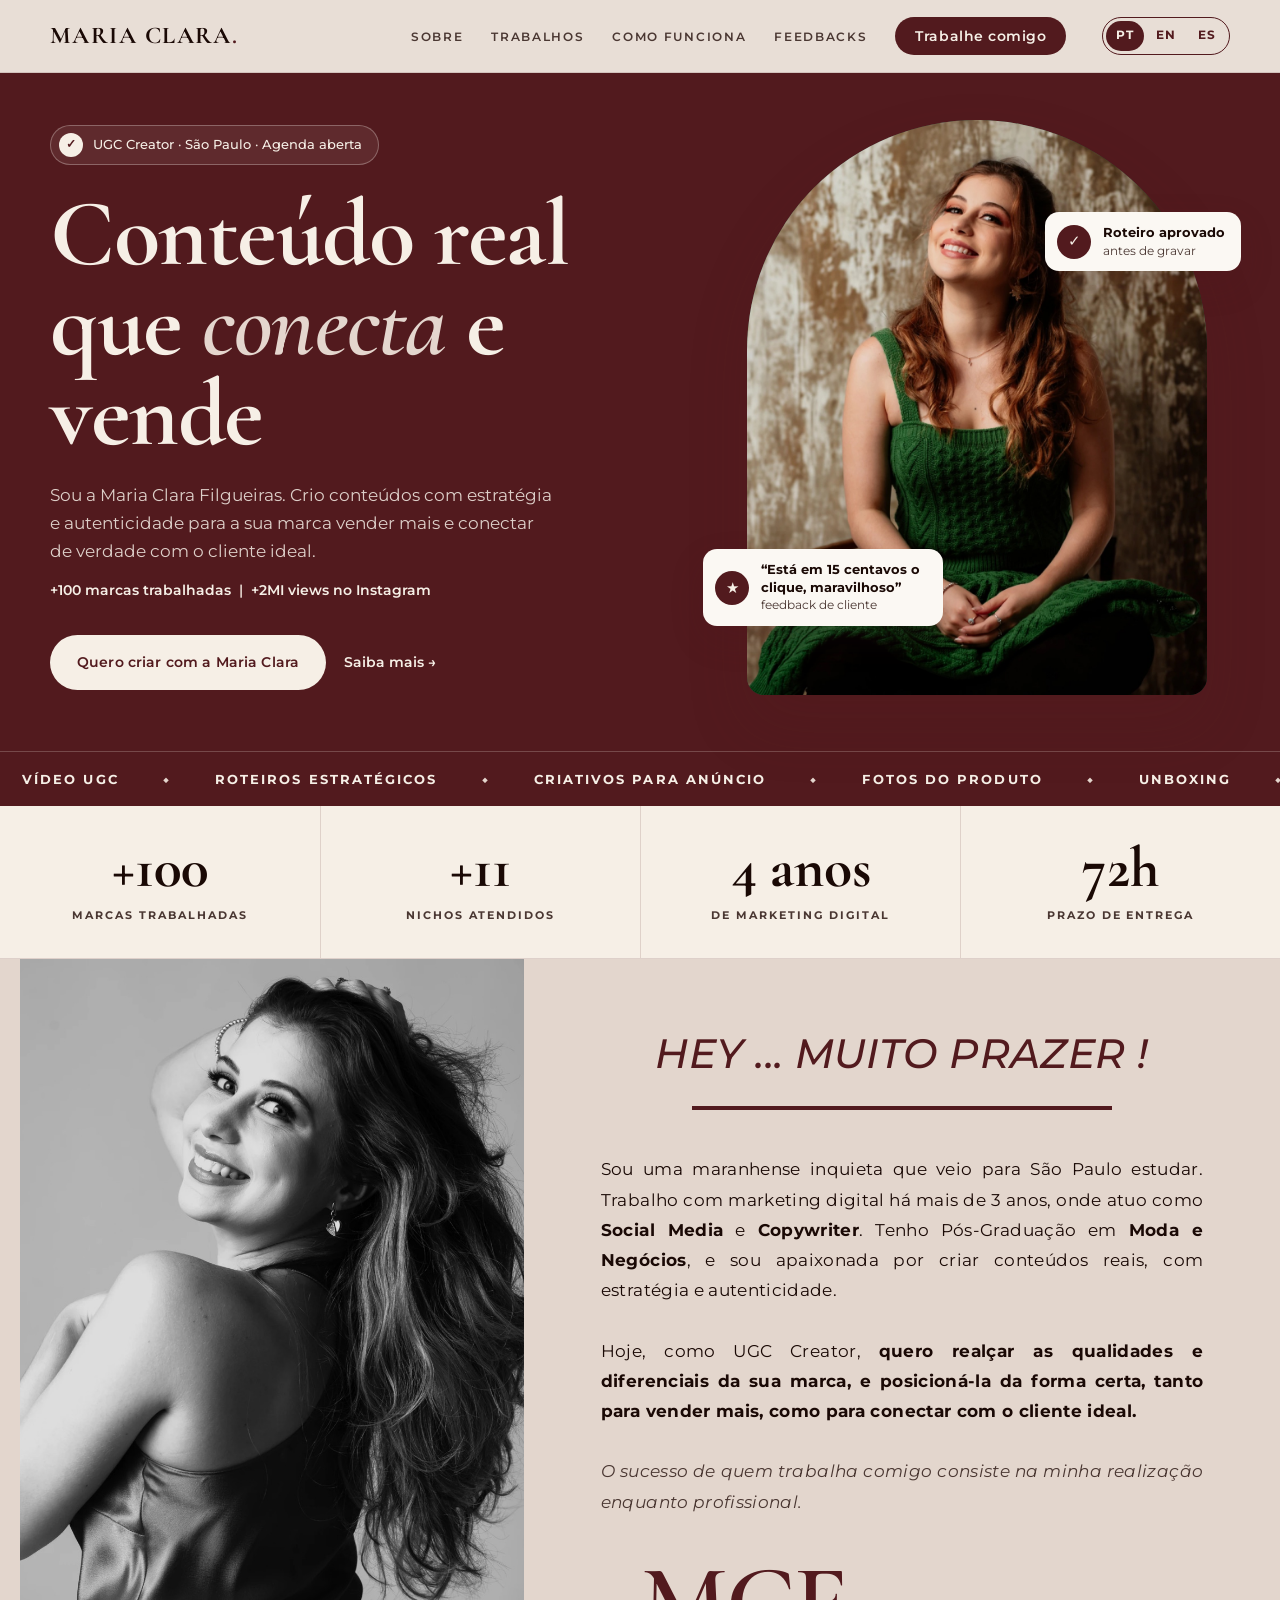
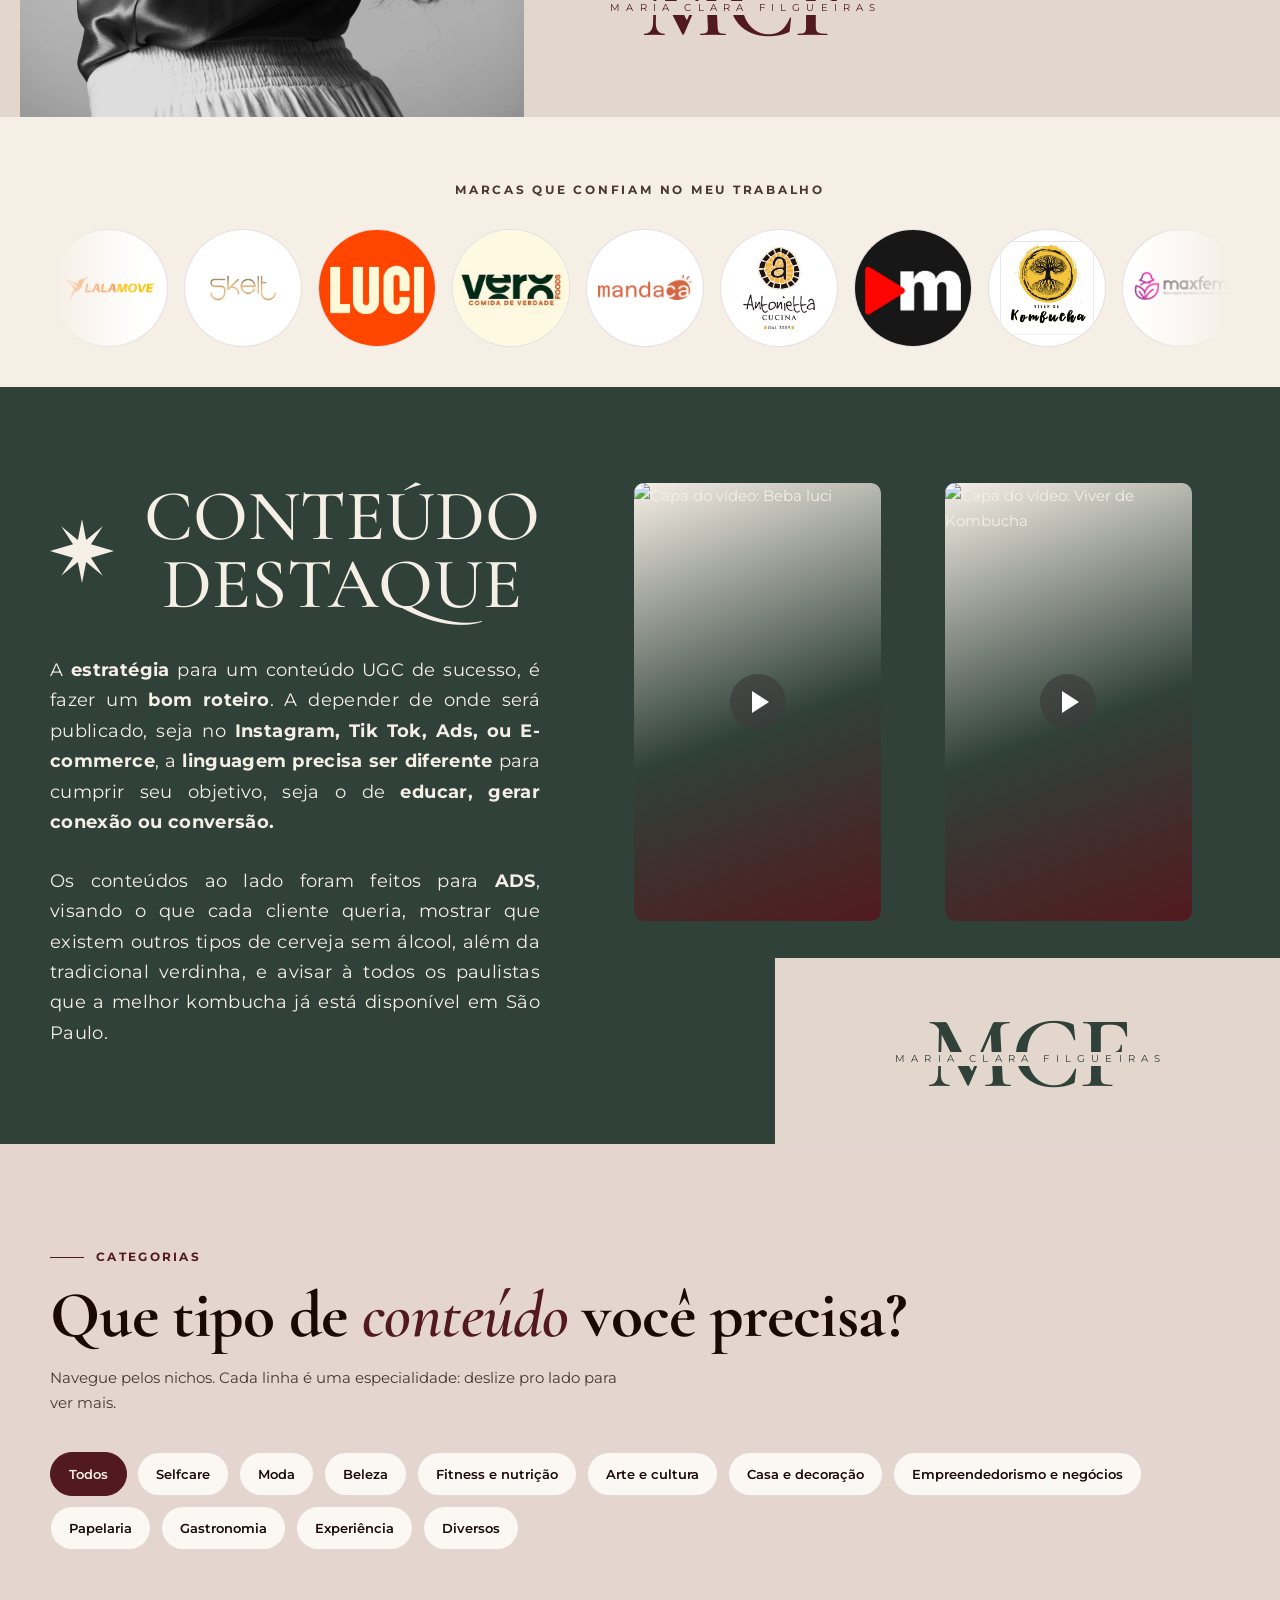
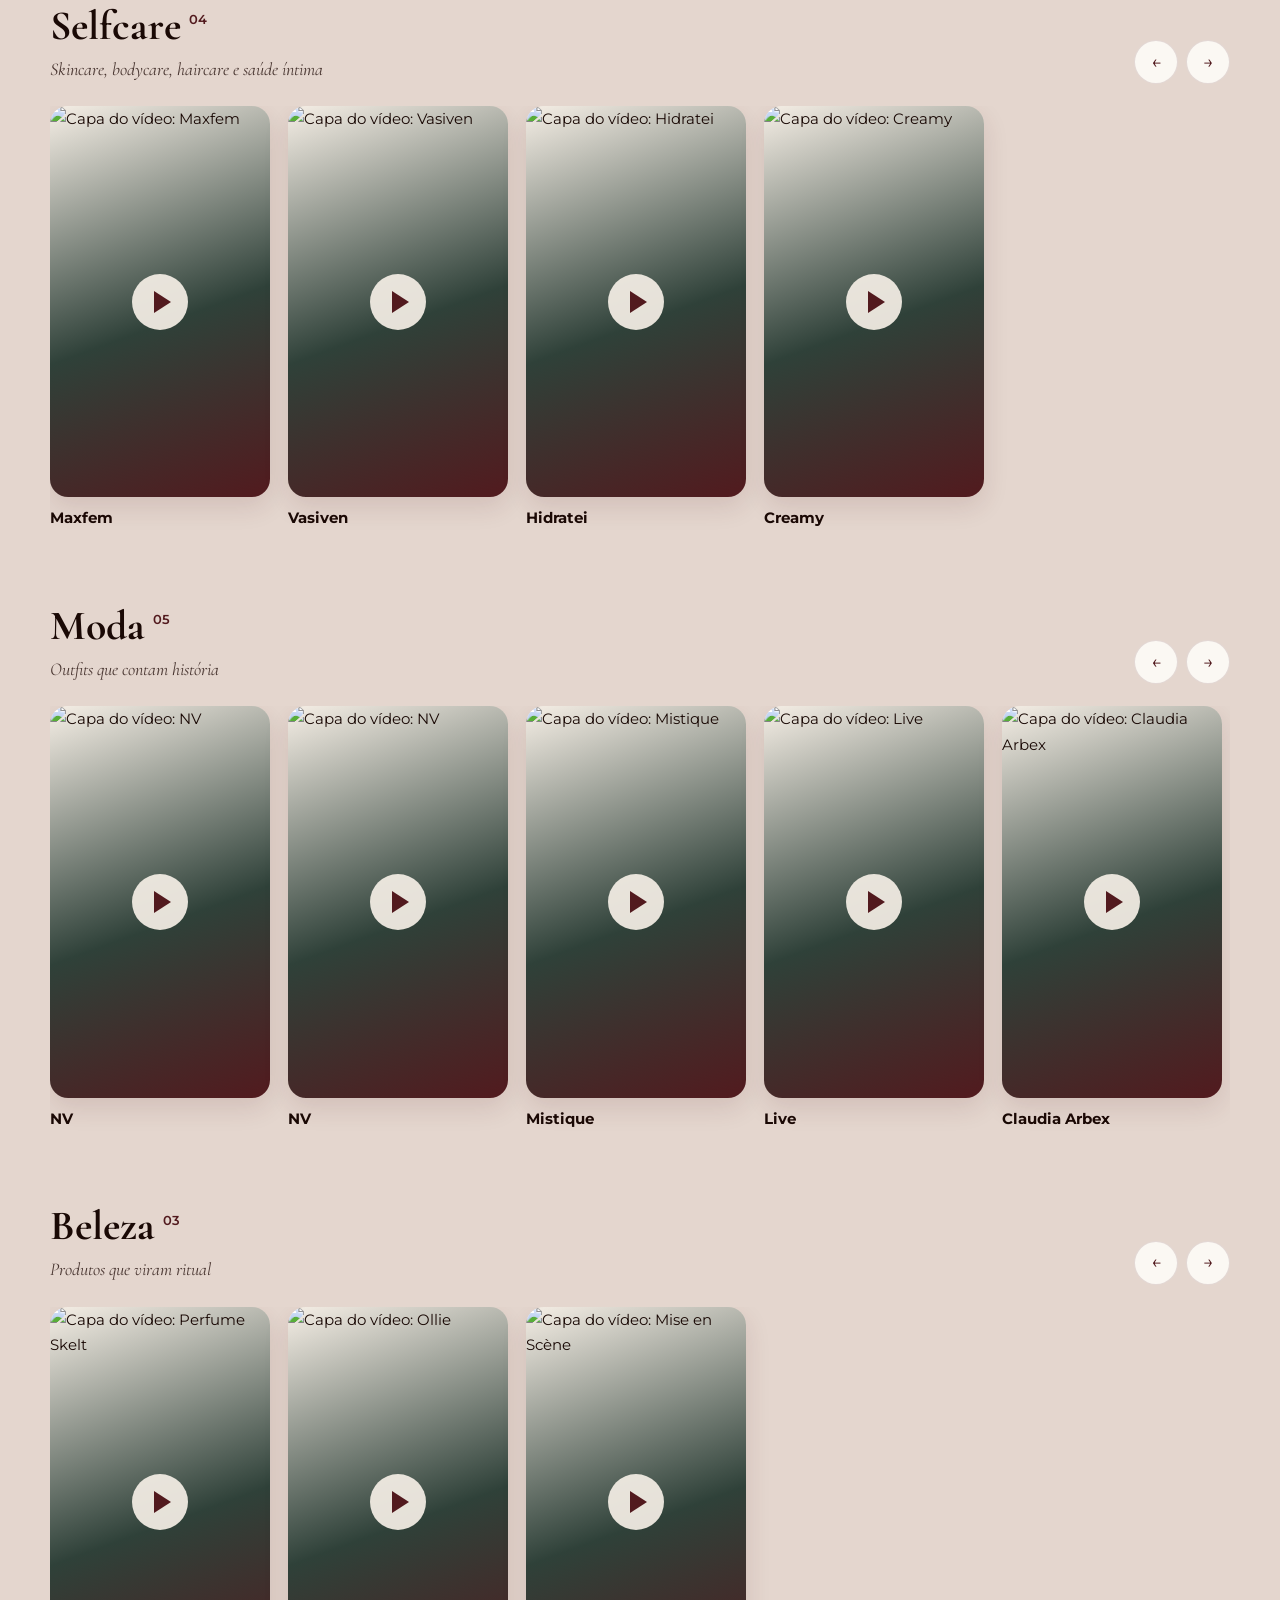
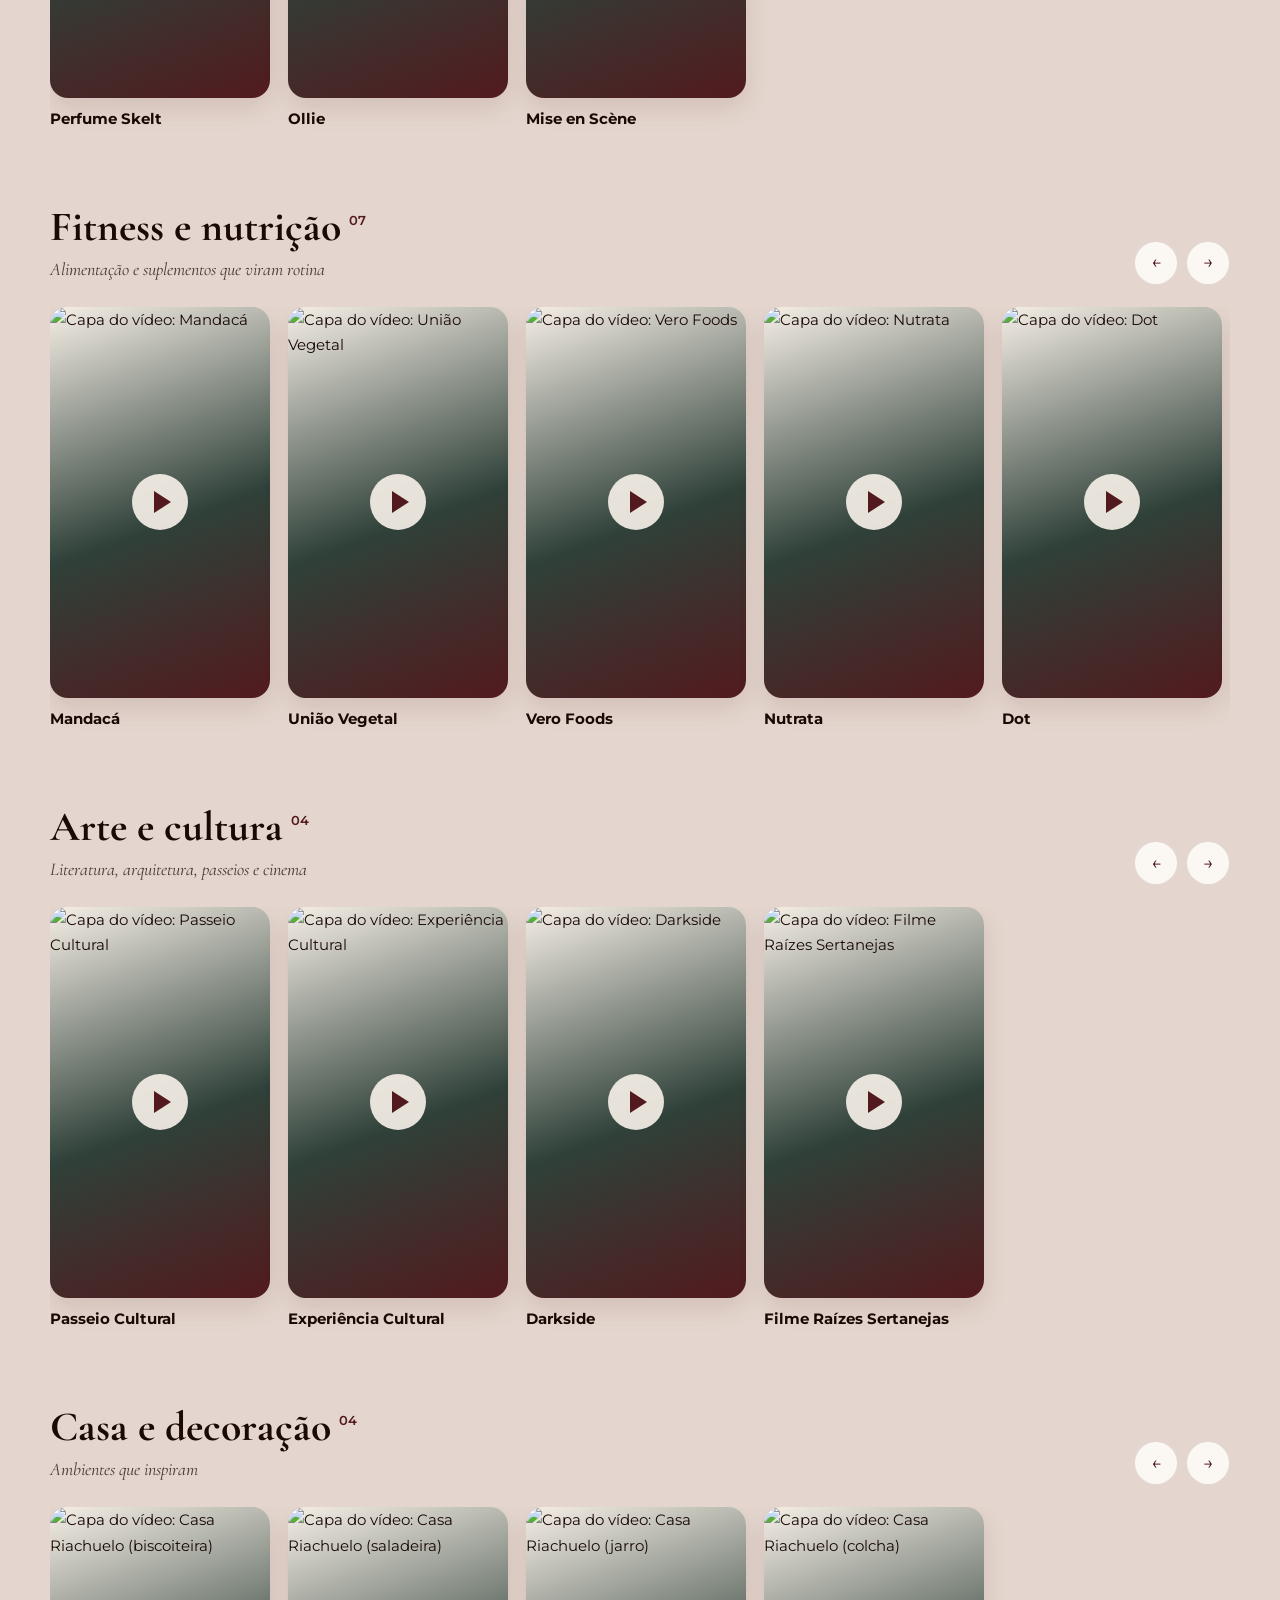
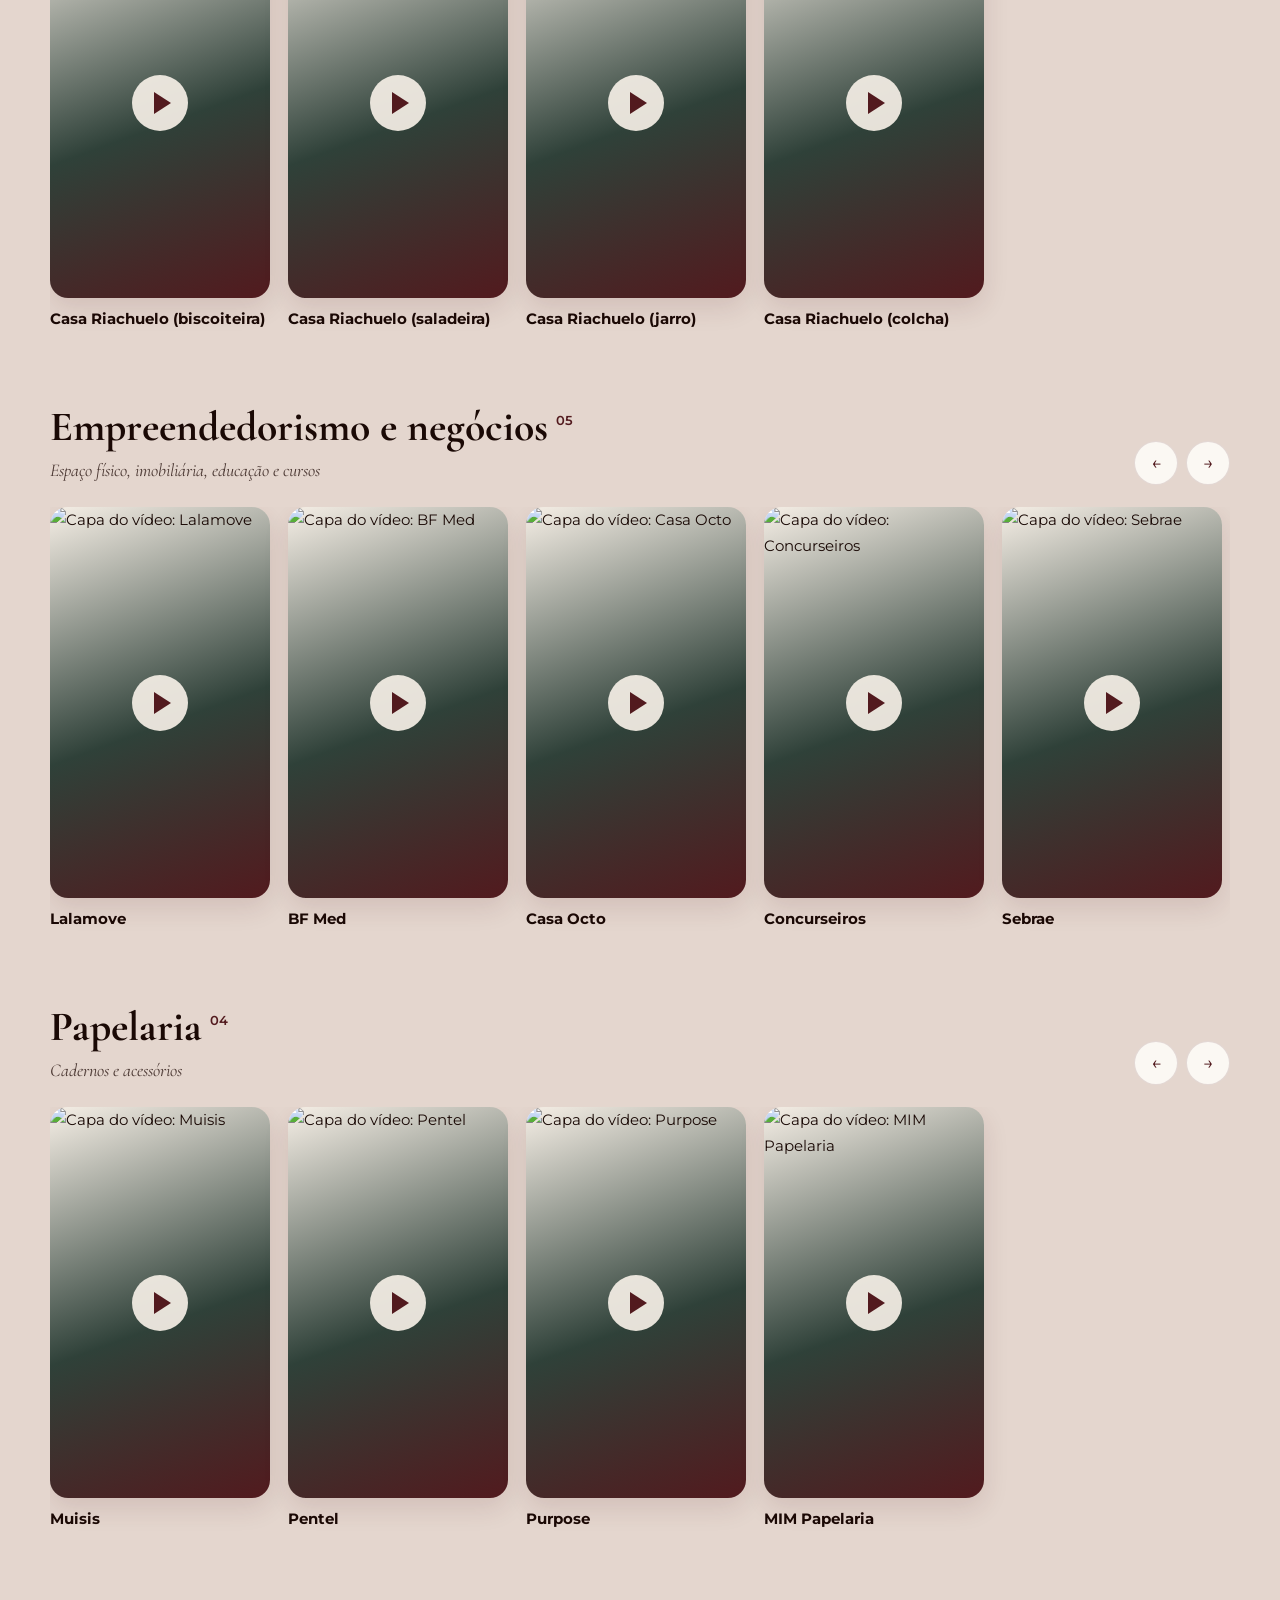
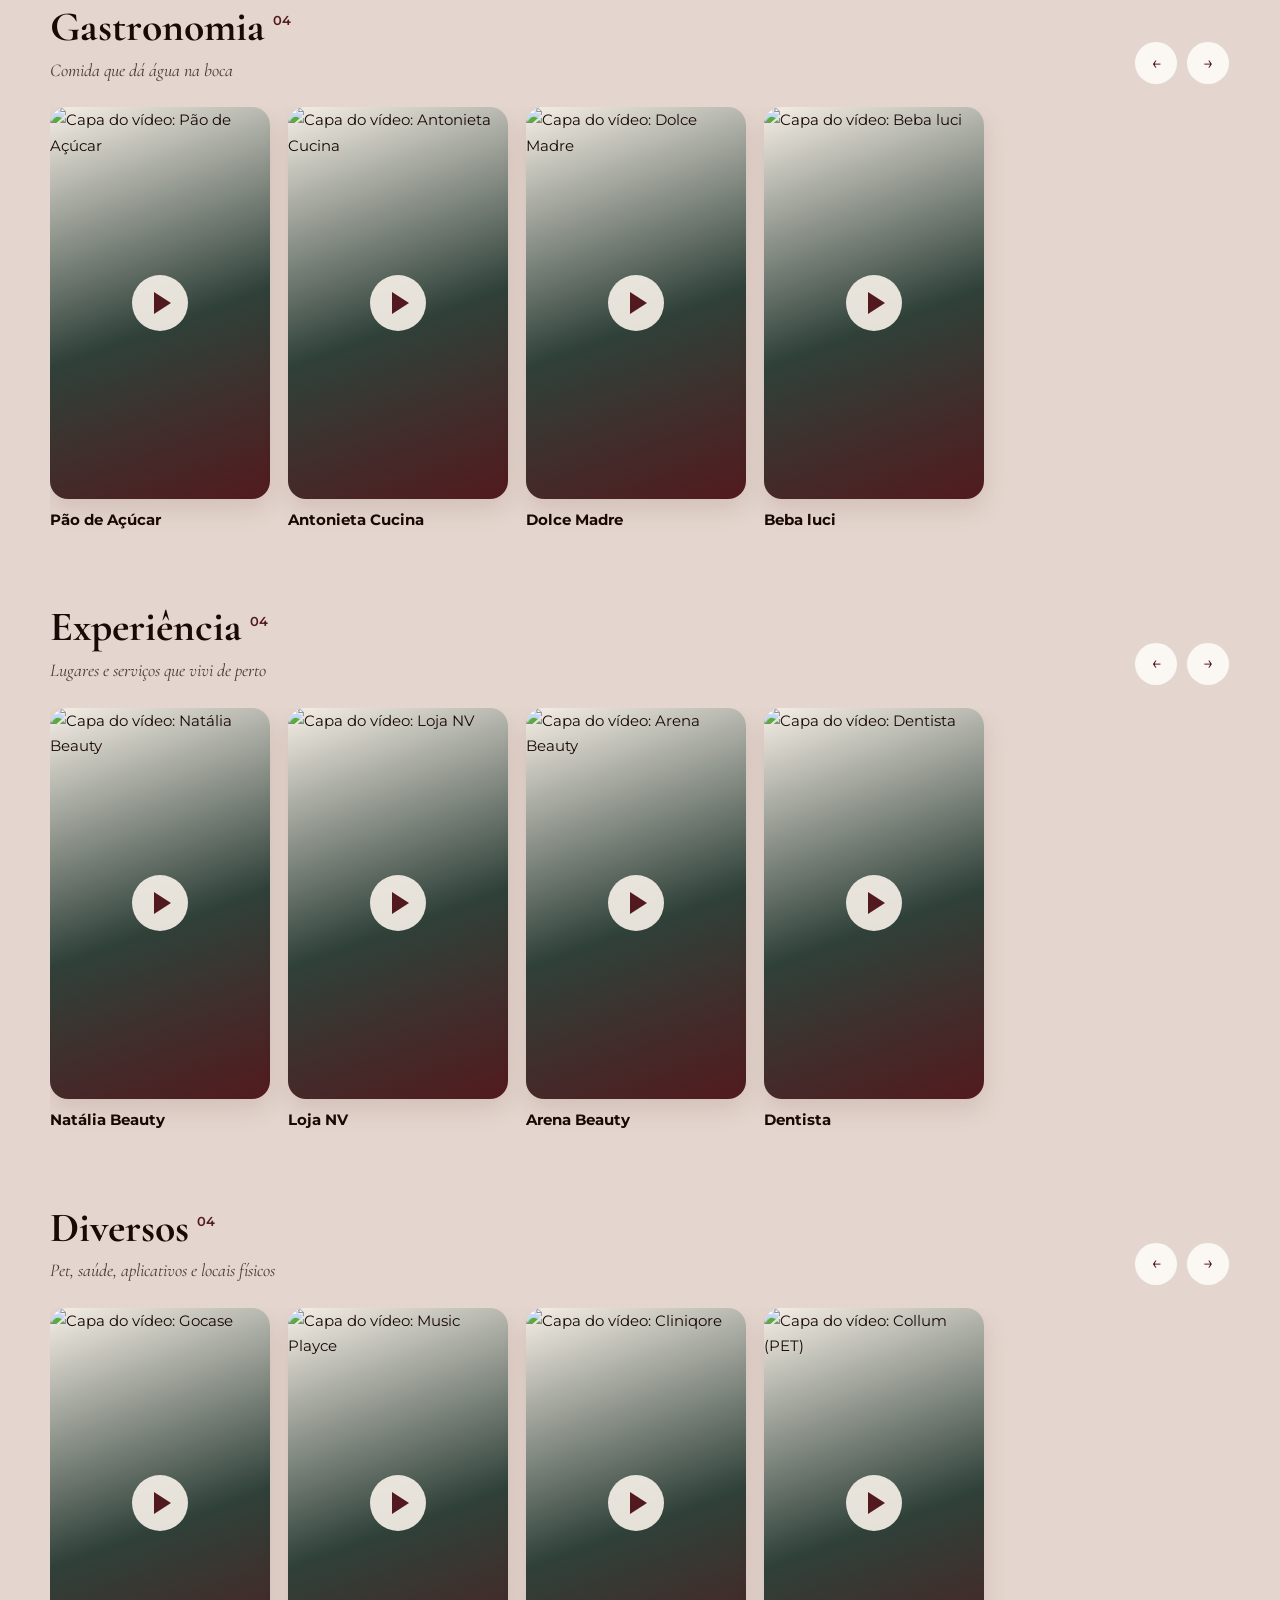
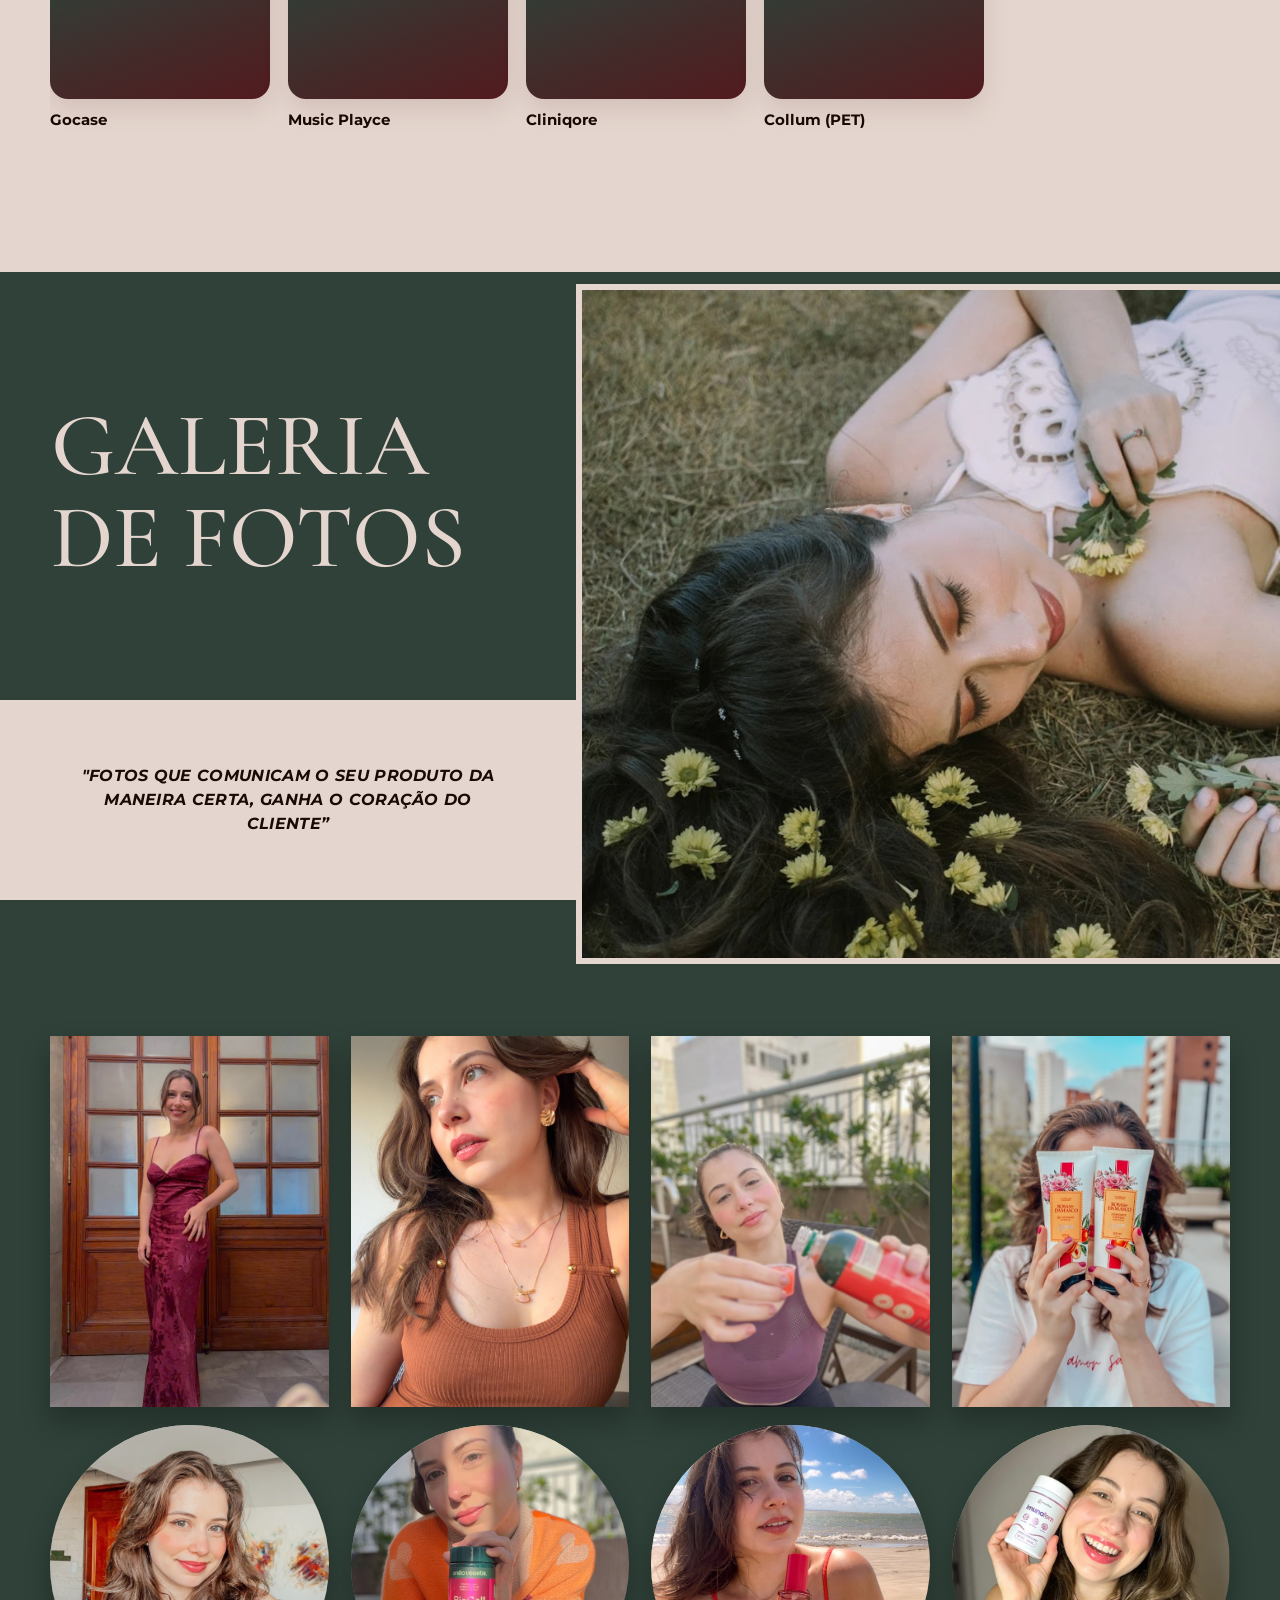
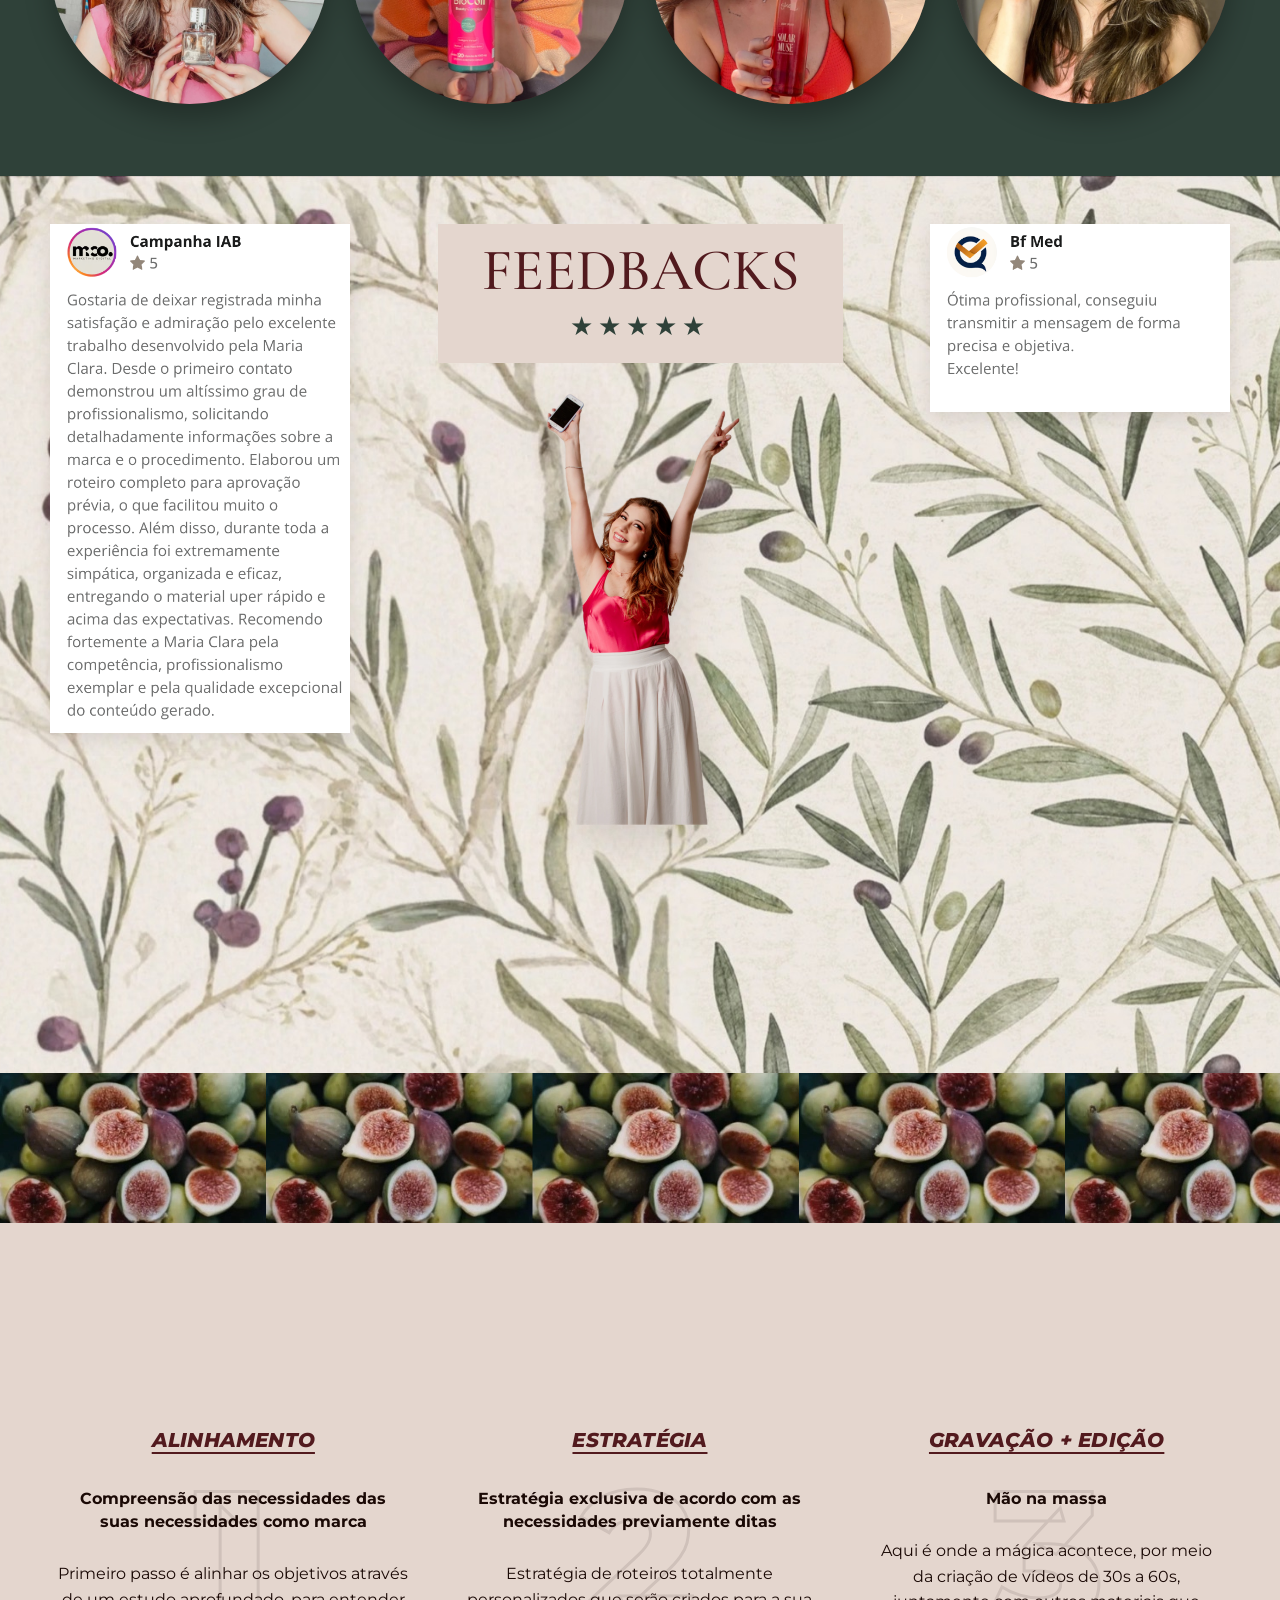
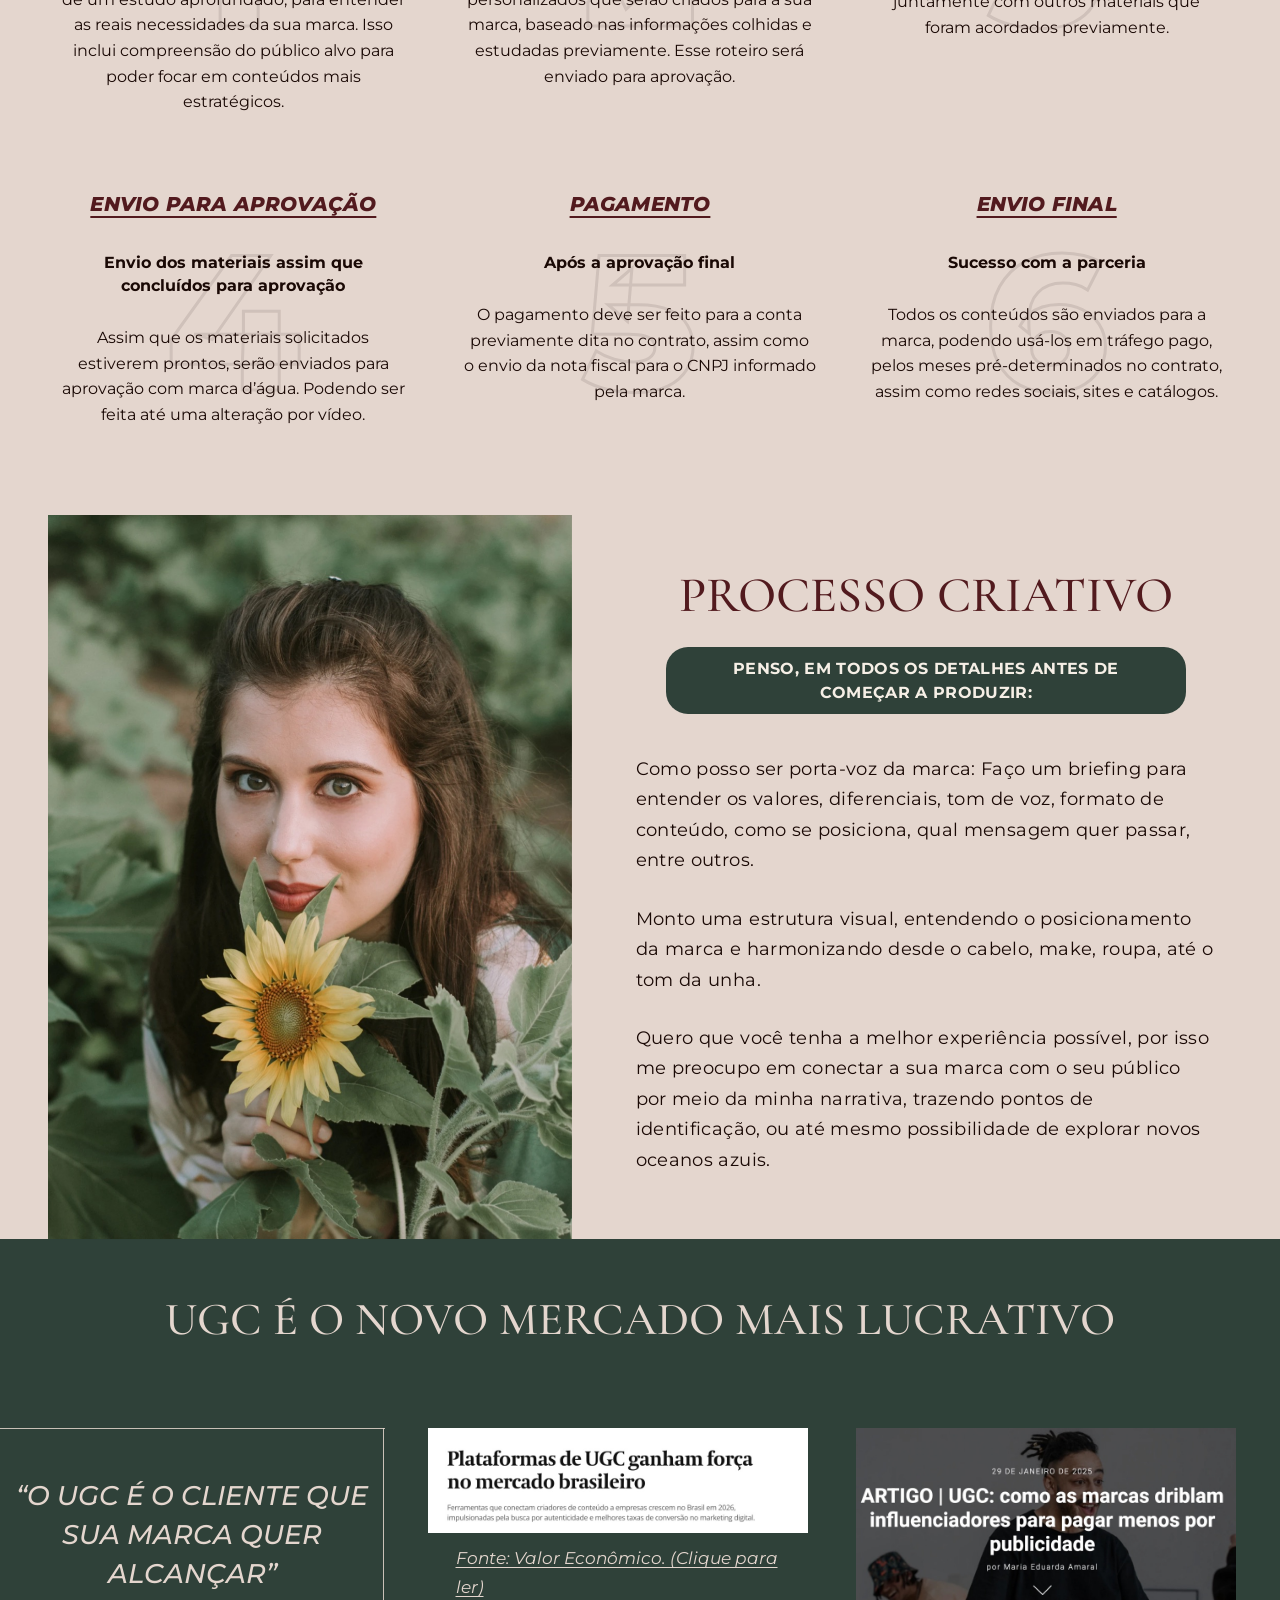
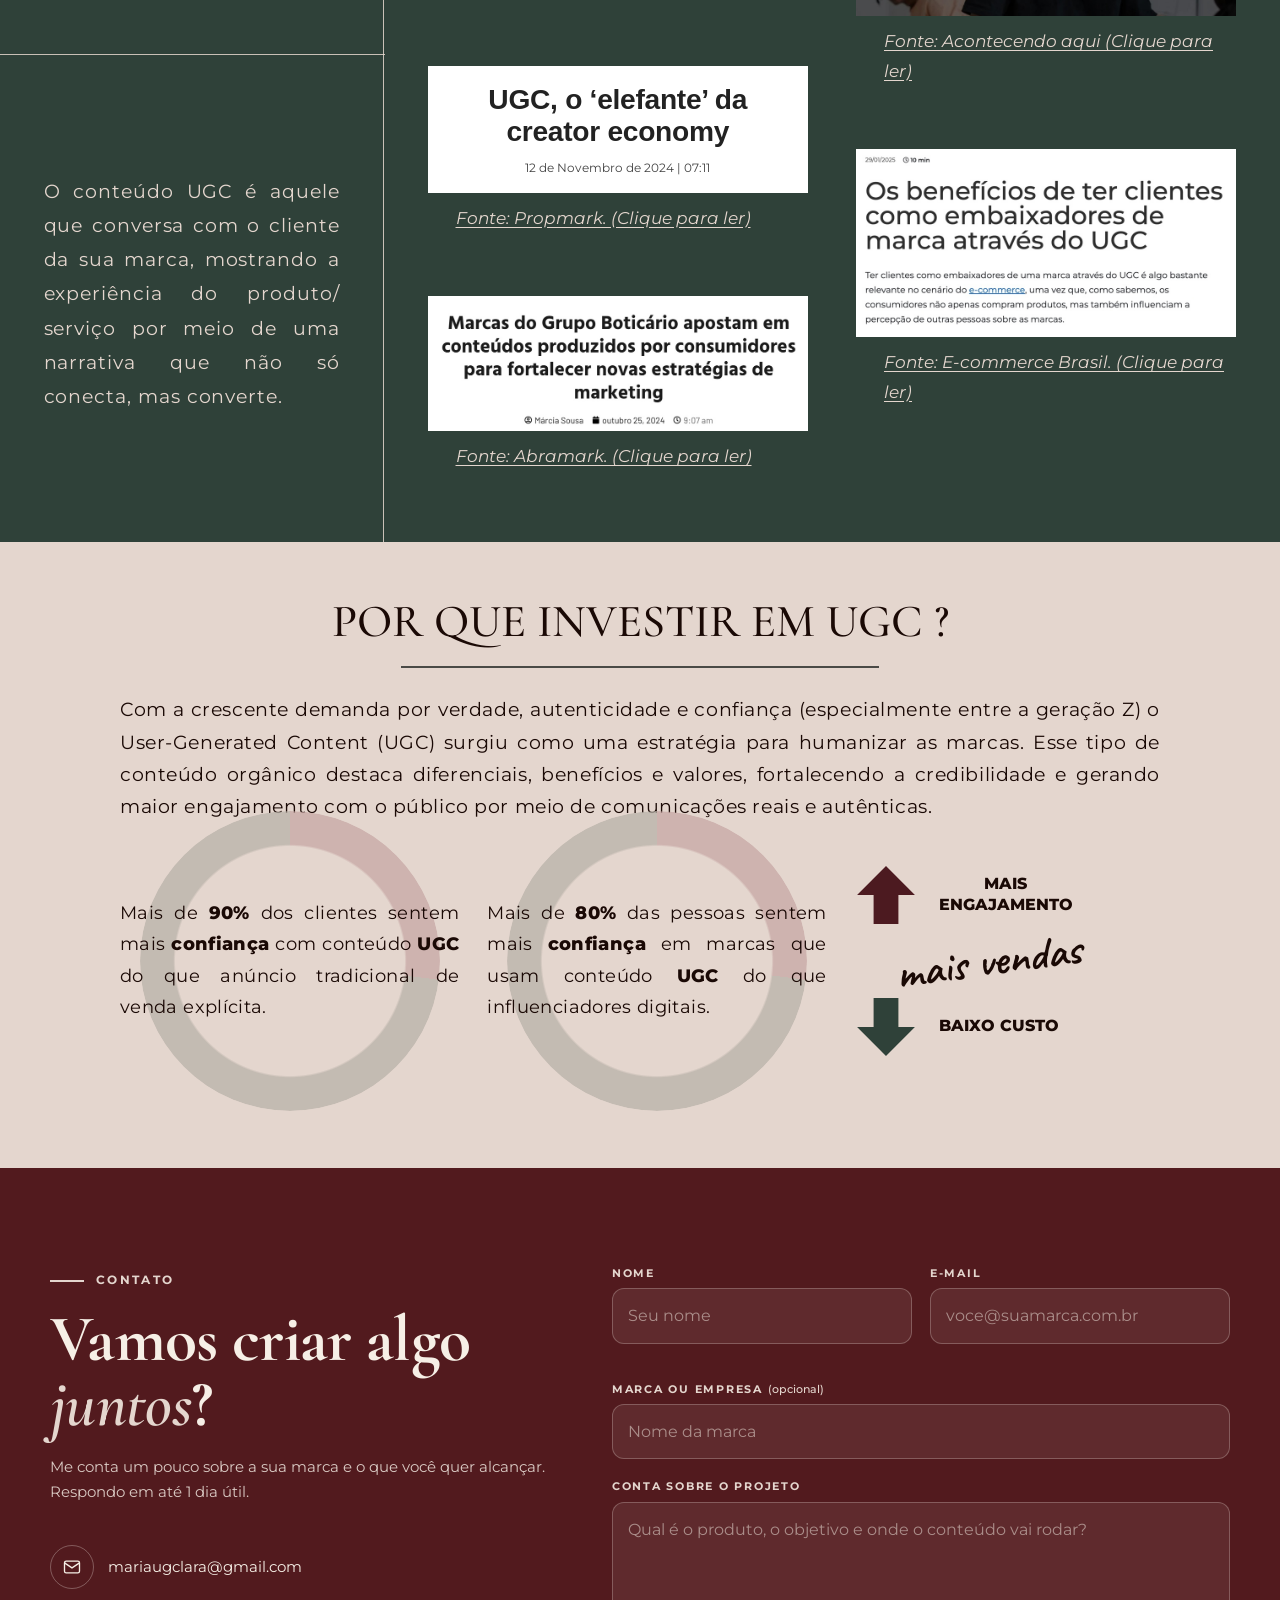
==== index.html @ 1a50c314 "Transcrição do Passeio Cultural em inglês e espanhol Co-Authored-By: Claude Opus 5.5 <noreply@anthro" ====
<!DOCTYPE html>
<html lang="pt-BR">
<head>
<meta charset="UTF-8">
<meta name="viewport" content="width=device-width, initial-scale=1">
<title>Maria Clara Filgueiras | Portfólio UGC Creator</title>
<meta name="description" content="Maria Clara Filgueiras, UGC creator em São Paulo. Conteúdos reais, com estratégia e autenticidade, para marcas que querem vender mais e conectar com o cliente ideal.">
<meta name="theme-color" content="#521a1e">
<link rel="preconnect" href="https://fonts.googleapis.com">
<link rel="preconnect" href="https://fonts.gstatic.com" crossorigin>
<link href="https://fonts.googleapis.com/css2?family=Cormorant+Garamond:ital,wght@0,500;0,600;0,700;1,500;1,600;1,700&family=Montserrat:ital,wght@0,400;0,500;0,600;0,700;0,800;1,500;1,700;1,800&family=Caveat:wght@600&display=swap" rel="stylesheet">
<style>
/* =========================================================
   PALETA E BASE
   Cores: Silence #f6efe6, verde #2f4139 (no lugar do azul), Merlot #521a1e.
   O #1a0905 é só para as letras.
   ========================================================= */
:root{
  --creme:#f6efe6;
  --creme-claro:#fbf8f3;
  --azul:#2f4139; /* verde: substituiu o azul em todo o site */
  --azul-medio:#5b7066;
  --vinho:#521a1e;
  --vinho-claro:#6e2a2f;
  --vinho-escuro:#43141a;
  --tinta:#1a0905;
  --tinta-suave:#4a3732;
  --linha:rgba(82,26,30,.14);
  --serifa:"Cormorant Garamond", Georgia, "Times New Roman", serif;
  --corpo:"Montserrat", "Helvetica Neue", Arial, sans-serif;
  --topo:72px;
  --raio:18px;
}
*,*::before,*::after{box-sizing:border-box}
html{scroll-behavior:smooth;scroll-padding-top:var(--topo);-webkit-text-size-adjust:100%}
body{
  margin:0;color:var(--tinta);font-family:var(--corpo);font-size:15px;line-height:1.7;overflow-x:hidden;
  background:var(--creme);
}
body.travado{overflow:hidden}
img{max-width:100%;display:block}
a{color:inherit}
h1,h2,h3{margin:0;font-weight:600}
p{margin:0}
ul,ol{margin:0;padding:0;list-style:none}
button,input,textarea{font:inherit;color:inherit}
:focus-visible{outline:3px solid var(--vinho);outline-offset:3px;border-radius:4px}
.fundo-escuro :focus-visible{outline-color:var(--creme)}
.visualmente-oculto{position:absolute!important;width:1px;height:1px;padding:0;margin:-1px;overflow:hidden;clip:rect(0 0 0 0);white-space:nowrap;border:0}
.container{width:min(1180px, 100% - 32px);margin-inline:auto}
.pular{position:absolute;left:16px;top:-60px;z-index:200;background:var(--vinho);color:var(--creme);padding:10px 16px;font-weight:600;text-decoration:none;border-radius:8px}
.pular:focus{top:12px}

/* Tipografia: título em serifa com uma palavra em itálico destacada */
.titulo{font-family:var(--serifa);font-weight:700;font-size:clamp(2.5rem, 5.4vw, 4.1rem);line-height:1;letter-spacing:-.01em;color:var(--tinta)}
.titulo em{font-style:italic;font-weight:600;color:var(--vinho)}
.rotulo{display:inline-flex;align-items:center;gap:12px;font-size:11.5px;font-weight:700;letter-spacing:.2em;text-transform:uppercase;color:var(--vinho);margin-bottom:16px}
.rotulo::before{content:"";width:34px;height:1.5px;background:currentColor}
.intro{color:var(--tinta-suave);max-width:58ch;margin-top:16px}
.fundo-escuro .titulo{color:var(--creme)}
.fundo-escuro .titulo em{color:#e4d6ce}
.fundo-escuro .rotulo{color:#e4d6ce}
.fundo-escuro .intro{color:rgba(246,239,230,.82)}

/* Botões */
.btn{
  display:inline-flex;align-items:center;justify-content:center;gap:10px;
  font-size:14px;font-weight:600;letter-spacing:.01em;
  padding:15px 26px;min-height:50px;text-decoration:none;border:1.5px solid transparent;border-radius:999px;cursor:pointer;
  transition:background .25s ease,color .25s ease,transform .25s ease,border-color .25s ease;
}
.btn:hover{transform:translateY(-2px)}
.btn-vinho{background:var(--vinho);color:var(--creme)}
.btn-vinho:hover{background:var(--vinho-claro)}
.btn-azul{background:var(--azul);color:var(--creme)}
.btn-azul:hover{color:var(--vinho)}
.btn-azul:hover{background:var(--creme)}
.btn-contorno{background:transparent;color:var(--vinho);border-color:var(--vinho)}
.btn-contorno:hover{background:var(--vinho);color:var(--creme)}
.link-seta{font-size:14px;font-weight:600;color:var(--vinho);text-decoration:none;padding:12px 4px}
.link-seta:hover{text-decoration:underline;text-underline-offset:4px}

.secao{padding:96px 0}
.fundo-azul{background:var(--azul);color:var(--creme)}
.fundo-azul .titulo{color:var(--creme)}
.fundo-azul .titulo em{color:#e4d6ce}
.fundo-azul .rotulo{color:#e4d6ce}
.fundo-azul .intro,.fundo-azul .porque-grade > div > p{color:rgba(246,239,230,.86)}
.fundo-azul .porque-grade > div > p strong{color:var(--creme)}
.fundo-azul .cartao{color:var(--tinta)}
.fundo-nude{background:#e4d6ce}
.fundo-vinho{background:var(--vinho);color:var(--creme)}
.cartao{background:var(--creme-claro);border:1px solid var(--linha);border-radius:var(--raio)}

/* Blocos de foto e vídeo (placeholder com degradê) */
.midia{position:relative;display:flex;align-items:flex-end;overflow:hidden;background:linear-gradient(160deg,#f6efe6 0%,#2f4139 55%,#521a1e 100%)}
.midia img{position:absolute;inset:0;width:100%;height:100%;object-fit:cover}
.midia-legenda{position:relative;z-index:1;margin:12px;font-size:10.5px;font-weight:600;letter-spacing:.1em;text-transform:uppercase;background:rgba(82,26,30,.82);color:var(--creme);padding:4px 9px;border-radius:999px}

/* =========================================================
   MENU FIXO
   ========================================================= */
.topo{position:fixed;inset:0 0 auto;z-index:50;background:rgba(246,239,230,.92);-webkit-backdrop-filter:blur(10px);backdrop-filter:blur(10px);border-bottom:1px solid var(--linha);transition:box-shadow .3s ease}
.topo.rolou{box-shadow:0 8px 28px rgba(82,26,30,.08)}
.nav-dentro{display:flex;align-items:center;justify-content:space-between;height:var(--topo);gap:16px}
.nav-marca{font-family:var(--serifa);font-size:24px;font-weight:700;letter-spacing:.06em;text-transform:uppercase;color:var(--tinta);text-decoration:none;white-space:nowrap}
.nav-marca span{color:var(--vinho)}
.nav-lista{display:flex;align-items:center;gap:28px}
.nav-lista a{font-size:12px;font-weight:600;letter-spacing:.14em;text-transform:uppercase;text-decoration:none;color:var(--tinta-suave);padding:6px 0;transition:color .2s ease}
.nav-lista a:hover{color:var(--vinho)}
.nav-lista .nav-cta{background:var(--vinho);color:var(--creme);border-radius:999px;padding:11px 20px;letter-spacing:.04em;text-transform:none;font-size:13.5px}
.nav-lista .nav-cta:hover{background:var(--vinho-claro);color:var(--creme)}
.nav-botao{display:none;width:46px;height:46px;border:1.5px solid var(--vinho);border-radius:50%;background:transparent;cursor:pointer;flex-direction:column;align-items:center;justify-content:center;gap:5px}
.nav-botao span{display:block;width:18px;height:1.5px;background:var(--vinho);transition:transform .25s ease,opacity .25s ease}
.nav-botao[aria-expanded="true"] span:nth-child(1){transform:translateY(6.5px) rotate(45deg)}
.nav-botao[aria-expanded="true"] span:nth-child(2){opacity:0}
.nav-botao[aria-expanded="true"] span:nth-child(3){transform:translateY(-6.5px) rotate(-45deg)}
@media (max-width:1000px){
  .nav-botao{display:inline-flex}
  .nav-lista{position:absolute;top:100%;left:0;right:0;flex-direction:column;align-items:stretch;gap:0;background:var(--creme);border-bottom:1px solid var(--linha);padding:6px 16px 22px;display:none;max-height:calc(100vh - var(--topo));overflow-y:auto}
  .nav-lista.aberta{display:flex}
  .nav-lista a{display:block;padding:14px 4px;font-size:13px;border-bottom:1px solid var(--linha)}
  .nav-lista .nav-cta{margin-top:16px;text-align:center;border-bottom:0}
}

/* Botão de idiomas PT | EN | ES */
.idiomas{display:flex;align-items:center;gap:2px;border:1.5px solid var(--vinho);border-radius:999px;padding:3px;flex-shrink:0}
.idiomas button{border:0;background:transparent;color:var(--vinho);font-size:11.5px;font-weight:700;letter-spacing:.08em;padding:7px 10px;border-radius:999px;cursor:pointer;line-height:1;min-width:34px;min-height:30px;transition:background .2s ease,color .2s ease}
.idiomas button:hover{background:rgba(82,26,30,.08)}
.idiomas button[aria-pressed="true"]{background:var(--vinho);color:var(--creme)}
@media (min-width:1001px){.nav-lista{margin-left:auto}.idiomas{margin-left:20px}}
@media (max-width:1000px){.idiomas{margin-left:auto;order:2}.nav-botao{order:3}}
@media (max-width:440px){
  .nav-dentro{gap:8px}
  .nav-marca{font-size:19px;letter-spacing:.04em}
  .idiomas{padding:2px}
  .idiomas button{padding:6px 6px;min-width:28px;font-size:10.5px;letter-spacing:.04em}
  .nav-botao{width:42px;height:42px}
}

/* =========================================================
   1. CAPA
   ========================================================= */
.capa{padding-top:calc(var(--topo) + 48px);padding-bottom:56px}
.capa-grade{display:grid;grid-template-columns:1.1fr .9fr;gap:56px;align-items:center}
.selo-topo{display:inline-flex;align-items:center;gap:10px;background:var(--creme-claro);border:1px solid var(--linha);border-radius:999px;padding:7px 16px 7px 8px;font-size:12.5px;font-weight:500;color:var(--tinta-suave)}
.selo-topo b{display:grid;place-items:center;width:24px;height:24px;border-radius:50%;background:var(--vinho);color:var(--creme);font-size:12px}
.capa-titulo{font-family:var(--serifa);font-weight:700;font-size:clamp(3.2rem, 7.4vw, 6rem);line-height:.95;letter-spacing:-.015em;margin:24px 0 22px}
.capa-titulo em{font-style:italic;font-weight:600;color:var(--vinho)}
.capa-frase{font-size:16.5px;max-width:46ch;color:var(--tinta-suave)}
.capa-numeros{margin-top:14px;font-size:14px;font-weight:600;color:var(--tinta)}
.capa-numeros span{color:var(--vinho);margin:0 8px}
/* Capa em vinho: as letras ficam claras para continuar fáceis de ler */
.capa{background:var(--vinho);color:var(--creme)}
.capa .capa-titulo{color:var(--creme)}
.capa .capa-titulo em{color:#e4d6ce}
.capa .capa-frase{color:rgba(246,239,230,.85)}
.capa .capa-numeros{color:var(--creme)}
.capa .capa-numeros span{color:#e4d6ce}
.capa .selo-topo{background:rgba(246,239,230,.08);border-color:rgba(246,239,230,.3);color:var(--creme)}
.capa .selo-topo b{background:var(--creme);color:var(--vinho)}
.capa .btn-vinho{background:var(--creme);color:var(--vinho)}
.capa .btn-vinho:hover{background:#e4d6ce}
.capa .link-seta{color:var(--creme)}
.capa :focus-visible{outline-color:var(--creme)}
.capa-botoes{display:flex;flex-wrap:wrap;align-items:center;gap:14px;margin-top:32px}
.capa-foto{position:relative;justify-self:center;width:min(100%, 460px)}
.capa-foto .moldura{position:relative;border-radius:240px 240px var(--raio) var(--raio);overflow:hidden;aspect-ratio:4/5;background:var(--azul);box-shadow:0 30px 60px rgba(82,26,30,.18)}
.capa-foto .moldura img{width:100%;height:100%;object-fit:cover;object-position:50% 28%}
.capa-foto::before{content:"";position:absolute;inset:auto -18px -18px auto;width:70%;height:60%;border-radius:var(--raio);background:var(--azul);z-index:-1}
.balao{
  position:absolute;z-index:2;display:flex;align-items:center;gap:12px;
  background:var(--creme-claro);border-radius:14px;padding:12px 16px 12px 12px;box-shadow:0 14px 34px rgba(82,26,30,.16);
  font-size:13px;line-height:1.35;max-width:240px;animation:flutuar 6s ease-in-out infinite;
}
.balao b{display:block;font-weight:700;color:var(--tinta)}
.balao small{color:var(--tinta-suave);font-size:12px}
.balao i{display:grid;place-items:center;flex-shrink:0;width:34px;height:34px;border-radius:50%;background:var(--vinho);color:var(--creme);font-style:normal;font-size:15px}
.balao-1{top:16%;right:-34px}
.balao-2{bottom:12%;left:-44px;animation-delay:-3s}
@keyframes flutuar{0%,100%{transform:translateY(0)}50%{transform:translateY(-8px)}}

/* Faixa que corre com os serviços */
.faixa{background:var(--vinho);color:var(--creme);overflow:hidden;padding:16px 0;border-top:1px solid rgba(246,239,230,.22)}
.faixa-trilho{display:flex;width:max-content;animation:correr 40s linear infinite}
.faixa ul{display:flex;align-items:center;flex-shrink:0}
.faixa li{font-size:13px;font-weight:700;letter-spacing:.16em;text-transform:uppercase;white-space:nowrap;padding:0 22px;display:flex;align-items:center;gap:44px}
.faixa li::after{content:"◆";color:#e4d6ce;font-size:10px}
@keyframes correr{to{transform:translateX(-50%)}}

/* Números */
.numeros{display:grid;grid-template-columns:repeat(4,1fr);border-bottom:1px solid var(--linha);background:var(--creme)}
.numeros li{padding:34px 20px;text-align:center}
.numeros li + li{border-left:1px solid var(--linha)}
.numeros .num{display:block;font-family:var(--serifa);font-weight:700;font-size:clamp(2.6rem, 5vw, 3.6rem);line-height:1;color:var(--tinta)}
.numeros .leg{display:block;margin-top:8px;font-size:11px;font-weight:700;letter-spacing:.18em;text-transform:uppercase;color:var(--tinta-suave)}

/* =========================================================
   2. SOBRE
   ========================================================= */
.sobre-grade{display:grid;grid-template-columns:.8fr 1.2fr;gap:64px;align-items:center}
.sobre-foto{border-radius:var(--raio);aspect-ratio:4/5;background:linear-gradient(165deg,#fbf8f3 0%,#2f4139 55%,#6e2a2f 100%)}
.sobre-texto p{margin-top:18px;color:var(--tinta-suave)}
.sobre-texto strong{color:var(--tinta)}
.pilulas{display:flex;flex-wrap:wrap;gap:10px;margin-top:28px}
.pilulas li{font-size:13px;font-weight:600;border-radius:999px;padding:10px 18px;background:var(--creme-claro);border:1px solid var(--linha)}
.pilulas li:first-child{background:var(--azul);border-color:var(--azul);color:var(--creme)}

/* Sobre no estilo do Canva: foto preto e branco + texto no nude, com assinatura MCF */
.sobre{display:grid;grid-template-columns:.8fr 1.2fr;background:#e3d6cd;padding:0 0 0 20px;scroll-margin-top:var(--topo)}
.sobre-foto-pb{position:relative;min-height:640px}
.sobre-foto-pb img{position:absolute;inset:0;width:100%;height:100%;object-fit:cover;object-position:50% 25%}
.sobre-conteudo{padding:72px clamp(24px, 6vw, 96px) 64px;display:flex;flex-direction:column;justify-content:center}
.sobre-hey{text-align:center;font-family:var(--corpo);font-style:italic;font-weight:500;text-transform:uppercase;font-size:clamp(1.7rem, 3.2vw, 2.6rem);line-height:1.1;letter-spacing:.01em;color:var(--vinho)}
.sobre-linha{display:block;width:min(70%, 420px);height:4px;background:var(--vinho);margin:30px auto 44px}
.sobre-conteudo p{font-size:clamp(15px, 1.35vw, 18px);line-height:1.75;text-align:justify;hyphens:none;color:var(--tinta);letter-spacing:.02em}
.sobre-conteudo p + p{margin-top:30px}
.sobre-conteudo strong{font-weight:700}
.sobre-conteudo em{color:var(--tinta-suave)}
.sobre-conteudo .monograma{position:relative;display:inline-grid;place-items:center;align-self:flex-start;margin:34px 0 0 40px;line-height:1}
.monograma b{font-family:var(--serifa);font-weight:600;font-size:clamp(4.6rem, 8vw, 6.6rem);letter-spacing:-.02em;color:var(--vinho)}
.monograma small{position:absolute;left:50%;top:56%;transform:translate(-50%,-50%);font-size:10px;letter-spacing:.62em;text-transform:uppercase;white-space:nowrap;color:var(--vinho);background:#e3d6cd;padding:2px 0 2px .62em}
@media (max-width:1000px){
  .sobre{grid-template-columns:1fr;padding:0}
  .sobre-foto-pb{min-height:0;aspect-ratio:4/5;max-height:80vh}
  .sobre-conteudo{padding:56px 20px 56px}
  .sobre-conteudo .monograma{align-self:center;margin-left:0}
}

/* Marcas que confiam: círculos que correm */
.marcas-faixa{padding:64px 0 40px}
.marcas-faixa h3{text-align:center;font-family:var(--corpo);font-size:11.5px;font-weight:700;letter-spacing:.24em;text-transform:uppercase;color:var(--tinta-suave);margin-bottom:28px}
.marcas-mascara{overflow:hidden;-webkit-mask:linear-gradient(90deg,transparent,#000 8%,#000 92%,transparent);mask:linear-gradient(90deg,transparent,#000 8%,#000 92%,transparent)}
.marcas-trilho{display:flex;width:max-content;animation:correr 55s linear infinite}
.marcas-trilho:hover{animation-play-state:paused}
.marcas{display:flex;gap:16px;padding-right:16px;flex-shrink:0}
.marcas li{
  display:grid;place-items:center;text-align:center;width:118px;height:118px;padding:12px;border-radius:50%;
  background:var(--creme-claro);border:1px solid var(--linha);
  font-family:var(--serifa);font-weight:700;font-size:17px;line-height:1.05;color:var(--vinho);
}

/* Player de vídeo por cima do site */
.player{position:fixed;inset:0;z-index:120;display:grid;place-items:center;padding:16px}
.player[hidden]{display:none}
.player-fundo{position:absolute;inset:0;background:rgba(26,9,5,.82)}
.player-caixa{position:relative;width:min(380px, 100%, calc((100vh - 120px) * 9 / 16));display:flex;flex-direction:column;align-items:center;gap:12px;animation:surgir .3s ease both}
.player-quadro{width:100%;aspect-ratio:9/16;background:#000;border-radius:12px;overflow:hidden}
.player-quadro iframe{width:100%;height:100%;border:0;display:block}
.player-x{position:absolute;top:-6px;right:-52px;width:44px;height:44px;border-radius:50%;border:0;background:var(--creme);color:var(--vinho);font-size:26px;line-height:1;cursor:pointer}
.player-link{color:var(--creme);font-size:13px;text-decoration:underline;text-underline-offset:3px}
@media (max-width:520px){.player-x{top:-52px;right:0}}
/* capas do YouTube: o vídeo vertical fica no meio da imagem */
.video-capa .midia img{object-fit:cover;object-position:center}

/* Transcrição ao lado do vídeo (aparece só quando o vídeo tem texto no idioma do site) */
.player-corpo{display:flex;gap:20px;align-items:stretch;width:100%}
.player-video{display:flex;flex-direction:column;align-items:center;gap:12px;flex:0 0 100%}
.player.com-texto .player-caixa{width:min(860px, 100%)}
.player.com-texto .player-video{flex:0 0 min(380px, calc((100vh - 120px) * 9 / 16))}
.player-texto{flex:1;min-width:0;max-height:calc((100vh - 120px));overflow-y:auto;background:var(--creme);color:var(--tinta);border-radius:12px;padding:26px 26px 22px;font-size:15px;line-height:1.7}
.player-texto-titulo{font-family:var(--serifa);font-weight:600;font-size:26px;color:var(--vinho);margin-bottom:12px}
.player-texto p + p{margin-top:12px}
.video-transcricao{position:absolute;z-index:2;left:10px;bottom:10px;font-size:10px;font-weight:700;letter-spacing:.08em;text-transform:uppercase;background:var(--creme);color:var(--vinho);padding:4px 9px;border-radius:999px}
html[lang="pt-BR"] .video-transcricao{display:none}
@media (max-width:760px){
  .player.com-texto{align-items:start;overflow-y:auto}
  .player.com-texto .player-caixa{margin:48px 0 24px}
  .player-corpo{flex-direction:column}
  .player.com-texto .player-video{flex:none;width:min(320px, 100%);align-self:center}
  .player-texto{max-height:none}
}

/* Logos das marcas dentro dos círculos */
.marcas li.marca-logo{padding:11px;background:#fff;overflow:hidden}
.marcas li.marca-logo img{width:100%;height:100%;object-fit:contain;display:block}
.marcas li.marca-cheio{padding:0}
.marcas li.marca-cheio img{object-fit:cover}
.marcas li.marca-escuro{background:var(--vinho)}
.marcas li.marca-lavar img{filter:brightness(1.12) saturate(1.15)}

/* =========================================================
   3. DESTAQUES
   ========================================================= */
.destaques-grade{display:grid;grid-template-columns:.85fr 1.15fr;gap:56px;align-items:center}
/* Conteúdo destaque no estilo do Canva: verde escuro, título em serifa clara e logo MCF no nude */
.destaque-verde{background:#2f4139;color:var(--creme);padding:96px 0 0;overflow:hidden}
.destaque-verde .destaques-grade{align-items:start}
.destaque-titulo{display:flex;align-items:center;gap:30px;font-family:var(--serifa);font-weight:500;text-transform:uppercase;font-size:clamp(2.8rem, 5.6vw, 4.6rem);line-height:.95;color:var(--creme);margin-bottom:36px}
.destaque-titulo svg{width:clamp(44px, 5vw, 66px);height:auto;flex-shrink:0}
.destaque-titulo span{text-align:center}
.destaque-verde .destaque-texto p{margin-top:28px;font-size:clamp(15px, 1.4vw, 18px);line-height:1.7;letter-spacing:.02em;text-align:justify;hyphens:none;color:var(--creme)}
.destaque-verde .destaque-texto strong{color:var(--creme);font-weight:700}
.destaque-verde .destaque-texto{padding-bottom:96px}
.destaque-lado{display:flex;flex-direction:column;align-self:stretch}
.destaque-verde .destaque-videos{gap:clamp(24px, 5vw, 80px);padding:0 clamp(0px, 3vw, 40px)}
.destaque-verde .video-tipo,.destaque-verde .video-legenda,.destaque-verde .midia-legenda{display:none}
.destaque-verde .video-capa{border-radius:10px;box-shadow:none}
.destaque-verde .play{background:rgba(60,60,60,.7)}
.destaque-verde .play::after{border-left-color:#fff}
.destaque-logo{margin-top:auto;margin-right:calc((100vw - min(1180px, 100vw - 32px)) / -2);margin-left:clamp(0px, 14vw, 180px);background:#e3d6cd;display:grid;place-items:center;padding:44px 24px 40px}
.destaque-logo .monograma{position:relative;display:inline-grid;place-items:center;line-height:1}
.destaque-logo .monograma b{color:#2f4139}
.destaque-logo .monograma small{color:#2f4139;background:#e3d6cd}
@media (max-width:1000px){
  .destaque-verde .destaque-texto{padding-bottom:0}
  .destaque-logo{margin:48px -16px 0;}
}
.destaque-texto p{margin-top:18px;color:var(--tinta-suave)}
.destaque-texto strong{color:var(--tinta)}
.destaque-videos{display:grid;grid-template-columns:repeat(2, minmax(0,1fr));gap:20px}

/* Card de vídeo vertical */
.video{display:block;text-decoration:none;color:inherit}
.video-capa{position:relative;border-radius:var(--raio);overflow:hidden;aspect-ratio:9/16;transition:transform .35s ease, box-shadow .35s ease;box-shadow:0 10px 26px rgba(82,26,30,.12)}
.video-capa .midia{position:absolute;inset:0}
a.video:hover .video-capa{transform:translateY(-6px);box-shadow:0 22px 40px rgba(82,26,30,.22)}
.play{position:absolute;z-index:2;left:50%;top:50%;width:56px;height:56px;margin:-28px 0 0 -28px;border-radius:50%;background:rgba(246,239,230,.92);transition:transform .3s ease, background .3s ease}
.play::after{content:"";position:absolute;left:22px;top:17px;border-style:solid;border-width:11px 0 11px 17px;border-color:transparent transparent transparent var(--vinho)}
a.video:hover .play{transform:scale(1.1);background:var(--azul)}
a.video:hover .play::after{border-left-color:var(--creme)}
.video-tipo{position:absolute;z-index:2;top:12px;left:12px;font-size:10.5px;font-weight:700;letter-spacing:.1em;text-transform:uppercase;background:var(--vinho);color:var(--creme);padding:5px 10px;border-radius:999px}
.video-destaque{position:absolute;z-index:2;top:12px;right:12px;font-size:10.5px;font-weight:700;background:var(--azul);color:var(--creme);padding:5px 10px;border-radius:999px}
.video-legenda{margin-top:12px;line-height:1.3}
.video-legenda strong{display:block;font-size:14.5px;font-weight:700;color:var(--tinta)}
.video-legenda span{display:block;font-size:12.5px;color:var(--tinta-suave);margin-top:2px}

/* =========================================================
   4. TRABALHOS POR NICHO (linhas que deslizam pro lado)
   ========================================================= */
.cabecalho{margin-bottom:36px}
.filtros{display:flex;flex-wrap:wrap;gap:10px;margin-bottom:56px}
.filtro{font-size:13px;font-weight:600;background:var(--creme-claro);color:var(--tinta);border:1px solid var(--linha);border-radius:999px;padding:10px 18px;min-height:44px;cursor:pointer;transition:background .2s ease,color .2s ease,border-color .2s ease}
.filtro:hover{border-color:var(--vinho)}
.filtro[aria-pressed="true"]{background:var(--vinho);color:var(--creme);border-color:var(--vinho)}
.nicho{animation:entrar .5s ease both}
.nicho[hidden]{display:none}
.nicho + .nicho{margin-top:64px}
.nicho-cabecalho{display:flex;align-items:flex-end;justify-content:space-between;gap:16px;margin-bottom:22px}
.nicho-cabecalho h3{font-family:var(--serifa);font-weight:700;font-size:clamp(1.9rem, 3.6vw, 2.6rem);line-height:1}
.nicho-cabecalho h3 sup{font-family:var(--corpo);font-size:13px;font-weight:600;color:var(--vinho);margin-left:8px;vertical-align:super}
.nicho-cabecalho p{font-family:var(--serifa);font-style:italic;font-size:18px;color:var(--tinta-suave);margin-top:6px}
.setas{display:flex;gap:8px;flex-shrink:0}
.seta{display:grid;place-items:center;width:44px;height:44px;border-radius:50%;border:1px solid var(--linha);background:var(--creme-claro);color:var(--vinho);cursor:pointer;font-size:18px;transition:background .2s ease,color .2s ease}
.seta:hover{background:var(--vinho);color:var(--creme)}
.nicho-grade{display:flex;gap:18px;overflow-x:auto;scroll-snap-type:x mandatory;scroll-behavior:smooth;padding-bottom:14px;scrollbar-width:thin;scrollbar-color:var(--azul-medio) transparent}
.nicho-grade > li{flex:0 0 220px;scroll-snap-align:start}
.aviso-filtro{margin-top:32px;font-size:12.5px;color:var(--tinta-suave)}
@keyframes entrar{from{opacity:0;transform:translateY(14px)}to{opacity:1;transform:none}}

/* Galeria de fotos */
.galeria-topo{display:flex;flex-wrap:wrap;align-items:flex-end;justify-content:space-between;gap:24px;margin-bottom:36px}
.citacao{font-family:var(--serifa);font-style:italic;font-weight:600;font-size:clamp(1.3rem, 2.4vw, 1.7rem);line-height:1.25;color:var(--vinho);max-width:30ch}
.galeria{display:grid;grid-template-columns:repeat(3,1fr);gap:16px}
.galeria li .midia{aspect-ratio:1/1;border-radius:var(--raio)}

/* Galeria no estilo do Canva: verde escuro, título claro, faixa nude com a frase e foto grande */
.galeria-verde{background:#2f4139;color:var(--creme);padding:0 0 72px;scroll-margin-top:var(--topo)}
.galeria-abertura{display:grid;grid-template-columns:.9fr 1.1fr;align-items:stretch;padding:12px 0 0}
.galeria-esq{display:flex;flex-direction:column}
.galeria-titulo{flex:1;display:flex;align-items:center;padding:64px clamp(24px, 4vw, 64px);font-family:var(--serifa);font-weight:500;text-transform:uppercase;font-size:clamp(3.2rem, 7vw, 6.4rem);line-height:1.02;color:#e4d6ce}
.galeria-frase{background:#e4d6ce;color:var(--tinta);padding:64px clamp(24px, 6vw, 96px);margin-bottom:64px;text-align:center;font-style:italic;font-weight:700;text-transform:uppercase;font-size:clamp(13px, 1.25vw, 17px);line-height:1.5;letter-spacing:.02em}
.galeria-grande{border:6px solid #e4d6ce;border-right:0;align-self:stretch;min-height:680px;position:relative;overflow:hidden}
.galeria-grande img{position:absolute;inset:0;width:100%;height:100%;object-fit:cover;object-position:50% 40%}
.galeria-verde .galeria{display:grid;grid-template-columns:repeat(4, minmax(0,1fr));gap:18px 22px;margin-top:72px}
.galeria-verde .galeria li .midia{border-radius:0;box-shadow:0 14px 26px rgba(0,0,0,.28)}
.galeria-verde .foto-retangulo .midia{aspect-ratio:3/4}
.galeria-verde .galeria li.foto-circulo .midia{aspect-ratio:1/1;border-radius:50%}
.galeria-verde .foto-circulo .midia-legenda{margin:0 auto 18%}
@media (max-width:1000px){
  .galeria-abertura{grid-template-columns:1fr}
  .galeria-titulo{padding:56px 20px 40px}
  .galeria-frase{margin-bottom:0;padding:40px 24px}
  .galeria-grande{min-height:0;aspect-ratio:4/5;margin:0 16px;border-right:6px solid #e4d6ce}
}
@media (max-width:640px){
  .galeria-verde .galeria{grid-template-columns:repeat(2, minmax(0,1fr));gap:14px;margin-top:48px}
}

/* =========================================================
   5. SERVIÇOS
   ========================================================= */
.servicos{position:relative;overflow:hidden}
.fita{position:absolute;left:-5%;width:110%;background:var(--vinho);color:var(--creme);padding:10px 0;overflow:hidden;z-index:0}
.fita-1{top:28px;transform:rotate(-2.5deg)}
.fita-2{top:30px;transform:rotate(2deg);background:var(--azul);color:var(--creme)}
.fita div{display:flex;width:max-content;animation:correr 60s linear infinite;font-family:var(--serifa);font-style:italic;font-weight:600;font-size:17px;white-space:nowrap}
.fita-2 div{animation-direction:reverse}
.fita span{padding-right:28px}
.servicos-grade{position:relative;z-index:1;display:grid;grid-template-columns:.8fr 1.2fr;gap:56px;align-items:start;padding-top:72px}
.titulo .caixa{font-style:italic;color:var(--creme);background:var(--vinho);padding:0 .18em;border-radius:8px}
.servicos-lista{display:grid;grid-template-columns:repeat(2,1fr);gap:18px}
.servico{padding:28px 24px 24px;position:relative}
.servico .etiqueta{position:absolute;top:-13px;left:22px;font-size:10.5px;font-weight:700;letter-spacing:.12em;text-transform:uppercase;background:var(--vinho);color:var(--creme);padding:6px 12px;border-radius:999px}
.servico h3{font-family:var(--serifa);font-weight:700;font-size:23px;line-height:1.1;margin-top:6px}
.servico p{font-size:13.5px;color:var(--tinta-suave);margin-top:8px;line-height:1.6}

/* Feedbacks no estilo do Canva: papel de parede de folhas, cartões e prints de conversa, faixa de figos */
.feedbacks-canva{background:#f1ede3 url(imagens/fundo-folhas.jpg) center top/cover;padding:48px 0 0;scroll-margin-top:var(--topo)}
.fb-mural{width:min(1180px, 100% - 32px);margin:0 auto;display:grid;grid-template-columns:1fr 1.05fr 1fr;gap:22px;align-items:start;padding-bottom:40px}
.fb-col{display:flex;flex-direction:column;gap:18px}
.fb-centro{align-items:center}
.fb-titulo{background:#e4d6ce;padding:18px 44px 14px;text-align:center}
.fb-titulo h2{font-family:var(--serifa);font-weight:500;text-transform:uppercase;font-size:clamp(2.6rem, 4.6vw, 3.8rem);line-height:1;color:var(--vinho)}
.fb-estrelas{font-size:26px;letter-spacing:.2em;color:#2f4139;margin-top:4px}
.fb-foto{width:100%;max-width:340px;aspect-ratio:3/4;border-radius:var(--raio);background:linear-gradient(170deg,rgba(255,255,255,.55) 0%,rgba(228,214,206,.85) 60%,#c96a7d 100%)}
.fb-foto-img{width:100%;max-width:360px;height:auto;display:block;margin-top:-6px;filter:drop-shadow(0 14px 22px rgba(26,9,5,.14))}
.fb-card{margin:0;background:#fff;padding:16px 18px 18px;box-shadow:0 6px 18px rgba(26,9,5,.08)}
.fb-card figcaption{display:flex;align-items:center;gap:10px;margin-bottom:10px}
.fb-card figcaption strong{display:block;font-size:12.5px;font-weight:700;color:var(--tinta);line-height:1.2}
.fb-logo{display:grid;place-items:center;width:34px;height:34px;flex-shrink:0;border-radius:50%;border:1px solid #ddd;font-size:10px;font-weight:700;color:var(--vinho);background:#faf7f4}
.fb-nota{display:block;font-size:11px;color:#8a8a8a;margin-top:2px}
.fb-card blockquote{margin:0;font-size:12px;line-height:1.65;color:#7a7a7a}
.fb-card-pequeno{max-width:300px}
.fb-centro .fb-card-pequeno{align-self:center}
.fb-dir .fb-card-pequeno{align-self:flex-end}
.fb-chat{display:flex;flex-direction:column;gap:6px}
.fb-chat p{font-size:12.5px;line-height:1.5;padding:8px 12px;position:relative}
.fb-chat time{display:inline-block;font-size:10px;margin-left:8px;opacity:.65;float:right;margin-top:6px}
.fb-claro p{background:#fff;color:var(--tinta);border:1px solid #e6e6e6}
.fb-largo p{font-size:11.5px}
.fb-escuro p{background:#1f2c33;color:#e9edef}
.fb-whats p{font-size:13px}
.fb-mencao{color:#53bdeb}
.fb-audio{display:flex;align-items:center;gap:12px;background:#1f2c33;color:#e9edef;padding:12px 16px;border-radius:2px}
.fb-play{width:0;height:0;border-style:solid;border-width:10px 0 10px 16px;border-color:transparent transparent transparent #e9edef;flex-shrink:0}
.fb-onda{flex:1;height:22px;background:repeating-linear-gradient(90deg,#8696a0 0 2px,transparent 2px 5px);-webkit-mask:linear-gradient(180deg,transparent 15%,#000 15% 85%,transparent 85%);mask:linear-gradient(180deg,transparent 15%,#000 15% 85%,transparent 85%);border-radius:2px}
.fb-tempo{font-size:10px;opacity:.7;white-space:nowrap}
.fb-vel{font-size:11px;background:rgba(233,237,239,.15);padding:3px 8px;border-radius:999px}
.fb-print{display:block;width:100%;max-width:300px;height:auto;box-shadow:0 6px 18px rgba(26,9,5,.1)}
.fb-dir .fb-print{align-self:flex-end}
#fb-centro .fb-print{margin:0 auto}
.fb-print-vazio{display:flex;flex-direction:column;align-items:center;justify-content:center;gap:4px;min-height:120px;background:rgba(255,255,255,.82);border:1.5px dashed rgba(82,26,30,.35);text-align:center;padding:16px}
.fb-print-vazio span{font-size:11px;font-weight:700;letter-spacing:.14em;text-transform:uppercase;color:var(--vinho)}
.fb-print-vazio small{font-size:12px;color:var(--tinta-suave)}
#fb-centro{width:100%;max-width:320px}
.faixa-figos{height:150px;background:url(imagens/faixa-figos.jpg) left center/auto 100% repeat-x}
@media (max-width:1000px){
  .fb-mural{grid-template-columns:1fr;max-width:560px}
  .fb-centro{order:-1}
  .fb-card-pequeno,.fb-dir .fb-card-pequeno{max-width:none;align-self:stretch}
  .faixa-figos{height:110px}
}

/* O que está incluso no estilo do Canva: nude, título em serifa, número grande vazado atrás de cada etapa */
.incluso-canva{background:#e4d6ce;padding:72px 0 88px;scroll-margin-top:var(--topo)}
.incluso-titulo{text-align:center;font-family:var(--serifa);font-weight:500;text-transform:uppercase;font-size:clamp(2.4rem, 5vw, 4.2rem);line-height:1;color:var(--vinho);margin-bottom:64px}
.incluso-grade{display:grid;grid-template-columns:repeat(3, minmax(0,1fr));gap:72px 40px}
.incluso-item{position:relative;text-align:center;padding:0 6px}
.incluso-num{position:absolute;z-index:0;left:50%;top:38px;transform:translateX(-50%);font-family:var(--corpo);font-weight:800;font-size:clamp(9rem, 15vw, 13rem);line-height:1;color:transparent;-webkit-text-stroke:3px rgba(26,9,5,.1);pointer-events:none}
.incluso-item > *:not(.incluso-num){position:relative;z-index:1}
.incluso-item h3{font-family:var(--corpo);font-style:italic;font-weight:800;text-transform:uppercase;font-size:clamp(15px, 1.6vw, 20px);letter-spacing:.01em;color:var(--vinho);text-decoration:underline;text-underline-offset:5px;text-decoration-thickness:2px}
.incluso-resumo{font-weight:700;font-size:clamp(14px, 1.3vw, 16px);line-height:1.45;color:var(--tinta);margin:30px auto 0;max-width:30ch}
.incluso-item p:last-child{font-size:clamp(14px, 1.25vw, 16px);line-height:1.6;color:var(--tinta);margin:28px auto 0;max-width:32ch}
@media (max-width:1000px){.incluso-grade{grid-template-columns:repeat(2, minmax(0,1fr));gap:56px 28px}}
@media (max-width:640px){.incluso-grade{grid-template-columns:1fr;gap:56px}.incluso-canva{padding:56px 0 64px}.incluso-titulo{margin-bottom:44px}}

/* UGC é o novo mercado mais lucrativo, no estilo do Canva: verde escuro, letras nude e linhas finas */
.mercado-canva{display:grid;grid-template-columns:.6fr 1.4fr;grid-template-rows:auto 1fr;background:#2f4139;color:#e4d6ce;scroll-margin-top:var(--topo)}
.mercado-titulo{grid-column:1 / -1;text-align:center;font-family:var(--serifa);font-weight:500;text-transform:uppercase;font-size:clamp(1.9rem, 3.6vw, 3.4rem);line-height:1.05;color:#e4d6ce;padding:56px 24px 84px}
.mercado-esq{display:flex;flex-direction:column;border-right:1.5px solid rgba(228,214,206,.85);padding-bottom:64px}
.mercado-frase{font-style:italic;font-weight:500;text-transform:uppercase;text-align:center;font-size:clamp(1.2rem, 2.1vw, 1.85rem);line-height:1.45;padding:48px 12px 60px;border-top:1.5px solid rgba(228,214,206,.85);border-bottom:1.5px solid rgba(228,214,206,.85);margin-right:-1.5px}
.mercado-texto{padding:120px clamp(20px, 3.4vw, 48px) 0;font-size:clamp(15px, 1.45vw, 19px);line-height:1.85;letter-spacing:.05em;text-align:justify;hyphens:none;color:#e4d6ce}
.mercado-dir{padding:0 clamp(16px, 3.4vw, 56px) 72px}
.noticias{display:grid;grid-template-columns:1fr 1fr;gap:28px 48px;align-items:start}
.noticias-col{display:flex;flex-direction:column;gap:64px}
.noticia{display:flex;flex-direction:column;gap:10px}
.noticia-img{display:block;background:#fff;transition:transform .25s ease, box-shadow .25s ease}
.noticia-img:hover{transform:translateY(-4px);box-shadow:0 14px 26px rgba(0,0,0,.3)}
.noticia-img img{width:100%;height:auto;display:block}
.noticia-texto{padding:18px 20px 14px;text-align:center;text-decoration:none;color:#222}
.noticia-texto strong{display:block;font-family:"Arial Narrow","Roboto Condensed",Arial,sans-serif;font-stretch:condensed;font-weight:700;font-size:clamp(1.3rem, 2.2vw, 1.9rem);line-height:1.15;letter-spacing:-.01em}
.noticia-texto small{display:block;margin-top:10px;font-size:12px;color:#444}
.noticia-fonte{font-style:italic;font-size:clamp(14px, 1.35vw, 18px);color:#e4d6ce;text-decoration:underline;text-underline-offset:3px;padding-left:28px}
.noticia-fonte:hover{color:#fff}
.mercado-canva :focus-visible{outline-color:#e4d6ce}
@media (max-width:1000px){
  .mercado-canva{grid-template-columns:1fr}
  .mercado-titulo{padding:48px 20px 40px}
  .mercado-esq{order:3;border-right:0;padding-bottom:56px}
  .mercado-texto{padding:40px 20px 0}
  .noticias{grid-template-columns:1fr}
  .noticias-col{gap:36px}
  .mercado-dir{padding-bottom:48px}
}

/* Por que investir em UGC no estilo do Canva: bege, anéis atrás dos números, setas e foto sem fundo */
.ugc-canva{background:#e4d6ce;padding:56px 0 110px;overflow:hidden;scroll-margin-top:var(--topo)}
.ugc-grade{display:block;max-width:1040px;margin:0 auto}
.ugc-titulo{text-align:center;font-family:var(--serifa);font-weight:500;text-transform:uppercase;font-size:clamp(2rem, 3.6vw, 3rem);line-height:1;color:var(--tinta)}
.ugc-linha{display:block;width:min(46%, 540px);height:2px;background:#4a4a46;margin:22px auto 26px}
.ugc-intro{font-size:clamp(15px, 1.5vw, 19px);line-height:1.7;letter-spacing:.03em;text-align:justify;hyphens:none;color:var(--tinta)}
.ugc-dados{display:grid;grid-template-columns:1fr 1fr .9fr;gap:28px;align-items:center;margin-top:40px}
.ugc-dado{position:relative;font-size:clamp(15px, 1.45vw, 18px);line-height:1.75;letter-spacing:.02em;text-align:justify;hyphens:none;color:var(--tinta);padding:24px 0}
.ugc-dado::before{
  content:"";position:absolute;z-index:-1;left:50%;top:50%;width:min(300px, 92%);aspect-ratio:1;transform:translate(-50%,-50%);border-radius:50%;
  background:conic-gradient(from 0deg, #c7a7a5 0 27%, #b9b2a9 27% 100%);opacity:.75;
  -webkit-mask:radial-gradient(circle, transparent 54%, #000 55%);mask:radial-gradient(circle, transparent 54%, #000 55%);
}
.ugc-dados{position:relative;z-index:0}
.ugc-dado strong{font-weight:800}
.ugc-setas{display:grid;gap:6px;justify-items:start}
.ugc-seta{display:flex;align-items:center;gap:22px;font-weight:800;text-transform:uppercase;font-size:clamp(13px, 1.3vw, 16px);line-height:1.3;color:var(--tinta);text-align:center}
.ugc-seta svg{width:62px;height:62px;flex-shrink:0}
.ugc-cima svg{fill:#4c1a20}
.ugc-baixo svg{fill:#2f4139}
.ugc-vendas{font-family:"Caveat", var(--script, cursive);font-weight:600;font-size:clamp(2.2rem, 3.6vw, 3rem);line-height:1;color:var(--tinta);transform:rotate(-8deg);margin:6px 0 6px 40px;white-space:nowrap}
.ugc-foto{width:105%;max-width:none;height:auto;align-self:end;margin:0 0 0 5%}
@media (max-width:1000px){
  .ugc-grade{grid-template-columns:1fr}
  .ugc-foto{width:100%;max-width:340px;margin-left:0;justify-self:center}
  .ugc-dados{grid-template-columns:1fr 1fr}
  .ugc-setas{grid-column:1 / -1;justify-items:center}
}
@media (max-width:640px){
  .ugc-dados{grid-template-columns:1fr;gap:12px}
  .ugc-dado{padding:40px 10px}
  .ugc-dado::before{width:230px}
}

/* Processo criativo no estilo do Canva: foto à esquerda, nude à direita, faixa verde arredondada */
.processo-canva{display:grid;grid-template-columns:.85fr 1.15fr;background:#e4d6ce;padding-left:48px;scroll-margin-top:var(--topo)}
.processo-foto{position:relative;min-height:640px}
.processo-foto img{position:absolute;inset:0;width:100%;height:100%;object-fit:cover;object-position:50% 30%}
.processo-conteudo{padding:56px clamp(24px, 5vw, 72px) 64px}
.processo-titulo{font-family:var(--serifa);font-weight:500;text-transform:uppercase;font-size:clamp(2.1rem, 3.9vw, 3.3rem);line-height:1;color:var(--vinho);text-align:center}
.processo-pilula{background:#2f4139;color:var(--creme);border-radius:22px;padding:10px 28px;margin:26px auto 40px;max-width:520px;text-align:center;font-weight:700;text-transform:uppercase;font-size:clamp(13px, 1.4vw, 16px);line-height:1.45;letter-spacing:.02em}
.processo-conteudo > p:not(.processo-pilula){font-size:clamp(15px, 1.4vw, 18px);line-height:1.7;color:var(--tinta);letter-spacing:.02em;max-width:56ch}
.processo-conteudo > p:not(.processo-pilula) + p{margin-top:28px}
.etapas-grade{grid-template-columns:repeat(2, minmax(0,1fr))}
@media (max-width:1000px){
  .processo-canva{grid-template-columns:1fr;padding-left:0}
  .processo-foto{min-height:0;aspect-ratio:4/5;max-height:80vh}
  .processo-conteudo{padding:48px 20px 56px}
  .etapas-grade{grid-template-columns:1fr}
}

/* =========================================================
   6. COMO FUNCIONA (processo criativo + etapas)
   ========================================================= */
.como-grade{display:grid;grid-template-columns:.9fr 1.1fr;gap:56px;align-items:start}
.processo{padding:34px 32px;position:sticky;top:calc(var(--topo) + 24px)}
.processo h3{font-family:var(--serifa);font-weight:700;font-size:28px;line-height:1.05}
.processo p{font-size:14px;color:var(--tinta-suave);margin-top:14px}
.processo strong{color:var(--tinta)}
.etapas{display:grid;gap:14px;counter-reset:etapa}
.etapa{display:grid;grid-template-columns:56px 1fr;gap:18px;padding:22px 24px}
.etapa-num{display:grid;place-items:center;width:56px;height:56px;border-radius:50%;background:var(--azul);color:var(--creme);font-family:var(--serifa);font-weight:700;font-size:22px}
.etapa h3{font-family:var(--serifa);font-weight:700;font-size:22px;line-height:1.1}
.etapa-resumo{font-size:12px;font-weight:700;letter-spacing:.08em;text-transform:uppercase;color:var(--vinho);margin-top:4px}
.etapa p:last-child{font-size:13.5px;color:var(--tinta-suave);margin-top:8px;line-height:1.6}

/* =========================================================
   7. POR QUE UGC
   ========================================================= */
.porque-grade{display:grid;grid-template-columns:1.15fr .85fr;gap:48px;align-items:center}
.porque-grade > div > p{margin-top:18px;color:var(--tinta-suave)}
.porque-grade strong{color:var(--tinta)}
.estatisticas{display:grid;grid-template-columns:repeat(2,1fr);gap:16px;margin-top:28px}
.estatistica{padding:22px}
.estatistica .num{display:block;font-family:var(--serifa);font-weight:700;font-size:clamp(2.8rem, 5vw, 3.8rem);line-height:1;color:var(--vinho)}
.estatistica p{font-size:13.5px;margin-top:8px;color:var(--tinta-suave)}
.beneficios{display:flex;flex-wrap:wrap;gap:10px;margin-top:22px}
.beneficios li{font-size:12.5px;font-weight:700;background:var(--vinho);color:var(--creme);border-radius:999px;padding:9px 16px}
.porque-foto{border-radius:var(--raio);aspect-ratio:4/5;background:linear-gradient(165deg,#2f4139 0%,#5b7066 50%,#521a1e 100%)}
.fontes{display:grid;grid-template-columns:repeat(auto-fill, minmax(200px, 1fr));gap:14px;margin-top:56px}
.fonte{display:flex;flex-direction:column;justify-content:space-between;gap:16px;min-height:148px;padding:20px;text-decoration:none;transition:transform .25s ease, box-shadow .25s ease}
.fonte:hover{transform:translateY(-4px);box-shadow:0 14px 28px rgba(82,26,30,.1)}
.fonte strong{font-size:14px;font-weight:600;line-height:1.4}
.fonte span{font-size:12px;font-weight:600;color:var(--vinho)}
.frase-final{margin-top:56px;background:var(--vinho);color:var(--creme);border-radius:var(--raio);padding:52px clamp(24px, 6vw, 80px);text-align:center}
.frase-final p:first-child{font-family:var(--serifa);font-style:italic;font-weight:600;font-size:clamp(1.8rem, 4vw, 2.8rem);line-height:1.15}
.frase-final p:last-child{margin:16px auto 0;max-width:56ch;color:rgba(246,239,230,.86)}

/* =========================================================
   8. DEPOIMENTOS
   ========================================================= */
.depo-topo{display:flex;flex-wrap:wrap;justify-content:space-between;align-items:flex-end;gap:24px;margin-bottom:36px}
.depo-topo .intro{max-width:36ch;margin:0}
.feedbacks{display:grid;grid-template-columns:repeat(4, minmax(0,1fr));gap:16px}
.feedback{margin:0;padding:26px 22px 22px;display:flex;flex-direction:column;text-align:center}
.feedback .avatar{order:-2;display:grid;place-items:center;width:52px;height:52px;margin:0 auto 12px;border-radius:50%;background:var(--azul);color:var(--creme);font-family:var(--serifa);font-weight:700;font-size:22px}
.feedback figcaption{order:-1;margin-bottom:14px}
.feedback figcaption strong{display:block;font-size:14px}
.feedback figcaption span{display:block;font-size:11px;font-weight:700;letter-spacing:.12em;text-transform:uppercase;color:var(--vinho);margin-top:4px}
.feedback blockquote{margin:0;font-size:13.5px;line-height:1.65;color:var(--tinta-suave)}

/* =========================================================
   9. CONTATO
   ========================================================= */
.contato-grade{display:grid;grid-template-columns:.9fr 1.1fr;gap:56px;align-items:start}
.canais{margin-top:32px;display:grid;gap:8px}
.canal{display:flex;align-items:center;gap:14px;text-decoration:none;padding:8px 0;font-size:15px}
.canal i{display:grid;place-items:center;width:44px;height:44px;border-radius:50%;border:1px solid rgba(246,239,230,.3);flex-shrink:0}
.canal svg{width:20px;height:20px}
.canal:hover span{text-decoration:underline;text-underline-offset:4px}
.form-escuro{display:grid;grid-template-columns:1fr 1fr;gap:4px 18px}
.campo{display:flex;flex-direction:column;gap:6px;margin-bottom:14px}
.campo-inteiro{grid-column:1 / -1}
.campo label{font-size:11px;font-weight:700;letter-spacing:.16em;text-transform:uppercase;color:#e4d6ce}
.campo input,.campo textarea{width:100%;background:rgba(246,239,230,.08);border:1px solid rgba(246,239,230,.25);border-radius:12px;padding:13px 15px;font-size:16px;color:var(--creme);transition:border-color .2s ease, background .2s ease}
.campo textarea{min-height:130px;resize:vertical}
.campo input:focus,.campo textarea:focus{border-color:#e4d6ce;background:rgba(246,239,230,.12)}
.campo input::placeholder,.campo textarea::placeholder{color:rgba(246,239,230,.5)}
.campo [aria-invalid="true"]{border-color:#f0b4b4}
.erro{font-size:12px;font-weight:600;color:#ffcdc9;min-height:1em}
.form-escuro .btn{grid-column:1 / -1;justify-self:end}
.confirmacao{text-align:center;padding:24px 0}
.confirmacao:focus{outline:none}
.selo-ok{display:inline-grid;place-items:center;width:64px;height:64px;border-radius:50%;background:var(--azul);color:var(--creme);font-size:28px;margin-bottom:14px}
.confirmacao h3{font-family:var(--serifa);font-weight:700;font-size:32px;line-height:1}
.confirmacao p{margin:10px auto 22px;max-width:40ch;opacity:.85}

/* =========================================================
   10. RODAPÉ
   ========================================================= */
.rodape{background:var(--vinho-escuro);color:var(--creme);padding:40px 0 32px;border-top:1px solid rgba(246,239,230,.15)}
.rodape-grade{display:flex;flex-wrap:wrap;justify-content:space-between;align-items:center;gap:20px}
.rodape-nome{font-family:var(--serifa);font-weight:700;font-size:24px;letter-spacing:.06em;text-transform:uppercase}
.rodape-frase{font-size:11px;letter-spacing:.16em;text-transform:uppercase;opacity:.7;margin-top:4px}
.redes{display:flex;flex-wrap:wrap;gap:22px;font-size:12px;font-weight:600;letter-spacing:.12em;text-transform:uppercase}
.redes a{text-decoration:none;opacity:.85}
.redes a:hover{opacity:1;text-decoration:underline;text-underline-offset:4px}

/* =========================================================
   CARD DE CAPTURA (mídia kit)
   ========================================================= */
.modal{position:fixed;inset:0;z-index:100;display:grid;place-items:center;padding:16px}
.modal[hidden]{display:none}
.modal-fundo{position:absolute;inset:0;background:rgba(26,9,5,.45);-webkit-backdrop-filter:blur(6px);backdrop-filter:blur(6px)}
.modal-card{position:relative;width:min(420px, 100%);background:var(--creme-claro);border-radius:22px;padding:40px 34px 30px;max-height:calc(100vh - 32px);overflow-y:auto;animation:surgir .4s ease both;box-shadow:0 30px 60px rgba(26,9,5,.25)}
.modal-card .rotulo{margin-bottom:8px}
.modal-card h2{font-family:var(--serifa);font-weight:700;font-size:clamp(1.9rem, 6vw, 2.3rem);line-height:1.05}
.modal-card h2 em{font-style:italic;color:var(--vinho)}
.modal-desc{font-size:13.5px;color:var(--tinta-suave);margin:10px 0 20px}
.modal-card .campo label{color:var(--vinho)}
.modal-card .campo input{background:var(--creme);border-color:var(--linha);color:var(--tinta)}
.modal-card .campo input::placeholder{color:#8a7a74}
.modal-card .campo input:focus{border-color:var(--vinho);background:#fff}
.modal-card .erro{color:#a3212e}
.modal-card .btn{width:100%}
.modal-card .confirmacao h3{color:var(--vinho)}
.modal-x{position:absolute;top:14px;right:14px;width:40px;height:40px;border-radius:50%;border:0;background:transparent;color:var(--tinta-suave);font-size:24px;line-height:1;cursor:pointer}
.modal-x:hover{background:var(--azul);color:var(--creme)}
.modal-nota{text-align:center;font-size:11.5px;color:var(--tinta-suave);margin-top:12px}
@keyframes surgir{from{opacity:0;transform:translateY(20px) scale(.97)}to{opacity:1;transform:none}}

/* =========================================================
   ANIMAÇÃO DE ENTRADA AO ROLAR
   ========================================================= */
.js .revelar{opacity:0;transform:translateY(24px);transition:opacity .8s ease, transform .8s ease;transition-delay:var(--atraso, 0s)}
.js .revelar.visivel{opacity:1;transform:none}
@media (prefers-reduced-motion:reduce){
  html{scroll-behavior:auto}
  *,*::before,*::after{animation-duration:.001ms!important;animation-iteration-count:1!important;transition-duration:.001ms!important}
  .js .revelar{opacity:1;transform:none}
  .nicho-grade{scroll-behavior:auto}
}

/* =========================================================
   RESPONSIVO
   ========================================================= */
@media (max-width:1000px){
  .capa{padding-top:calc(var(--topo) + 24px)}
  .capa-grade{grid-template-columns:1fr;gap:36px}
  .capa-foto{order:-1;width:min(100%, 420px)}
  .capa-foto .moldura{aspect-ratio:4/4.4}
  .balao-1{right:-6px;top:auto;bottom:30%}
  .balao-2{left:-6px;bottom:5%}
  .capa-foto::before{inset:auto -8px -12px auto}
  .sobre-grade,.destaques-grade,.servicos-grade,.como-grade,.porque-grade,.contato-grade{grid-template-columns:1fr;gap:40px}
  .sobre-foto{max-width:420px}
  .porque-foto{max-width:380px}
  .processo{position:static}
  .feedbacks{grid-template-columns:repeat(2, minmax(0,1fr))}
  .numeros{grid-template-columns:repeat(2,1fr)}
  .numeros li:nth-child(3){border-left:0}
  .numeros li:nth-child(n+3){border-top:1px solid var(--linha)}
}
@media (max-width:640px){
  body{font-size:14.5px}
  .secao{padding:72px 0}
  .capa-botoes .btn{flex:1 1 100%}
  .capa-botoes .link-seta{margin:0 auto}
  .balao{font-size:12px;padding:10px 12px 10px 10px;max-width:200px}
  .balao i{width:28px;height:28px;font-size:13px}
  .servicos-lista{grid-template-columns:1fr;gap:24px}
  .galeria{grid-template-columns:repeat(2,1fr);gap:10px}
  .feedbacks{grid-template-columns:1fr}
  .estatisticas{grid-template-columns:1fr}
  .form-escuro{grid-template-columns:1fr}
  .form-escuro .btn{justify-self:stretch}
  .nicho-grade > li{flex-basis:62%}
  .setas{display:none}
  .marcas li{width:100px;height:100px;font-size:15px}
  .etapa{grid-template-columns:44px 1fr;gap:14px;padding:20px 18px}
  .etapa-num{width:44px;height:44px;font-size:18px}
  .numeros li{padding:26px 12px}
}
</style>
</head>
<body>

<a class="pular" href="#conteudo">Pular para o conteúdo</a>

<!-- ============ MENU FIXO ============ -->
<header class="topo" id="topo">
  <nav class="container nav-dentro" aria-label="Menu principal">
    <a href="#inicio" class="nav-marca">Maria Clara<span>.</span></a>
    <button class="nav-botao" type="button" aria-expanded="false" aria-controls="nav-lista" aria-label="Abrir menu">
      <span></span><span></span><span></span>
    </button>
    <ul class="nav-lista" id="nav-lista">
      <li><a href="#sobre">Sobre</a></li>
      <li><a href="#trabalhos">Trabalhos</a></li>
      <li><a href="#incluso">Como funciona</a></li>
      <li><a href="#feedbacks">Feedbacks</a></li>
      <li><a href="#contato" class="nav-cta">Trabalhe comigo</a></li>
    </ul>
    <!-- Troca de idioma: as traduções ficam em js/idiomas.js -->
    <div class="idiomas" role="group" aria-label="Idioma / Language / Idioma">
      <button type="button" data-idioma="pt" aria-pressed="true" lang="pt-BR" title="Português">PT</button>
      <button type="button" data-idioma="en" aria-pressed="false" lang="en" title="English">EN</button>
      <button type="button" data-idioma="es" aria-pressed="false" lang="es" title="Español">ES</button>
    </div>
  </nav>
</header>

<main id="conteudo">

  <!-- ============ 1. CAPA ============ -->
  <section class="capa" id="inicio" aria-labelledby="capa-titulo">
    <div class="container capa-grade">
      <div class="revelar">
        <p class="selo-topo"><b aria-hidden="true">✓</b> UGC Creator · São Paulo · Agenda aberta</p>
        <h1 class="capa-titulo" id="capa-titulo">Conteúdo real que <em>conecta</em> e vende</h1>
        <p class="capa-frase">Sou a Maria Clara Filgueiras. Crio conteúdos com estratégia e autenticidade para a sua marca vender mais e conectar de verdade com o cliente ideal.</p>
        <p class="capa-numeros">+100 marcas trabalhadas<span aria-hidden="true">|</span>+2MI views no Instagram</p>
        <div class="capa-botoes">
          <a class="btn btn-vinho" href="#contato">Quero criar com a Maria Clara</a>
          <a class="link-seta" href="#sobre">Saiba mais →</a>
        </div>
      </div>
      <div class="capa-foto revelar" style="--atraso:.12s">
        <!-- FOTO DA CAPA: o arquivo fica em imagens/capa.jpg. Para trocar, substitua o arquivo mantendo o mesmo nome. -->
        <div class="moldura">
          <img src="imagens/capa.jpg?v=2" alt="Maria Clara Filgueiras sorrindo, sentada numa cadeira de madeira, com vestido verde de tricô" width="1120" height="1400">
        </div>
        <p class="balao balao-1"><i aria-hidden="true">✓</i><span><b>Roteiro aprovado</b><small>antes de gravar</small></span></p>
        <p class="balao balao-2"><i aria-hidden="true">★</i><span><b>“Está em 15 centavos o clique, maravilhoso”</b><small>feedback de cliente</small></span></p>
      </div>
    </div>
  </section>

  <!-- Faixa que corre: os nomes vêm do array "faixa" no script -->
  <div class="faixa" aria-hidden="true"><div class="faixa-trilho" id="faixa-trilho"></div></div>

  <ul class="numeros" aria-label="Em números">
    <li><span class="num" data-contador data-alvo="100" data-prefixo="+">+100</span><span class="leg">Marcas trabalhadas</span></li>
    <li><span class="num" data-contador data-alvo="11" data-prefixo="+">+11</span><span class="leg">Nichos atendidos</span></li>
    <li><span class="num" data-contador data-alvo="4" data-sufixo=" anos">4 anos</span><span class="leg">De marketing digital</span></li>
    <li><span class="num" data-contador data-alvo="72" data-sufixo="h">72h</span><span class="leg">Prazo de entrega</span></li>
  </ul>

  <!-- ============ 2. SOBRE + MARCAS ============ -->
  <section class="sobre" id="sobre" aria-labelledby="sobre-titulo">
    <!-- FOTO DO SOBRE: o arquivo fica em imagens/sobre.jpg. Para trocar, substitua o arquivo mantendo o mesmo nome. -->
    <div class="sobre-foto-pb revelar">
      <img src="imagens/sobre.jpg" alt="Foto em preto e branco de Maria Clara Filgueiras sorrindo, olhando por cima do ombro, com a mão no cabelo" width="1120" height="1400" loading="lazy">
    </div>
    <div class="sobre-conteudo revelar" style="--atraso:.1s">
      <h2 class="sobre-hey" id="sobre-titulo">Hey ... muito prazer !</h2>
      <span class="sobre-linha" aria-hidden="true"></span>
      <p>Sou uma maranhense inquieta que veio para São Paulo estudar. Trabalho com marketing digital há mais de 3 anos, onde atuo como <strong>Social Media</strong> e <strong>Copywriter</strong>. Tenho Pós-Graduação em <strong>Moda e Negócios</strong>, e sou apaixonada por criar conteúdos reais, com estratégia e autenticidade.</p>
      <p>Hoje, como UGC Creator, <strong>quero realçar as qualidades e diferenciais da sua marca, e posicioná-la da forma certa, tanto para vender mais, como para conectar com o cliente ideal.</strong></p>
      <p><em>O sucesso de quem trabalha comigo consiste na minha realização enquanto profissional.</em></p>
      <p class="monograma" role="img" aria-label="Assinatura: Maria Clara Filgueiras"><b aria-hidden="true">MCF</b><small aria-hidden="true">Maria Clara Filgueiras</small></p>
    </div>
  </section>

  <section class="marcas-secao" aria-label="Marcas que confiam no meu trabalho">
    <div class="container">
      <div class="marcas-faixa revelar" id="marcas">
        <h3>Marcas que confiam no meu trabalho</h3>
        <!-- Os nomes vêm do array "marcas" no script -->
        <div class="marcas-mascara"><div class="marcas-trilho" id="marcas-lista"></div></div>
      </div>
    </div>
  </section>

  <!-- ============ 3. CONTEÚDOS EM DESTAQUE ============ -->
  <section class="destaque-verde fundo-escuro" id="destaques" aria-labelledby="destaques-titulo">
    <div class="container destaques-grade">
      <div class="destaque-texto revelar">
        <h2 class="destaque-titulo" id="destaques-titulo">
          <svg viewBox="0 0 40 40" fill="currentColor" aria-hidden="true"><path d="M20 0l2.6 13.2L33 4.6l-7.4 11.2L40 20l-14.4 4.2L33 35.4l-10.4-8.6L20 40l-2.6-13.2L7 35.4l7.4-11.2L0 20l14.4-4.2L7 4.6l10.4 8.6z"/></svg>
          <span>Conteúdo<br>destaque</span>
        </h2>
        <p>A <strong>estratégia</strong> para um conteúdo UGC de sucesso, é fazer um <strong>bom roteiro</strong>. A depender de onde será publicado, seja no <strong>Instagram, Tik Tok, Ads, ou E-commerce</strong>, a <strong>linguagem precisa ser diferente</strong> para cumprir seu objetivo, seja o de <strong>educar, gerar conexão ou conversão.</strong></p>
        <p>Os conteúdos ao lado foram feitos para <strong>ADS</strong>, visando o que cada cliente queria, mostrar que existem outros tipos de cerveja sem álcool, além da tradicional verdinha, e avisar à todos os paulistas que a melhor kombucha já está disponível em São Paulo.</p>
      </div>
      <div class="destaque-lado">
        <!-- Os vídeos vêm do array "destaques" no script (link do vídeo e capa ficam lá) -->
        <div class="destaque-videos" id="destaques-grade"></div>
        <div class="destaque-logo revelar" style="--atraso:.2s">
          <p class="monograma" role="img" aria-label="Logo: Maria Clara Filgueiras"><b aria-hidden="true">MCF</b><small aria-hidden="true">Maria Clara Filgueiras</small></p>
        </div>
      </div>
    </div>
  </section>

  <!-- ============ 4. TRABALHOS POR NICHO ============ -->
  <section class="secao fundo-nude" id="trabalhos" aria-labelledby="trabalhos-titulo">
    <div class="container">
      <div class="cabecalho revelar">
        <p class="rotulo">Categorias</p>
        <h2 class="titulo" id="trabalhos-titulo">Que tipo de <em>conteúdo</em> você precisa?</h2>
        <p class="intro">Navegue pelos nichos. Cada linha é uma especialidade: deslize pro lado para ver mais.</p>
      </div>
      <div class="filtros revelar" id="filtros" role="group" aria-label="Filtrar trabalhos por nicho"></div>
      <div id="nichos"></div>
      <p class="aviso-filtro" id="aviso-filtro" aria-live="polite"></p>
    </div>
  </section>

  <!-- ============ GALERIA DE FOTOS ============ -->
  <section class="galeria-verde fundo-escuro" id="fotos" aria-labelledby="fotos-titulo">
    <div class="galeria-abertura">
      <div class="galeria-esq">
        <h2 class="galeria-titulo revelar" id="fotos-titulo">Galeria de fotos</h2>
        <p class="galeria-frase revelar" style="--atraso:.1s">"Fotos que comunicam o seu produto da maneira certa, ganha o coração do cliente”</p>
      </div>
      <!-- FOTO GRANDE DA GALERIA: o arquivo fica em imagens/galeria-destaque.jpg -->
      <div class="galeria-grande revelar" style="--atraso:.15s">
        <img src="imagens/galeria-destaque.jpg" alt="Maria Clara Filgueiras deitada na grama, de olhos fechados, com flores amarelas no cabelo" width="1120" height="1400" loading="lazy">
      </div>
    </div>
    <div class="container">
      <!-- FOTOS DA GALERIA: os arquivos ficam no array "galeria" no script (4 retangulares em cima e 4 redondas embaixo) -->
      <ul class="galeria" id="galeria"></ul>
    </div>
  </section>

  <!-- ============ 5. FEEDBACKS (igual ao Canva) ============ -->
  <section class="feedbacks-canva" id="feedbacks" aria-labelledby="feedbacks-titulo">
    <div class="fb-mural">
      <!-- Os prints vêm do array "printsFeedback" no script (coluna, arquivo e descrição) -->
      <div class="fb-col fb-esq" id="fb-esq"></div>

      <div class="fb-col fb-centro">
        <div class="fb-titulo revelar">
          <h2 id="feedbacks-titulo">Feedbacks</h2>
          <p class="fb-estrelas"><span aria-hidden="true">★★★★★</span><span class="visualmente-oculto">Cinco estrelas</span></p>
        </div>
        <!--
          FOTO DO FEEDBACK: no Canva é a foto recortada (sem fundo) de braços para cima segurando o celular.
          Salve como imagens/feedback.png (PNG com fundo transparente) e troque a div abaixo por:
          <img class="fb-foto-img" src="imagens/feedback.png" alt="Maria Clara Filgueiras comemorando de braços para cima com o celular na mão">
        -->
        <img class="fb-foto-img revelar" style="--atraso:.1s" src="imagens/feedback.png" alt="Maria Clara Filgueiras comemorando de braços para cima, segurando o celular e fazendo sinal de paz" width="720" height="900" loading="lazy">
        <div class="fb-col" id="fb-centro"></div>
      </div>

      <div class="fb-col fb-dir" id="fb-dir"></div>
    </div>
    <div class="faixa-figos" aria-hidden="true"></div>
  </section>

  <!-- ============ O QUE ESTÁ INCLUSO (igual ao Canva) ============ -->
  <section class="incluso-canva" id="incluso" aria-labelledby="incluso-titulo">
    <div class="container">
      <h2 class="incluso-titulo revelar" id="incluso-titulo">O que está incluso</h2>
      <!-- As etapas vêm do array "etapas" no script -->
      <ol class="incluso-grade" id="etapas"></ol>
    </div>
  </section>

  <!-- ============ 6. PROCESSO CRIATIVO (igual ao Canva) ============ -->
  <section class="processo-canva" id="processo" aria-labelledby="processo-titulo">
    <!-- FOTO DO PROCESSO CRIATIVO: o arquivo fica em imagens/processo.jpg -->
    <div class="processo-foto revelar">
      <img src="imagens/processo.jpg" alt="Maria Clara Filgueiras entre girassóis, segurando um girassol perto do rosto" width="1120" height="1400" loading="lazy">
    </div>
    <div class="processo-conteudo revelar" style="--atraso:.1s">
      <h2 class="processo-titulo" id="processo-titulo">Processo criativo</h2>
      <p class="processo-pilula">Penso, em todos os detalhes antes de começar a produzir:</p>
      <p>Como posso ser porta-voz da marca: Faço um briefing para entender os valores, diferenciais, tom de voz, formato de conteúdo, como se posiciona, qual mensagem quer passar, entre outros.</p>
      <p>Monto uma estrutura visual, entendendo o posicionamento da marca e harmonizando desde o cabelo, make, roupa, até o tom da unha.</p>
      <p>Quero que você tenha a melhor experiência possível, por isso me preocupo em conectar a sua marca com o seu público por meio da minha narrativa, trazendo pontos de identificação, ou até mesmo possibilidade de explorar novos oceanos azuis.</p>
    </div>
  </section>

  <!-- ============ UGC É O NOVO MERCADO MAIS LUCRATIVO (igual ao Canva) ============ -->
  <section class="mercado-canva" id="mercado" aria-labelledby="mercado-titulo">
    <h2 class="mercado-titulo revelar" id="mercado-titulo">UGC é o novo mercado mais lucrativo</h2>
    <div class="mercado-esq">
      <p class="mercado-frase revelar">“O UGC é o cliente que sua marca quer alcançar”</p>
      <p class="mercado-texto revelar">O conteúdo UGC é aquele que conversa com o cliente da sua marca, mostrando a experiência do produto/ serviço por meio de uma narrativa que não só conecta, mas converte.</p>
    </div>
    <div class="mercado-dir">
      <div class="noticias">
        <div class="noticias-col">
          <div class="noticia revelar">
            <a href="https://valor.globo.com/patrocinado/dino/noticia/2026/03/02/plataformas-de-ugc-ganham-forca-no-mercado-brasileiro-1.ghtml" target="_blank" rel="noopener" class="noticia-img"><img src="imagens/noticia-valor.jpg" alt="Manchete do Valor Econômico: Plataformas de UGC ganham força no mercado brasileiro" width="900" height="249" loading="lazy"></a>
            <a href="https://valor.globo.com/patrocinado/dino/noticia/2026/03/02/plataformas-de-ugc-ganham-forca-no-mercado-brasileiro-1.ghtml" target="_blank" rel="noopener" class="noticia-fonte">Fonte: Valor Econômico. (Clique para ler)<span class="visualmente-oculto"> (abre em nova aba)</span></a>
          </div>
          <div class="noticia revelar">
            <a href="https://propmark.com.br/opiniao/ugc-o-elefante-da-creator-economy/" target="_blank" rel="noopener" class="noticia-img noticia-texto"><strong>UGC, o ‘elefante’ da creator economy</strong><small>12 de Novembro de 2024 | 07:11</small></a>
            <a href="https://propmark.com.br/opiniao/ugc-o-elefante-da-creator-economy/" target="_blank" rel="noopener" class="noticia-fonte">Fonte: Propmark. (Clique para ler)<span class="visualmente-oculto"> (abre em nova aba)</span></a>
          </div>
          <div class="noticia revelar">
            <a href="https://abramark.com.br/destaques/marcas-do-grupo-boticario-apostam-em-conteudos-produzidos-por-consumidores-para-fortalecer-novas-estrategias-de-marketing/" target="_blank" rel="noopener" class="noticia-img"><img src="imagens/noticia-abramark.jpg" alt="Manchete da Abramark: Marcas do Grupo Boticário apostam em conteúdos produzidos por consumidores para fortalecer novas estratégias de marketing" width="900" height="319" loading="lazy"></a>
            <a href="https://abramark.com.br/destaques/marcas-do-grupo-boticario-apostam-em-conteudos-produzidos-por-consumidores-para-fortalecer-novas-estrategias-de-marketing/" target="_blank" rel="noopener" class="noticia-fonte">Fonte: Abramark. (Clique para ler)<span class="visualmente-oculto"> (abre em nova aba)</span></a>
          </div>
        </div>
        <div class="noticias-col">
          <div class="noticia revelar">
            <a href="https://acontecendoaqui.com.br/marketing/artigo-ugc-como-as-marcas-driblam-influenciadores-para-pagar-menos-por-publicidade/" target="_blank" rel="noopener" class="noticia-img"><img src="imagens/noticia-acontecendo.jpg" alt="Manchete do Acontecendo Aqui: ARTIGO, UGC: como as marcas driblam influenciadores para pagar menos por publicidade" width="900" height="446" loading="lazy"></a>
            <a href="https://acontecendoaqui.com.br/marketing/artigo-ugc-como-as-marcas-driblam-influenciadores-para-pagar-menos-por-publicidade/" target="_blank" rel="noopener" class="noticia-fonte">Fonte: Acontecendo aqui (Clique para ler)<span class="visualmente-oculto"> (abre em nova aba)</span></a>
          </div>
          <div class="noticia revelar">
            <a href="https://www.ecommercebrasil.com.br/artigos/os-beneficios-de-ter-clientes-como-embaixadores-de-marca-atraves-do-ugc" target="_blank" rel="noopener" class="noticia-img"><img src="imagens/noticia-ecommerce.jpg" alt="Manchete do E-commerce Brasil: Os benefícios de ter clientes como embaixadores de marca através do UGC" width="900" height="446" loading="lazy"></a>
            <a href="https://www.ecommercebrasil.com.br/artigos/os-beneficios-de-ter-clientes-como-embaixadores-de-marca-atraves-do-ugc" target="_blank" rel="noopener" class="noticia-fonte">Fonte: E-commerce Brasil. (Clique para ler)<span class="visualmente-oculto"> (abre em nova aba)</span></a>
          </div>
        </div>
      </div>
    </div>
  </section>

  <!-- ============ 7. POR QUE INVESTIR EM UGC (igual ao Canva) ============ -->
  <section class="ugc-canva" id="por-que-ugc" aria-labelledby="porque-titulo">
    <div class="container">
      <div class="ugc-grade">
        <div class="ugc-texto">
          <h2 class="ugc-titulo revelar" id="porque-titulo">Por que investir em UGC ?</h2>
          <span class="ugc-linha" aria-hidden="true"></span>
          <p class="ugc-intro revelar">Com a crescente demanda por verdade, autenticidade e confiança (especialmente entre a geração Z) o User-Generated Content (UGC) surgiu como uma estratégia para humanizar as marcas. Esse tipo de conteúdo orgânico destaca diferenciais, benefícios e valores, fortalecendo a credibilidade e gerando maior engajamento com o público por meio de comunicações reais e autênticas.</p>
          <div class="ugc-dados">
            <p class="ugc-dado revelar">Mais de <strong><span data-contador data-alvo="90" data-sufixo="%">90%</span></strong> dos clientes sentem mais <strong>confiança</strong> com conteúdo <strong>UGC</strong> do que anúncio tradicional de venda explícita.</p>
            <p class="ugc-dado revelar" style="--atraso:.1s">Mais de <strong><span data-contador data-alvo="80" data-sufixo="%">80%</span></strong> das pessoas sentem mais <strong>confiança</strong> em marcas que usam conteúdo <strong>UGC</strong> do que influenciadores digitais.</p>
            <div class="ugc-setas revelar" style="--atraso:.2s">
              <p class="ugc-seta ugc-cima"><svg viewBox="0 0 60 60" aria-hidden="true"><path d="M30 2 58 30H42v28H18V30H2z"/></svg><span>Mais<br>engajamento</span></p>
              <p class="ugc-vendas">mais vendas</p>
              <p class="ugc-seta ugc-baixo"><svg viewBox="0 0 60 60" aria-hidden="true"><path d="M30 58 2 30h16V2h24v28h16z"/></svg><span>Baixo custo</span></p>
            </div>
          </div>
        </div>
      </div>
    </div>
  </section>

  <!-- ============ 9. CONTATO ============ -->
  <section class="secao fundo-vinho fundo-escuro" id="contato" aria-labelledby="contato-titulo">
    <div class="container contato-grade">
      <div class="revelar">
        <p class="rotulo">Contato</p>
        <h2 class="titulo" id="contato-titulo">Vamos criar algo <em>juntos</em>?</h2>
        <p class="intro">Me conta um pouco sobre a sua marca e o que você quer alcançar. Respondo em até 1 dia útil.</p>
        <ul class="canais">
          <li>
            <a class="canal" href="mailto:mariaugclara@gmail.com?subject=Parceria%20UGC">
              <i aria-hidden="true"><svg viewBox="0 0 24 24" fill="none" stroke="currentColor" stroke-width="1.6"><rect x="3" y="5" width="18" height="14" rx="2"/><path d="m3 7 9 6 9-6"/></svg></i>
              <span>mariaugclara@gmail.com</span>
            </a>
          </li>
          <li>
            <a class="canal" href="https://www.instagram.com/mariaclarafilgueiras/" target="_blank" rel="noopener">
              <i aria-hidden="true"><svg viewBox="0 0 24 24" fill="none" stroke="currentColor" stroke-width="1.6"><rect x="3" y="3" width="18" height="18" rx="5"/><circle cx="12" cy="12" r="4"/><circle cx="17.5" cy="6.5" r="1" fill="currentColor"/></svg></i>
              <span>@mariaclarafilgueiras</span>
              <span class="visualmente-oculto">(Instagram, abre em nova aba)</span>
            </a>
          </li>
          <li>
            <a class="canal" href="https://wa.me/5511925239294?text=Oi%20Maria%20Clara!%20Vim%20pelo%20seu%20portf%C3%B3lio%20e%20quero%20conversar%20sobre%20um%20conte%C3%BAdo%20UGC." target="_blank" rel="noopener">
              <i aria-hidden="true"><svg viewBox="0 0 24 24" fill="currentColor"><path d="M12 2a10 10 0 0 0-8.6 15.1L2 22l5-1.3A10 10 0 1 0 12 2zm0 18.2a8.2 8.2 0 0 1-4.2-1.2l-.3-.2-3 .8.8-2.9-.2-.3A8.2 8.2 0 1 1 12 20.2zm4.5-6.1c-.2-.1-1.5-.7-1.7-.8-.2-.1-.4-.1-.6.1l-.8 1c-.1.2-.3.2-.5.1a6.7 6.7 0 0 1-3.3-2.9c-.2-.4.2-.4.7-1.3.1-.2 0-.3 0-.4l-.8-1.8c-.2-.5-.4-.4-.6-.4h-.5a1 1 0 0 0-.7.3 3 3 0 0 0-.9 2.2c0 1.3.9 2.5 1 2.7.1.2 1.8 2.8 4.4 3.9 1.6.7 2.3.8 3.1.6.5-.1 1.5-.6 1.7-1.2.2-.6.2-1.1.2-1.2-.1-.1-.2-.2-.5-.3z"/></svg></i>
              <span>(11) 92523-9294</span>
              <span class="visualmente-oculto">(WhatsApp, abre em nova aba)</span>
            </a>
          </li>
        </ul>
      </div>

      <div class="revelar" style="--atraso:.1s">
        <!--
          O formulário grava cada mensagem no seu painel (aba Marcas), como "Lead".
          O envio está no script, em "Formulário de contato".
        -->
        <form id="form-contato" class="form-escuro" novalidate>
          <div class="campo">
            <label for="contato-nome">Nome</label>
            <input id="contato-nome" name="nome" type="text" autocomplete="name" required aria-describedby="contato-nome-erro" placeholder="Seu nome">
            <span class="erro" id="contato-nome-erro"></span>
          </div>
          <div class="campo">
            <label for="contato-email">E-mail</label>
            <input id="contato-email" name="email" type="email" autocomplete="email" required aria-describedby="contato-email-erro" placeholder="voce@suamarca.com.br">
            <span class="erro" id="contato-email-erro"></span>
          </div>
          <div class="campo campo-inteiro">
            <label for="contato-marca">Marca ou empresa <span style="text-transform:none;font-weight:500;letter-spacing:0">(opcional)</span></label>
            <input id="contato-marca" name="marca" type="text" autocomplete="organization" maxlength="150" placeholder="Nome da marca">
          </div>
          <div class="campo campo-inteiro">
            <label for="contato-mensagem">Conta sobre o projeto</label>
            <textarea id="contato-mensagem" name="mensagem" required aria-describedby="contato-mensagem-erro" placeholder="Qual é o produto, o objetivo e onde o conteúdo vai rodar?"></textarea>
            <span class="erro" id="contato-mensagem-erro"></span>
          </div>
          <!-- Campo escondido: pessoas não veem, só robôs preenchem -->
          <div class="visualmente-oculto" aria-hidden="true">
            <label for="contato-site">Não preencha este campo</label>
            <input id="contato-site" name="site" type="text" tabindex="-1" autocomplete="off">
          </div>
          <button class="btn btn-azul" type="submit" id="contato-enviar">Enviar mensagem ↗</button>
          <p class="erro campo-inteiro" id="contato-envio-erro" role="alert" style="text-align:right"></p>
        </form>
        <div class="confirmacao" id="contato-ok" hidden tabindex="-1" role="status">
          <span class="selo-ok" aria-hidden="true">✓</span>
          <h3>Mensagem recebida!</h3>
          <p id="contato-ok-texto">Recebi sua mensagem e te respondo em breve.</p>
          <button class="btn btn-azul" type="button" id="contato-nova">Enviar outra mensagem</button>
        </div>
      </div>
    </div>
  </section>

</main>

<!-- ============ 10. RODAPÉ ============ -->
<footer class="rodape fundo-escuro">
  <div class="container rodape-grade">
    <div>
      <p class="rodape-nome">Maria Clara.</p>
      <p class="rodape-frase">UGC Creator · São Paulo</p>
    </div>
    <ul class="redes" aria-label="Minhas redes">
      <li><a href="mailto:mariaugclara@gmail.com">E-mail</a></li>
      <li><a href="https://www.instagram.com/mariaclarafilgueiras/" target="_blank" rel="noopener">Instagram</a></li>
      <li><a href="https://wa.me/5511925239294" target="_blank" rel="noopener">WhatsApp</a></li>
      <li>© <span id="ano">2026</span></li>
    </ul>
  </div>
</footer>

<!-- ============ PLAYER DE VÍDEO ============ -->
<div class="player" id="player" hidden>
  <div class="player-fundo" data-fechar-player></div>
  <div class="player-caixa" role="dialog" aria-modal="true" aria-label="Vídeo">
    <button class="player-x" type="button" data-fechar-player aria-label="Fechar vídeo">×</button>
    <div class="player-corpo">
      <div class="player-video">
        <div class="player-quadro" id="player-quadro"></div>
        <a class="player-link" id="player-link" href="#" target="_blank" rel="noopener">Abrir no YouTube ↗</a>
      </div>
      <div class="player-texto" id="player-texto" hidden></div>
    </div>
  </div>
</div>

<!-- ============ CARD DE CAPTURA: MÍDIA KIT ============ -->
<div class="modal" id="modal-kit" hidden>
  <div class="modal-fundo" data-fechar></div>
  <div class="modal-card" role="dialog" aria-modal="true" aria-labelledby="kit-titulo" aria-describedby="kit-desc">
    <button class="modal-x" type="button" data-fechar aria-label="Fechar">×</button>
    <div id="kit-conteudo">
      <p class="rotulo">Vamos conversar?</p>
      <h2 id="kit-titulo">Quer meu <em>mídia kit</em> completo?</h2>
      <p class="modal-desc" id="kit-desc">Deixa seu nome e seu e-mail que eu te envio o kit com formatos, valores e cases.</p>
      <form id="form-kit" novalidate>
        <div class="campo">
          <label for="kit-nome">Nome</label>
          <input id="kit-nome" name="nome" type="text" autocomplete="name" required aria-describedby="kit-nome-erro" placeholder="Seu nome">
          <span class="erro" id="kit-nome-erro"></span>
        </div>
        <div class="campo">
          <label for="kit-email">E-mail</label>
          <input id="kit-email" name="email" type="email" autocomplete="email" required aria-describedby="kit-email-erro" placeholder="Seu e-mail">
          <span class="erro" id="kit-email-erro"></span>
        </div>
        <button class="btn btn-vinho" type="submit">Quero receber</button>
        <p class="modal-nota">Sem spam, prometo.</p>
      </form>
    </div>
    <div class="confirmacao" id="kit-ok" hidden tabindex="-1" role="status">
      <span class="selo-ok" aria-hidden="true">✓</span>
      <h3>Pedido anotado!</h3>
      <p id="kit-ok-texto">Em breve o mídia kit chega no seu e-mail.</p>
      <button class="btn btn-contorno" type="button" data-fechar>Voltar ao site</button>
    </div>
  </div>
</div>

<!-- Ligação com o banco de dados (vídeos, formulário e visitas) -->
<script src="https://cdn.jsdelivr.net/npm/@supabase/supabase-js@2"></script>
<script src="js/banco.js"></script>
<script src="js/transcricoes.js?v=23"></script>
<script>
(function () {
  "use strict";

  /* =========================================================
     DADOS DO PORTFÓLIO: edite só esta parte.
     Dica: use Ctrl+F (ou Cmd+F) e procure por "TROCAR"
     para achar tudo o que ainda é placeholder.
     ========================================================= */

  // Link usado nos destaques enquanto você não coloca o link de cada vídeo
  var INSTAGRAM = "https://www.instagram.com/mariaclarafilgueiras/";

  // FAIXA que corre embaixo da capa
  var faixa = ["Vídeo UGC", "Roteiros estratégicos", "Criativos para anúncio", "Fotos do produto", "Unboxing", "Conteúdo para e-commerce", "Publicação no perfil"];

  // CONTEÚDOS EM DESTAQUE
  // link: COLE AQUI o link do vídeo (reels, TikTok, Drive ou YouTube). TROCAR
  // capa: COLOQUE AQUI o arquivo da capa vertical 9:16 (ex.: "imagens/destaque-01.jpg"). Vazio mostra o degradê. TROCAR
  var destaques = [
    { titulo: "Beba luci", link: "https://youtube.com/shorts/yiuaqqI3yFI" },
    { titulo: "Viver de Kombucha", link: "https://youtube.com/shorts/Tw-fVB2ctsc" }
  ];

  // TRABALHOS POR NICHO: cada nicho vira um botão de filtro e uma linha de vídeos.
  // IMPORTANTE: os vídeos vêm do seu painel (aba Portfólio). Esta lista só
  // aparece enquanto o painel ainda não tiver nenhum vídeo visível, ou se o banco
  // estiver fora do ar. O nome e o subtítulo de cada nicho continuam vindo daqui
  // quando o nicho do painel tiver o mesmo nome.
  // Em cada trabalho: titulo e link do vídeo do YouTube. A capa vem sozinha do YouTube.
  var nichos = [
    { id: "selfcare", nome: "Selfcare", script: "Selfcare", subtitulo: "Skincare, bodycare, haircare e saúde íntima", trabalhos: [
      { titulo: "Maxfem", link: "https://youtube.com/shorts/GngoDEajxJ8" },
      { titulo: "Vasiven", link: "https://youtube.com/shorts/FpVP-qk1QJY" },
      { titulo: "Hidratei", link: "https://youtube.com/shorts/LIE0HflmU0g" },
      { titulo: "Creamy", link: "https://youtube.com/shorts/cvoRkkG50rQ" }
    ]},
    { id: "moda", nome: "Moda", script: "Moda", subtitulo: "Outfits que contam história", trabalhos: [
      { titulo: "NV", link: "https://youtube.com/shorts/pkMprMuEMaY" },
      { titulo: "NV", link: "https://youtube.com/shorts/4IsU6O1MZmA" },
      { titulo: "Mistique", link: "https://youtube.com/shorts/ijOU3xLMgrE" },
      { titulo: "Live", link: "https://youtube.com/shorts/bKYJJkd2hZY" },
      { titulo: "Claudia Arbex", link: "https://youtube.com/shorts/Z_qnLLLIieA" }
    ]},
    { id: "beleza", nome: "Beleza", script: "Beleza", subtitulo: "Produtos que viram ritual", trabalhos: [
      { titulo: "Perfume Skelt", link: "https://youtube.com/shorts/iWFiOGXxmlI" },
      { titulo: "Ollie", link: "https://youtube.com/shorts/3NW-eGR-yeA" },
      { titulo: "Mise en Scène", link: "https://youtube.com/shorts/Rjzy1ms7tXE" }
    ]},
    { id: "fitness", nome: "Fitness e nutrição", script: "Fitness", subtitulo: "Alimentação e suplementos que viram rotina", trabalhos: [
      { titulo: "Mandacá", link: "https://youtube.com/shorts/bBbt_jiV2OI" },
      { titulo: "União Vegetal", link: "https://youtube.com/shorts/_ymyegc0NhU" },
      { titulo: "Vero Foods", link: "https://youtube.com/shorts/rpQi3hJkUE8" },
      { titulo: "Nutrata", link: "https://youtube.com/shorts/zpoY496pk1A" },
      { titulo: "Dot", link: "https://youtube.com/shorts/kVXGIuj0B-g" },
      { titulo: "Supercoffee", link: "https://youtube.com/shorts/vKNYvyqimQM" },
      { titulo: "Dot", link: "https://youtube.com/shorts/b_EiOYboiYc" }
    ]},
    { id: "arte", nome: "Arte e cultura", script: "Cultura", subtitulo: "Literatura, arquitetura, passeios e cinema", trabalhos: [
      { titulo: "Passeio Cultural", link: "https://youtube.com/shorts/lgORNK6wQGQ" },
      { titulo: "Experiência Cultural", link: "https://youtube.com/shorts/ThG30TbUJHg" },
      { titulo: "Darkside", link: "https://youtube.com/shorts/tdxnQepdgOk" },
      { titulo: "Filme Raízes Sertanejas", link: "https://youtube.com/shorts/gxxxXTeR9cY" }
    ]},
    { id: "casa", nome: "Casa e decoração", script: "Casa", subtitulo: "Ambientes que inspiram", trabalhos: [
      { titulo: "Casa Riachuelo (biscoiteira)", link: "https://youtube.com/shorts/BfZD8g0Olrk" },
      { titulo: "Casa Riachuelo (saladeira)", link: "https://youtube.com/shorts/4QmPhH2yRSQ" },
      { titulo: "Casa Riachuelo (jarro)", link: "https://youtube.com/shorts/hQvs95-p-xY" },
      { titulo: "Casa Riachuelo (colcha)", link: "https://youtube.com/shorts/k9EUJsFqBgA" }
    ]},
    { id: "negocios", nome: "Empreendedorismo e negócios", script: "Negócios", subtitulo: "Espaço físico, imobiliária, educação e cursos", trabalhos: [
      { titulo: "Lalamove", link: "https://youtube.com/shorts/NasukuE7McQ" },
      { titulo: "BF Med", link: "https://youtube.com/shorts/om1YvTr-6NM" },
      { titulo: "Casa Octo", link: "https://youtube.com/shorts/_cO9sLu446s" },
      { titulo: "Concurseiros", link: "https://youtube.com/shorts/Vfuhh2DFtgA" },
      { titulo: "Sebrae", link: "https://youtube.com/shorts/PpFVm0UA1Og" }
    ]},
    { id: "papelaria", nome: "Papelaria", script: "Papelaria", subtitulo: "Cadernos e acessórios", trabalhos: [
      { titulo: "Muisis", link: "https://youtube.com/shorts/5OuVMmhozU4" },
      { titulo: "Pentel", link: "https://youtube.com/shorts/iwLOcbbfGcU" },
      { titulo: "Purpose", link: "https://youtube.com/shorts/CU6gWgIhpuc" },
      { titulo: "MIM Papelaria", link: "https://youtube.com/shorts/09F907fMrls" }
    ]},
    { id: "gastronomia", nome: "Gastronomia", script: "Gastronomia", subtitulo: "Comida que dá água na boca", trabalhos: [
      { titulo: "Pão de Açúcar", link: "https://youtube.com/shorts/EefQ9LBYing" },
      { titulo: "Antonieta Cucina", link: "https://youtube.com/shorts/yzqFPCPHFAk" },
      { titulo: "Dolce Madre", link: "https://youtube.com/shorts/Ak5P5fORlhw" },
      { titulo: "Beba luci", link: "https://youtube.com/shorts/Tskz1NO7rtw" }
    ]},
    { id: "experiencia", nome: "Experiência", script: "Experiência", subtitulo: "Lugares e serviços que vivi de perto", trabalhos: [
      { titulo: "Natália Beauty", link: "https://youtube.com/shorts/gMLCARAp9T8" },
      { titulo: "Loja NV", link: "https://youtube.com/shorts/1QqUEUXrJTk" },
      { titulo: "Arena Beauty", link: "https://youtube.com/shorts/8VbwZyqcQpg" },
      { titulo: "Dentista", link: "https://youtube.com/shorts/eae_gPlhBjQ" }
    ]},
    { id: "diversos", nome: "Diversos", script: "Diversos", subtitulo: "Pet, saúde, aplicativos e locais físicos", trabalhos: [
      { titulo: "Gocase", link: "https://youtube.com/shorts/K5nEwxCTlQE" },
      { titulo: "Music Playce", link: "https://youtube.com/shorts/qqNRnJuLewE" },
      { titulo: "Cliniqore", link: "https://youtube.com/shorts/Ix1avZoGe18" },
      { titulo: "Collum (PET)", link: "https://youtube.com/shorts/fmWHkupzaaQ" }
    ]}
  ];

  // GALERIA DE FOTOS: seis fotos quadradas. foto: "imagens/foto-01.jpg" (vazio mostra o degradê). TROCAR
  // forma: "retangulo" (fileira de cima) ou "circulo" (fileira de baixo)
  var galeria = [
    { foto: "imagens/galeria-01.jpg", forma: "retangulo", descricao: "Maria Clara de vestido longo vinho em frente a portas de madeira" },
    { foto: "imagens/galeria-02.jpg", forma: "retangulo", descricao: "Maria Clara com brinco e colares dourados" },
    { foto: "imagens/galeria-03.jpg", forma: "retangulo", descricao: "Maria Clara servindo suco na varanda" },
    { foto: "imagens/galeria-04.jpg", forma: "retangulo", descricao: "Maria Clara segurando o gel de banho e o hidratante Rosas e Damasco" },
    { foto: "imagens/galeria-05.jpg", forma: "circulo", descricao: "Maria Clara segurando um perfume" },
    { foto: "imagens/galeria-06.jpg", forma: "circulo", descricao: "Maria Clara segurando o BioColl" },
    { foto: "imagens/galeria-07.jpg", forma: "circulo", descricao: "Maria Clara na praia com o body splash Solar Muse" },
    { foto: "imagens/galeria-08.jpg", forma: "circulo", descricao: "Maria Clara sorrindo com o Imunofem" }
  ];

  // SERVIÇOS: os cards de "O que podemos criar juntos?"
  var servicos = [
    { etiqueta: "Vídeo UGC", titulo: "Conteúdo com a minha cara", descricao: "Vídeos verticais com roteiro pensado para o seu público e para o seu objetivo." },
    { etiqueta: "Criativos para anúncio", titulo: "Pronto para rodar", descricao: "Versões com ganchos diferentes e duração ajustada para testar e escalar no Meta, TikTok e YouTube." },
    { etiqueta: "Fotos do produto", titulo: "Produto em uso, de verdade", descricao: "Fotos naturais em ambiente real, prontas para redes sociais, site e loja virtual." },
    { etiqueta: "Unboxing", titulo: "Primeira impressão sincera", descricao: "A abertura da embalagem com cada detalhe à mostra e a reação real ao produto." },
    { etiqueta: "Publi no perfil", titulo: "Sua marca no meu perfil", descricao: "O conteúdo vai ao ar no @mariaclarafilgueiras, com legenda estratégica e alcance orgânico." },
    { etiqueta: "Pacote mensal", titulo: "Conteúdo todo mês", descricao: "Uma quantidade fixa de conteúdos por mês, com calendário combinado e prioridade na agenda." }
  ];

  // PRINTS DOS FEEDBACKS: cada um vira uma imagem no mural, na coluna indicada ("esq", "centro" ou "dir").
  // foto: COLOQUE AQUI o arquivo do print (ex.: "imagens/feedback-01.png"). Vazio mostra um espaço reservado. TROCAR
  var printsFeedback = [
    { coluna: "esq", foto: "imagens/feedback-mco.png", descricao: "Campanha IAB, MCO Marketing Digital, 5 estrelas: elogia o profissionalismo, o roteiro para aprovação prévia e a entrega rápida e acima das expectativas" },
    { coluna: "esq", foto: "imagens/feedback-collum.png", descricao: "Suplemento Natural de Colostro para Cães, Collum, 5 estrelas: Adorei os conteúdos!" },
    { coluna: "centro", foto: "imagens/feedback-uniao-vegetal.png", descricao: "União Vegetal, UGCs Natural Tech, 5 estrelas: realizou um trabalho excelente e muito cuidadoso" },
    { coluna: "dir", foto: "imagens/feedback-bfmed.png", descricao: "Bf Med, 5 estrelas: ótima profissional, conseguiu transmitir a mensagem de forma precisa e objetiva" },
    { coluna: "dir", foto: "imagens/feedback-maxfem.png", descricao: "Campanha de Suplemento para Candidíase, Maxfem, 5 estrelas: rápida, criativa e com interesse real em entender a marca" },
    { coluna: "dir", foto: "imagens/feedback-whatsapp.jpg", descricao: "Mensagem no WhatsApp: ficou sensacional, nota 10 em copy, edição, roteiro e efeitos" }
  ];

  // DEPOIMENTOS: TROCAR pelo texto real das mensagens das marcas
  var feedbacks = [
    { texto: "Espaço para o feedback do Cliente 01. Cole aqui a mensagem que a marca te mandou.", nome: "Cliente 01", marca: "Empresa do Cliente 01" },
    { texto: "Espaço para o feedback do Cliente 02. Cole aqui a mensagem que a marca te mandou.", nome: "Cliente 02", marca: "Empresa do Cliente 02" },
    { texto: "Espaço para o feedback do Cliente 03. Cole aqui a mensagem que a marca te mandou.", nome: "Cliente 03", marca: "Empresa do Cliente 03" },
    { texto: "Espaço para o feedback do Cliente 04. Cole aqui a mensagem que a marca te mandou.", nome: "Cliente 04", marca: "Empresa do Cliente 04" }
  ];

  // COMO FUNCIONA: as seis etapas do trabalho
  var etapas = [
    { titulo: "Alinhamento", resumo: "Compreensão das necessidades das suas necessidades como marca", texto: "Primeiro passo é alinhar os objetivos através de um estudo aprofundado, para entender as reais necessidades da sua marca. Isso inclui compreensão do público alvo para poder focar em conteúdos mais estratégicos." },
    { titulo: "Estratégia", resumo: "Estratégia exclusiva de acordo com as necessidades previamente ditas", texto: "Estratégia de roteiros totalmente personalizados que serão criados para a sua marca, baseado nas informações colhidas e estudadas previamente. Esse roteiro será enviado para aprovação." },
    { titulo: "Gravação + Edição", resumo: "Mão na massa", texto: "Aqui é onde a mágica acontece, por meio da criação de vídeos de 30s a 60s, juntamente com outros materiais que foram acordados previamente." },
    { titulo: "Envio para aprovação", resumo: "Envio dos materiais assim que concluídos para aprovação", texto: "Assim que os materiais solicitados estiverem prontos, serão enviados para aprovação com marca d’água. Podendo ser feita até uma alteração por vídeo." },
    { titulo: "Pagamento", resumo: "Após a aprovação final", texto: "O pagamento deve ser feito para a conta previamente dita no contrato, assim como o envio da nota fiscal para o CNPJ informado pela marca." },
    { titulo: "Envio final", resumo: "Sucesso com a parceria", texto: "Todos os conteúdos são enviados para a marca, podendo usá-los em tráfego pago, pelos meses pré-determinados no contrato, assim como redes sociais, sites e catálogos." }
  ];

  // MARCAS com quem você já trabalhou
  // MARCAS: aparecem nos círculos que correm em "Marcas que confiam no meu trabalho".
  // logo: arquivo em imagens/marcas/. Sem logo, aparece o nome escrito.
  // estilo: "cheio" (a imagem ocupa o círculo todo), "escuro" (logo branca, fundo vinho) ou vazio (logo com respiro no fundo claro)
  // fundo: cor do círculo atrás da logo (ex.: "#a2612f"), quando a logo tem fundo colorido
  var marcas = [
    { nome: "Lalamove", logo: "imagens/marcas/lalamove.jpg", estilo: "lavar" },
    { nome: "Skelt", logo: "imagens/marcas/skelt.jpg" },
    { nome: "beba luci", logo: "imagens/marcas/beba-luci.png", estilo: "cheio" },
    { nome: "vero foods", logo: "imagens/marcas/vero-foods.jpg", estilo: "cheio" },
    { nome: "Mandacá", logo: "imagens/marcas/mandaca.png" },
    { nome: "Antonietta Cucina", logo: "imagens/marcas/antonietta-cucina.jpg" },
    { nome: "Music Playce", logo: "imagens/marcas/music-playce.png", estilo: "cheio" },
    { nome: "Viver de Kombucha", logo: "imagens/marcas/viver-de-kombucha.jpg" },
    { nome: "Maxfem", logo: "imagens/marcas/maxfem.png" },
    { nome: "Vasiven", logo: "imagens/marcas/vasiven.png" },
    { nome: "Arena Beauty", logo: "imagens/marcas/arena-beauty.png", estilo: "escuro" },
    { nome: "Natália Beauty", logo: "imagens/marcas/natalia-beauty.jpg", estilo: "cheio" },
    { nome: "Jacarandá", logo: "imagens/marcas/jacaranda.jpg" },
    { nome: "Raiz Club", logo: "imagens/marcas/raiz-club.png" },
    { nome: "Amanri Ambiental", logo: "imagens/marcas/amanri.png" },
    { nome: "Sou Concurseiro", logo: "imagens/marcas/sou-concurseiro.jpg", estilo: "cheio" },
    { nome: "União Vegetal", logo: "imagens/marcas/uniao-vegetal.jpg" },
    { nome: "Clube Aura", logo: "imagens/marcas/clube-aura.jpg", fundo: "#a3612f" },
    { nome: "Cliniqore", logo: "imagens/marcas/cliniqore.png", estilo: "cheio" },
    { nome: "Collum", logo: "imagens/marcas/collum.png" }
  ];

  // FONTES das matérias sobre o mercado de UGC
  var fontes = [
    { veiculo: "Valor Econômico", titulo: "Plataformas de UGC ganham força no mercado brasileiro", link: "https://valor.globo.com/patrocinado/dino/noticia/2026/03/02/plataformas-de-ugc-ganham-forca-no-mercado-brasileiro-1.ghtml" },
    { veiculo: "Acontecendo Aqui", titulo: "UGC: como as marcas driblam influenciadores para pagar menos por publicidade", link: "https://acontecendoaqui.com.br/marketing/artigo-ugc-como-as-marcas-driblam-influenciadores-para-pagar-menos-por-publicidade/" },
    { veiculo: "E-commerce Brasil", titulo: "Os benefícios de ter clientes como embaixadores de marca através do UGC", link: "https://www.ecommercebrasil.com.br/artigos/os-beneficios-de-ter-clientes-como-embaixadores-de-marca-atraves-do-ugc" },
    { veiculo: "Propmark", titulo: "UGC, o elefante da creator economy", link: "https://propmark.com.br/opiniao/ugc-o-elefante-da-creator-economy/" },
    { veiculo: "Abramark", titulo: "Marcas do Grupo Boticário apostam em conteúdos produzidos por consumidores", link: "https://abramark.com.br/destaques/marcas-do-grupo-boticario-apostam-em-conteudos-produzidos-por-consumidores-para-fortalecer-novas-estrategias-de-marketing/" }
  ];

  // Degradês usados enquanto não há capa real (um tom diferente por card)
  var degrades = [
    "linear-gradient(165deg,#fbf8f3 0%,#2f4139 60%,#2f4139 100%)",
    "linear-gradient(165deg,#2f4139 0%,#6e2a2f 65%,#521a1e 100%)",
    "linear-gradient(165deg,#f6efe6 0%,#c9a3a3 55%,#521a1e 100%)",
    "linear-gradient(165deg,#8a9b92 0%,#5b7066 50%,#6e2a2f 100%)",
    "linear-gradient(165deg,#fbf8f3 0%,#e2cfc4 50%,#6e2a2f 100%)"
  ];

  /* =========================================================
     A PARTIR DAQUI É O FUNCIONAMENTO DO SITE (não precisa mexer)
     ========================================================= */
  document.documentElement.classList.add("js");
  var reduzMovimento = window.matchMedia && window.matchMedia("(prefers-reduced-motion: reduce)").matches;

  function esc(texto) {
    return String(texto).replace(/[&<>"']/g, function (c) {
      return { "&": "&amp;", "<": "&lt;", ">": "&gt;", '"': "&quot;", "'": "&#39;" }[c];
    });
  }
  function repetir(html, vezes) { var s = ""; for (var i = 0; i < vezes; i++) s += html; return s; }

  // Pega o código do vídeo de um link do YouTube (shorts, youtu.be ou watch?v=)
  function idYoutube(link) {
    var m = String(link || "").match(/(?:shorts\/|youtu\.be\/|[?&]v=|embed\/)([\w-]{11})/);
    return m ? m[1] : "";
  }

  // Card de vídeo vertical: vira link quando tem "link". A capa vem do YouTube quando não tiver "capa".
  function cardVideo(v, i) {
    var nome = v.titulo || v.tipo;
    var yt = idYoutube(v.link);
    var arquivoCapa = v.capa || (yt ? "https://i.ytimg.com/vi/" + yt + "/hqdefault.jpg" : "");
    var capa = arquivoCapa
      ? '<div class="midia"><img src="' + esc(arquivoCapa) + '" alt="Capa do vídeo: ' + esc(nome) + '" loading="lazy" width="480" height="360"></div>'
      : '<div class="midia" style="background:' + degrades[i % degrades.length] + '"><span class="midia-legenda">capa 9:16</span></div>';
    var tipo = v.tipo ? '<span class="video-tipo">' + esc(v.tipo) + "</span>" : "";
    var selo = v.destaque ? '<span class="video-destaque">' + esc(v.destaque) + "</span>" : "";
    var legenda = '<p class="video-legenda"><strong>' + esc(v.titulo || v.tipo || "") + "</strong>" +
      (v.marca ? "<span>" + esc(v.marca) + "</span>" : "") + "</p>";
    var temTexto = yt && window.TRANSCRICOES && window.TRANSCRICOES[yt];
    var etiquetaTexto = temTexto ? '<span class="video-transcricao" aria-hidden="true">Transcrição</span>' : "";
    var miolo = '<div class="video-capa">' + capa + tipo + selo + etiquetaTexto + '<span class="play" aria-hidden="true"></span></div>' + legenda;
    if (v.link) {
      return '<a class="video" href="' + esc(v.link) + '" target="_blank" rel="noopener"' + (yt ? ' data-youtube="' + yt + '"' : "") + ">" + miolo +
        '<span class="visualmente-oculto"> Assistir ao vídeo</span></a>';
    }
    return '<div class="video">' + miolo + "</div>";
  }

  // Faixa que corre
  var itensFaixa = "<ul>" + faixa.map(function (f) { return "<li>" + esc(f) + "</li>"; }).join("") + "</ul>";
  document.getElementById("faixa-trilho").innerHTML = repetir(itensFaixa, 4);

  // Fitas da seção de serviços
  var textoFita = repetir("<span>@mariaclarafilgueiras · ugc creator ·</span>", 12);
  if (document.getElementById("fita-1")) {
    document.getElementById("fita-1").innerHTML = textoFita + textoFita;
    document.getElementById("fita-2").innerHTML = textoFita + textoFita;
  }

  // Conteúdos em destaque
  document.getElementById("destaques-grade").innerHTML = destaques.map(function (d, i) {
    return '<div class="revelar" style="--atraso:' + (i * 0.12) + 's">' + cardVideo(d, i + 1) + "</div>";
  }).join("");

  // Trabalhos por nicho (desenhado por desenharNichos, lá embaixo em "Vídeos do painel")
  function htmlNichos(lista) {
    return lista.map(function (n) {
      var total = String(n.trabalhos.length).padStart(2, "0");
      return '<section class="nicho" data-nicho="' + esc(n.id) + '" aria-labelledby="nicho-' + esc(n.id) + '">' +
        '<div class="nicho-cabecalho revelar"><div>' +
          '<h3 id="nicho-' + esc(n.id) + '">' + esc(n.nome) + '<sup><span class="visualmente-oculto">, </span>' + total + '<span class="visualmente-oculto"> vídeos</span></sup></h3>' +
          (n.subtitulo ? "<p>" + esc(n.subtitulo) + "</p>" : "") +
        "</div>" +
        '<div class="setas"><button type="button" class="seta" data-rolar="-1" aria-label="Voltar vídeos de ' + esc(n.nome) + '">←</button>' +
        '<button type="button" class="seta" data-rolar="1" aria-label="Ver mais vídeos de ' + esc(n.nome) + '">→</button></div>' +
        "</div>" +
        '<ul class="nicho-grade">' + n.trabalhos.map(function (t, i) {
          return "<li>" + cardVideo(t, i) + "</li>";
        }).join("") + "</ul></section>";
    }).join("");
  }
  // Setas que deslizam a linha de vídeos
  document.getElementById("nichos").addEventListener("click", function (e) {
    var botao = e.target.closest("[data-rolar]");
    if (!botao) return;
    var linha = botao.closest(".nicho").querySelector(".nicho-grade");
    linha.scrollBy({ left: Number(botao.getAttribute("data-rolar")) * linha.clientWidth * 0.8, behavior: reduzMovimento ? "auto" : "smooth" });
  });

  // Filtros por nicho
  var filtros = document.getElementById("filtros");
  var aviso = document.getElementById("aviso-filtro");
  function htmlFiltros(lista) {
    return '<button type="button" class="filtro" data-filtro="todos" aria-pressed="true">Todos</button>' +
      lista.map(function (n) {
        return '<button type="button" class="filtro" data-filtro="' + esc(n.id) + '" aria-pressed="false">' + esc(n.nome) + "</button>";
      }).join("");
  }
  filtros.addEventListener("click", function (e) {
    var botao = e.target.closest(".filtro");
    if (!botao) return;
    var escolhido = botao.getAttribute("data-filtro");
    filtros.querySelectorAll(".filtro").forEach(function (b) { b.setAttribute("aria-pressed", String(b === botao)); });
    var total = 0;
    document.querySelectorAll(".nicho").forEach(function (bloco) {
      var mostra = escolhido === "todos" || bloco.getAttribute("data-nicho") === escolhido;
      bloco.hidden = !mostra;
      if (mostra) {
        total += bloco.querySelectorAll(".nicho-grade > li").length;
        bloco.querySelectorAll(".revelar").forEach(function (el) { el.classList.add("visivel"); });
        bloco.style.animation = "none";
        void bloco.offsetWidth;
        bloco.style.animation = "";
      }
    });
    var nome = escolhido === "todos" ? "" : botao.textContent;
    aviso.textContent = escolhido === "todos"
      ? "Mostrando todos os " + total + " trabalhos."
      : "Mostrando " + total + " trabalhos de " + nome + ".";
  });

  // Galeria de fotos
  document.getElementById("galeria").innerHTML = galeria.map(function (g, i) {
    var forma = g.forma === "circulo" ? "circulo" : "retangulo";
    var miolo = g.foto
      ? '<div class="midia"><img src="' + esc(g.foto) + '" alt="' + esc(g.descricao) + '" loading="lazy" width="800" height="1000"></div>'
      : '<div class="midia" style="background:' + degrades[i % degrades.length] + '" role="img" aria-label="Espaço para a ' + esc(g.descricao.toLowerCase()) + '"><span class="midia-legenda">foto ' + (i + 1) + "</span></div>";
    return '<li class="foto-' + forma + ' revelar" style="--atraso:' + ((i % 4) * 0.08) + 's">' + miolo + "</li>";
  }).join("");

  // Serviços
  if (document.getElementById("servicos-lista")) document.getElementById("servicos-lista").innerHTML = servicos.map(function (s, i) {
    return '<li class="cartao servico revelar" style="--atraso:' + ((i % 2) * 0.1) + 's">' +
      '<span class="etiqueta">' + esc(s.etiqueta) + "</span>" +
      "<h3>" + esc(s.titulo) + "</h3><p>" + esc(s.descricao) + "</p></li>";
  }).join("");

  // Prints dos feedbacks
  printsFeedback.forEach(function (f, i) {
    var lugar = document.getElementById("fb-" + f.coluna);
    if (!lugar) return;
    var html = f.foto
      ? '<img class="fb-print revelar" style="--atraso:' + ((i % 4) * 0.08) + 's" src="' + esc(f.foto) + '" alt="Print do feedback: ' + esc(f.descricao) + '" loading="lazy">'
      : '<div class="fb-print fb-print-vazio revelar" style="--atraso:' + ((i % 4) * 0.08) + 's" role="img" aria-label="Espaço para o print do feedback: ' + esc(f.descricao) + '"><span>print ' + String(i + 1).padStart(2, "0") + '</span><small>' + esc(f.descricao) + "</small></div>";
    lugar.insertAdjacentHTML("beforeend", html);
  });

  // Depoimentos
  if (document.getElementById("feedbacks-lista")) document.getElementById("feedbacks-lista").innerHTML = feedbacks.map(function (f, i) {
    return '<figure class="cartao feedback revelar" style="--atraso:' + (i * 0.08) + 's">' +
      '<span class="avatar" aria-hidden="true">' + esc(f.nome.charAt(0)) + "</span>" +
      "<blockquote><p>" + esc(f.texto) + "</p></blockquote>" +
      "<figcaption><strong>" + esc(f.nome) + "</strong><span>" + esc(f.marca) + "</span></figcaption></figure>";
  }).join("");

  // Etapas
  document.getElementById("etapas").innerHTML = etapas.map(function (e, i) {
    return '<li class="incluso-item revelar" style="--atraso:' + ((i % 3) * 0.1) + 's">' +
      '<span class="incluso-num" aria-hidden="true">' + (i + 1) + "</span>" +
      "<h3>" + esc(e.titulo) + "</h3>" +
      '<p class="incluso-resumo">' + esc(e.resumo) + "</p>" +
      "<p>" + esc(e.texto) + "</p></li>";
  }).join("");

  // Marcas (a segunda cópia existe só para o movimento contínuo)
  var itensMarcas = marcas.map(function (m) {
    if (typeof m === "string") m = { nome: m };
    if (!m.logo) return "<li>" + esc(m.nome) + "</li>";
    return '<li class="marca-logo' + (m.estilo ? " marca-" + esc(m.estilo) : "") + '"' + (m.fundo ? ' style="background:' + esc(m.fundo) + '"' : "") + '><img src="' + esc(m.logo) + '" alt="' + esc(m.nome === "Marca parceira" ? "Logo de marca parceira" : "Logo " + m.nome) + '" loading="lazy"></li>';
  }).join("");
  document.getElementById("marcas-lista").innerHTML =
    '<ul class="marcas">' + itensMarcas + "</ul>" +
    '<ul class="marcas" aria-hidden="true">' + itensMarcas + "</ul>";

  // Fontes
  if (document.getElementById("fontes")) document.getElementById("fontes").innerHTML = fontes.map(function (f, i) {
    return '<li class="revelar" style="--atraso:' + (i * 0.06) + 's"><a class="cartao fonte" href="' + esc(f.link) + '" target="_blank" rel="noopener">' +
      "<strong>" + esc(f.titulo) + "</strong><span>" + esc(f.veiculo) + " · ler matéria ↗</span></a></li>";
  }).join("");

  // Ano automático no rodapé
  document.getElementById("ano").textContent = new Date().getFullYear();

  /* ---------- Menu fixo e menu sanduíche ---------- */
  var topo = document.getElementById("topo");
  var botaoMenu = document.querySelector(".nav-botao");
  var listaMenu = document.getElementById("nav-lista");
  function fecharMenu() {
    listaMenu.classList.remove("aberta");
    botaoMenu.setAttribute("aria-expanded", "false");
    botaoMenu.setAttribute("aria-label", "Abrir menu");
  }
  botaoMenu.addEventListener("click", function () {
    var abrir = !listaMenu.classList.contains("aberta");
    listaMenu.classList.toggle("aberta", abrir);
    botaoMenu.setAttribute("aria-expanded", String(abrir));
    botaoMenu.setAttribute("aria-label", abrir ? "Fechar menu" : "Abrir menu");
  });
  listaMenu.addEventListener("click", function (e) { if (e.target.closest("a")) fecharMenu(); });
  window.addEventListener("scroll", function () { topo.classList.toggle("rolou", window.scrollY > 10); }, { passive: true });

  /* ---------- Animação de entrada ao rolar ---------- */
  var obsRevelar = null;
  if ("IntersectionObserver" in window && !reduzMovimento) {
    obsRevelar = new IntersectionObserver(function (entradas) {
      entradas.forEach(function (en) {
        if (en.isIntersecting) { en.target.classList.add("visivel"); obsRevelar.unobserve(en.target); }
      });
    }, { threshold: 0.12, rootMargin: "0px 0px -40px 0px" });
  }
  function revelar(raiz) {
    (raiz || document).querySelectorAll(".revelar:not(.visivel)").forEach(function (el) {
      if (obsRevelar) obsRevelar.observe(el); else el.classList.add("visivel");
    });
  }
  revelar();

  /* ---------- Contadores animados ---------- */
  function animarContador(el) {
    var alvo = parseFloat(el.getAttribute("data-alvo"));
    var pre = el.getAttribute("data-prefixo") || "";
    var suf = el.getAttribute("data-sufixo") || "";
    var duracao = 1600, inicio = null;
    function passo(agora) {
      if (!inicio) inicio = agora;
      var p = Math.min((agora - inicio) / duracao, 1);
      el.textContent = pre + Math.round(alvo * (1 - Math.pow(1 - p, 3))) + suf;
      if (p < 1) requestAnimationFrame(passo);
    }
    el.textContent = pre + "0" + suf;
    requestAnimationFrame(passo);
  }
  if ("IntersectionObserver" in window && !reduzMovimento) {
    var obsContador = new IntersectionObserver(function (entradas) {
      entradas.forEach(function (en) {
        if (en.isIntersecting) { animarContador(en.target); obsContador.unobserve(en.target); }
      });
    }, { threshold: 0.6 });
    document.querySelectorAll("[data-contador]").forEach(function (el) { obsContador.observe(el); });
  }

  /* ---------- Validação dos formulários ---------- */
  function validar(form) {
    var primeiroErro = null;
    form.querySelectorAll("[required]").forEach(function (campo) {
      var valor = campo.value.trim();
      var msg = "";
      if (!valor) msg = "Preencha este campo.";
      else if (campo.type === "email" && !/^[^\s@]+@[^\s@]+\.[^\s@]+$/.test(valor)) msg = "Digite um e-mail válido.";
      campo.setAttribute("aria-invalid", msg ? "true" : "false");
      var erro = document.getElementById(campo.id + "-erro");
      if (erro) erro.textContent = msg;
      if (msg && !primeiroErro) primeiroErro = campo;
    });
    if (primeiroErro) { primeiroErro.focus(); return false; }
    return true;
  }
  function primeiroNome(nome) { return nome.trim().split(/\s+/)[0]; }

  /* ---------- Formulário de contato ---------- */
  var formContato = document.getElementById("form-contato");
  var okContato = document.getElementById("contato-ok");
  var erroEnvio = document.getElementById("contato-envio-erro");
  var botaoEnviar = document.getElementById("contato-enviar");
  var textoBotao = botaoEnviar.textContent;
  function mostrarObrigada() {
    document.getElementById("contato-ok-texto").textContent =
      "Obrigada, " + primeiroNome(formContato.nome.value) + "! Recebi sua mensagem e te respondo em até 1 dia útil.";
    formContato.hidden = true;
    okContato.hidden = false;
    okContato.focus();
  }
  formContato.addEventListener("submit", function (e) {
    e.preventDefault();
    erroEnvio.textContent = "";
    if (!validar(formContato)) return;
    // Robô preencheu o campo escondido: finge que foi e não grava nada
    if (formContato.site.value) { mostrarObrigada(); return; }
    var falhou = "Não consegui enviar agora. Tente de novo em instantes ou me chame no e-mail mariaugclara@gmail.com.";
    if (!window.banco) { erroEnvio.textContent = falhou; return; }
    var pessoa = formContato.nome.value.trim();
    var marca = formContato.marca.value.trim();
    var agora = new Date();
    var hoje = agora.getFullYear() + "-" + String(agora.getMonth() + 1).padStart(2, "0") + "-" + String(agora.getDate()).padStart(2, "0");
    botaoEnviar.disabled = true;
    botaoEnviar.textContent = "Enviando...";
    // Entra na aba Marcas do painel como "Lead"
    window.banco.from("marcas").insert({
      nome: (marca || pessoa).slice(0, 200),
      email: formContato.email.value.trim().slice(0, 200),
      situacao: "Lead",
      origem: "site",
      ultimo_contato: hoje,
      obs: ("Contato: " + pessoa + ". Mensagem pelo site: " + formContato.mensagem.value.trim()).slice(0, 5000)
    }).then(function (r) {
      if (r.error) throw r.error;
      mostrarObrigada();
    }).catch(function (err) {
      if (window.console) console.error(err);
      erroEnvio.textContent = falhou;
    }).then(function () {
      botaoEnviar.disabled = false;
      botaoEnviar.textContent = textoBotao;
    });
  });
  document.getElementById("contato-nova").addEventListener("click", function () {
    formContato.reset();
    erroEnvio.textContent = "";
    okContato.hidden = true;
    formContato.hidden = false;
    formContato.nome.focus();
  });

  /* ---------- Player de vídeo (abre o YouTube por cima do site) ---------- */
  var player = document.getElementById("player");
  var playerQuadro = document.getElementById("player-quadro");
  var playerFoco = null;
  function abrirPlayer(id, titulo) {
    playerFoco = document.activeElement;
    playerQuadro.innerHTML = '<iframe src="https://www.youtube-nocookie.com/embed/' + id + '?autoplay=1&rel=0&playsinline=1" title="' + esc(titulo || "Vídeo") + '" allow="autoplay; encrypted-media; picture-in-picture; fullscreen" allowfullscreen></iframe>';
    document.getElementById("player-link").href = "https://youtube.com/shorts/" + id;
    // Transcrição ao lado do vídeo, no idioma em que o site está
    var idiomaSite = (document.documentElement.lang || "pt").slice(0, 2);
    var textos = (window.TRANSCRICOES || {})[id] || {};
    var texto = textos[idiomaSite] || "";
    var painel = document.getElementById("player-texto");
    if (texto) {
      painel.innerHTML = '<h2 class="player-texto-titulo">' + ({ en: "Transcript", es: "Transcripción" }[idiomaSite] || "Transcrição") + "</h2>" +
        texto.split(/\n{2,}/).map(function (p) { return "<p>" + esc(p.trim()) + "</p>"; }).join("");
      painel.hidden = false;
      player.classList.add("com-texto");
    } else {
      painel.innerHTML = "";
      painel.hidden = true;
      player.classList.remove("com-texto");
    }
    player.hidden = false;
    document.body.classList.add("travado");
    setTimeout(function () { player.querySelector(".player-x").focus(); }, 50);
  }
  function fecharPlayer() {
    if (player.hidden) return;
    player.hidden = true;
    playerQuadro.innerHTML = "";
    document.body.classList.remove("travado");
    if (playerFoco && playerFoco.focus) playerFoco.focus();
  }
  document.addEventListener("click", function (e) {
    var a = e.target.closest("a[data-youtube]");
    if (!a || e.metaKey || e.ctrlKey || e.shiftKey) return;
    e.preventDefault();
    var t = a.querySelector(".video-legenda strong");
    abrirPlayer(a.getAttribute("data-youtube"), t ? t.textContent : "");
  });
  player.addEventListener("click", function (e) { if (e.target.closest("[data-fechar-player]")) fecharPlayer(); });
  document.addEventListener("keydown", function (e) { if (e.key === "Escape") fecharPlayer(); });

  /* ---------- Card de captura do mídia kit ---------- */
  var modal = document.getElementById("modal-kit");
  var formKit = document.getElementById("form-kit");
  var CHAVE = "midiaKitVisto";
  var focoAnterior = null;
  function jaViu() { try { return sessionStorage.getItem(CHAVE) === "1"; } catch (err) { return false; } }
  function marcarVisto() { try { sessionStorage.setItem(CHAVE, "1"); } catch (err) {} }
  function abrirModal() {
    focoAnterior = document.activeElement;
    fecharMenu();
    modal.hidden = false;
    document.body.classList.add("travado");
    setTimeout(function () { document.getElementById("kit-nome").focus(); }, 60);
  }
  function fecharModal() {
    if (modal.hidden) return;
    modal.hidden = true;
    document.body.classList.remove("travado");
    if (focoAnterior && focoAnterior.focus) focoAnterior.focus();
  }
  modal.addEventListener("click", function (e) { if (e.target.closest("[data-fechar]")) fecharModal(); });
  // Mantém o foco do teclado dentro do card enquanto ele está aberto
  modal.addEventListener("keydown", function (e) {
    if (e.key !== "Tab") return;
    var focaveis = Array.prototype.filter.call(modal.querySelectorAll("button, input, a[href], textarea"), function (el) { return el.offsetParent !== null; });
    if (!focaveis.length) return;
    var primeiro = focaveis[0], ultimo = focaveis[focaveis.length - 1];
    if (e.shiftKey && document.activeElement === primeiro) { e.preventDefault(); ultimo.focus(); }
    else if (!e.shiftKey && document.activeElement === ultimo) { e.preventDefault(); primeiro.focus(); }
  });
  document.addEventListener("keydown", function (e) {
    if (e.key !== "Escape") return;
    if (!modal.hidden) fecharModal();
    else if (listaMenu.classList.contains("aberta")) { fecharMenu(); botaoMenu.focus(); }
  });
  formKit.addEventListener("submit", function (e) {
    e.preventDefault();
    if (!validar(formKit)) return;
    document.getElementById("kit-ok-texto").textContent =
      "Obrigada, " + primeiroNome(formKit.nome.value) + "! Em breve o mídia kit chega no seu e-mail.";
    document.getElementById("kit-conteudo").hidden = true;
    var ok = document.getElementById("kit-ok");
    ok.hidden = false;
    ok.focus();
  });
  // Aparece sozinho depois de 7 segundos, uma vez por visita
  if (!jaViu()) {
    setTimeout(function () {
      if (jaViu()) return;
      marcarVisto();
      abrirModal();
    }, 7000);
  }

  /* ---------- Vídeos do painel ---------- */
  // Lê os vídeos visíveis da tabela "videos". Sem nenhum, ou sem banco, usa a lista fixa lá de cima.
  function chaveNicho(t) { return String(t || "").normalize("NFD").replace(/[̀-ͯ]/g, "").toLowerCase().trim(); }
  function nichosDoBanco(linhas) {
    var mapa = {}, lista = [];
    linhas.slice().sort(function (a, b) { return (a.ordem || 0) - (b.ordem || 0) || (a.id || 0) - (b.id || 0); })
      .forEach(function (v) {
        var nome = String(v.nicho || "").trim() || "Outros";
        var chave = chaveNicho(nome);
        if (!mapa[chave]) {
          var base = nichos.filter(function (n) { return chaveNicho(n.nome) === chave || n.id === chave; })[0];
          mapa[chave] = base
            ? { id: base.id, nome: base.nome, script: base.script, subtitulo: base.subtitulo, trabalhos: [] }
            : { id: "n-" + chave.replace(/[^a-z0-9]+/g, "-"), nome: nome, script: nome, subtitulo: "", trabalhos: [] };
          lista.push(mapa[chave]);
        }
        mapa[chave].trabalhos.push({ titulo: v.titulo || "", tipo: v.formato || "", link: v.link || "", capa: "", marca: v.marca || "", destaque: v.destaque || "" });
      });
    return lista;
  }
  var nichosDesenhados = false;
  function desenharNichos(lista) {
    document.getElementById("nichos").innerHTML = htmlNichos(lista);
    filtros.innerHTML = htmlFiltros(lista);
    aviso.textContent = "";
    revelar(document.getElementById("nichos"));
    nichosDesenhados = true;
  }
  if (window.banco) {
    // Se o banco demorar, mostra a lista fixa e troca quando os vídeos chegarem
    var reserva = setTimeout(function () { if (!nichosDesenhados) desenharNichos(nichos); }, 3500);
    window.banco.from("videos").select("*").eq("visivel", true).then(function (r) {
      clearTimeout(reserva);
      var linhas = (!r.error && r.data ? r.data : []).filter(function (v) { return !v.exemplo; });
      if (linhas.length) desenharNichos(nichosDoBanco(linhas));
      else if (!nichosDesenhados) desenharNichos(nichos);
    }, function () { clearTimeout(reserva); if (!nichosDesenhados) desenharNichos(nichos); });
  } else {
    desenharNichos(nichos);
  }

  /* ---------- Registro de visita ---------- */
  // Grava só a data, a página e de onde a pessoa veio. Nada de nome, IP ou cookie.
  // Conta uma vez por sessão, e não conta quando é você (logada no painel).
  function origemDaVisita() {
    var nomes = { instagram: "Instagram", ig: "Instagram", facebook: "Facebook", fb: "Facebook", tiktok: "TikTok", whatsapp: "WhatsApp", wpp: "WhatsApp", google: "Google", linkedin: "LinkedIn", youtube: "YouTube", email: "E-mail" };
    var utm = new URLSearchParams(location.search).get("utm_source");
    if (utm) return (nomes[utm.toLowerCase()] || utm).slice(0, 60);
    var ua = navigator.userAgent || "";
    if (/Instagram/i.test(ua)) return "Instagram";
    if (/FBAN|FBAV|FB_IAB/i.test(ua)) return "Facebook";
    if (/musical_ly|Bytedance|TikTok/i.test(ua)) return "TikTok";
    if (/LinkedInApp/i.test(ua)) return "LinkedIn";
    var site = "";
    try { site = document.referrer ? new URL(document.referrer).hostname.replace(/^www\./, "") : ""; } catch (err) {}
    if (!site || site === location.hostname) return "Direto";
    var regras = [
      [/instagram/, "Instagram"], [/facebook|fb\.com|fb\.me/, "Facebook"], [/tiktok/, "TikTok"],
      [/whatsapp|wa\.me/, "WhatsApp"], [/google\./, "Google"], [/bing|duckduckgo|yahoo|ecosia/, "Outros buscadores"],
      [/linkedin|lnkd/, "LinkedIn"], [/youtube|youtu\.be/, "YouTube"], [/^t\.co$|twitter|^x\.com$/, "X (Twitter)"], [/pinterest/, "Pinterest"]
    ];
    for (var i = 0; i < regras.length; i++) if (regras[i][0].test(site)) return regras[i][1];
    return site.slice(0, 60);
  }
  function registrarVisita() {
    if (!window.banco || navigator.webdriver) return;
    var chave = "visitaRegistrada:" + location.pathname;
    try { if (sessionStorage.getItem(chave)) return; } catch (err) {}
    window.banco.auth.getSession().then(function (r) {
      if (r.data && r.data.session) return; // é você navegando: não conta
      return window.banco.from("visitas").insert({ pagina: location.pathname.slice(0, 300), origem: origemDaVisita() }).then(function (res) {
        if (!res.error) { try { sessionStorage.setItem(chave, "1"); } catch (err) {} }
      });
    }).catch(function () {});
  }
  registrarVisita();
})();
</script>
<script src="js/idiomas.js?v=6"></script>
</body>
</html>
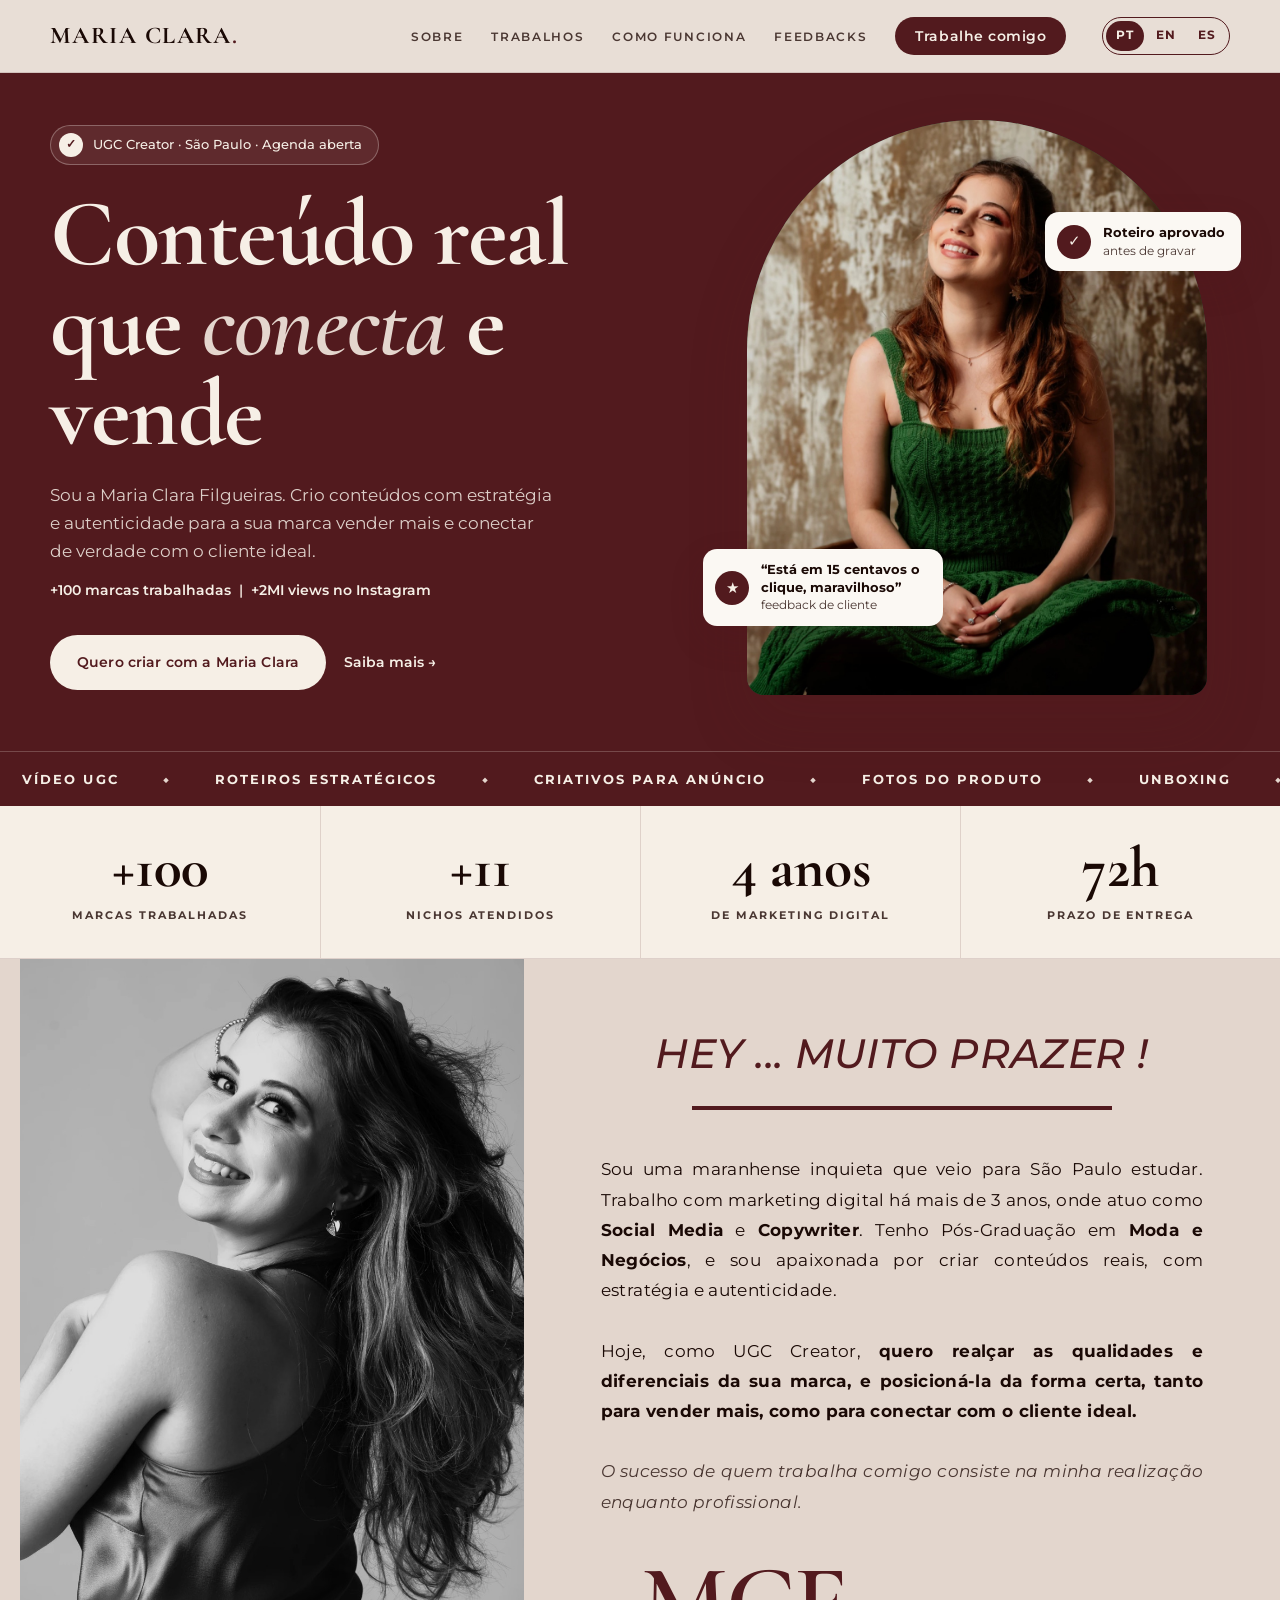
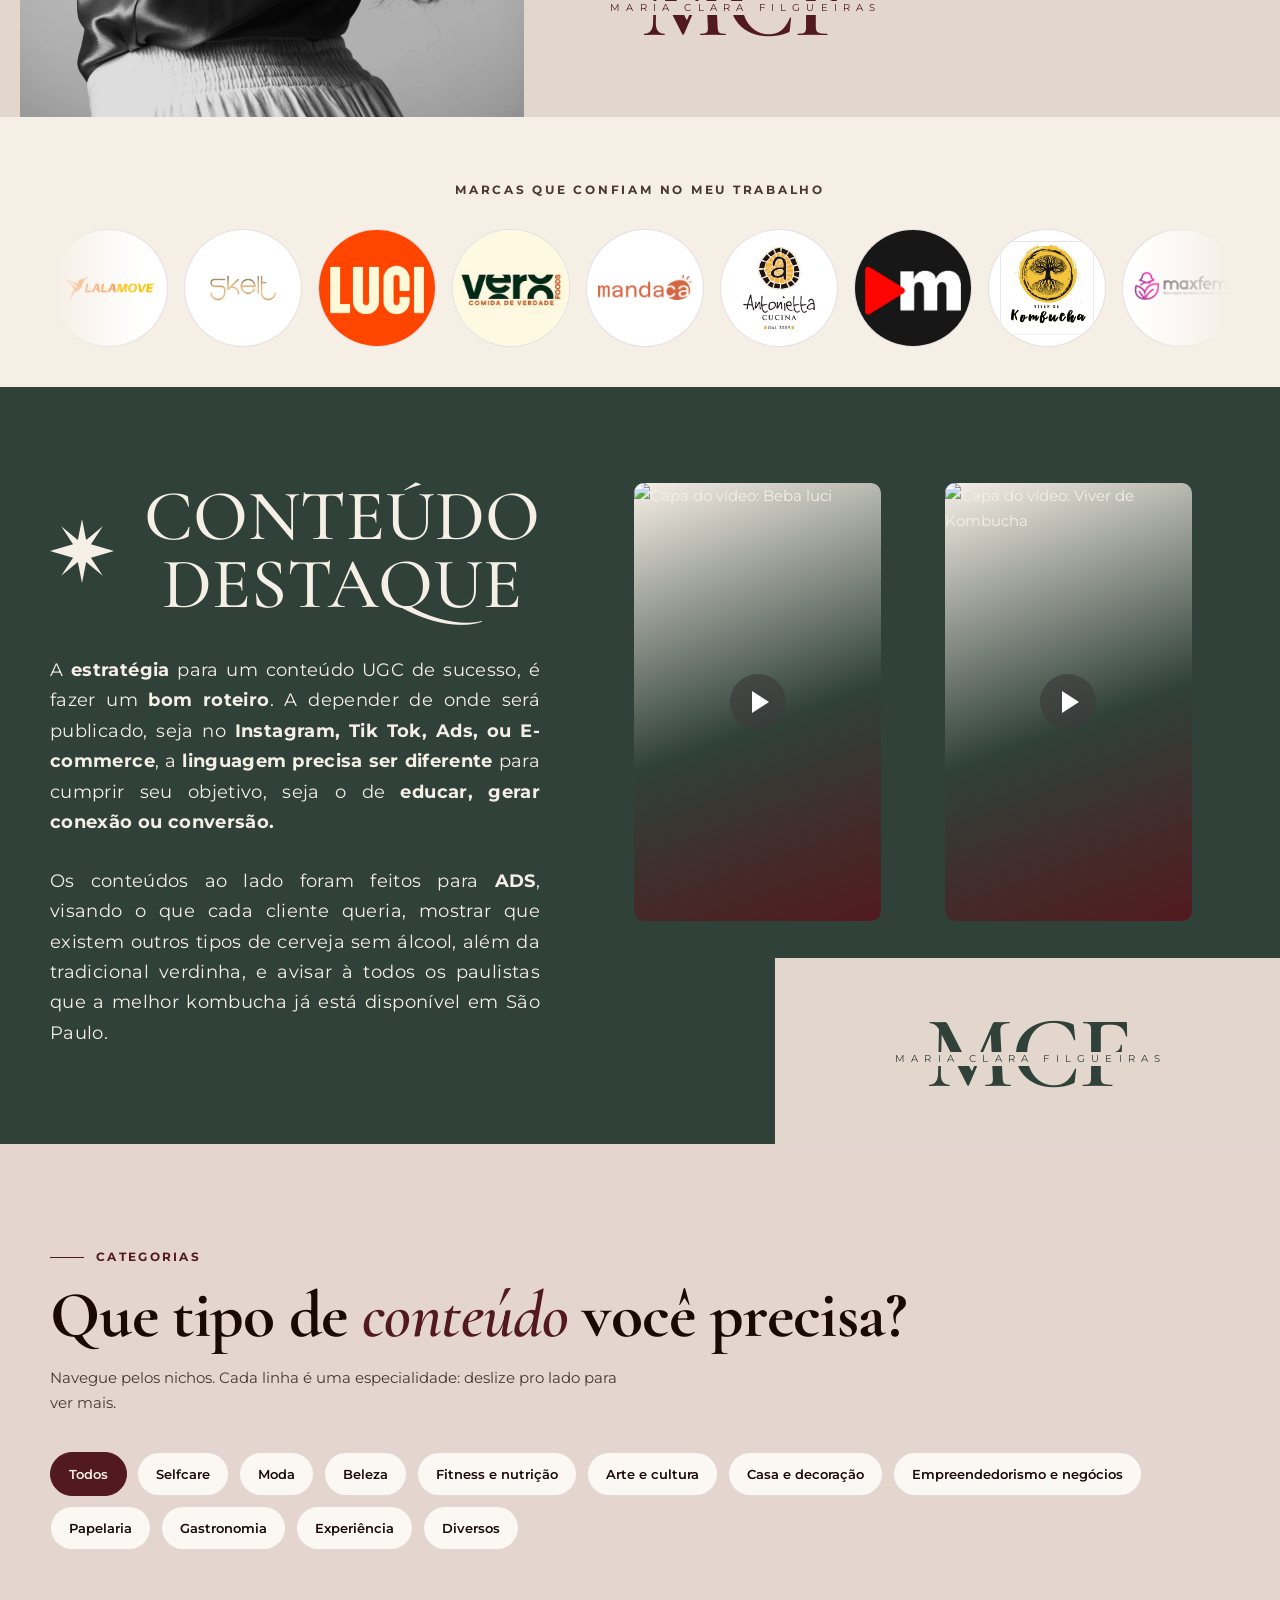
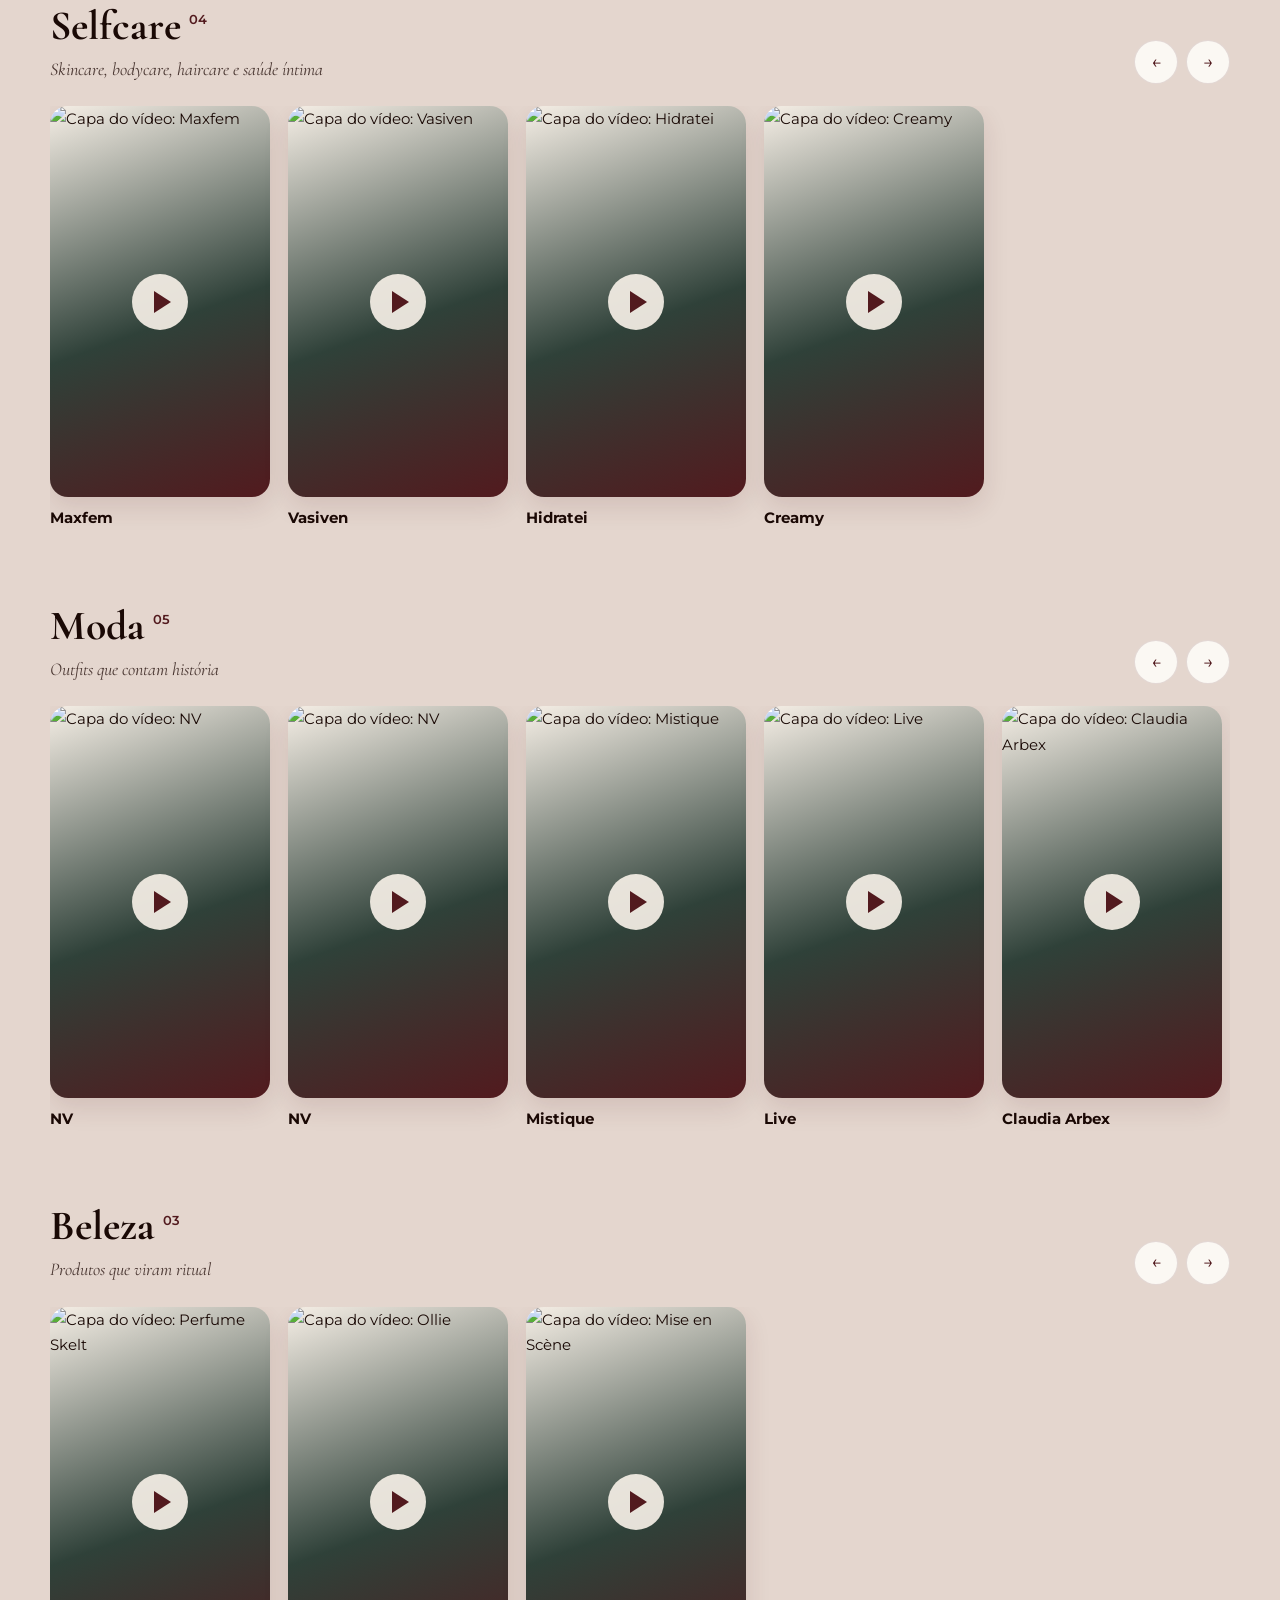
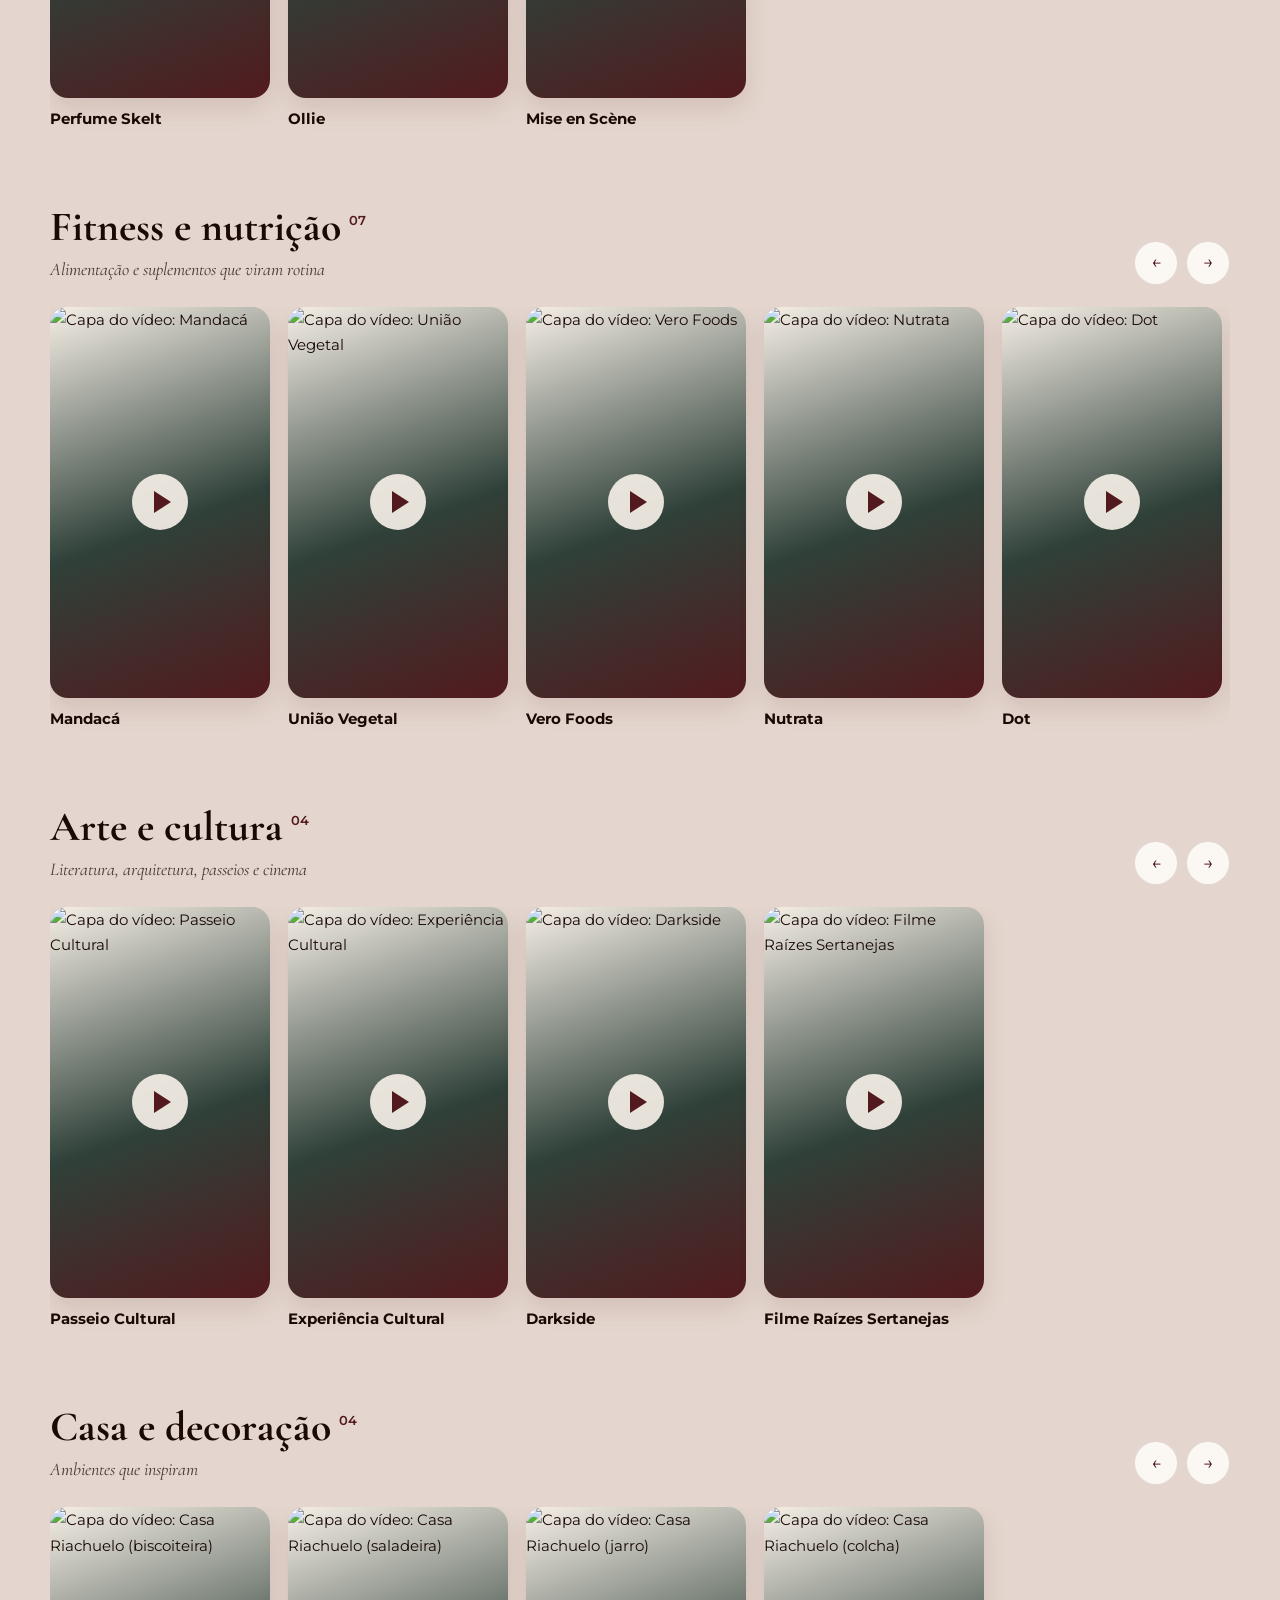
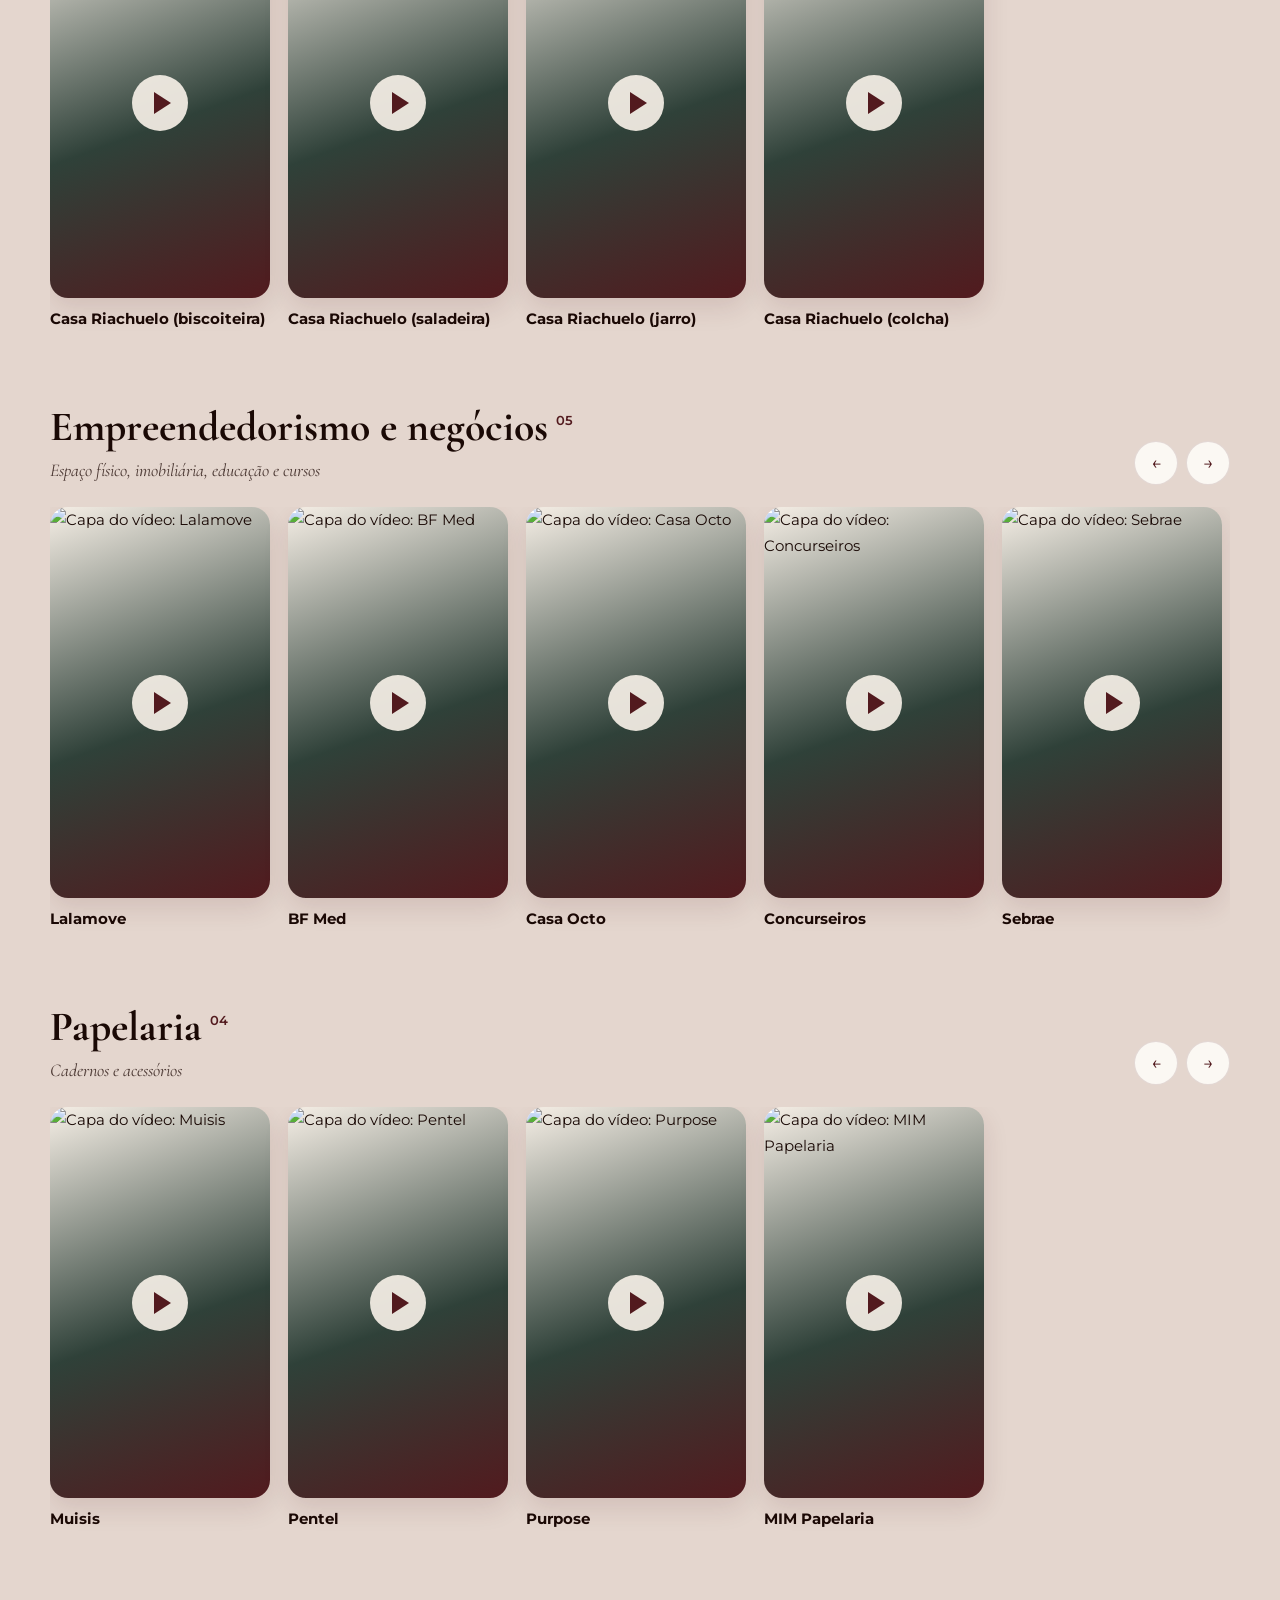
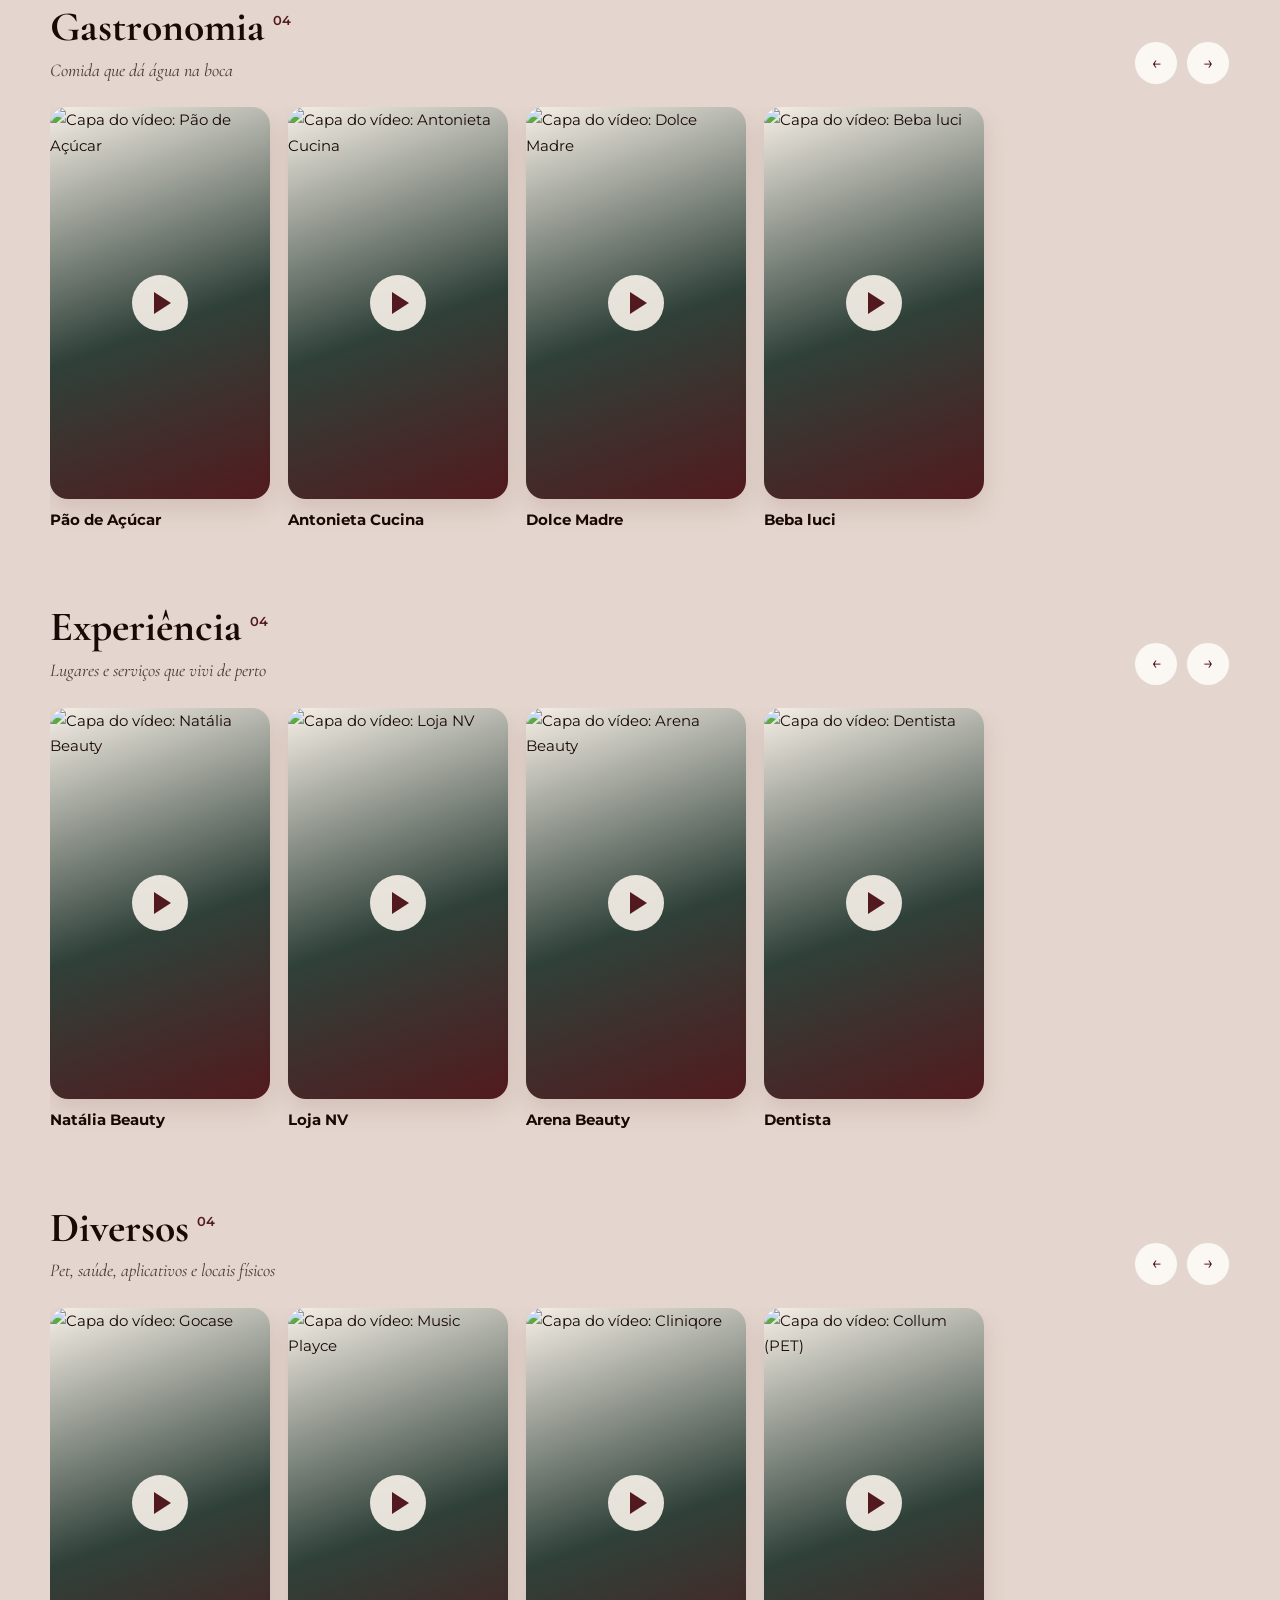
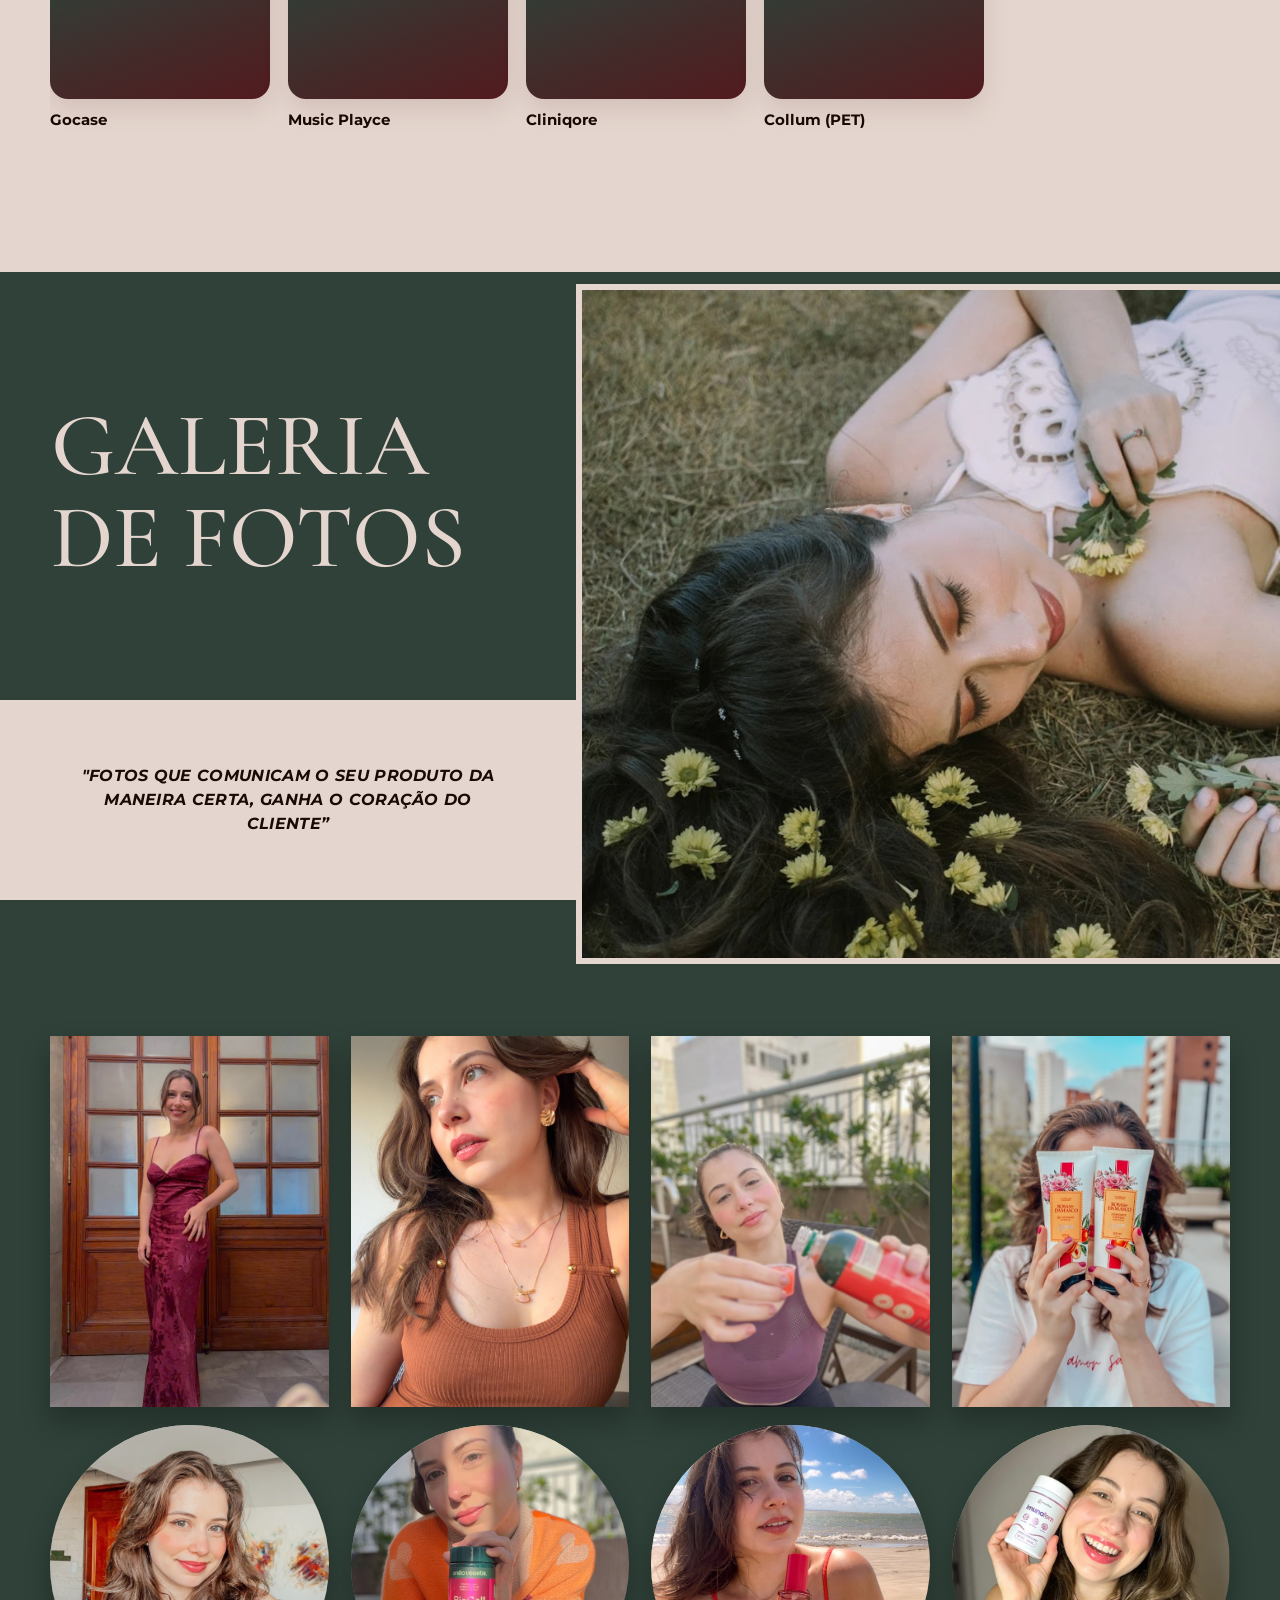
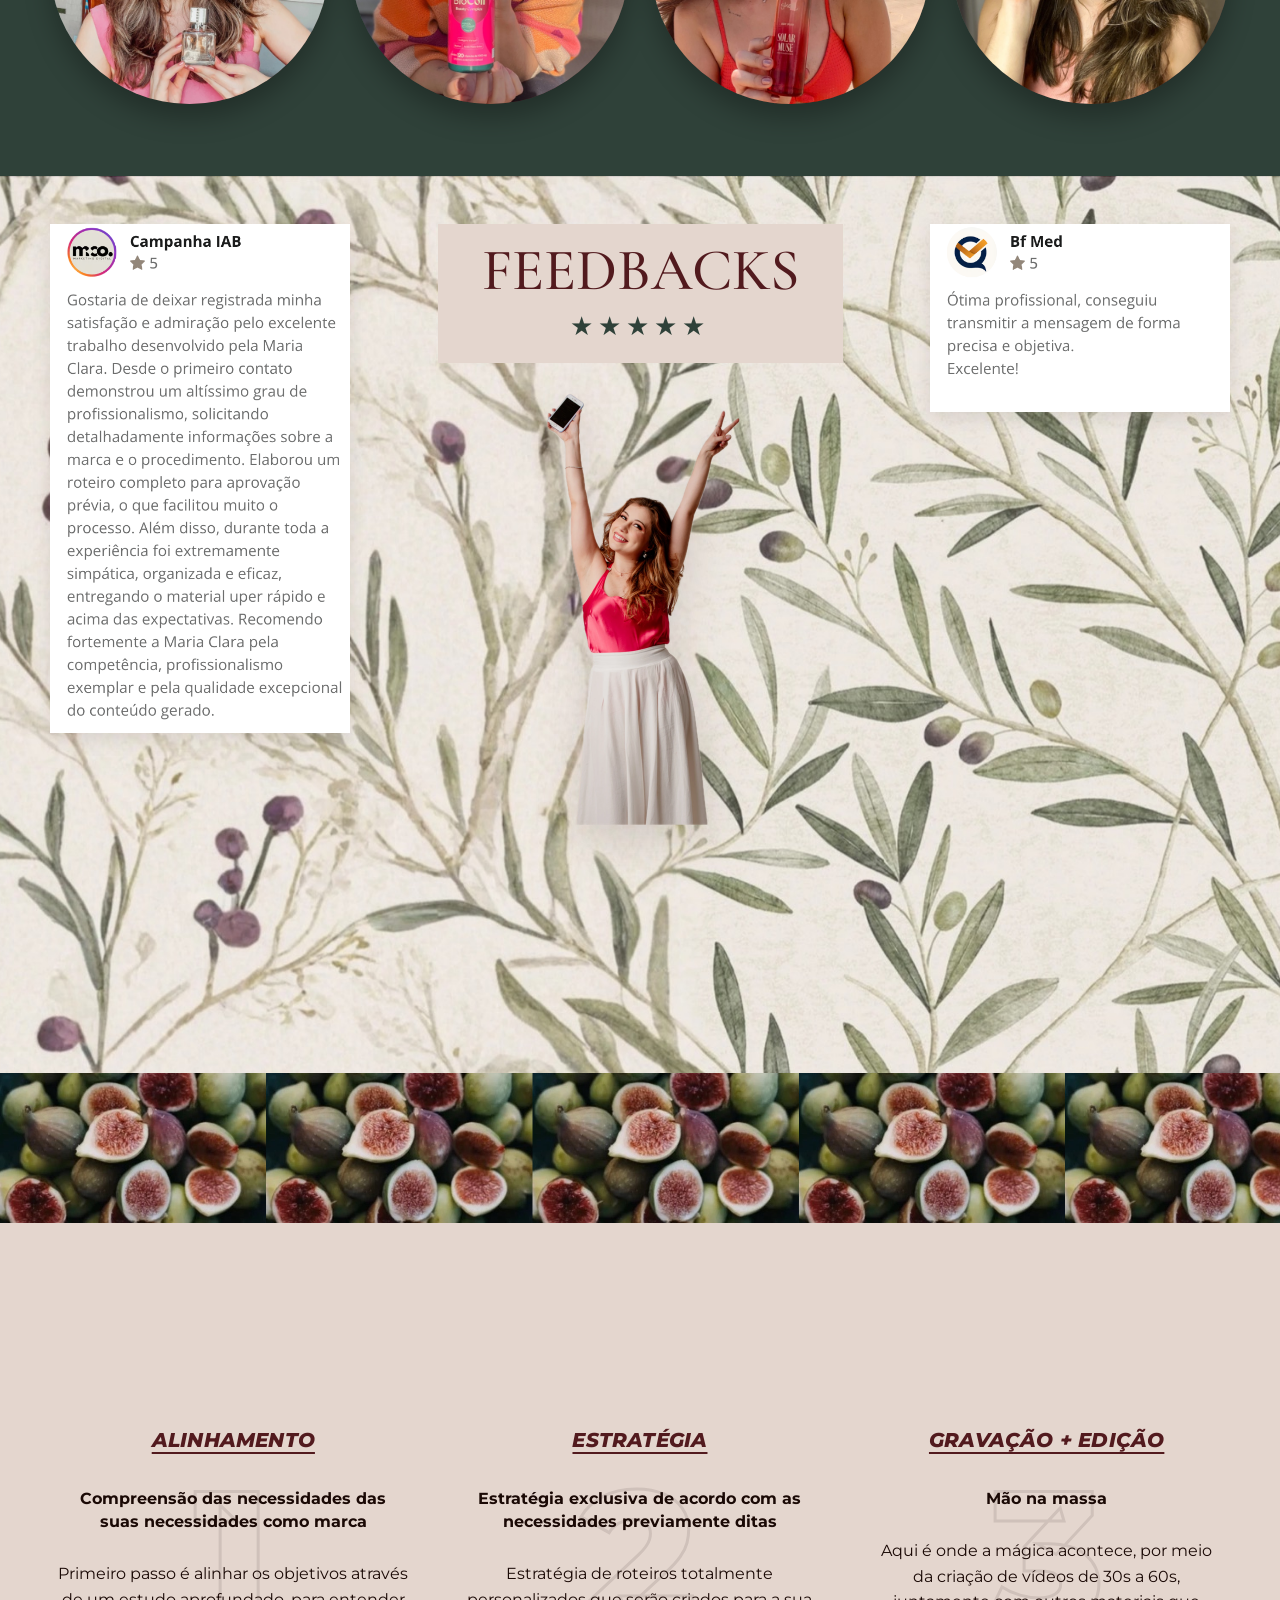
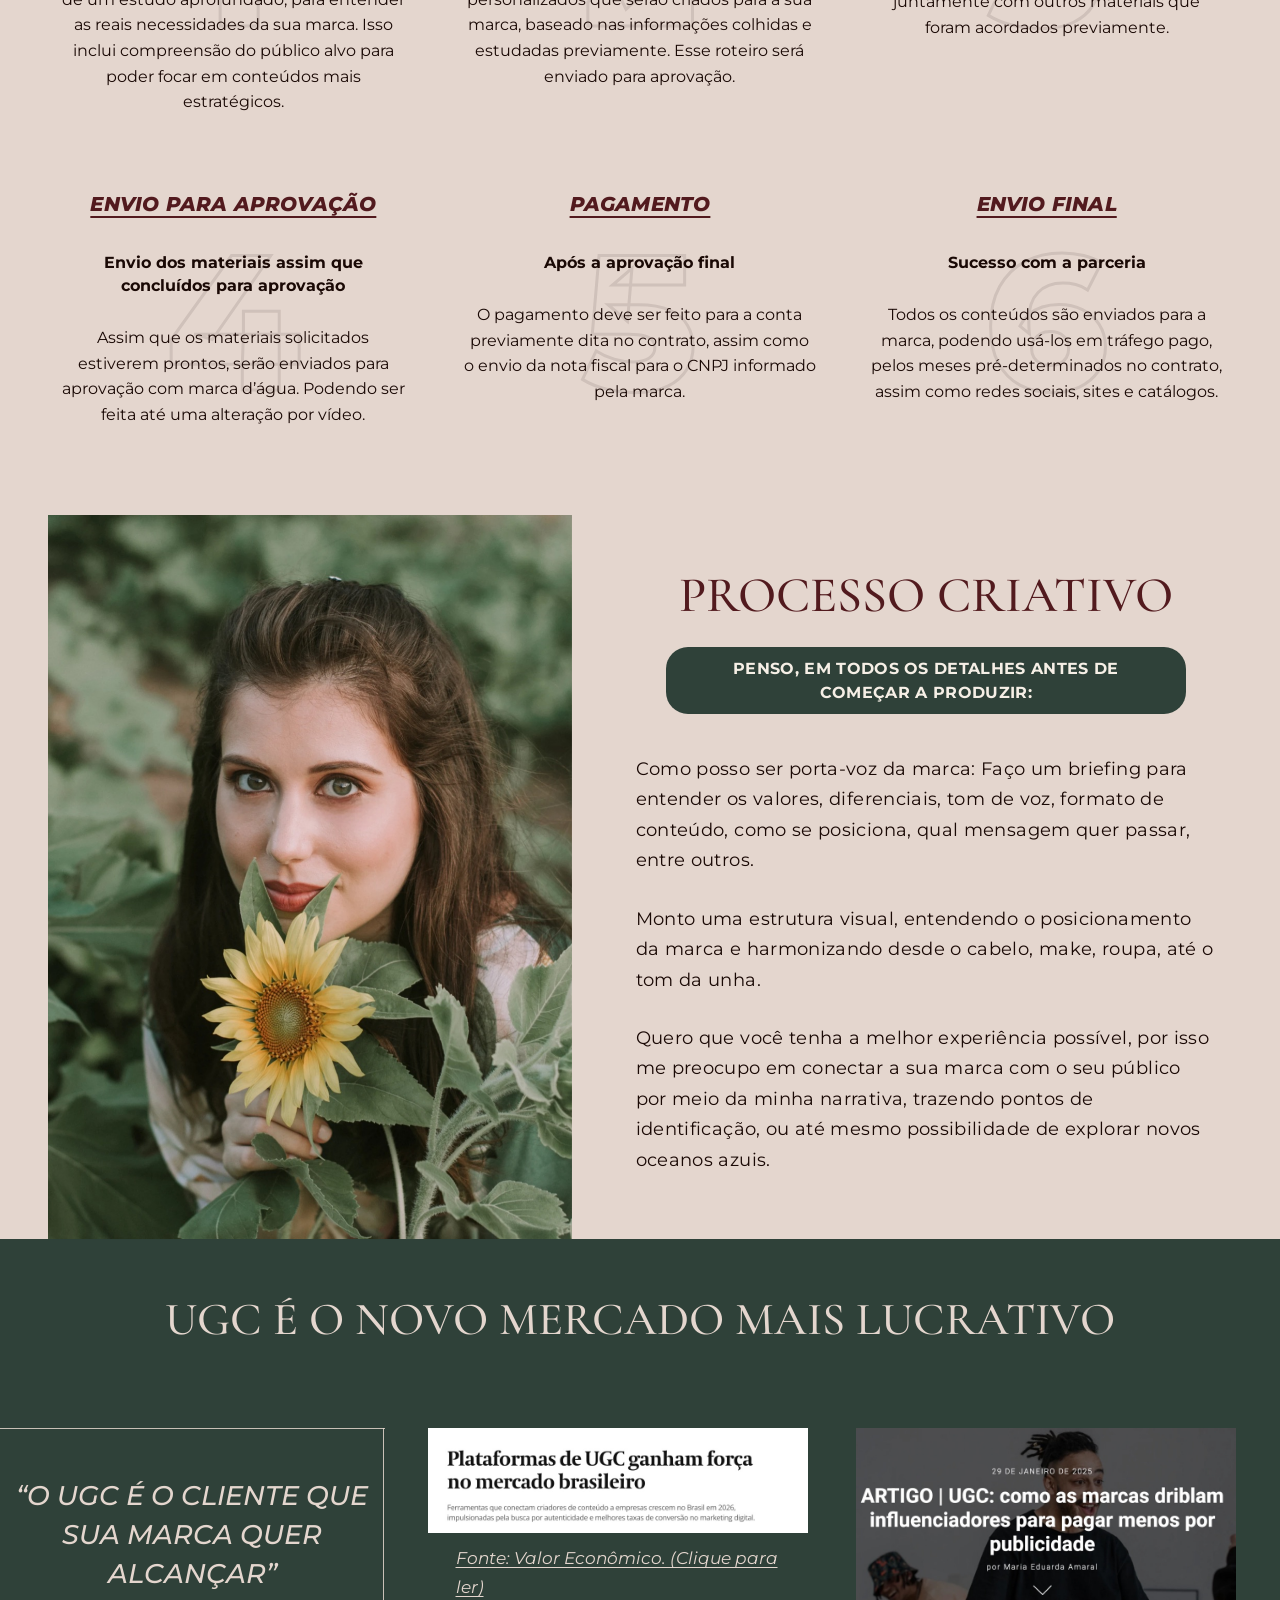
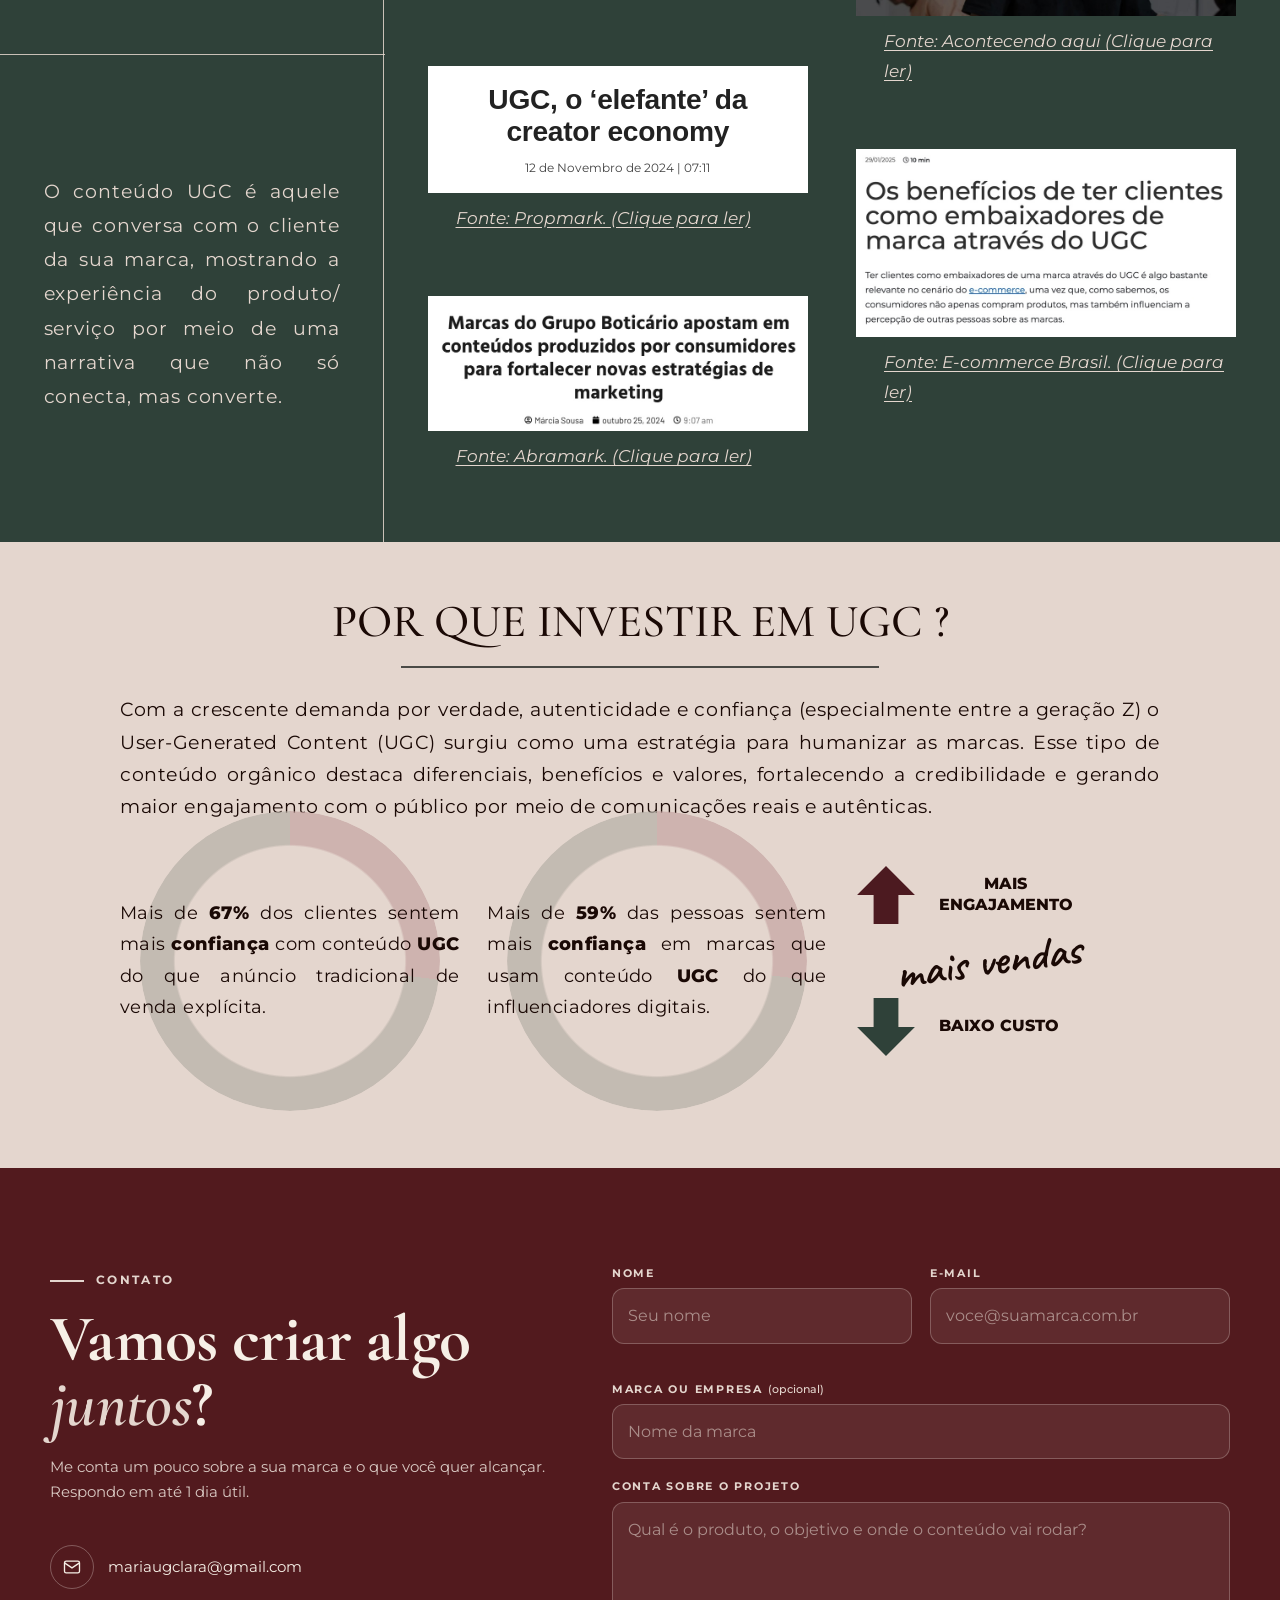
==== commit ed0a9208: "Transcrição da Experiência Cultural em inglês e espanhol Co-Authored-By: Claude Opus 5.5 <noreply@an" ====
--- a/index.html
+++ b/index.html
@@ -1092,7 +1092,7 @@
 <!-- Ligação com o banco de dados (vídeos, formulário e visitas) -->
 <script src="https://cdn.jsdelivr.net/npm/@supabase/supabase-js@2"></script>
 <script src="js/banco.js"></script>
-<script src="js/transcricoes.js?v=23"></script>
+<script src="js/transcricoes.js?v=24"></script>
 <script>
 (function () {
   "use strict";
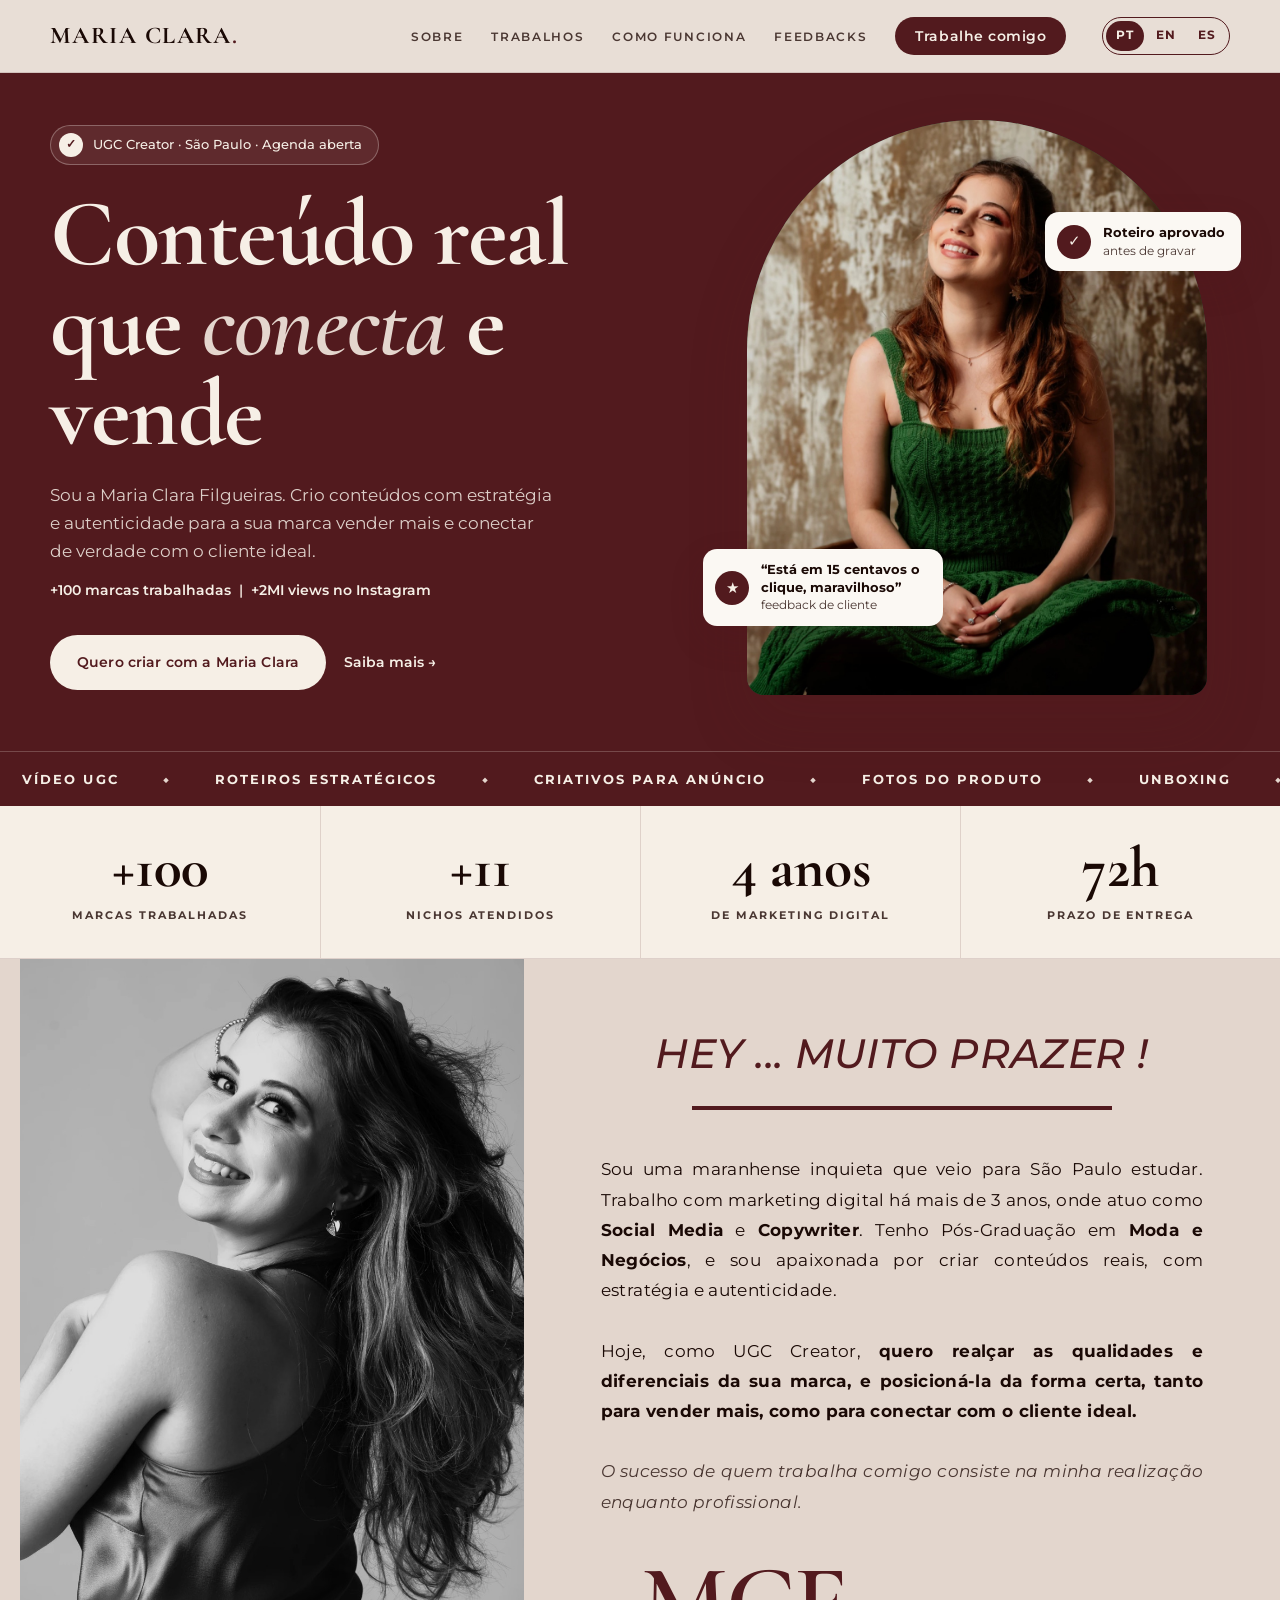
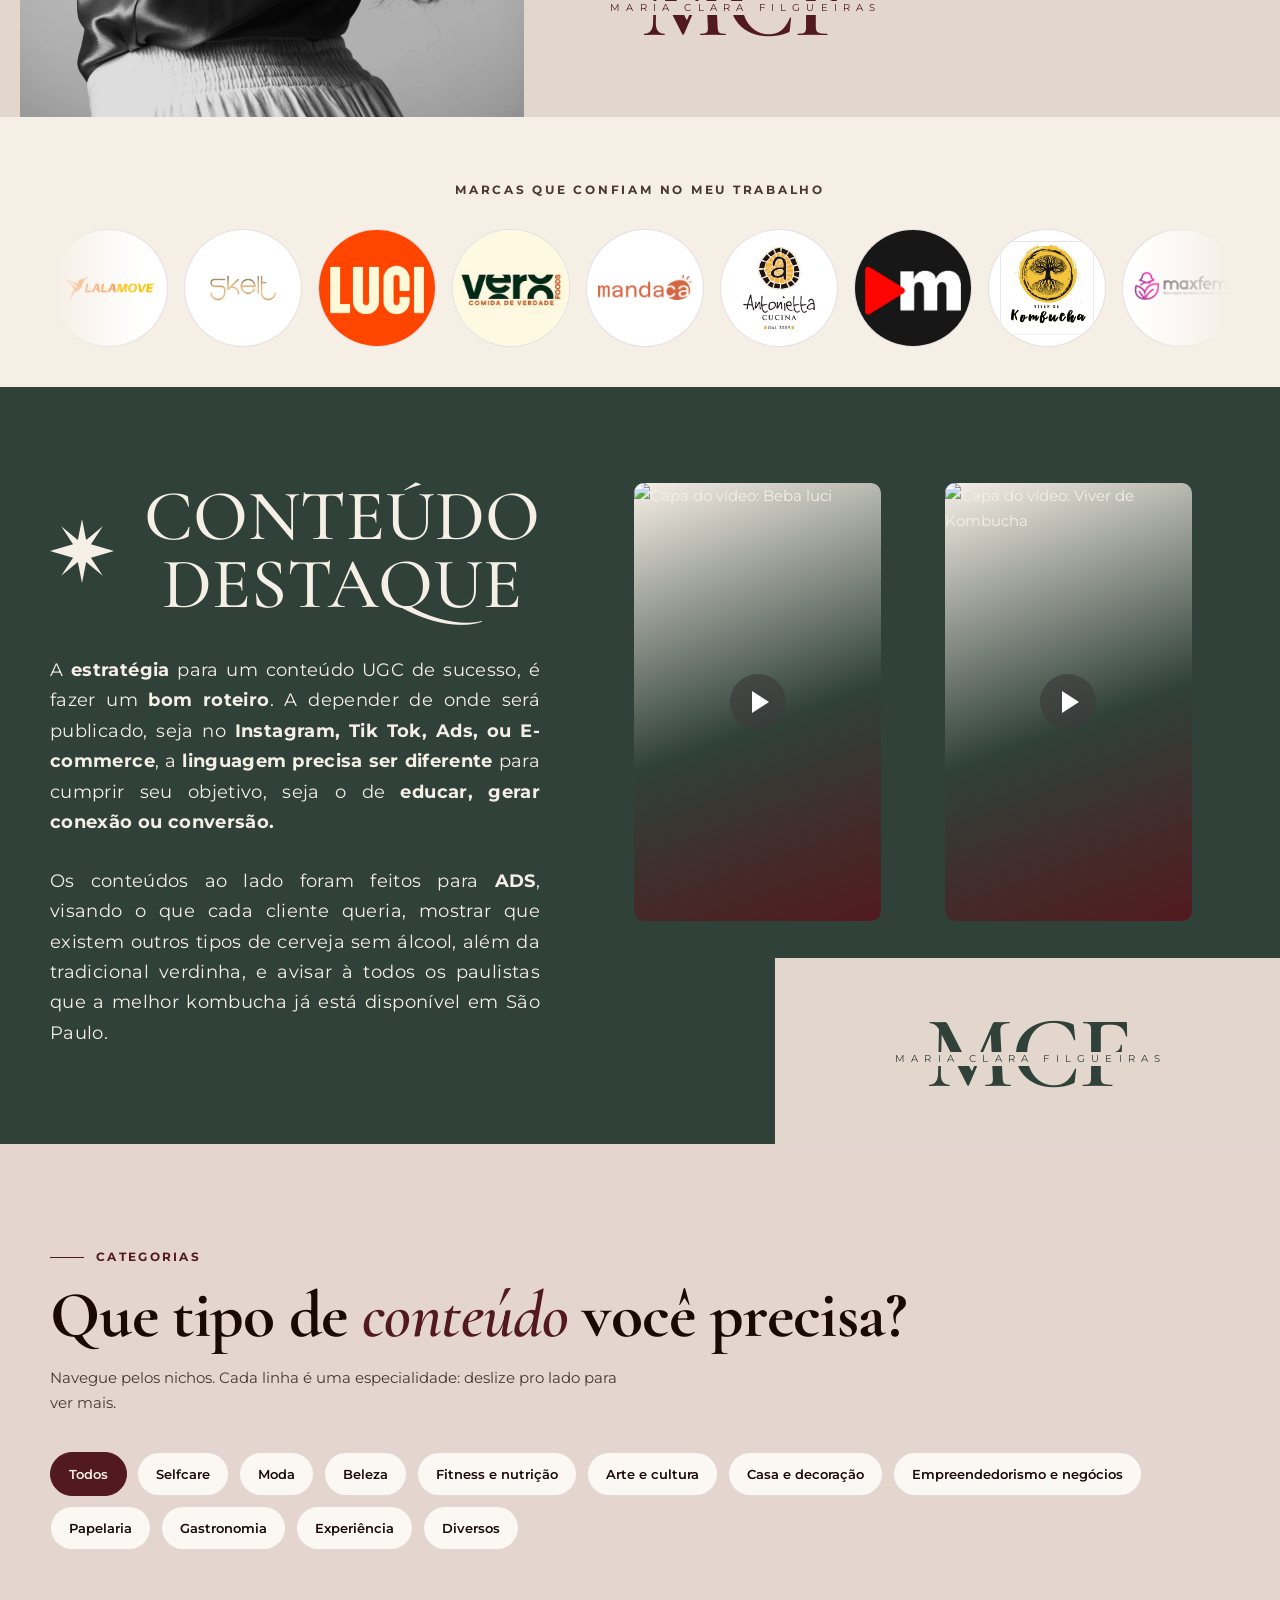
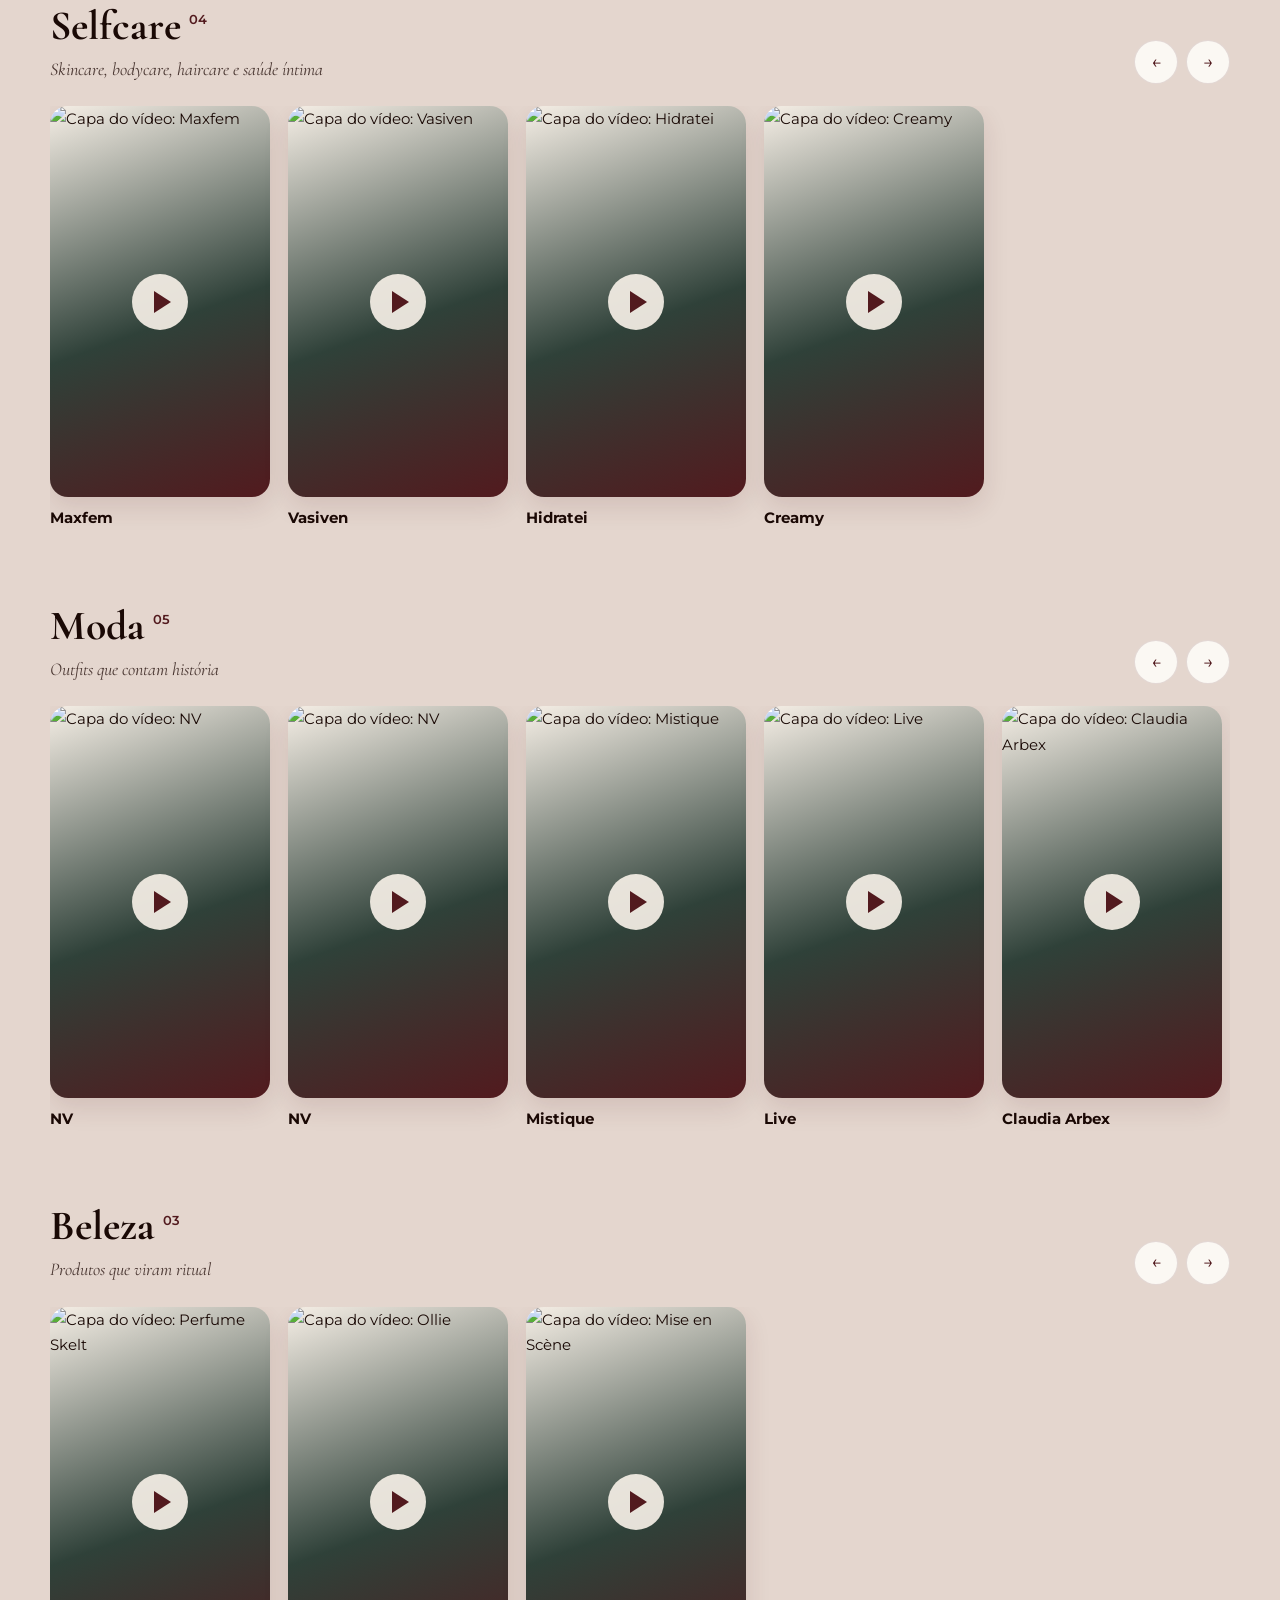
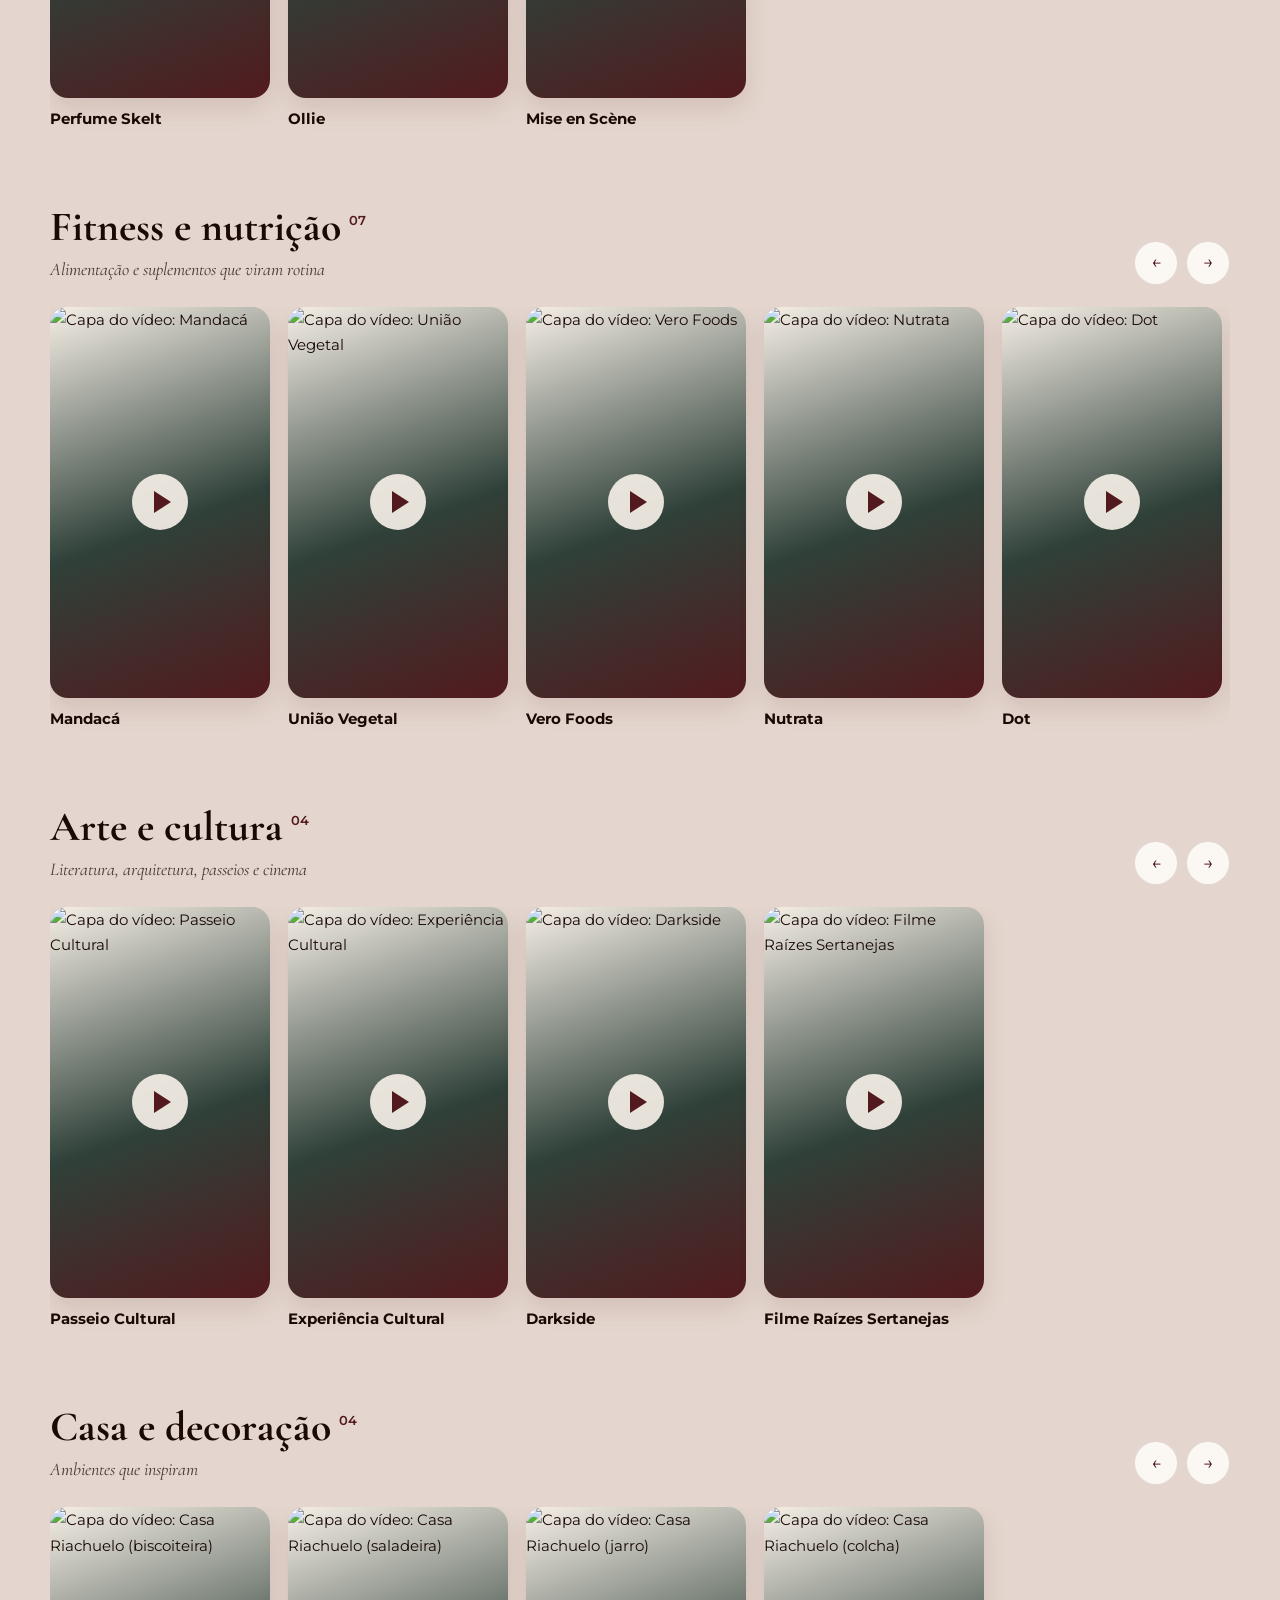
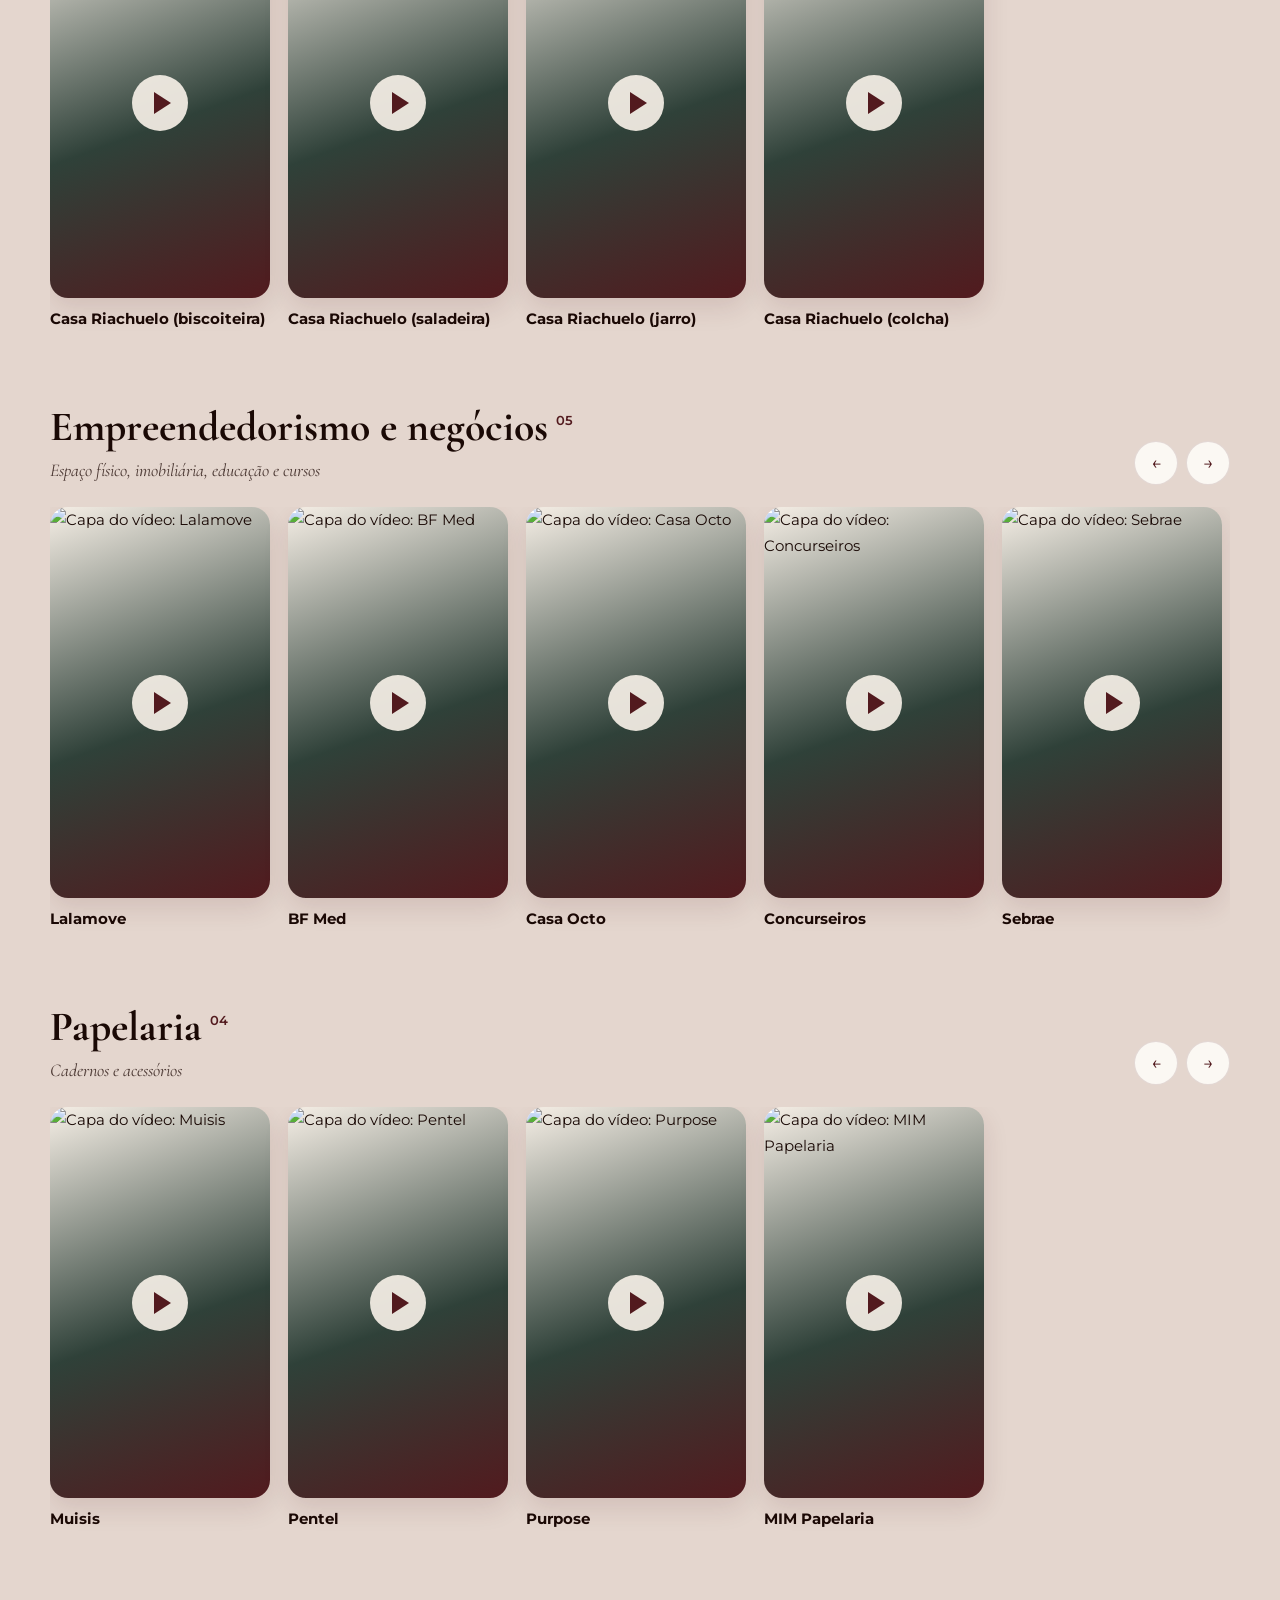
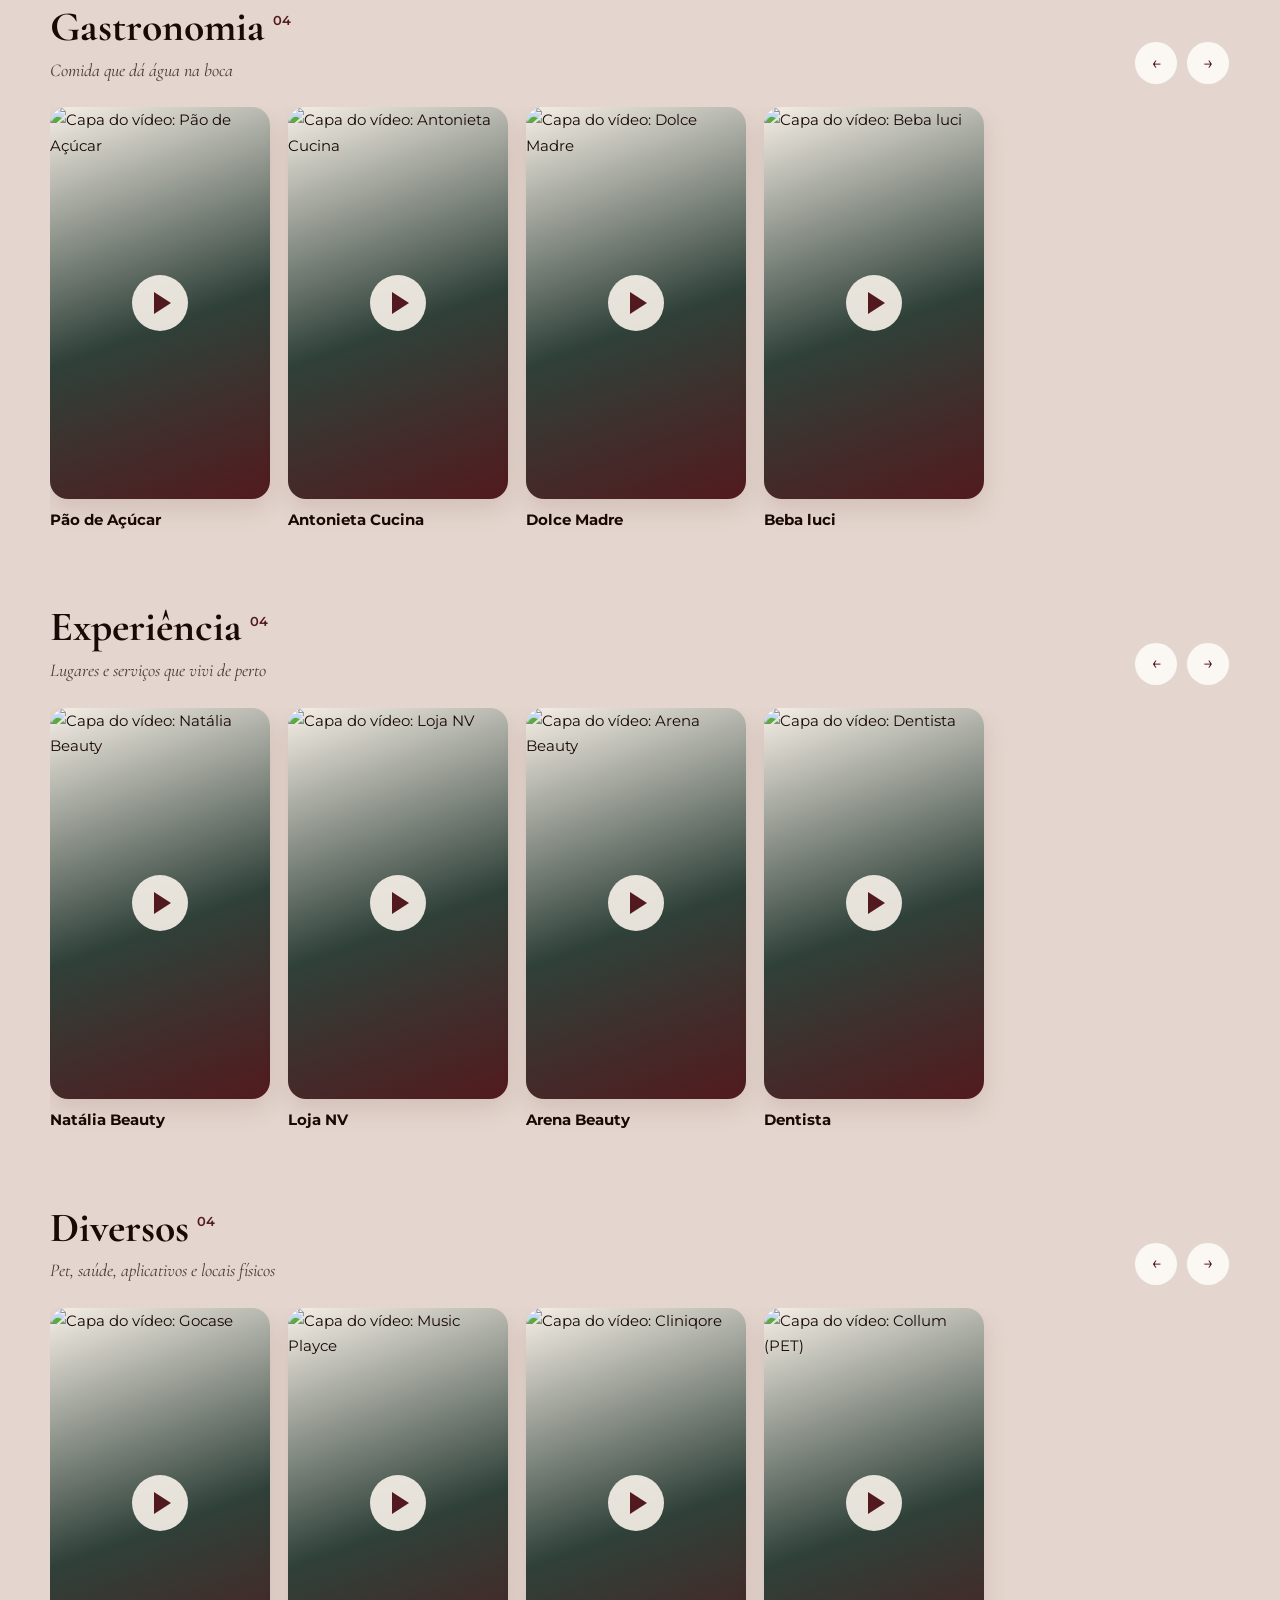
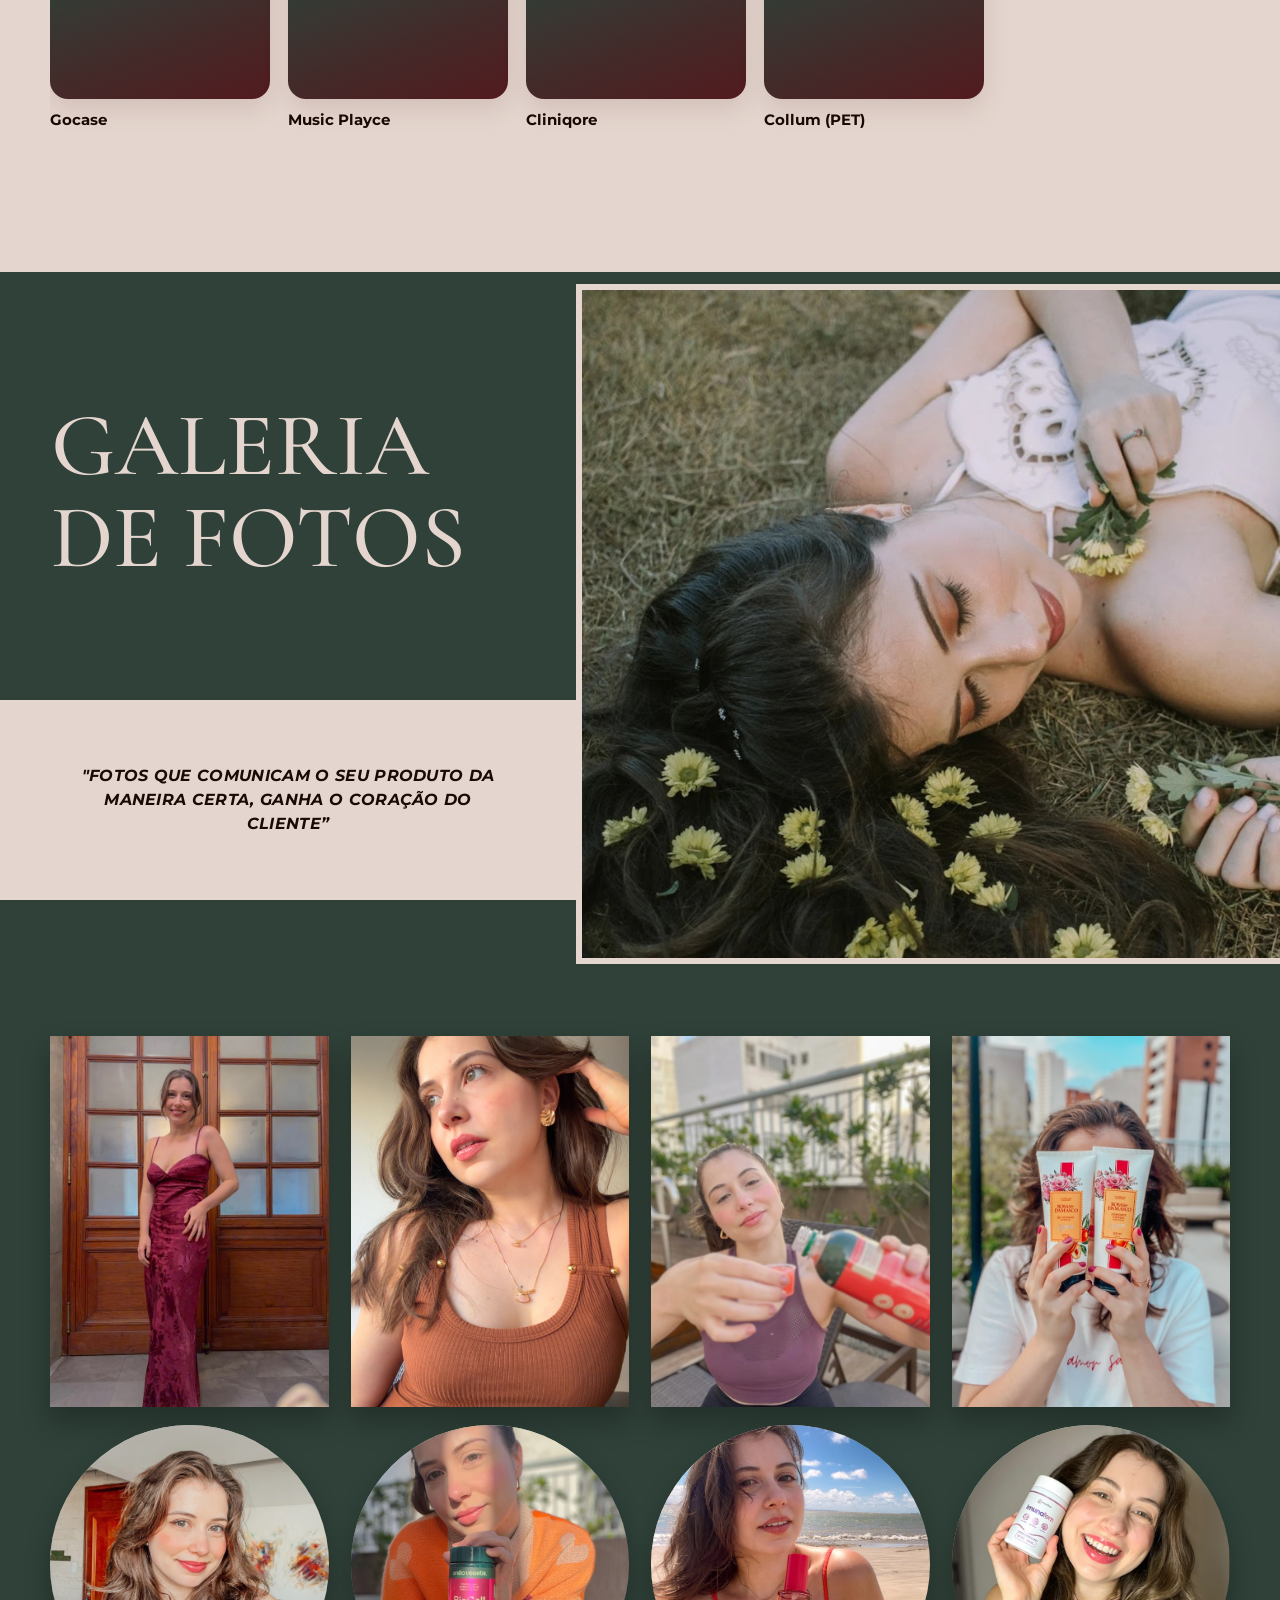
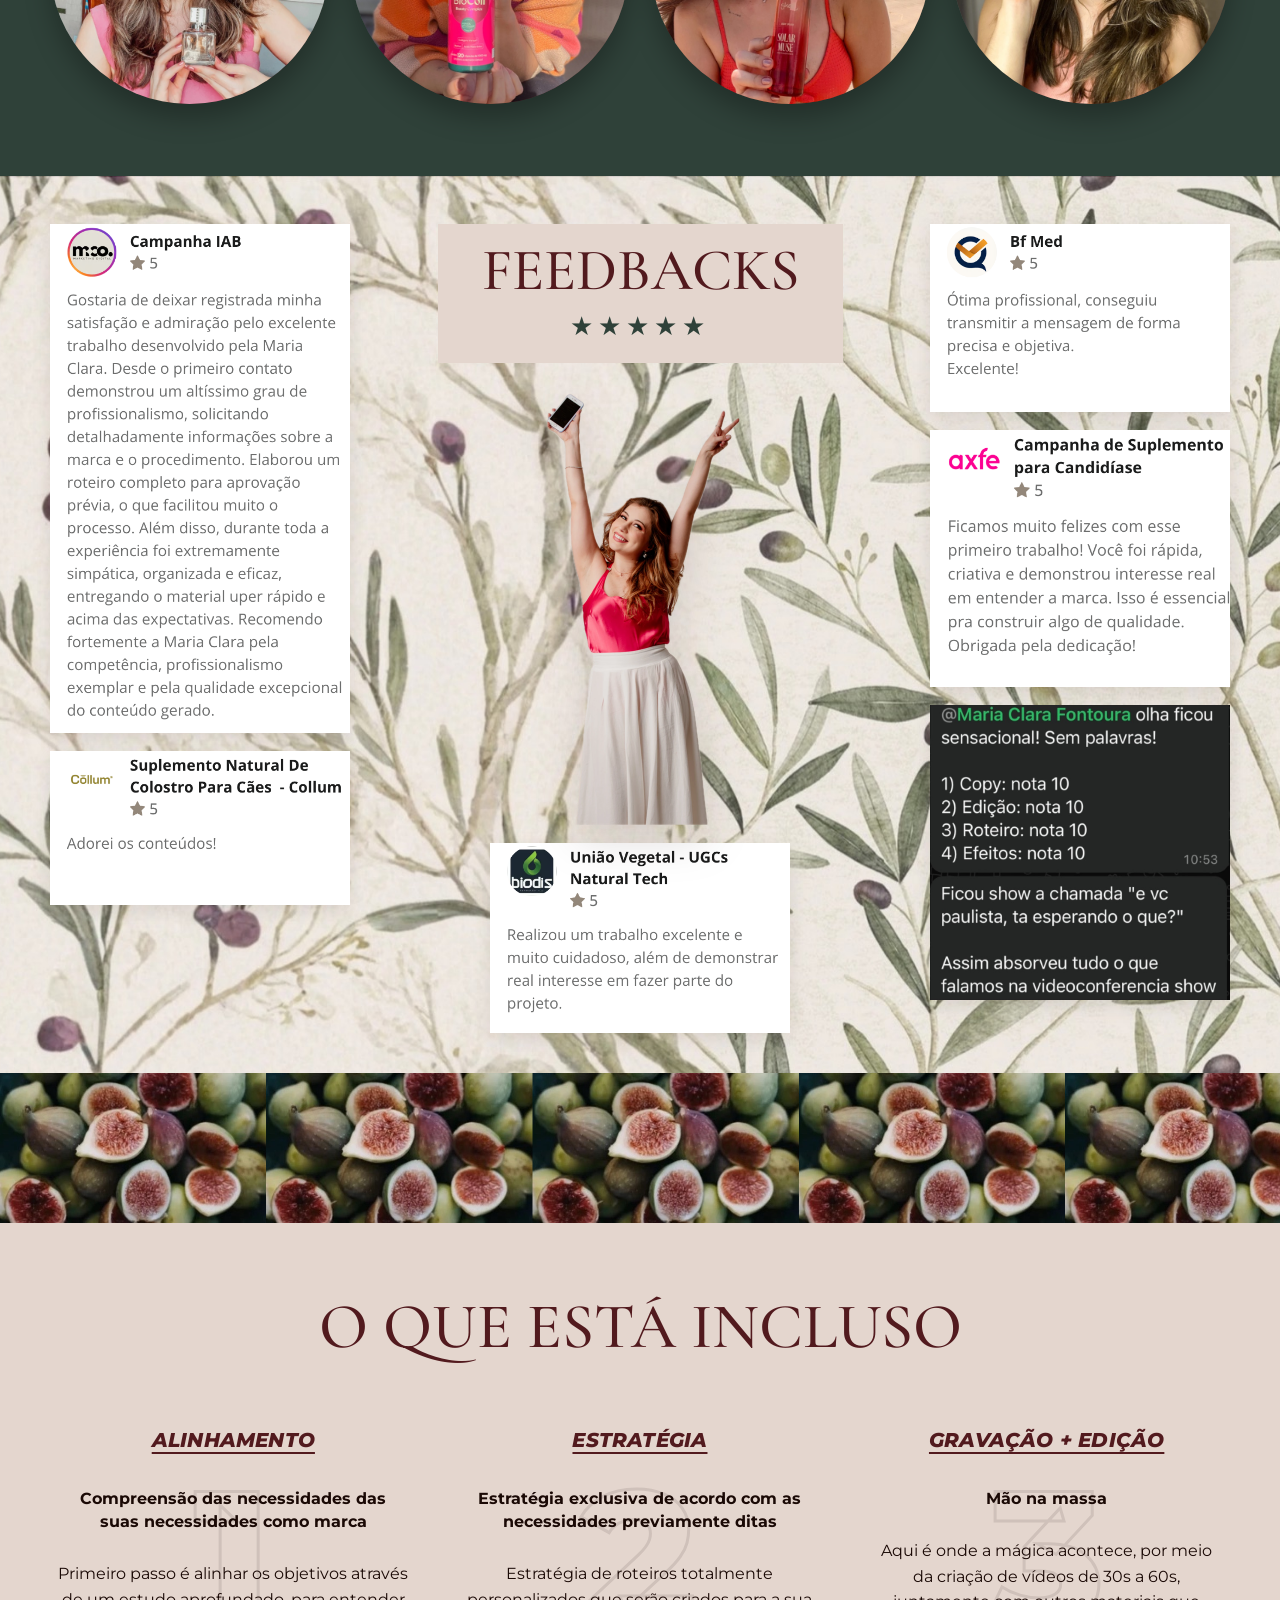
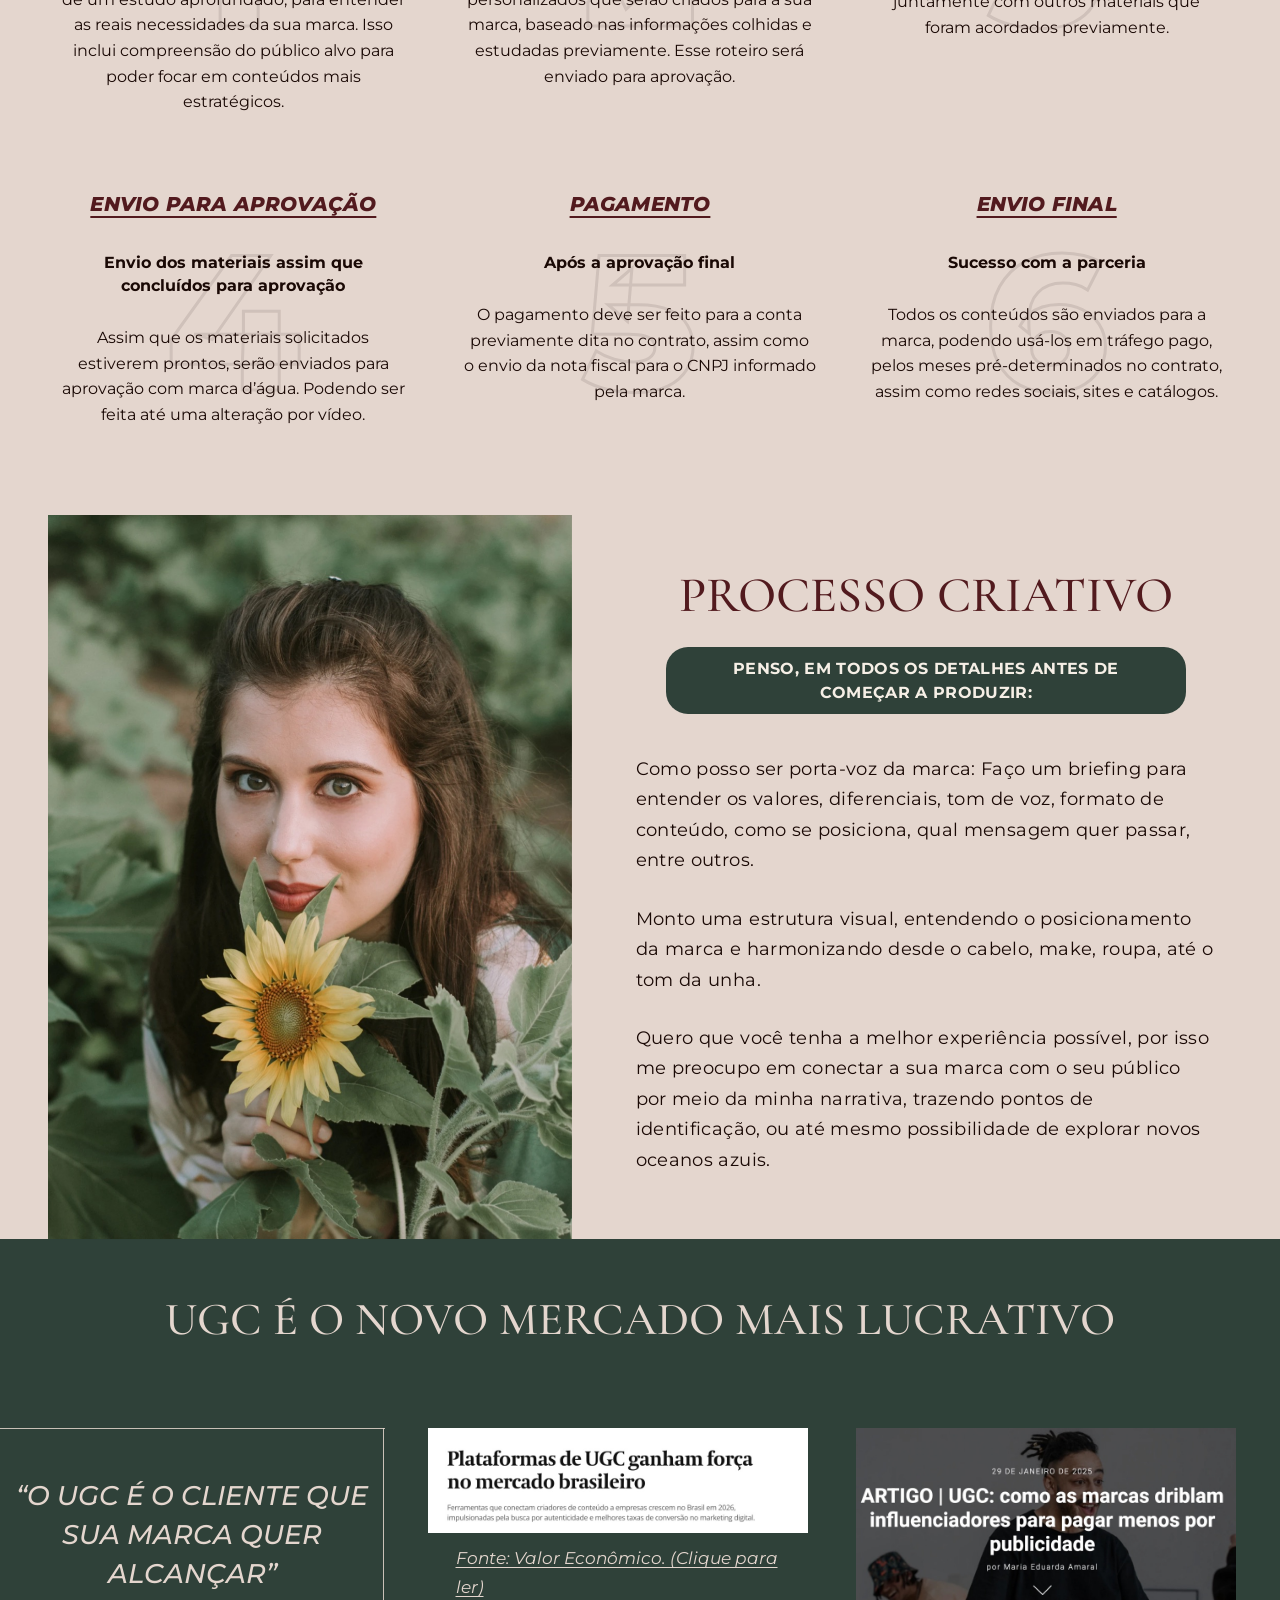
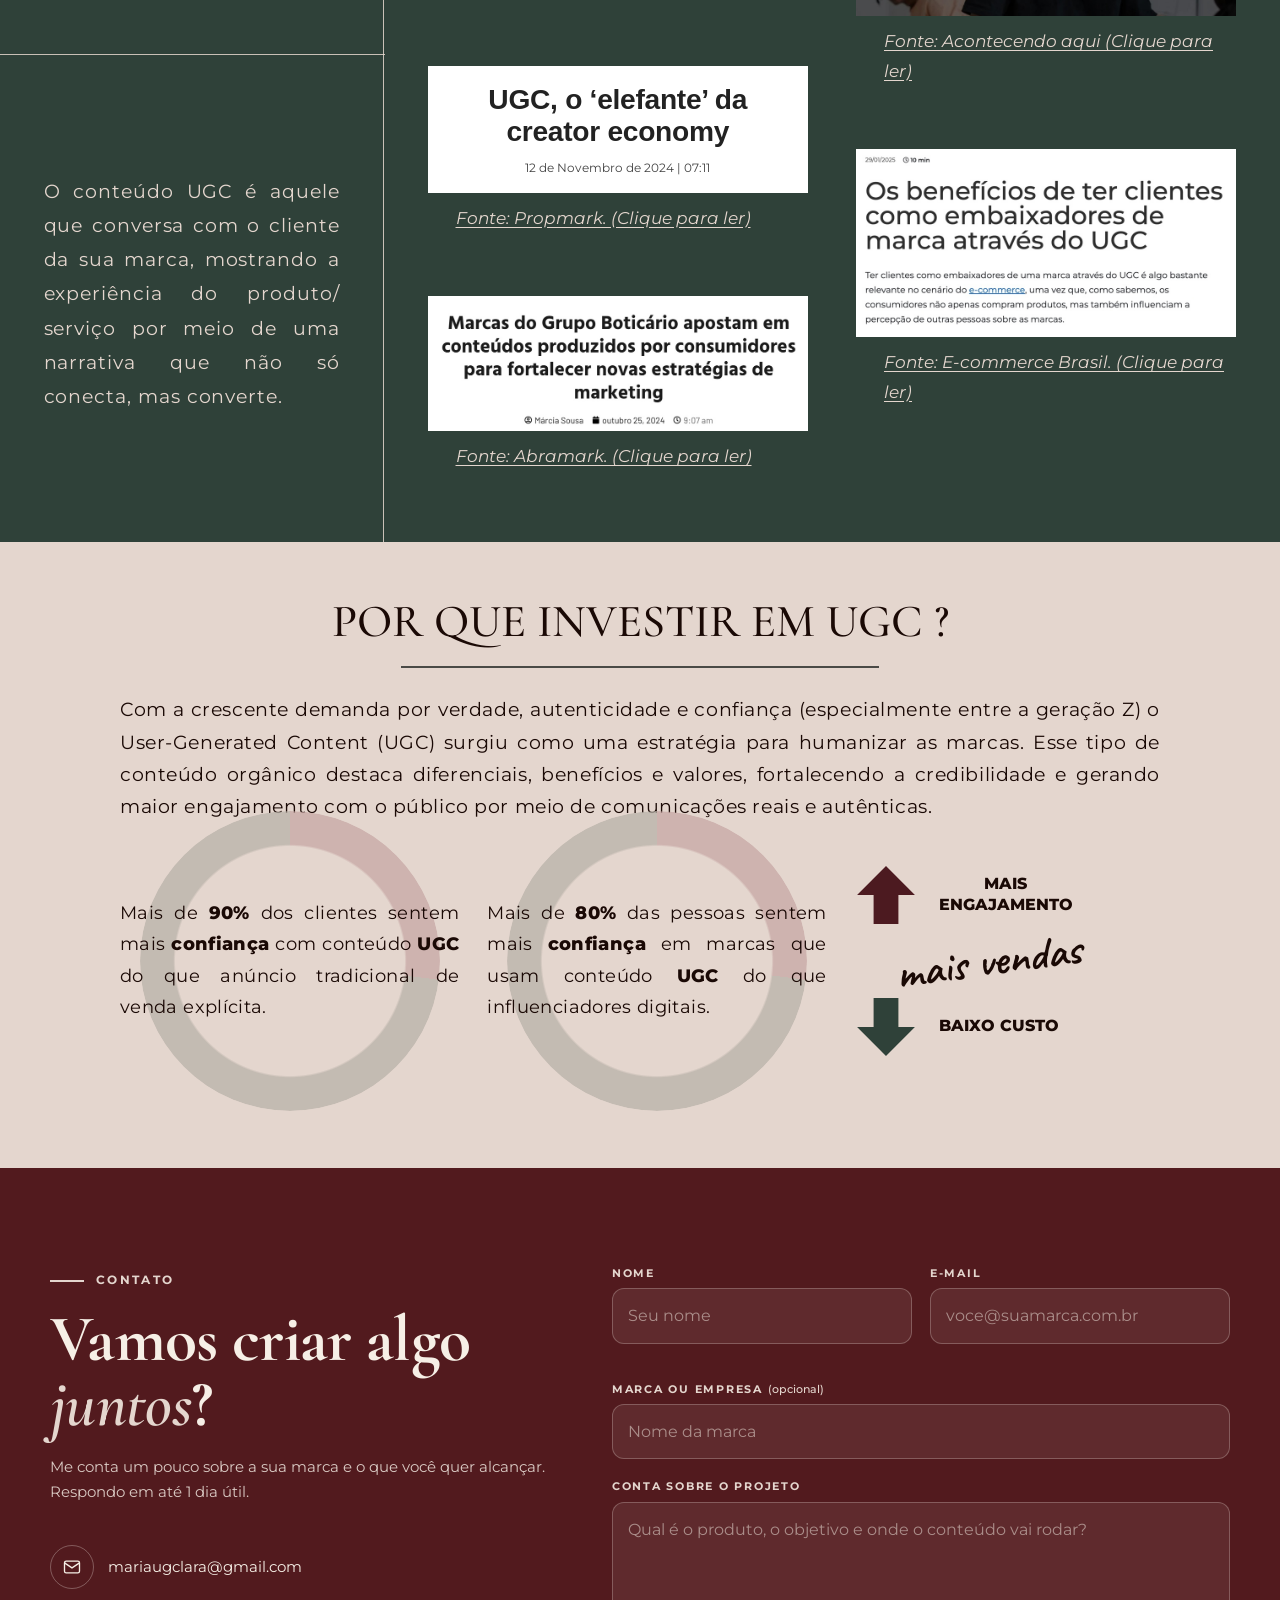
==== commit 8cb37652: "Transcrição da DarkSide em inglês e espanhol Co-Authored-By: Claude Opus 5.5 <noreply@anthropic.com>" ====
--- a/index.html
+++ b/index.html
@@ -1092,7 +1092,7 @@
 <!-- Ligação com o banco de dados (vídeos, formulário e visitas) -->
 <script src="https://cdn.jsdelivr.net/npm/@supabase/supabase-js@2"></script>
 <script src="js/banco.js"></script>
-<script src="js/transcricoes.js?v=24"></script>
+<script src="js/transcricoes.js?v=25"></script>
 <script>
 (function () {
   "use strict";
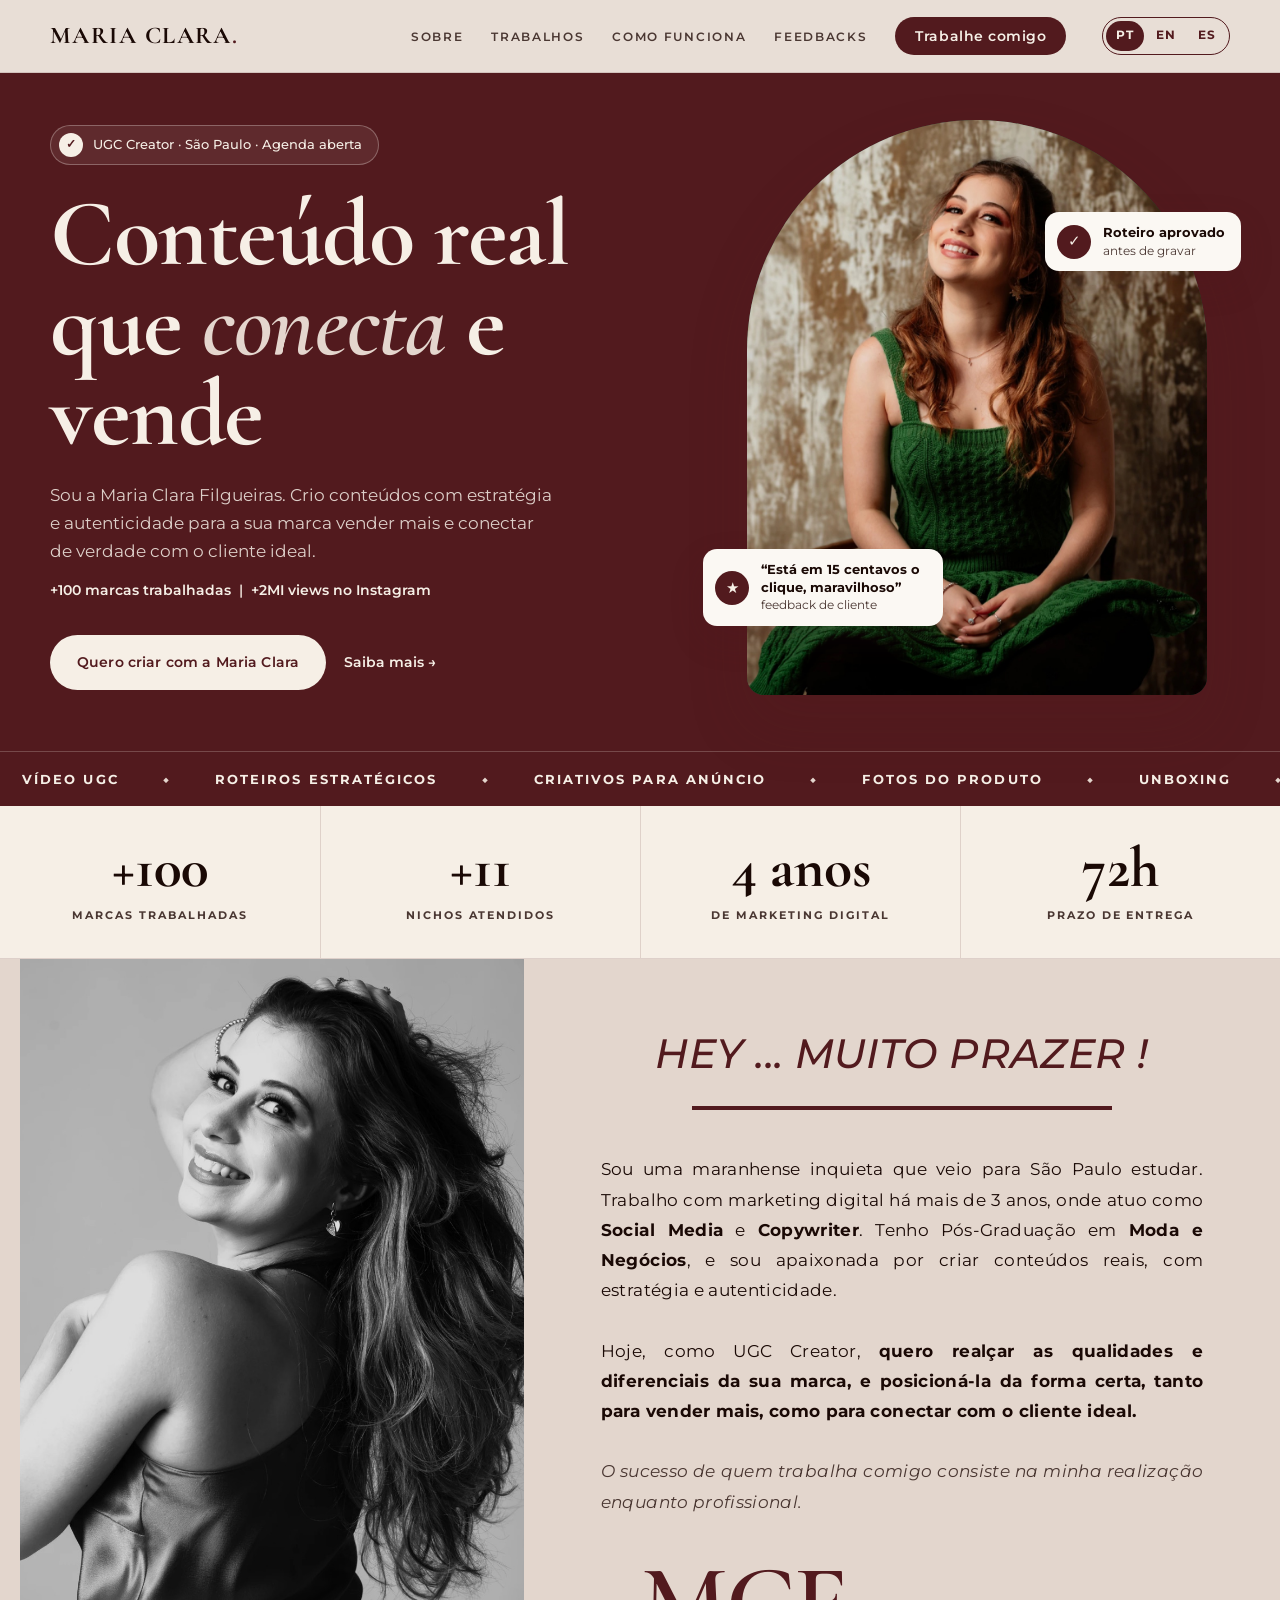
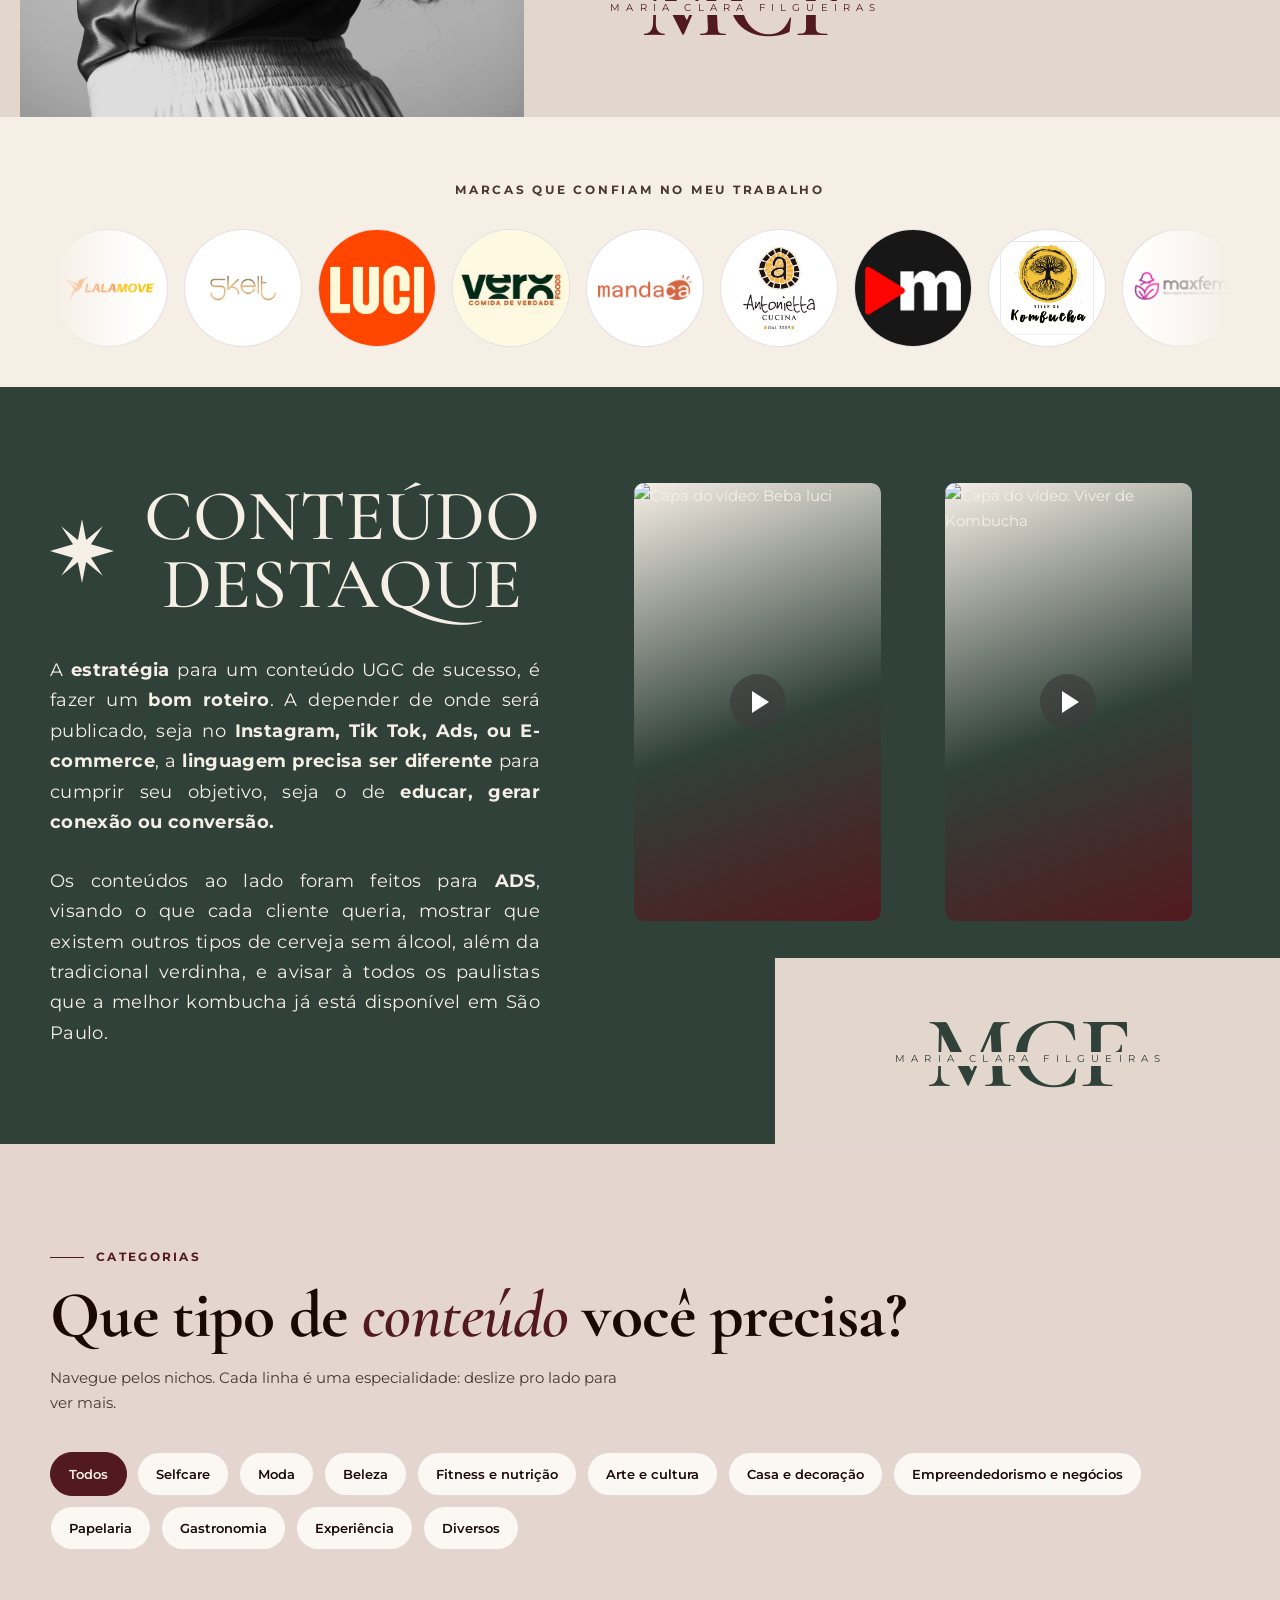
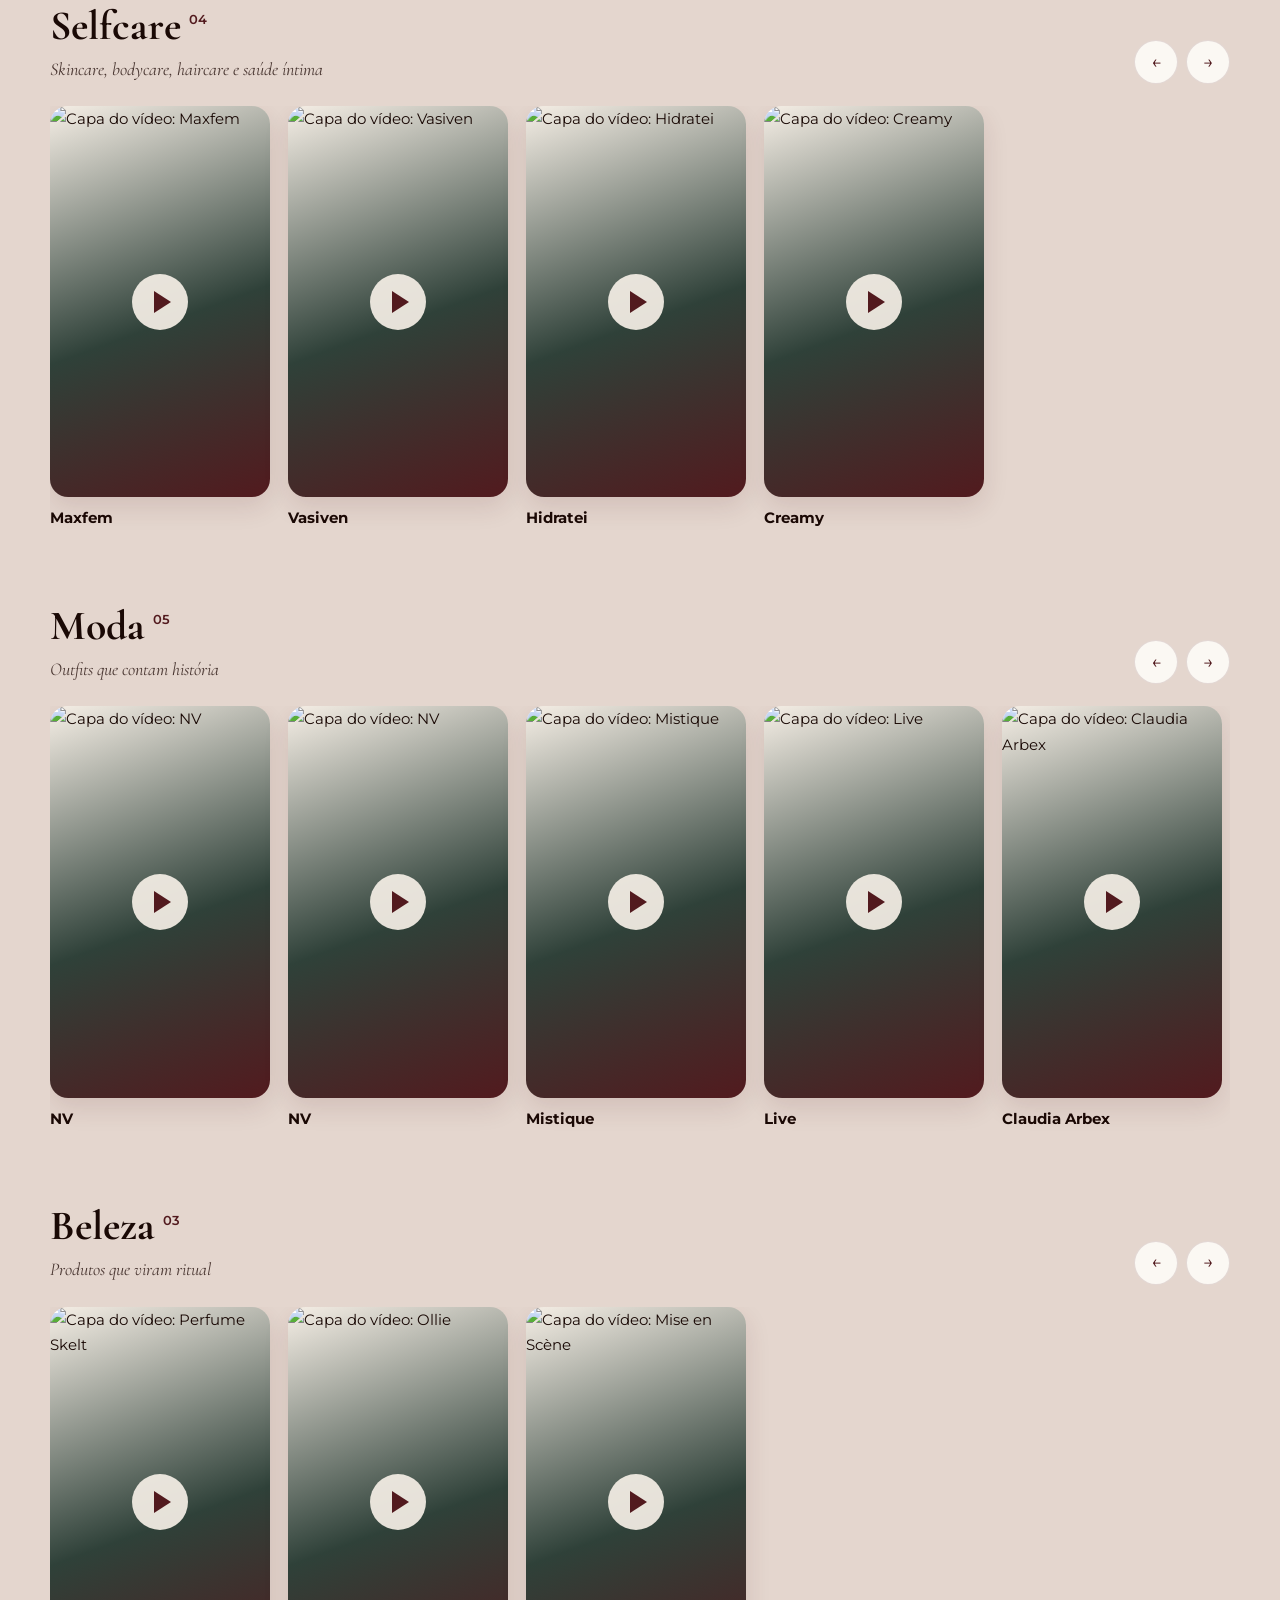
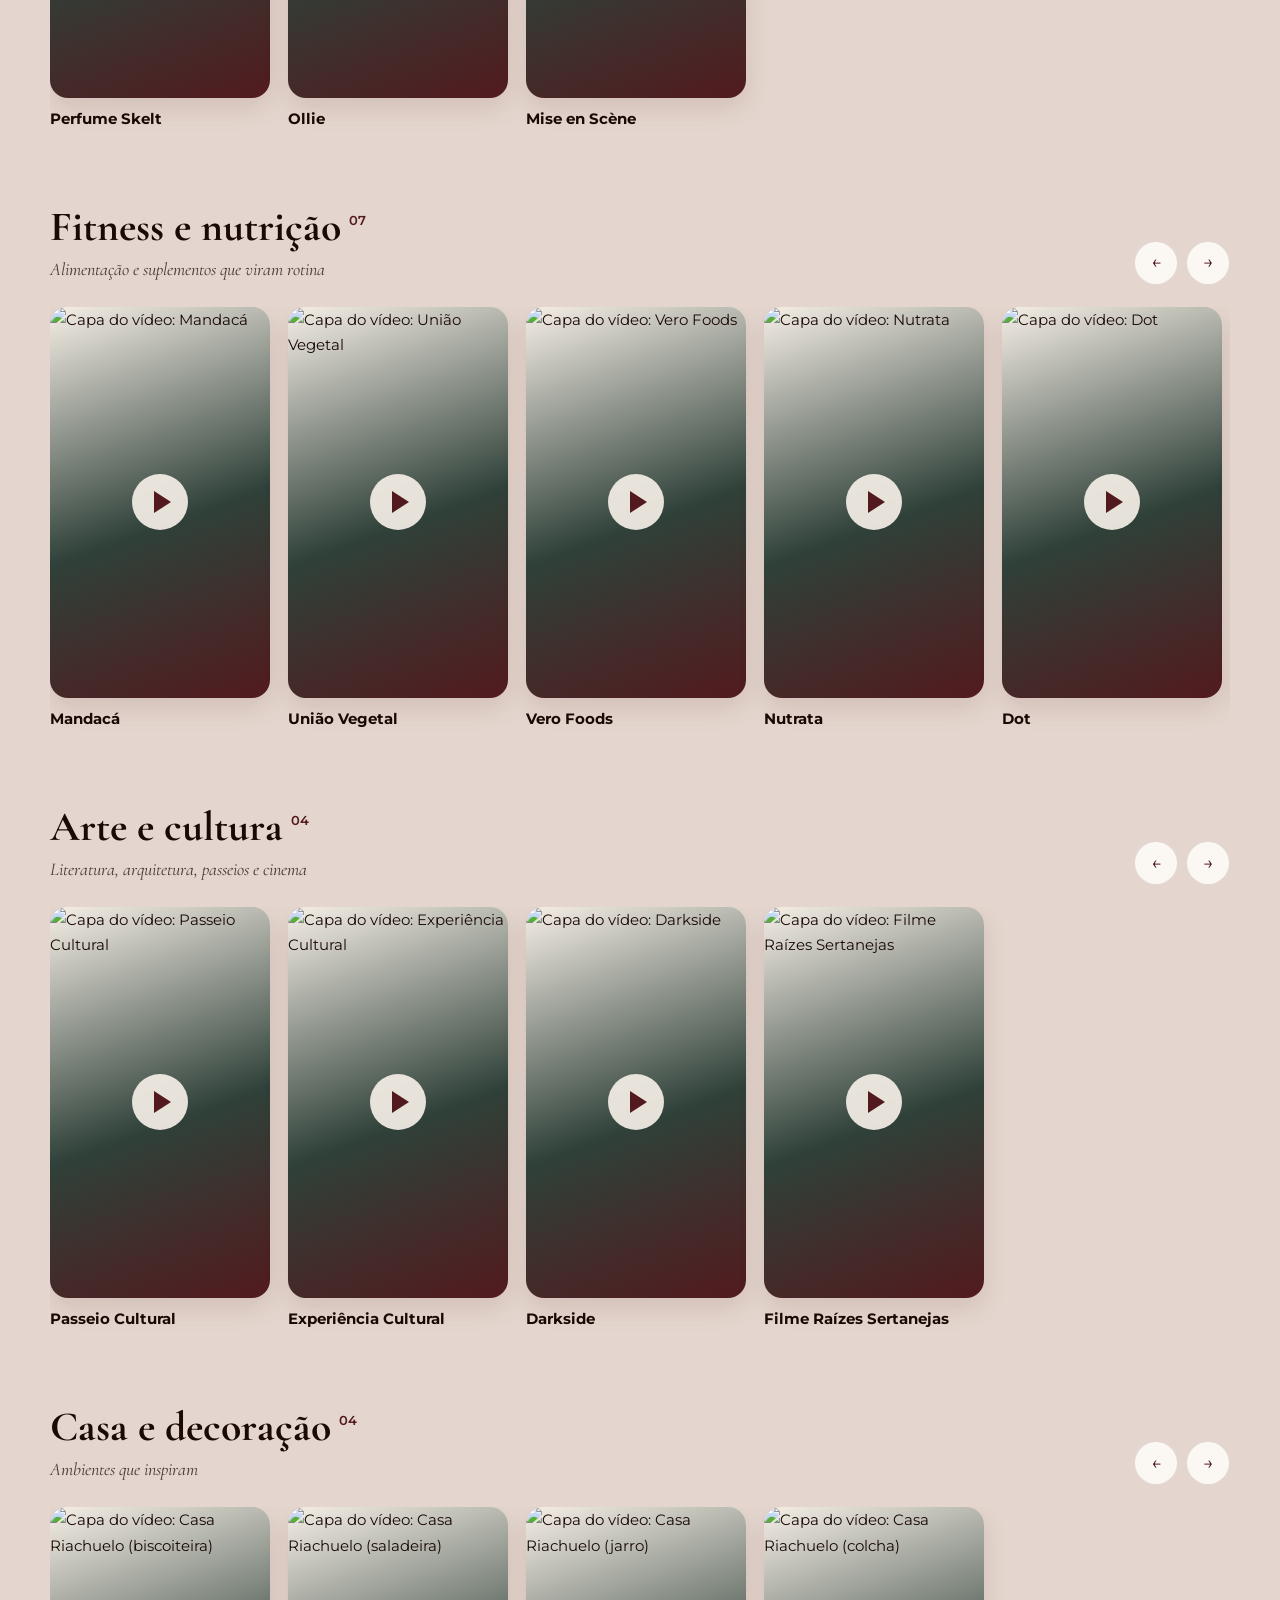
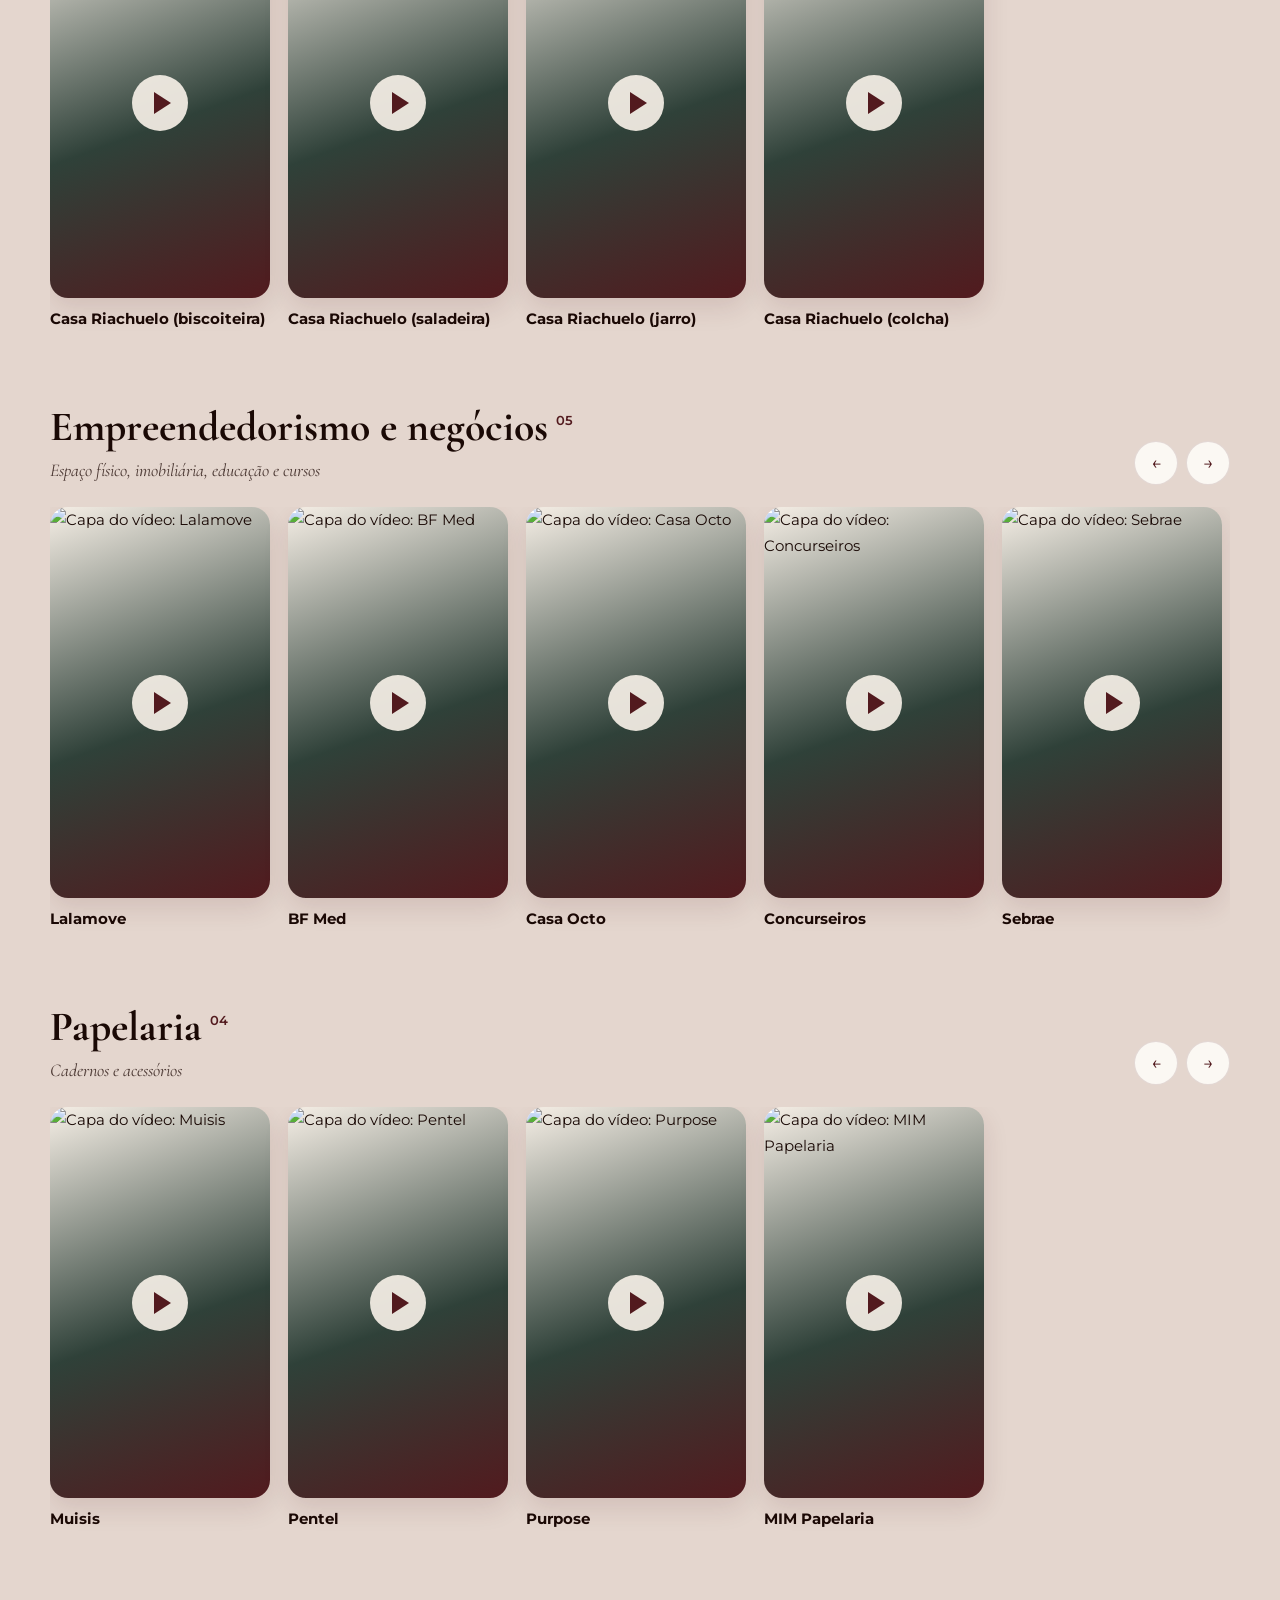
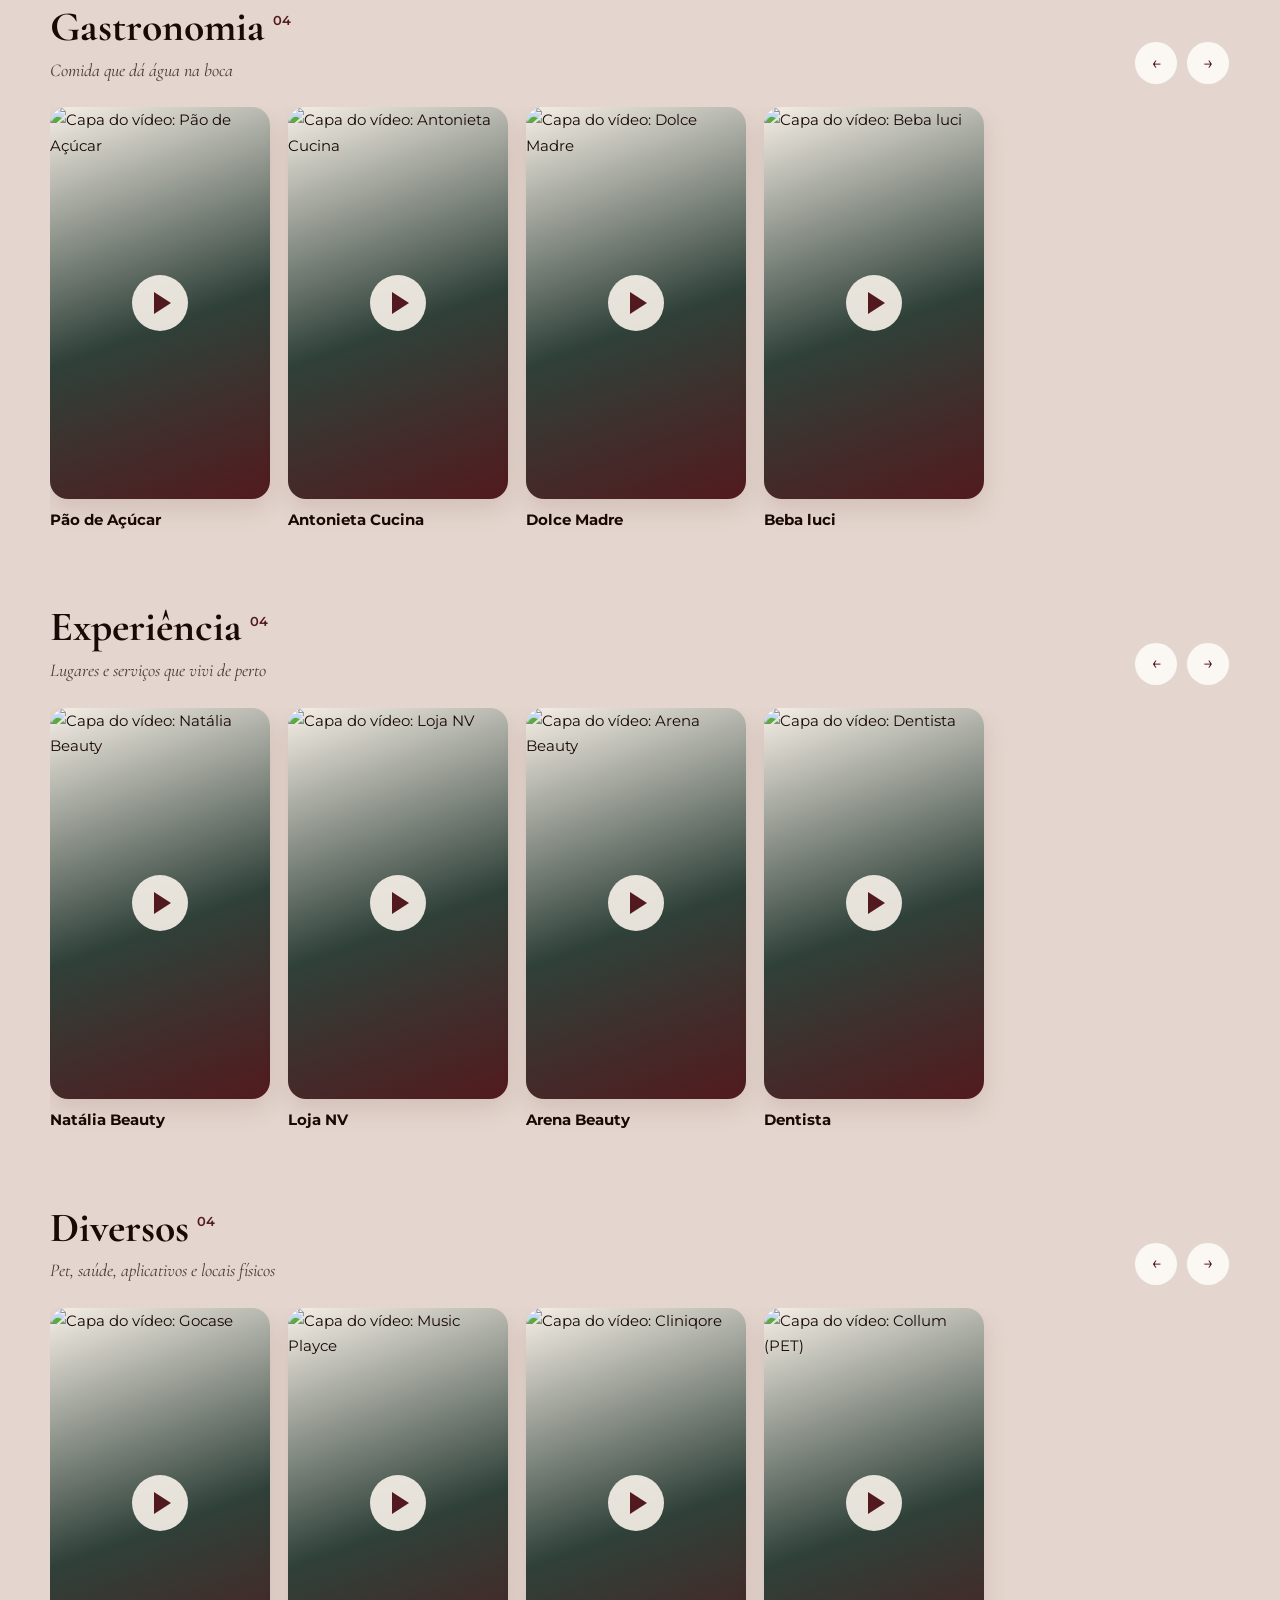
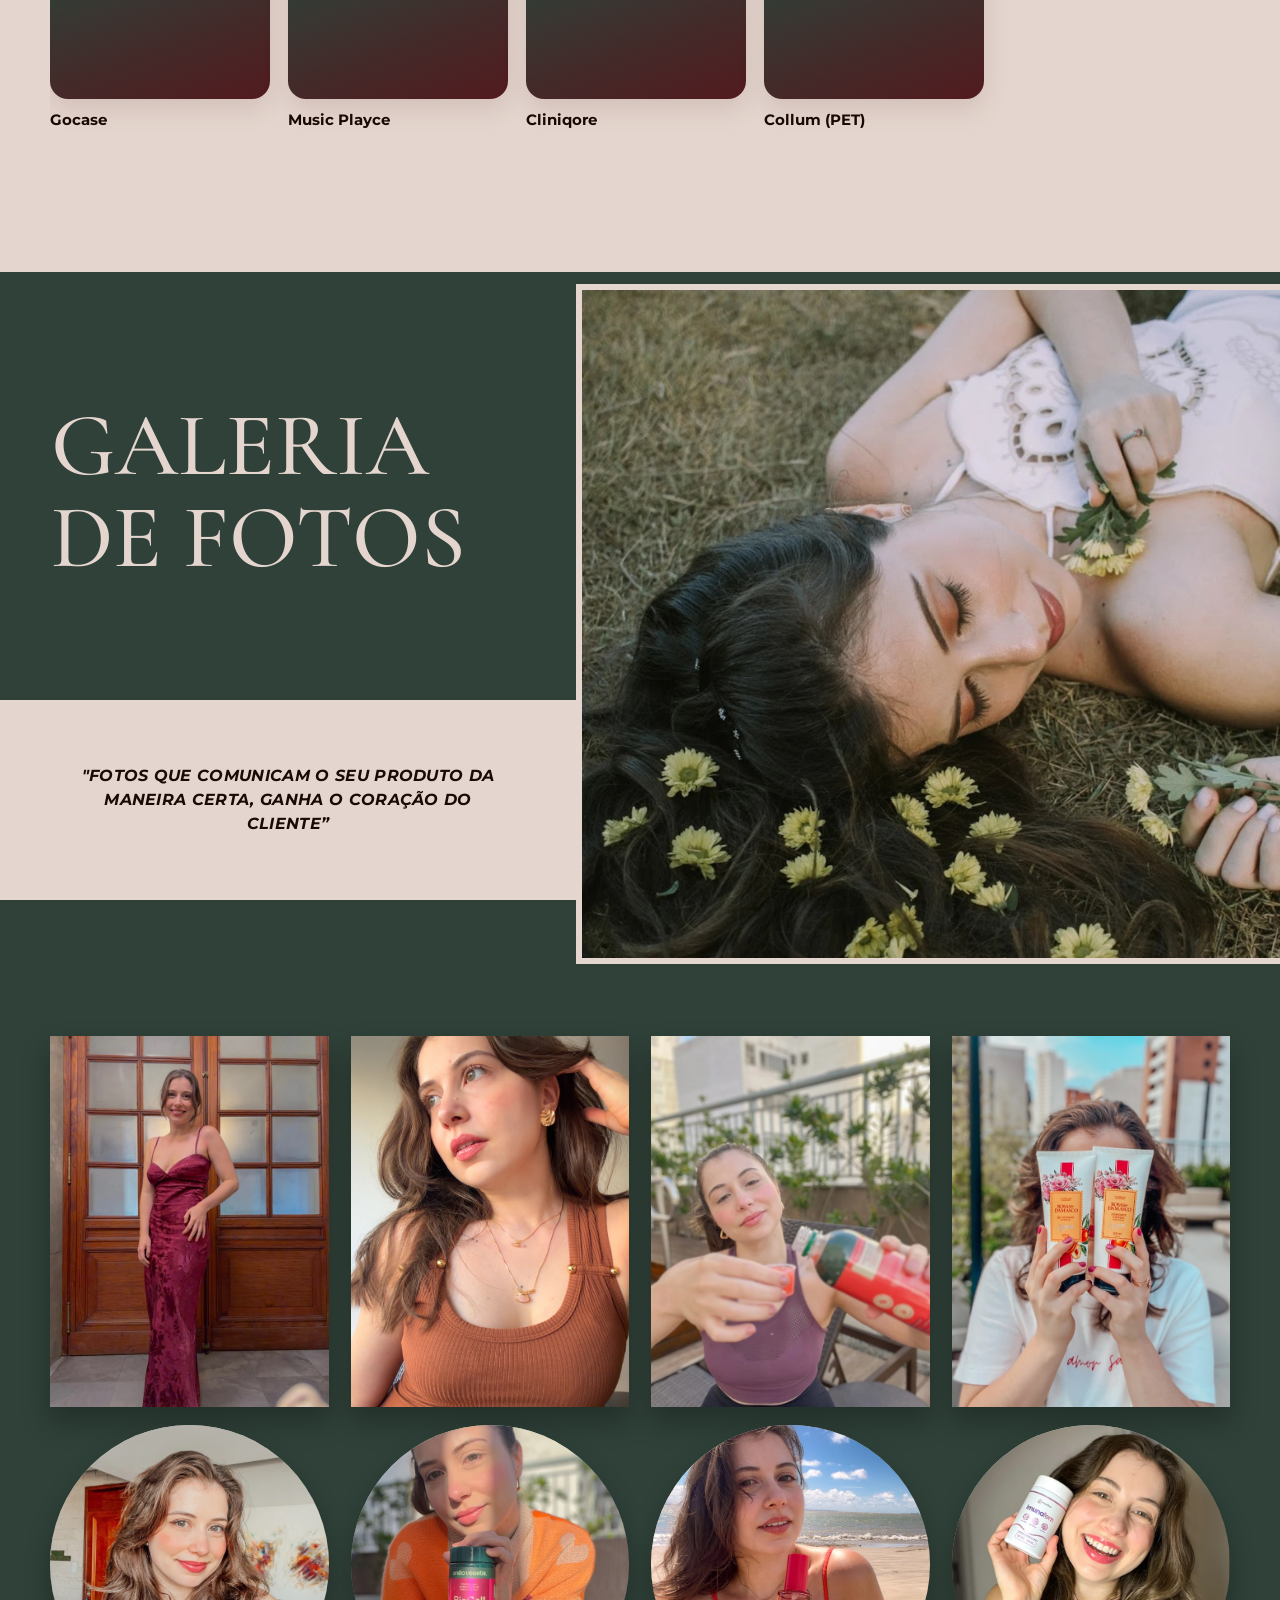
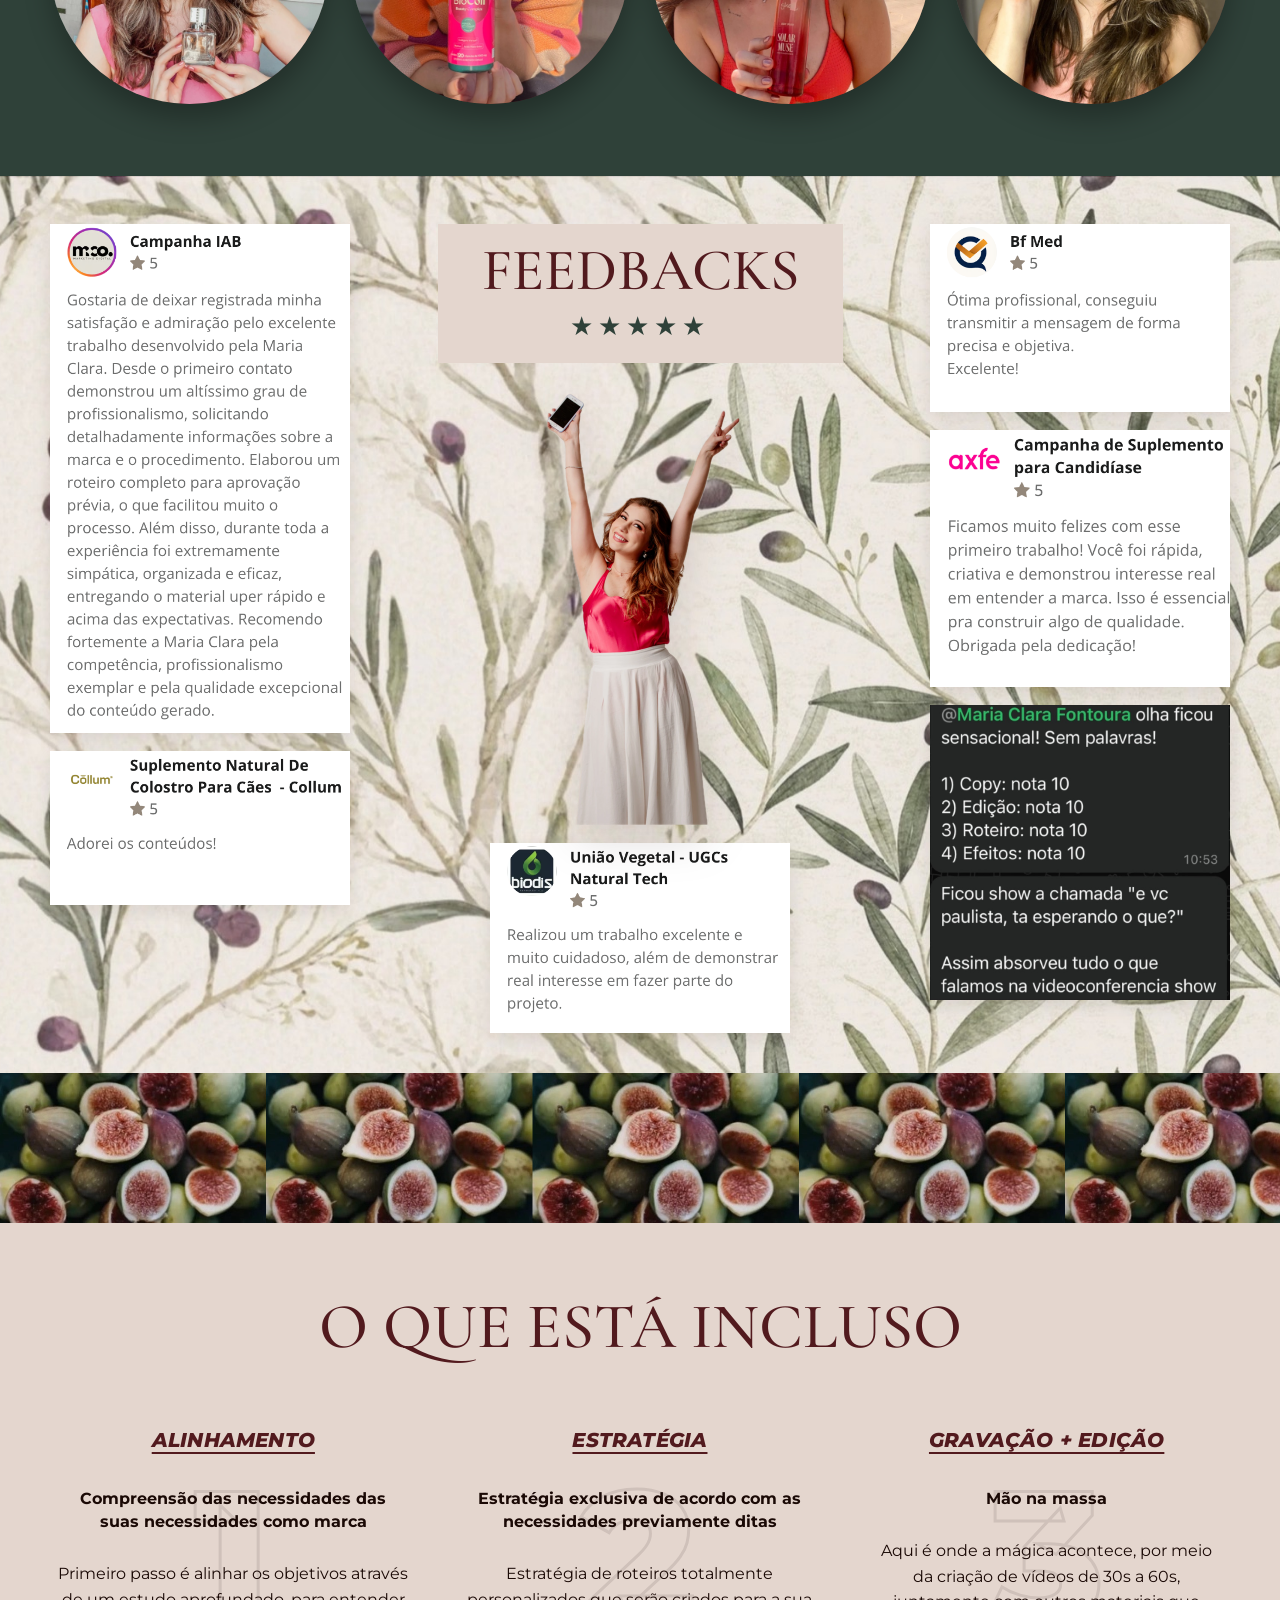
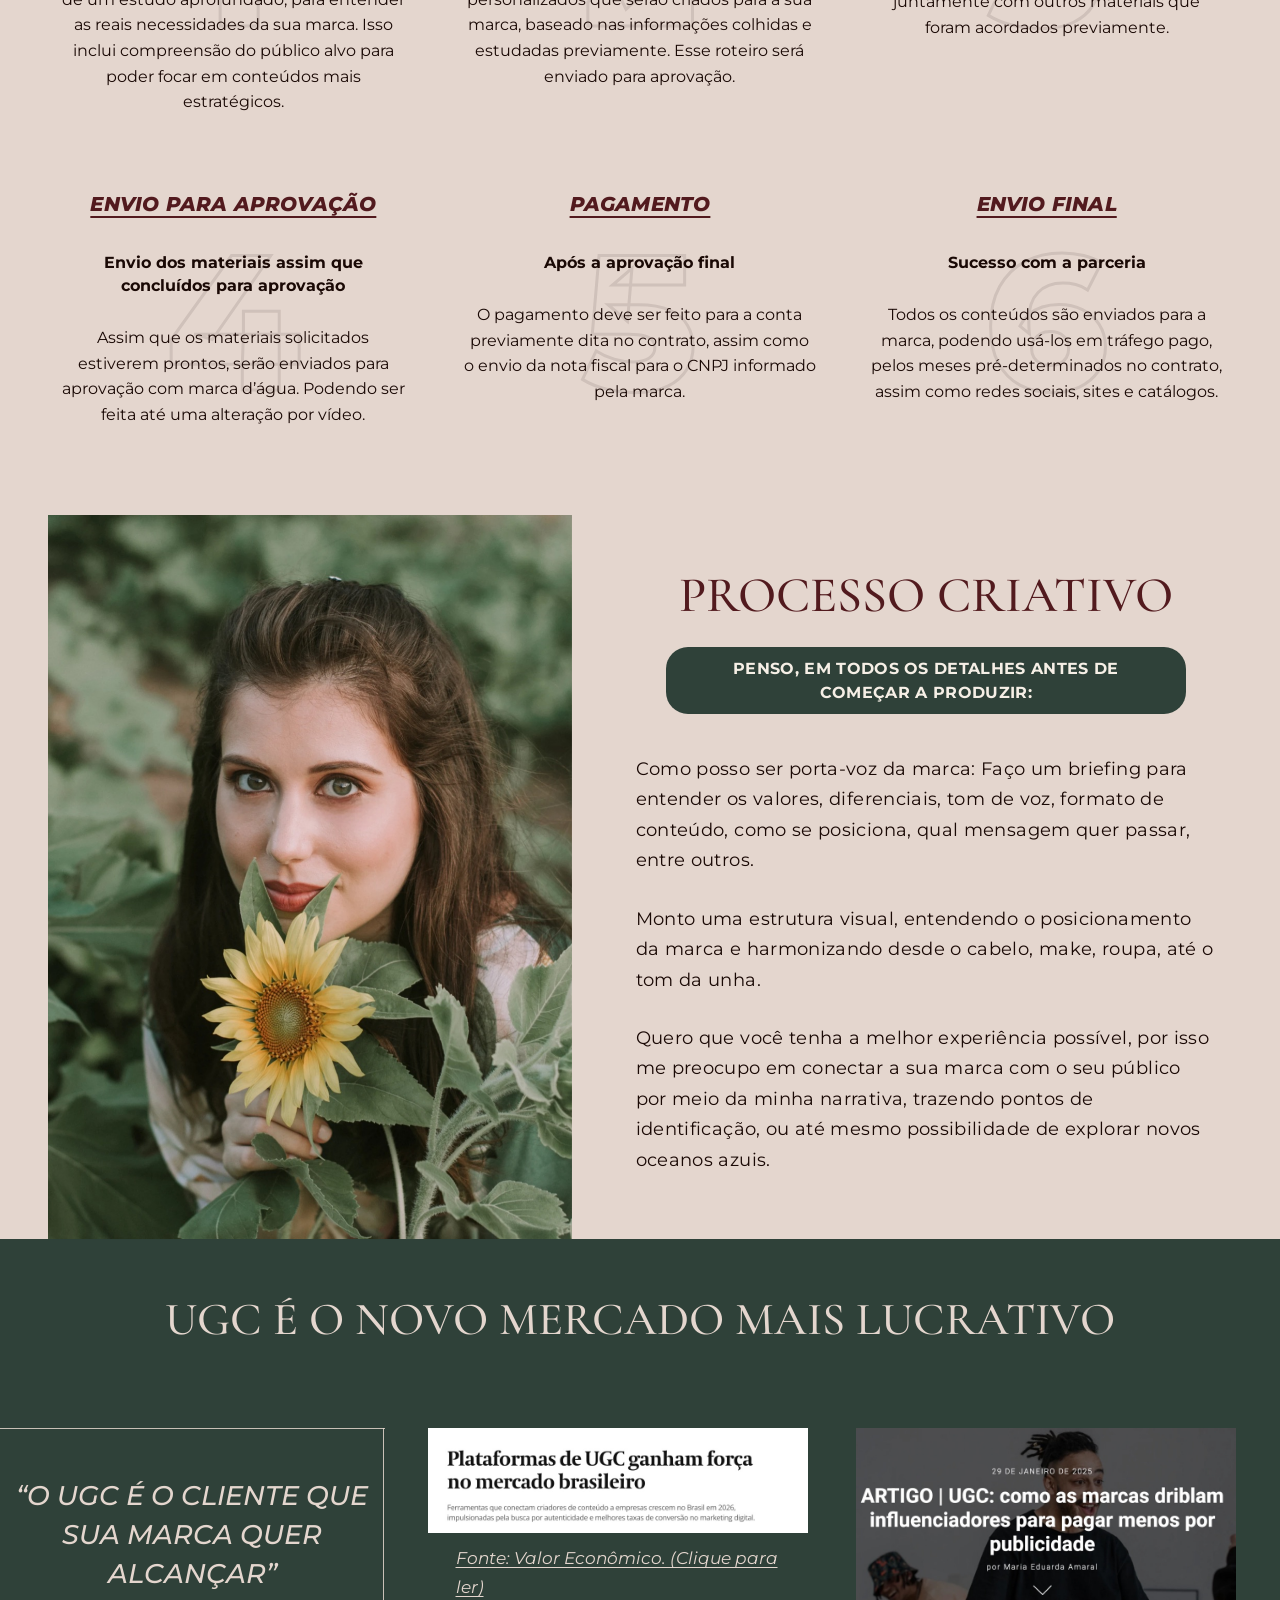
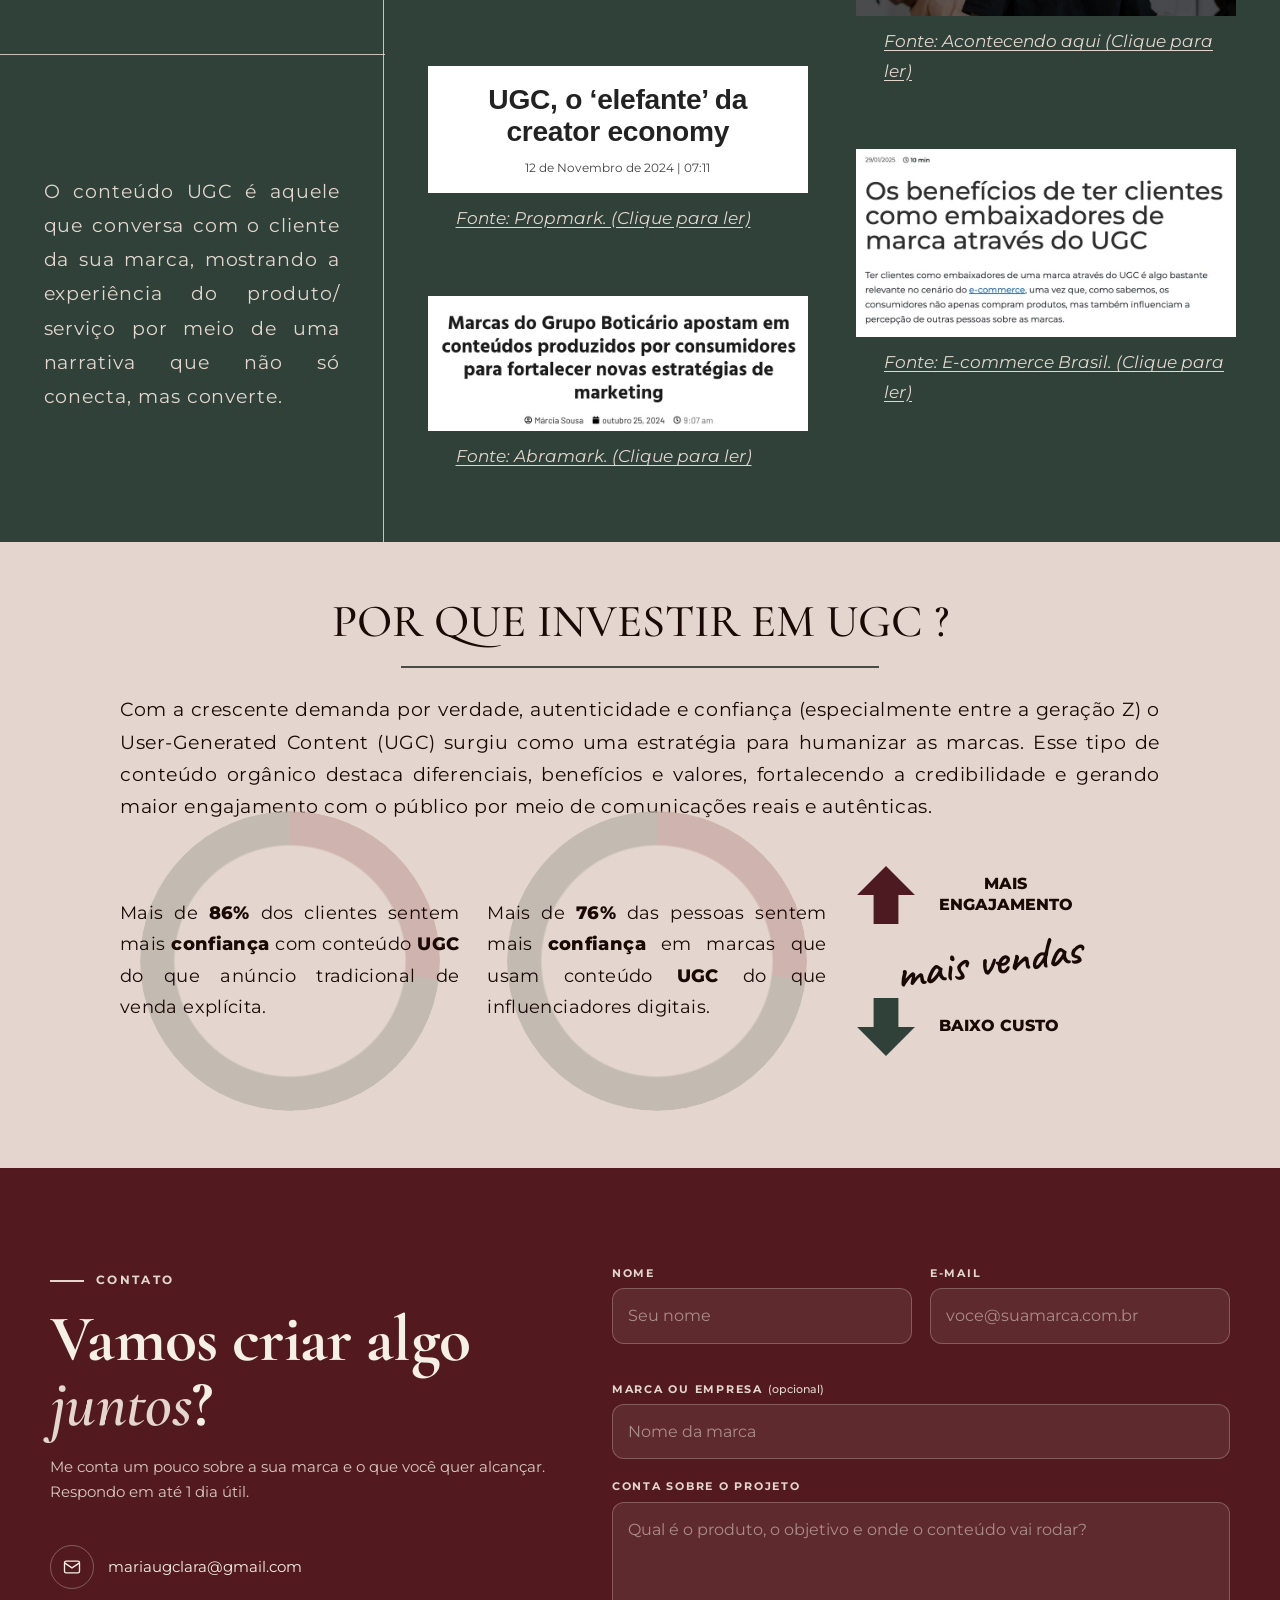
==== commit 85eee7c0: "Transcrição do filme Raízes Sertanejas em inglês e espanhol Co-Authored-By: Claude Opus 5.5 <noreply" ====
--- a/index.html
+++ b/index.html
@@ -1092,7 +1092,7 @@
 <!-- Ligação com o banco de dados (vídeos, formulário e visitas) -->
 <script src="https://cdn.jsdelivr.net/npm/@supabase/supabase-js@2"></script>
 <script src="js/banco.js"></script>
-<script src="js/transcricoes.js?v=25"></script>
+<script src="js/transcricoes.js?v=26"></script>
 <script>
 (function () {
   "use strict";
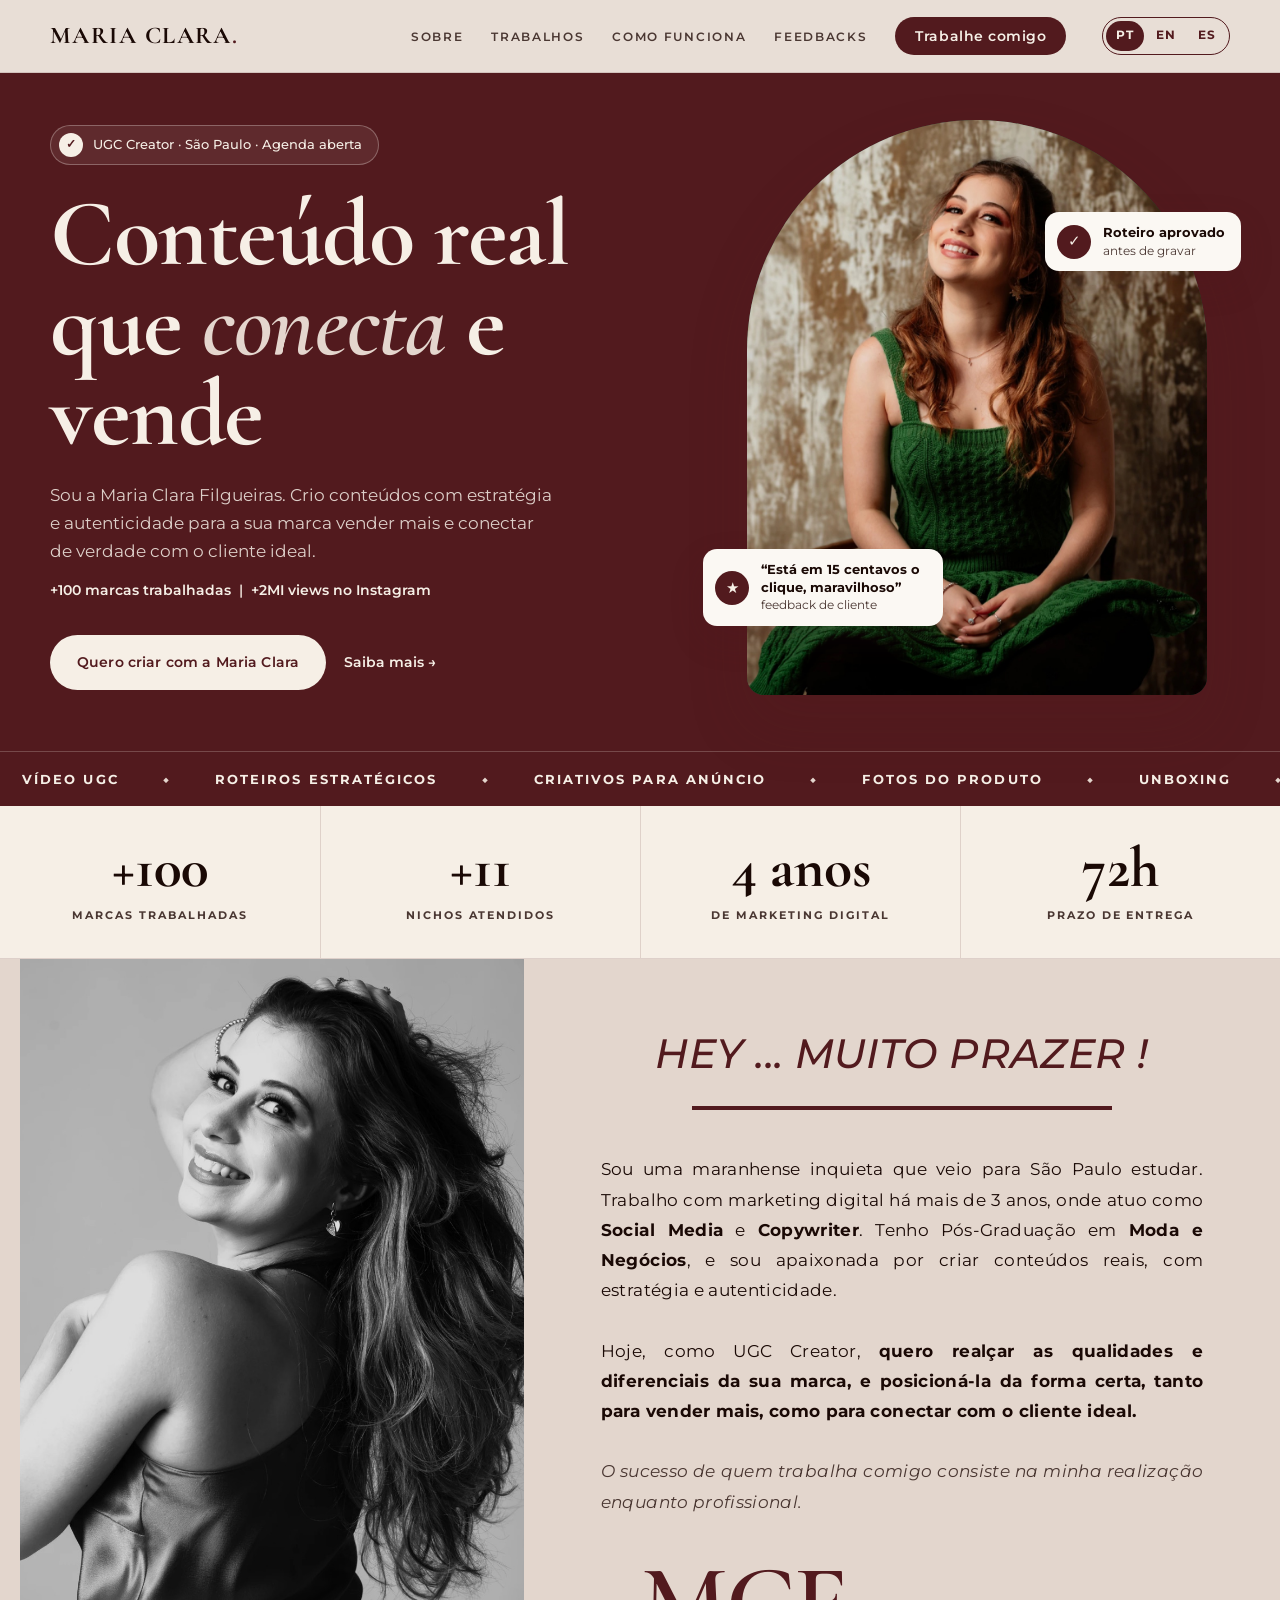
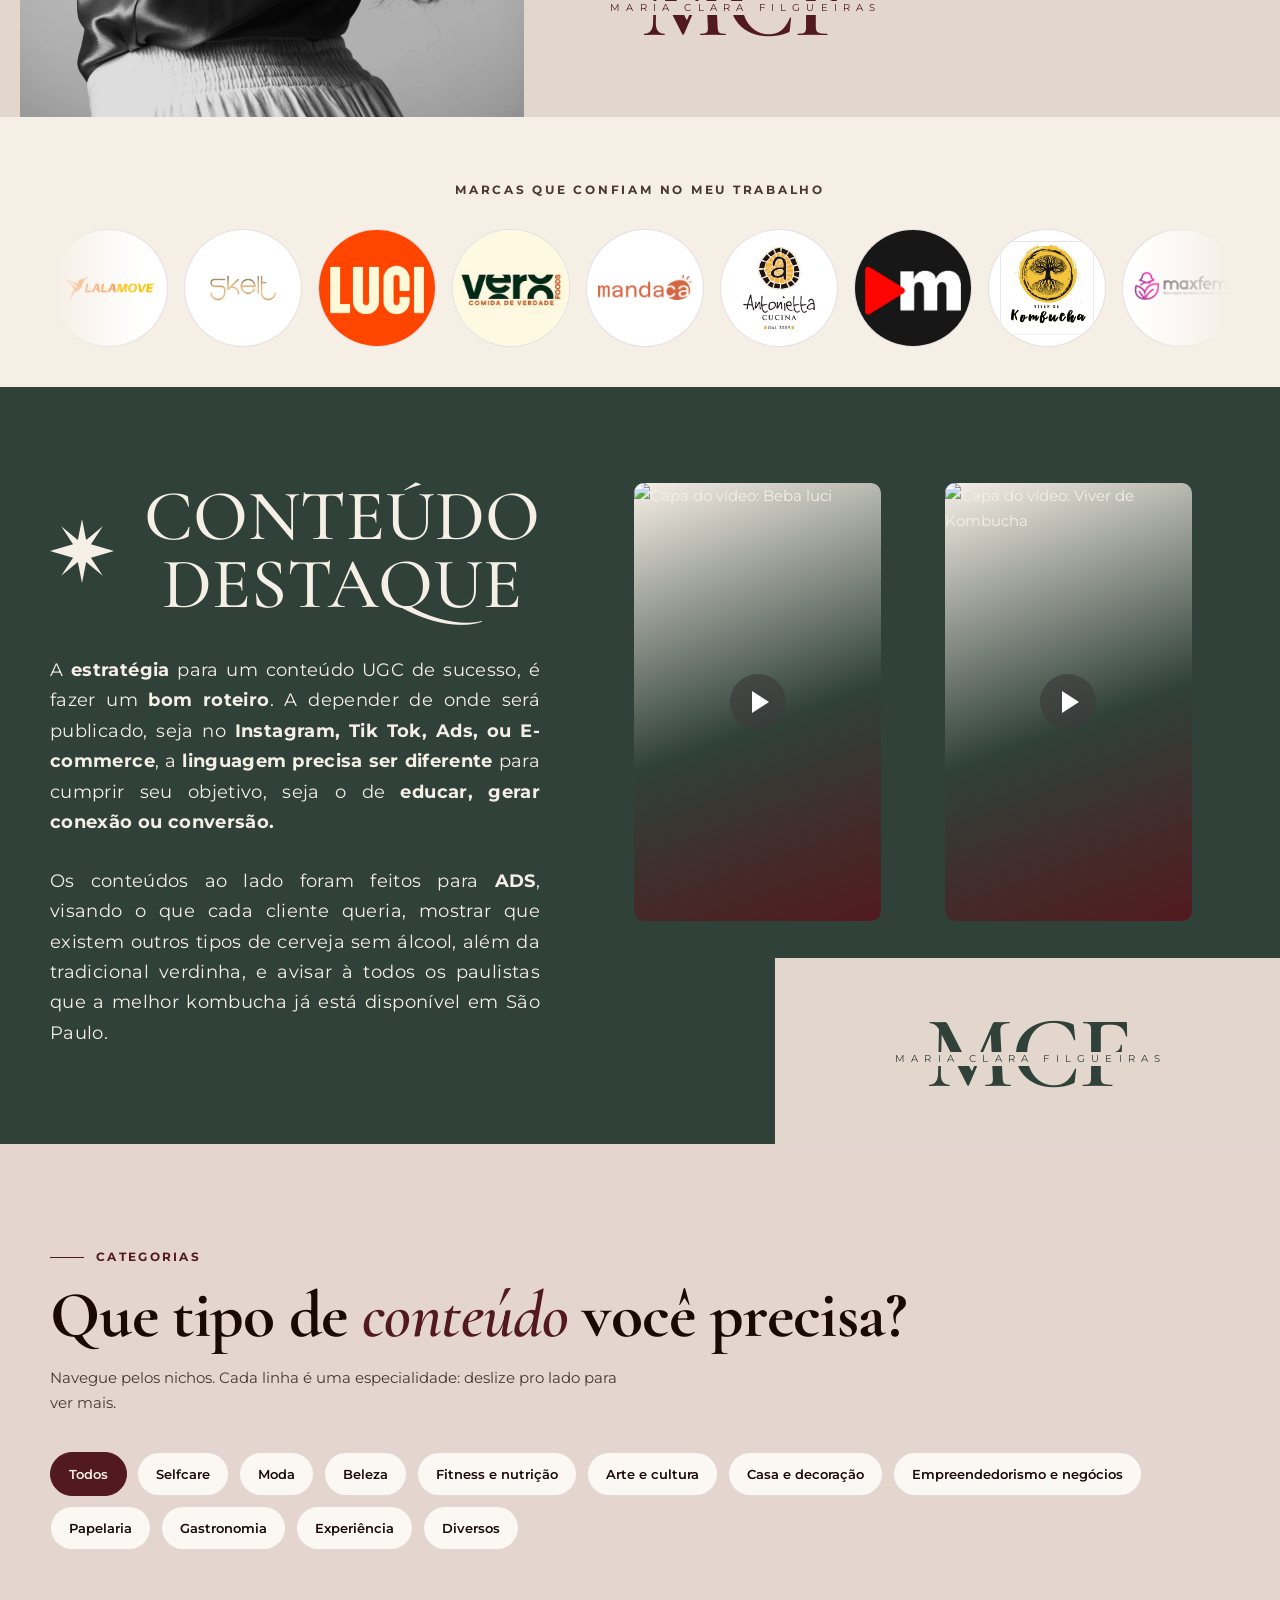
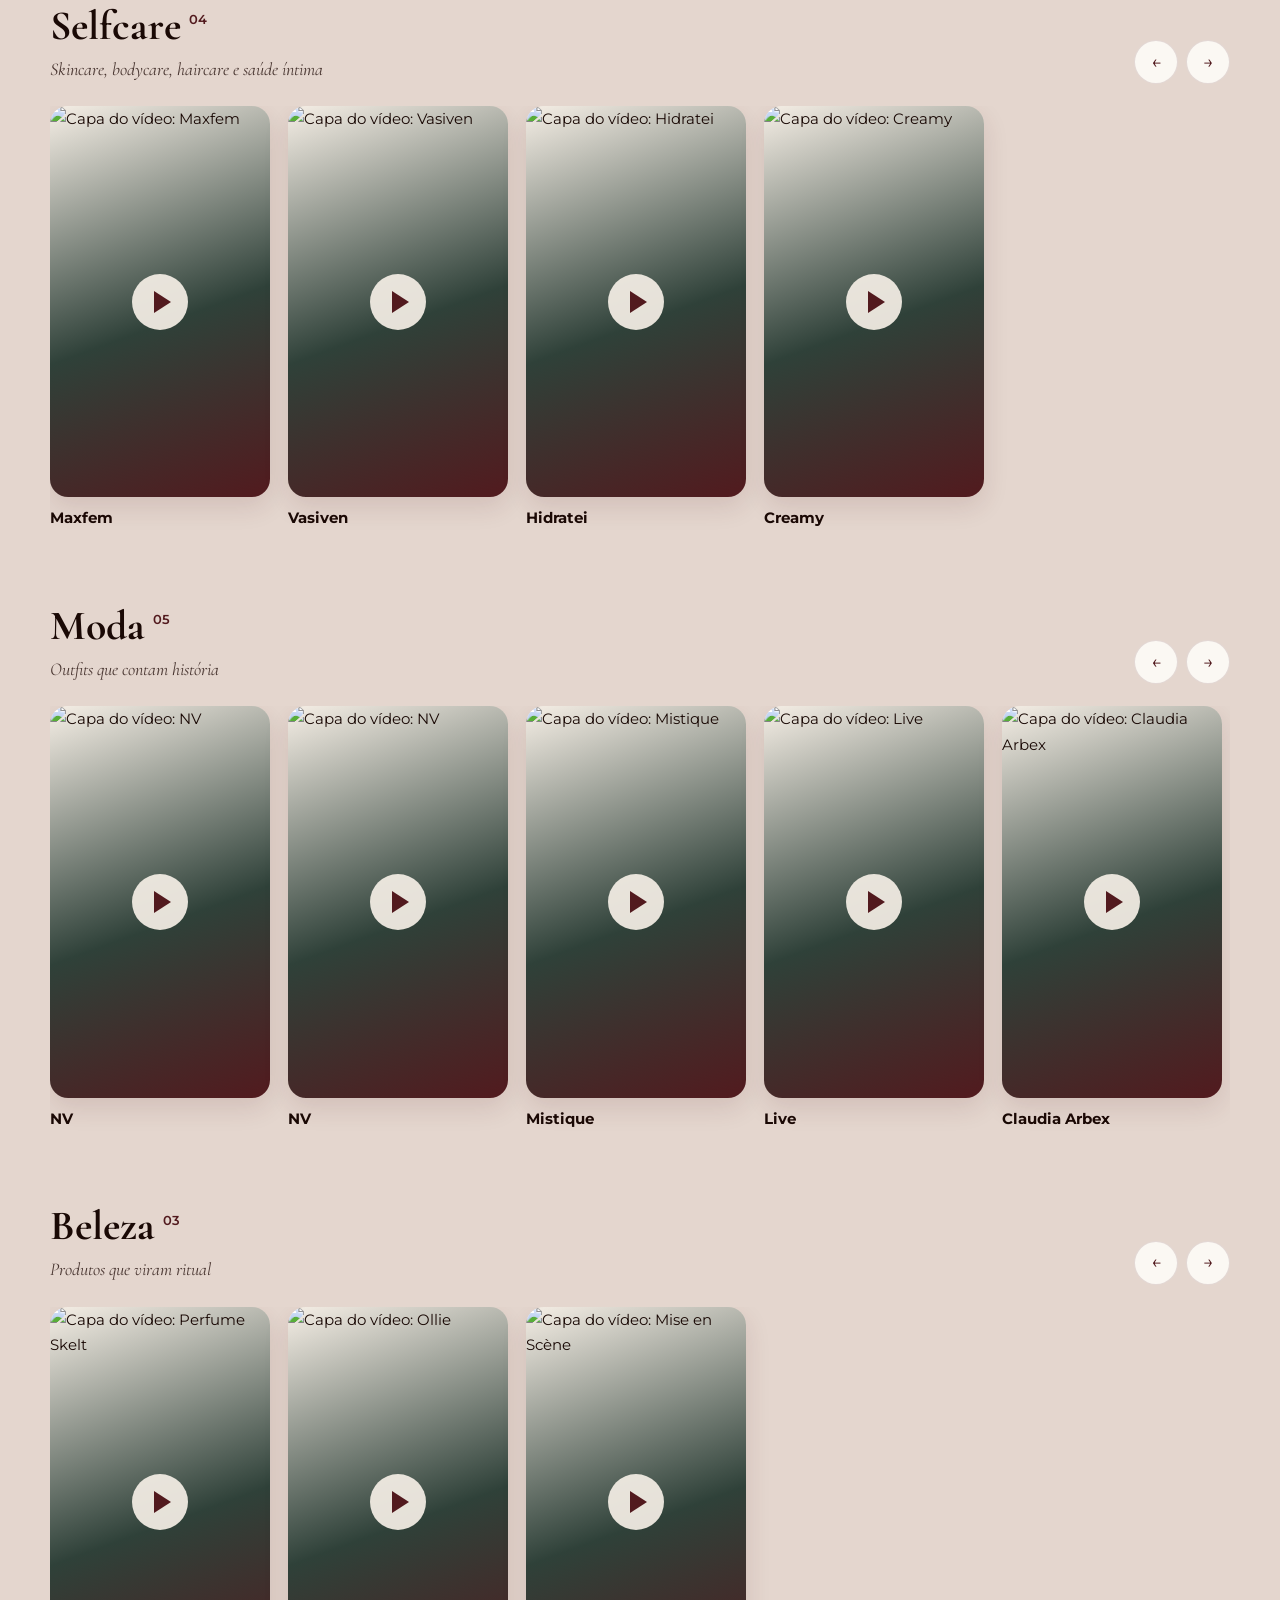
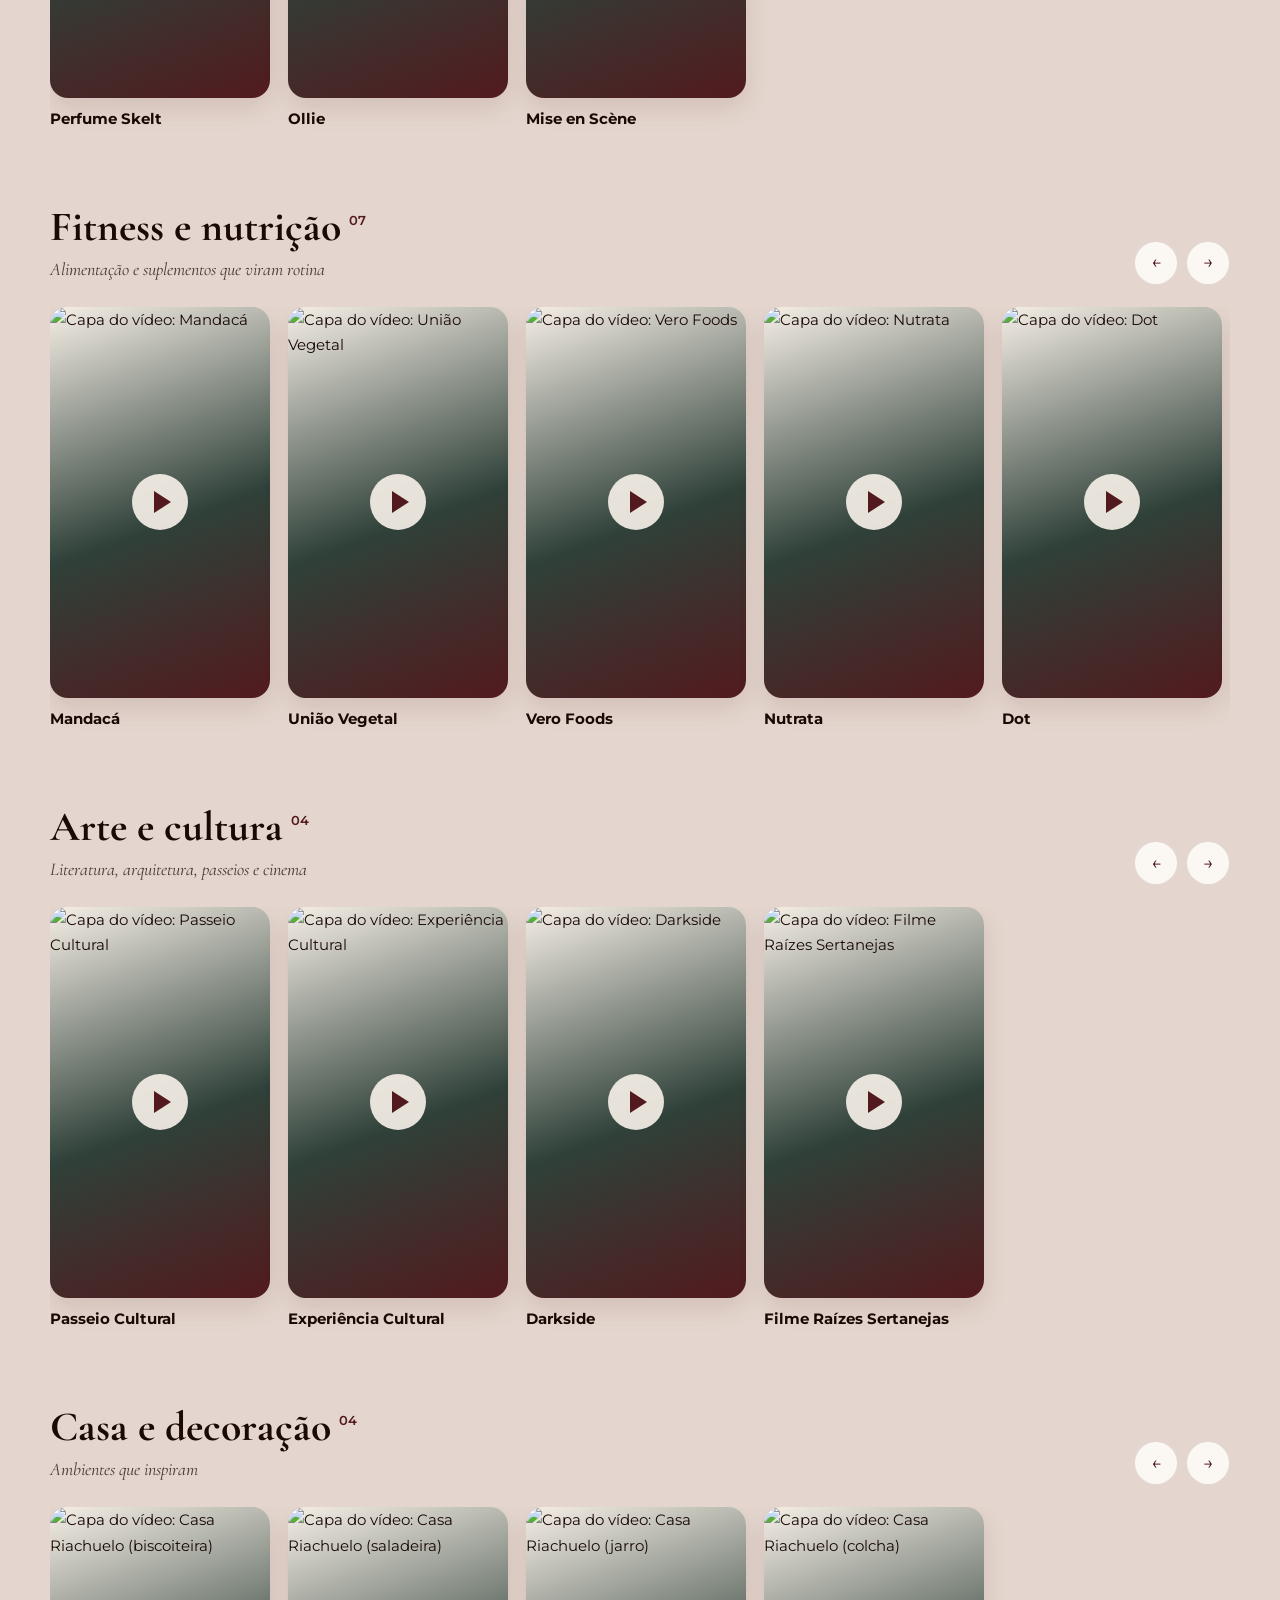
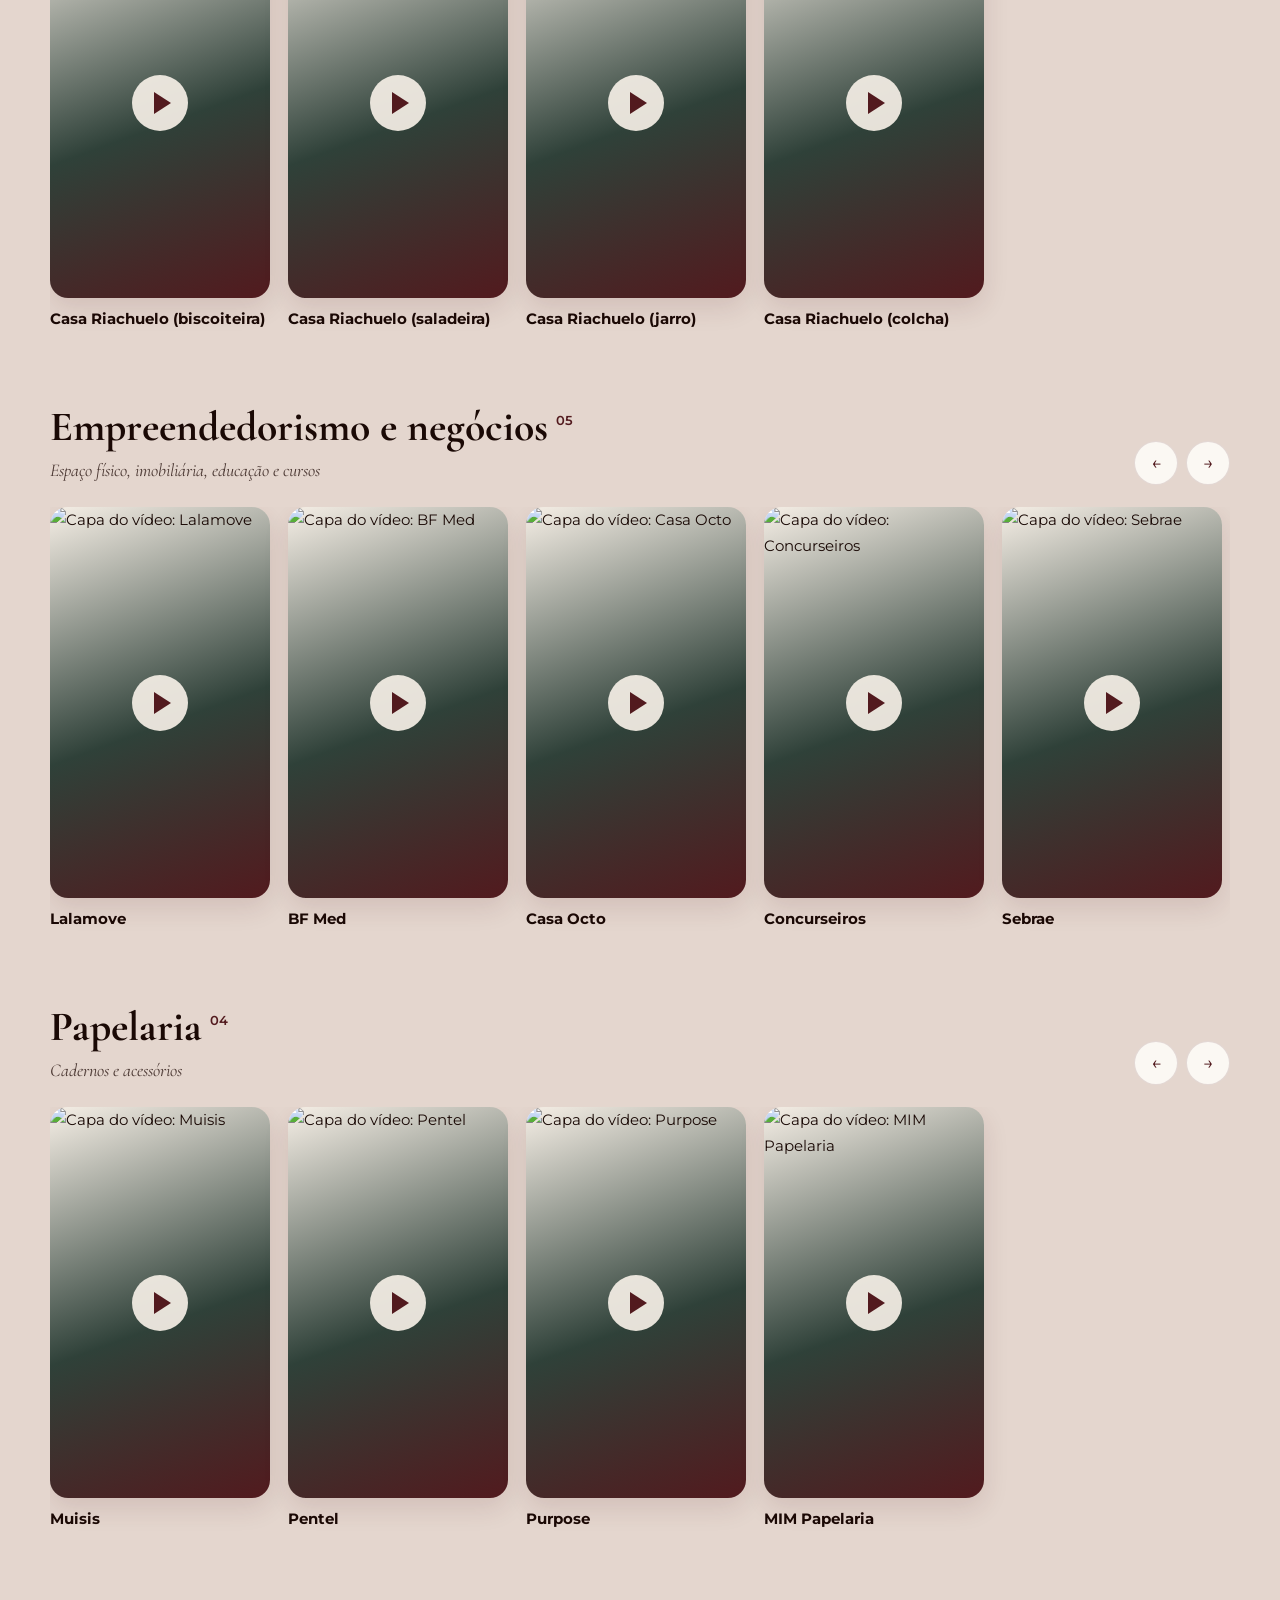
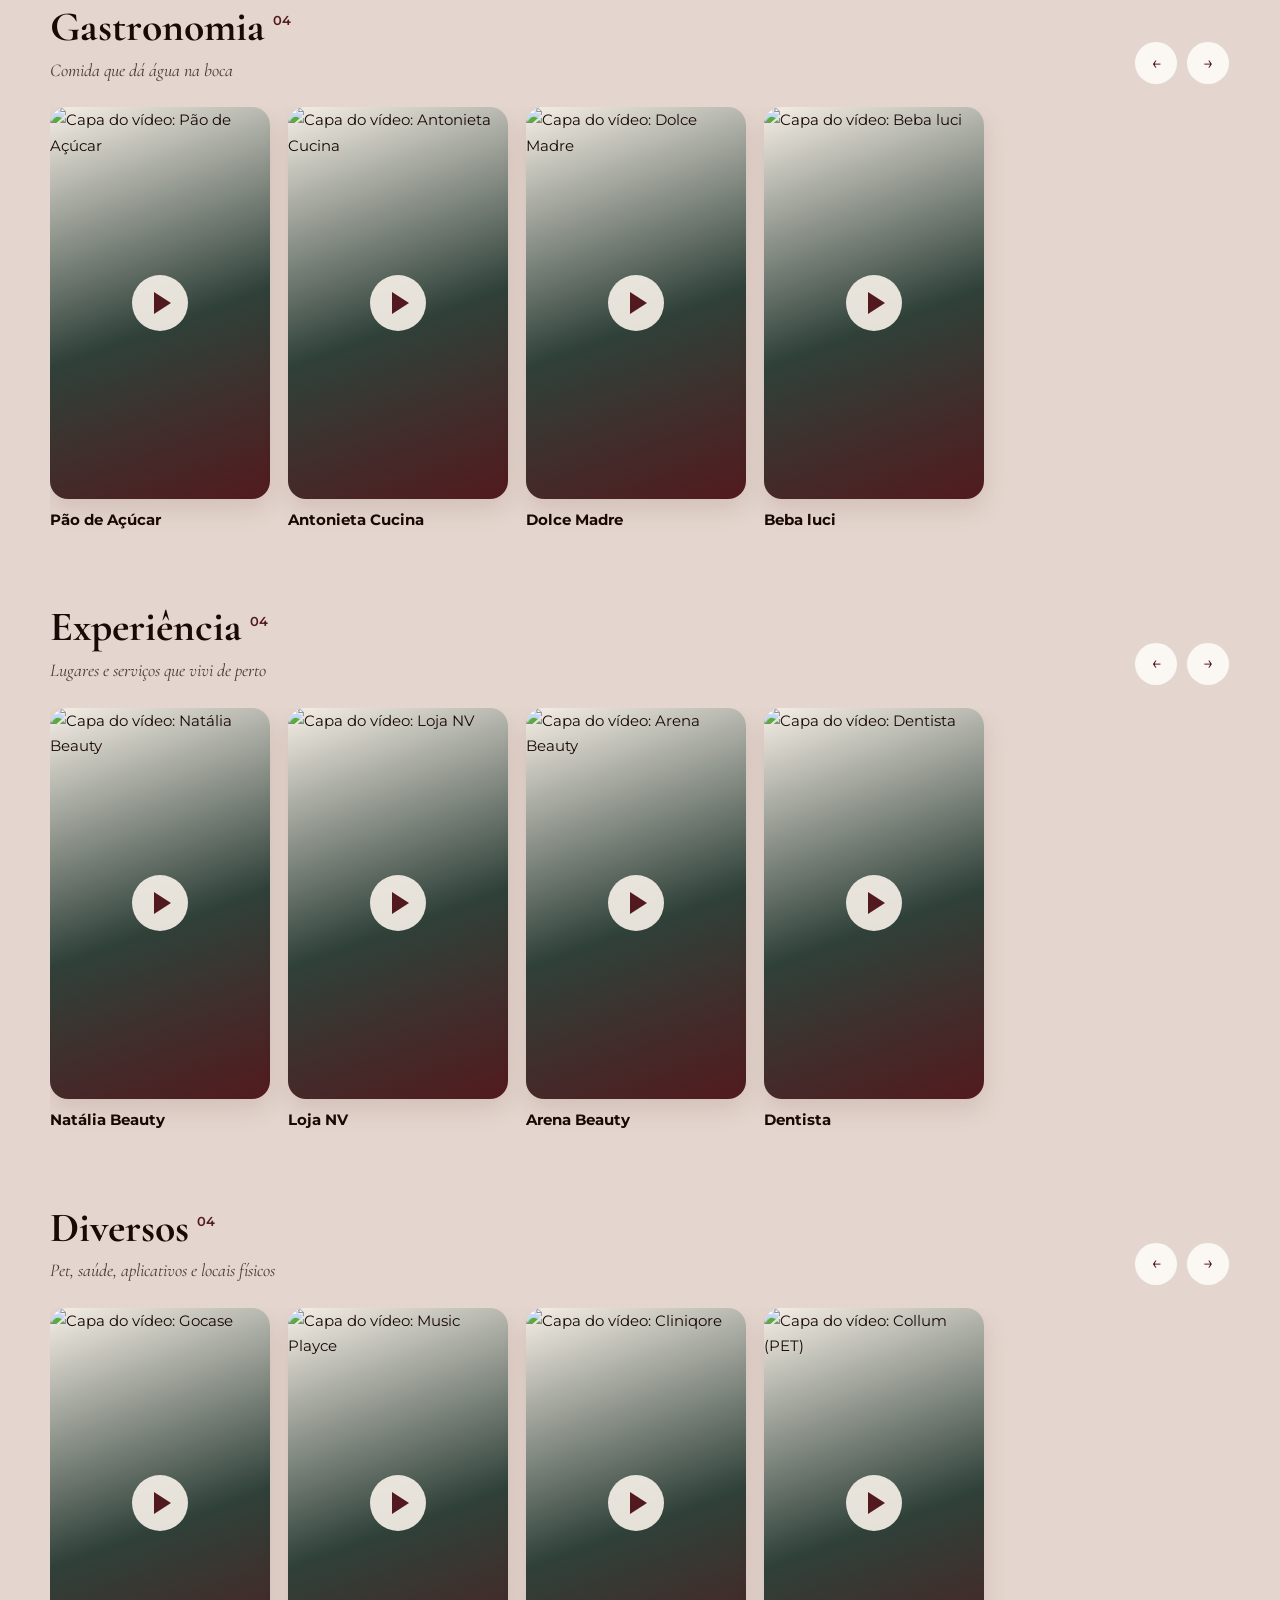
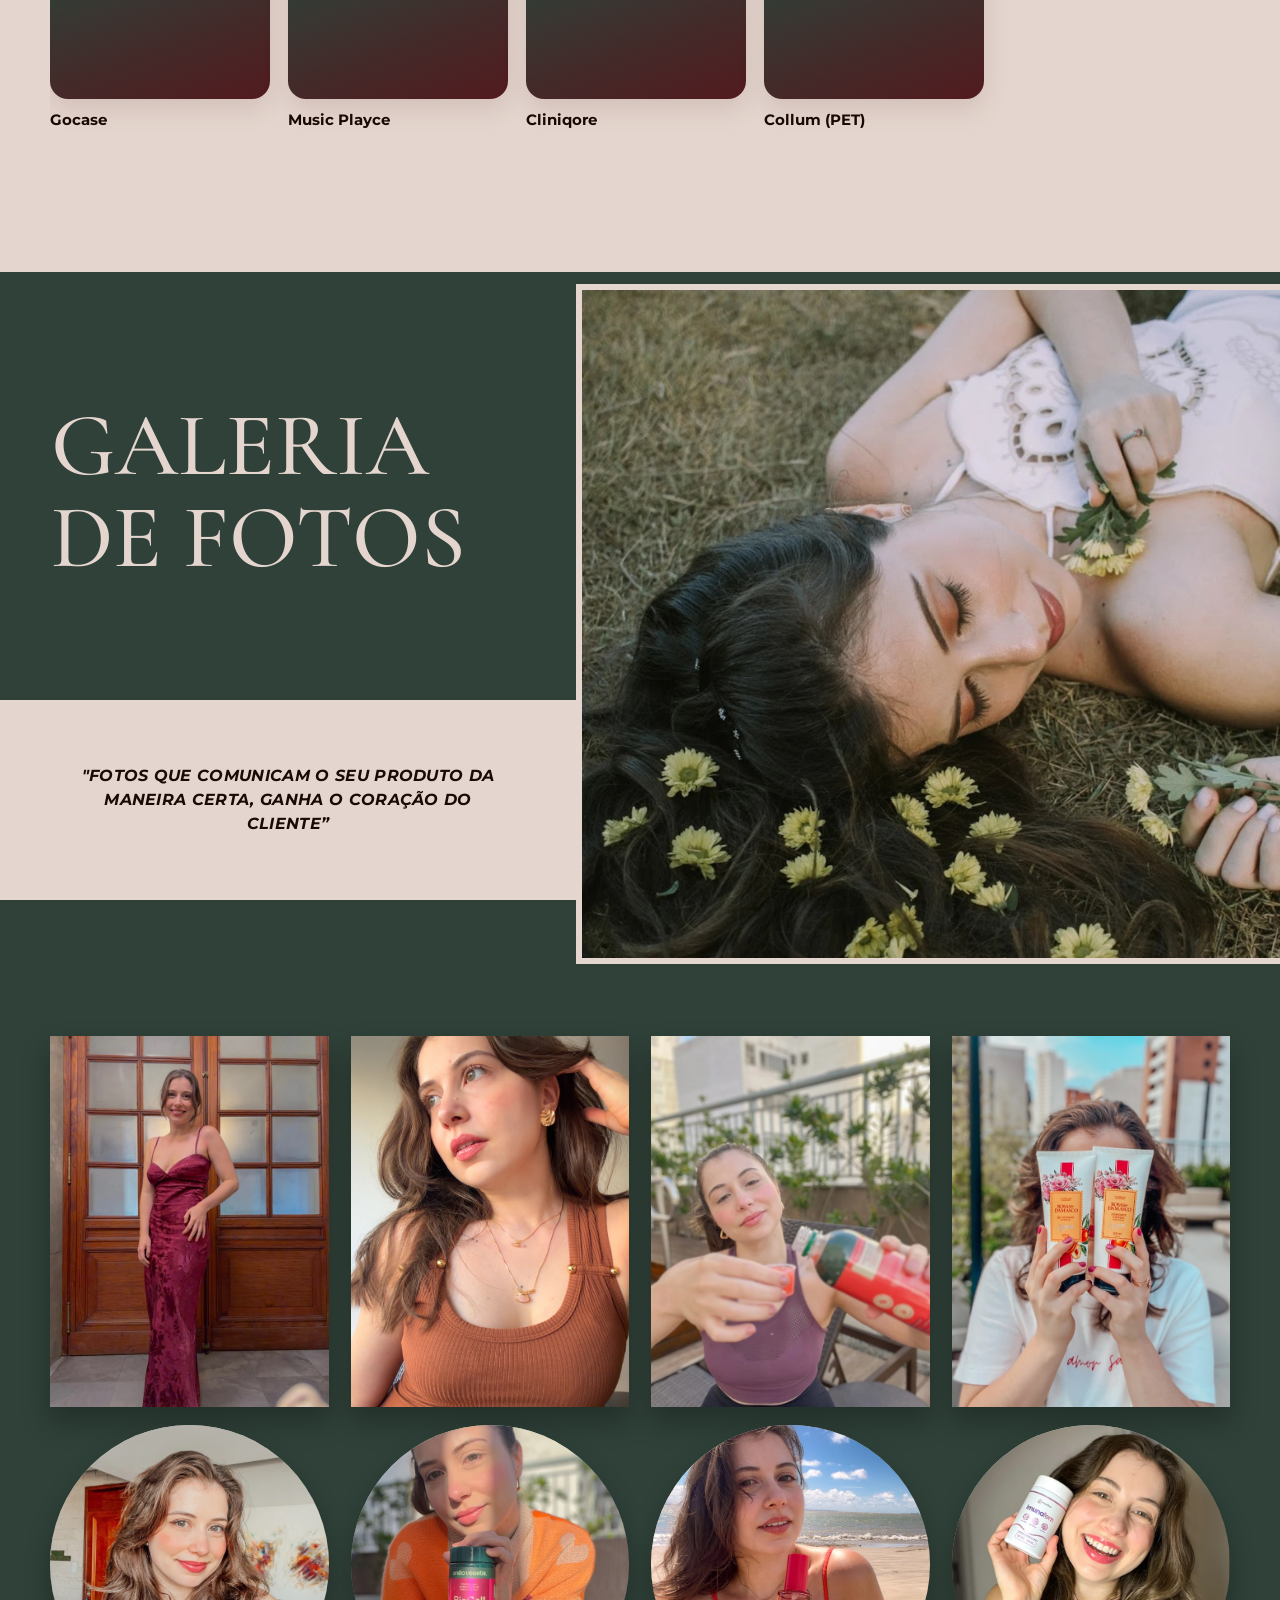
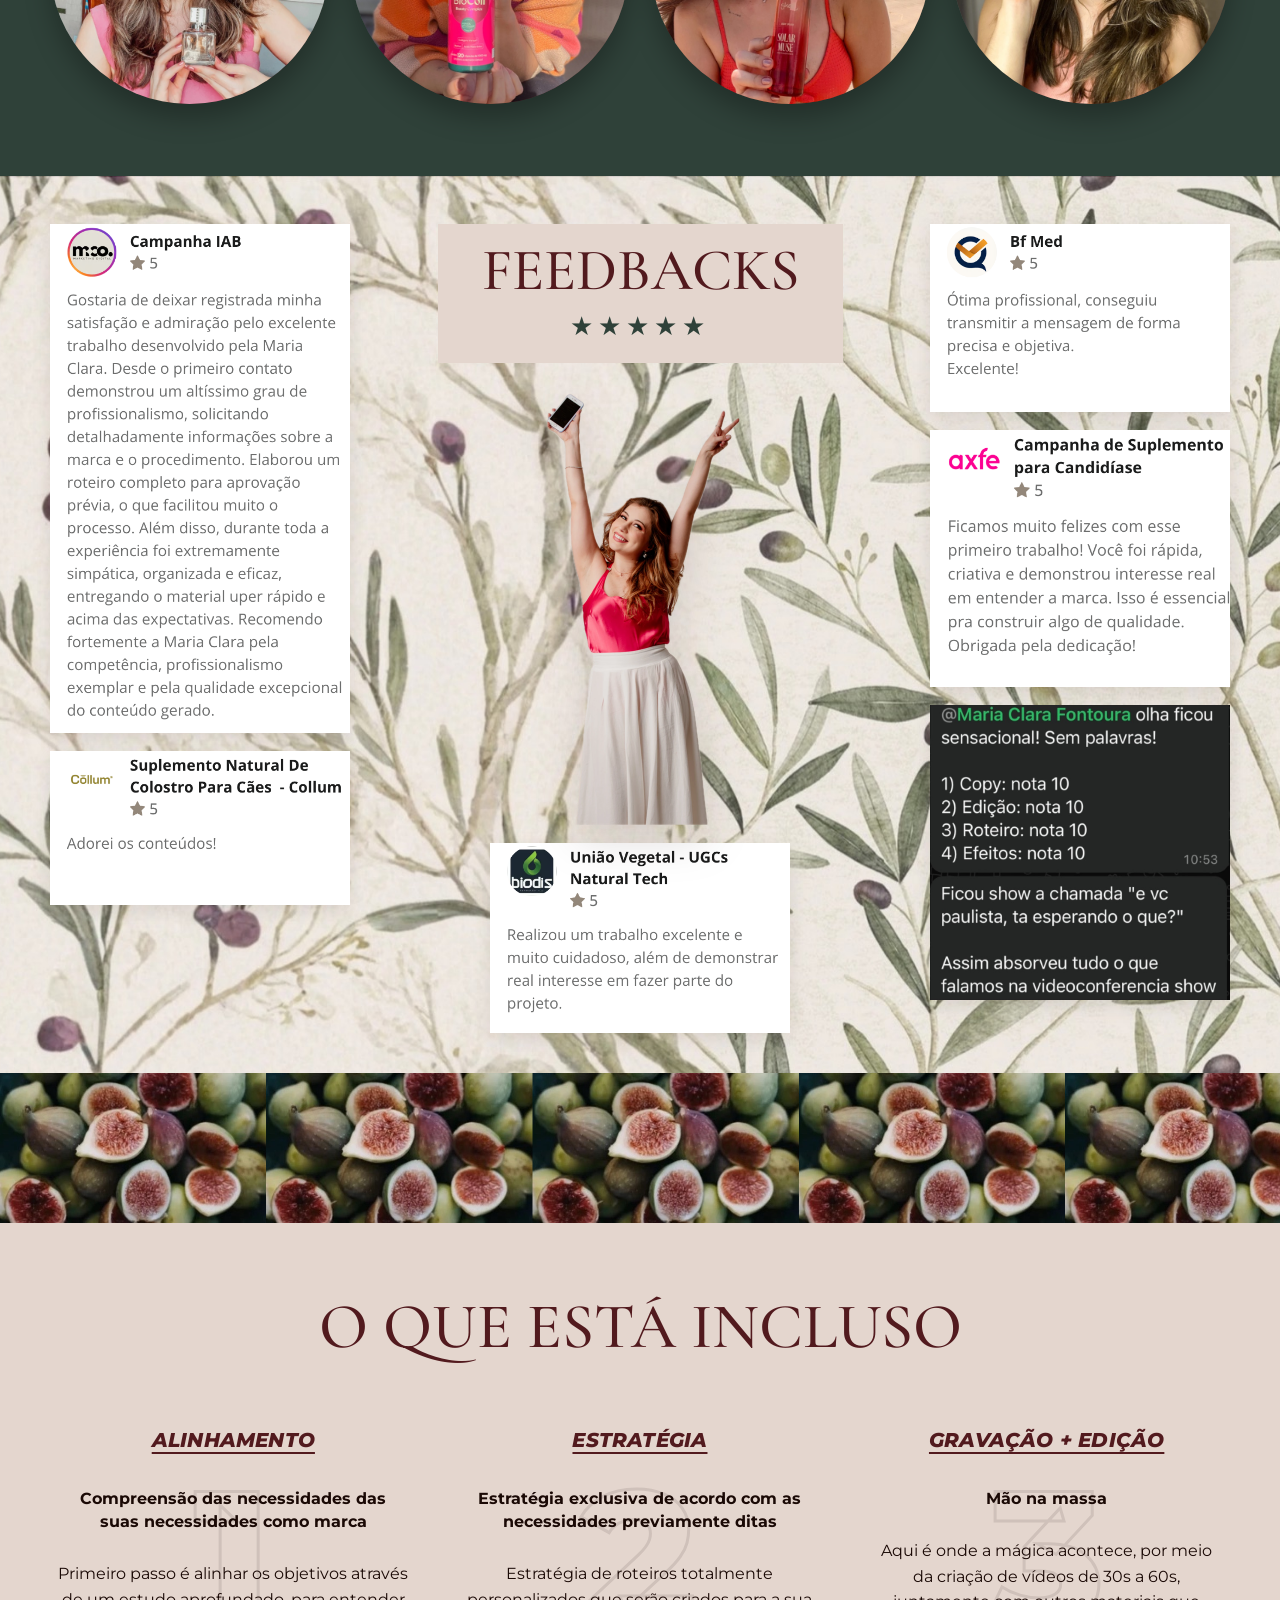
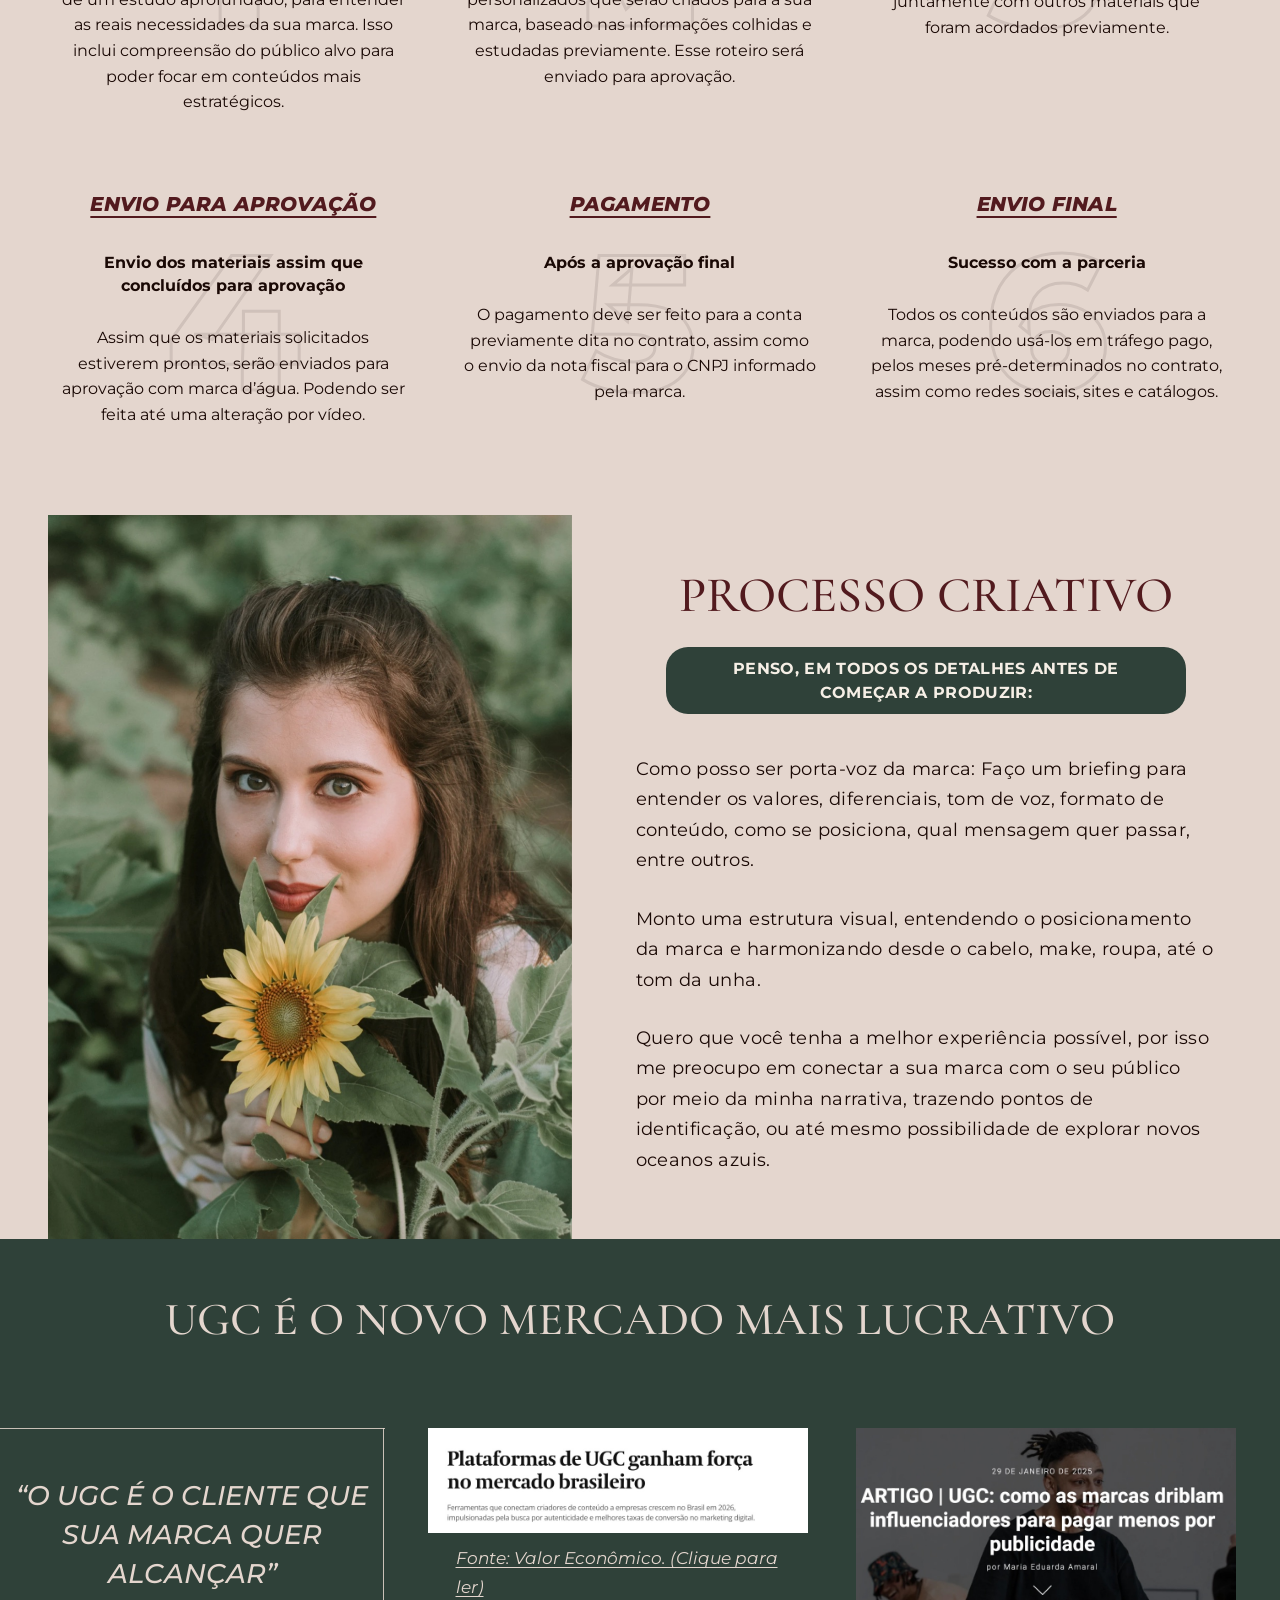
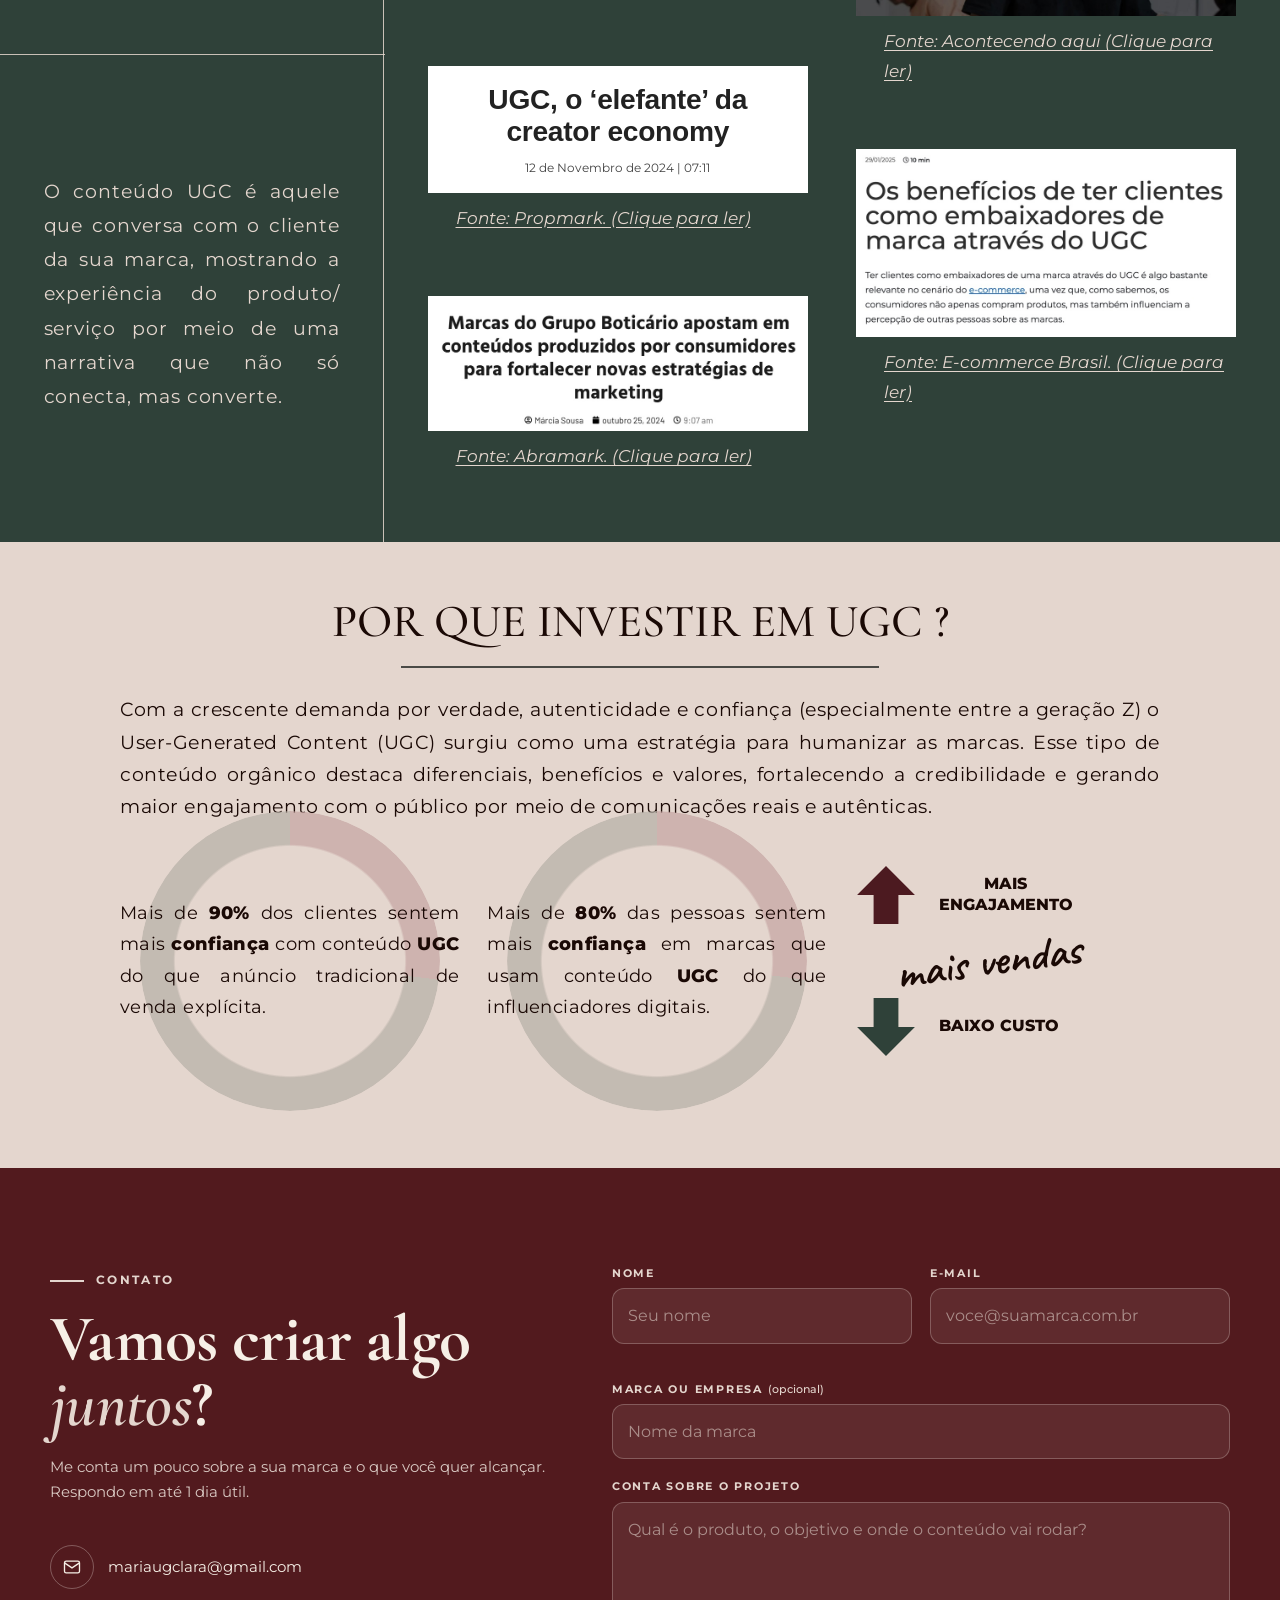
==== commit 938ba1b1: "Transcrição da biscoiteira Casa Riachuelo em inglês e espanhol Co-Authored-By: Claude Opus 5.5 <nore" ====
--- a/index.html
+++ b/index.html
@@ -1092,7 +1092,7 @@
 <!-- Ligação com o banco de dados (vídeos, formulário e visitas) -->
 <script src="https://cdn.jsdelivr.net/npm/@supabase/supabase-js@2"></script>
 <script src="js/banco.js"></script>
-<script src="js/transcricoes.js?v=26"></script>
+<script src="js/transcricoes.js?v=27"></script>
 <script>
 (function () {
   "use strict";
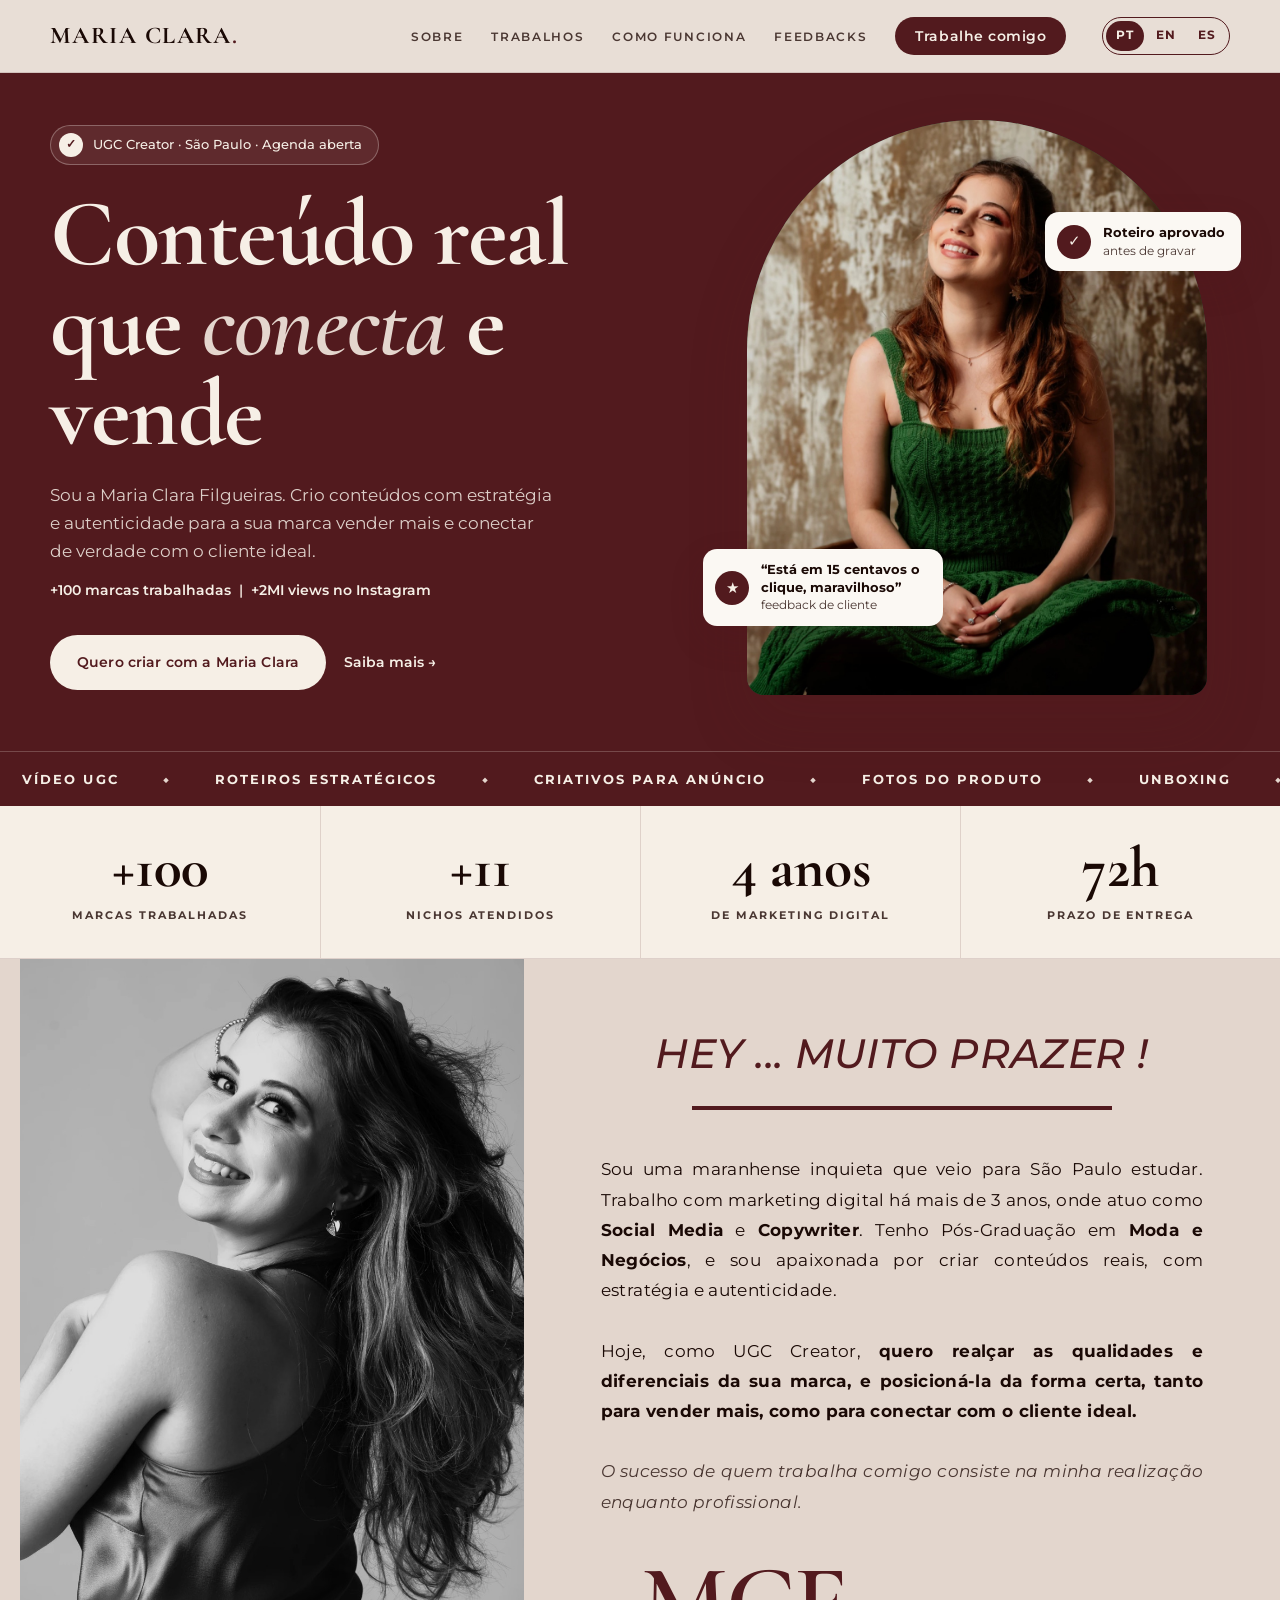
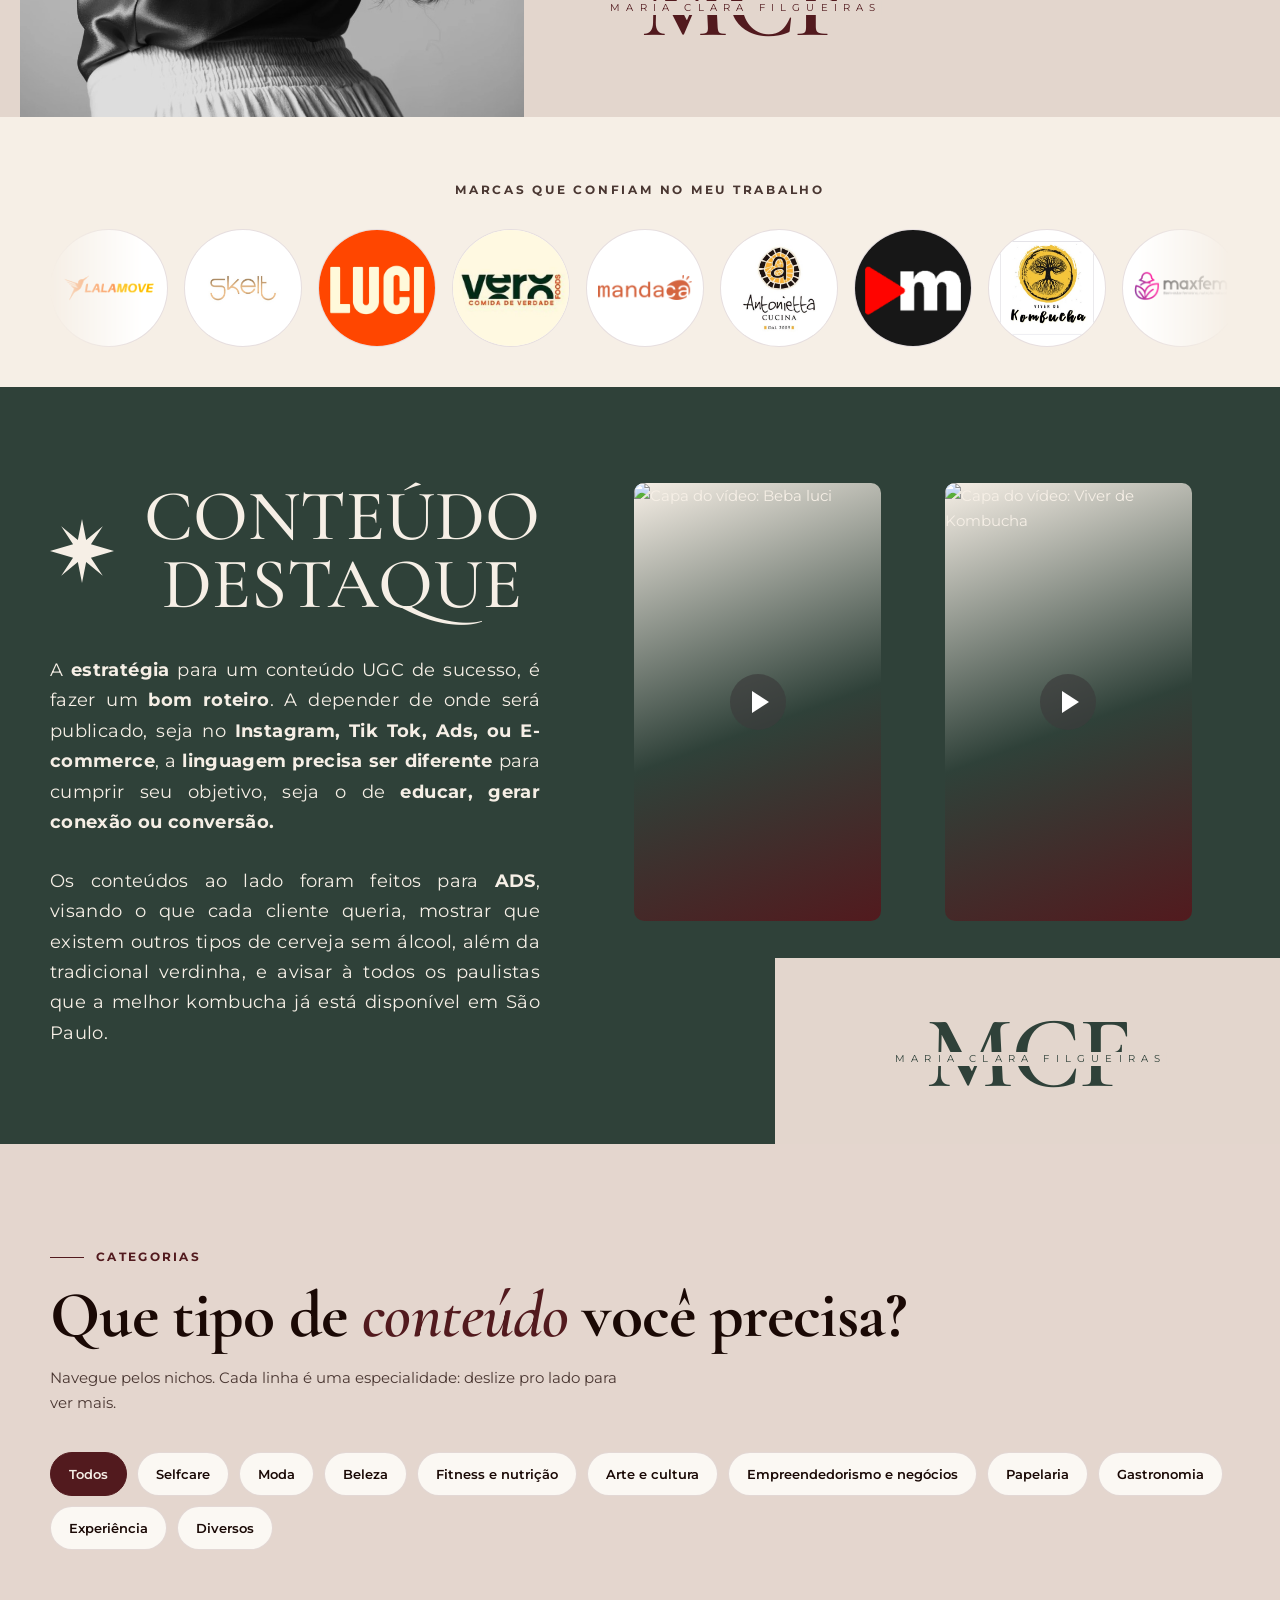
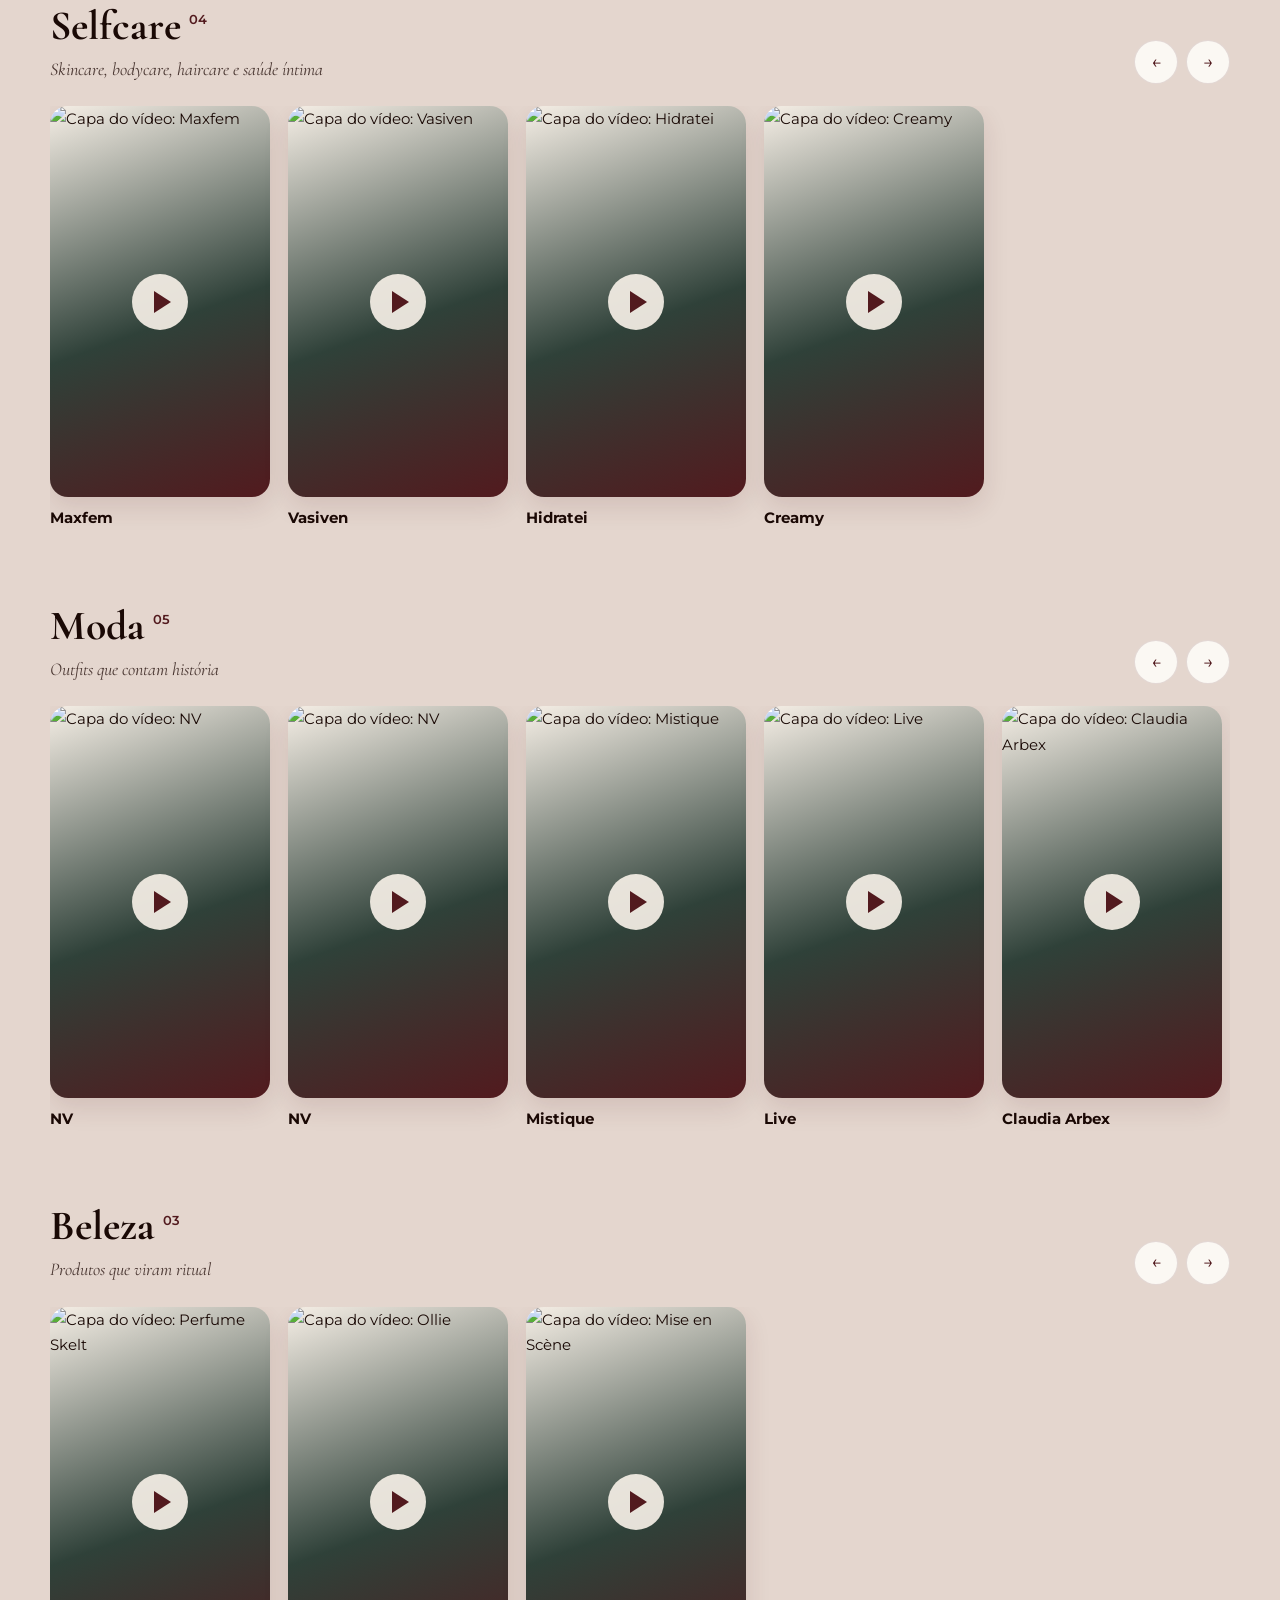
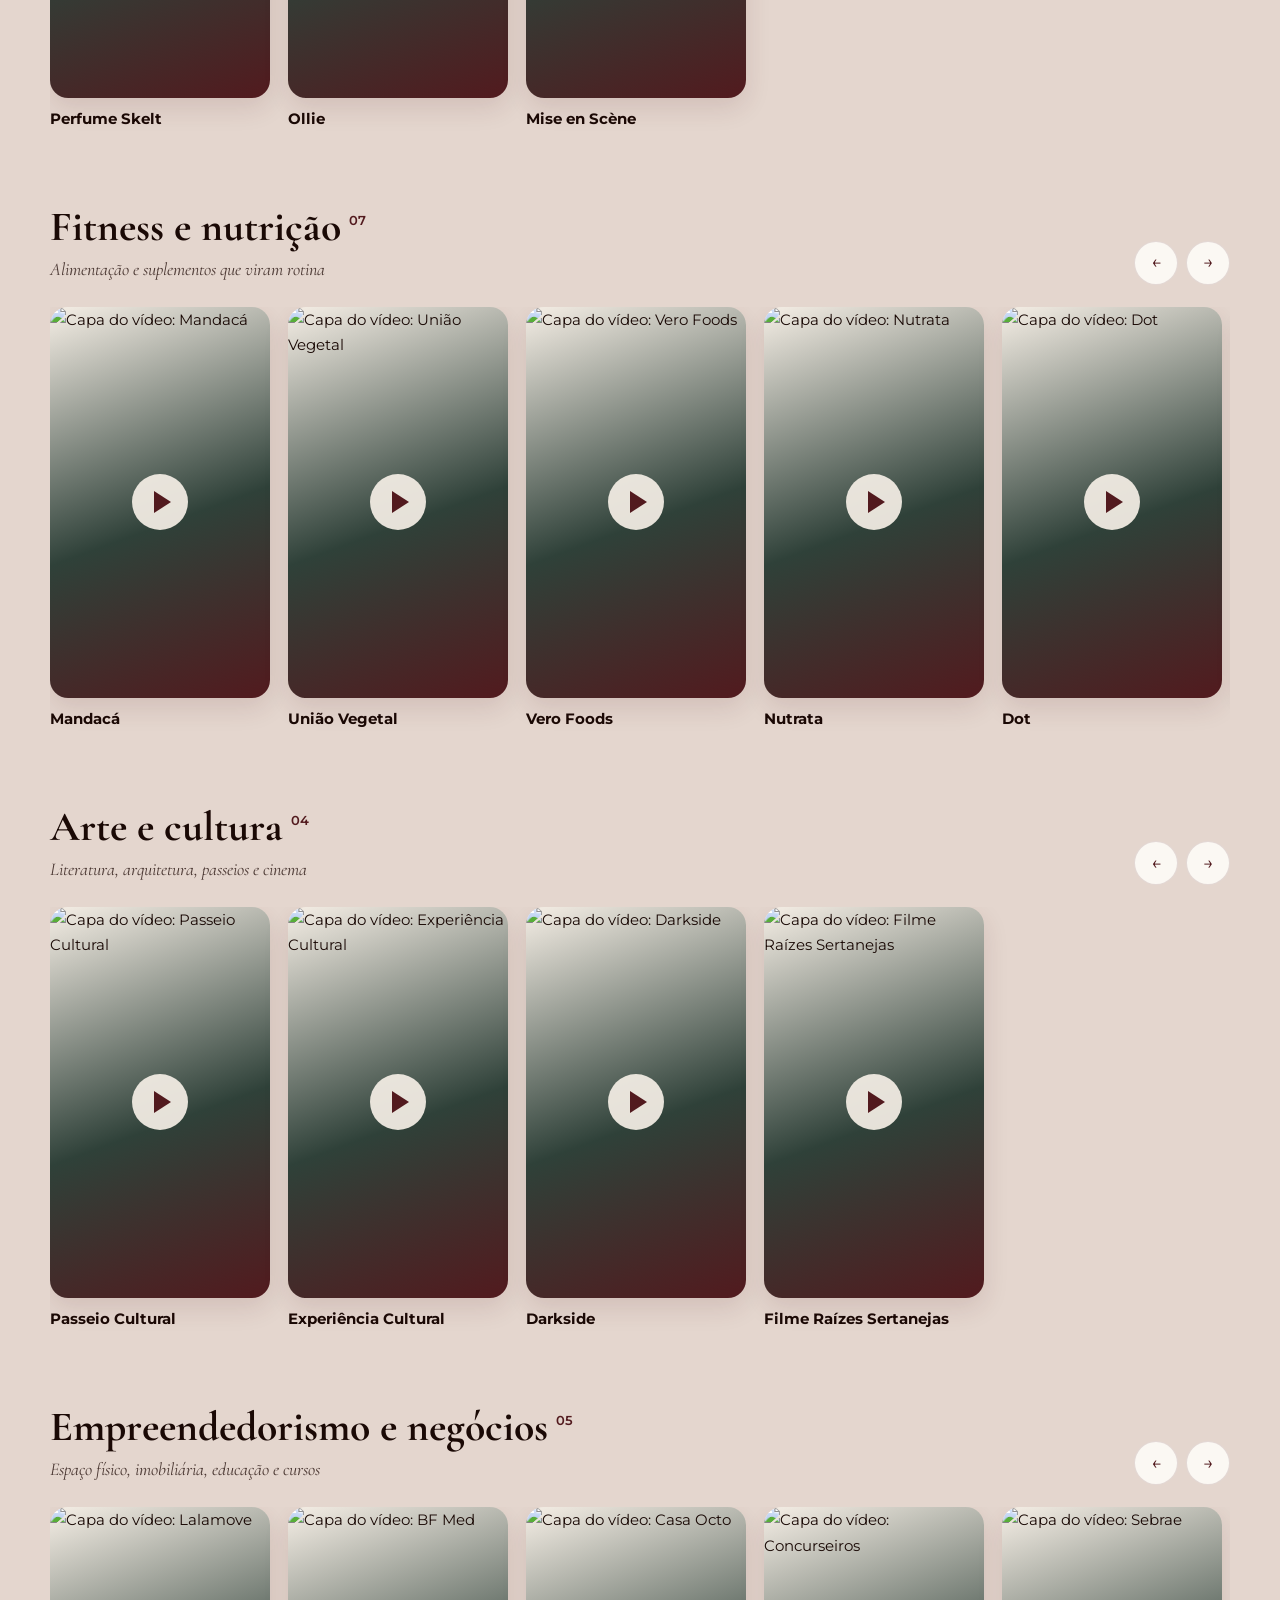
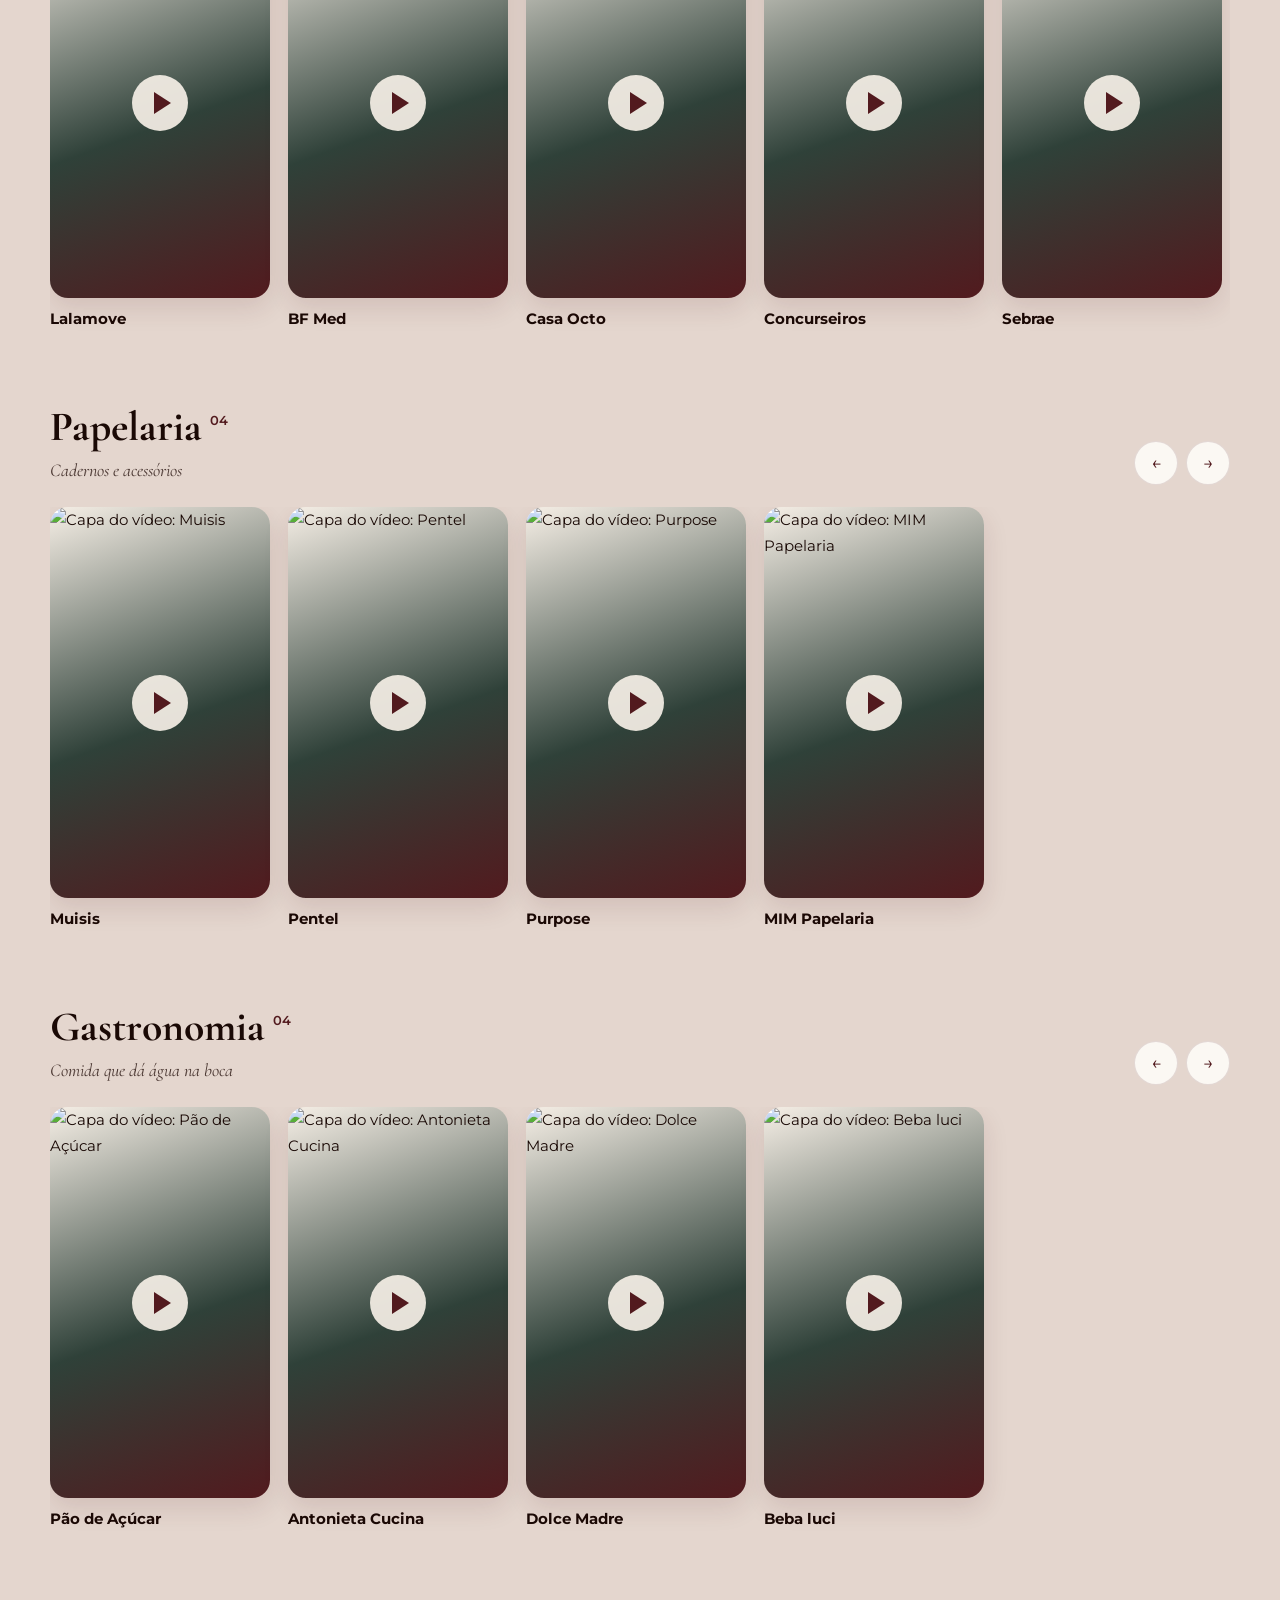
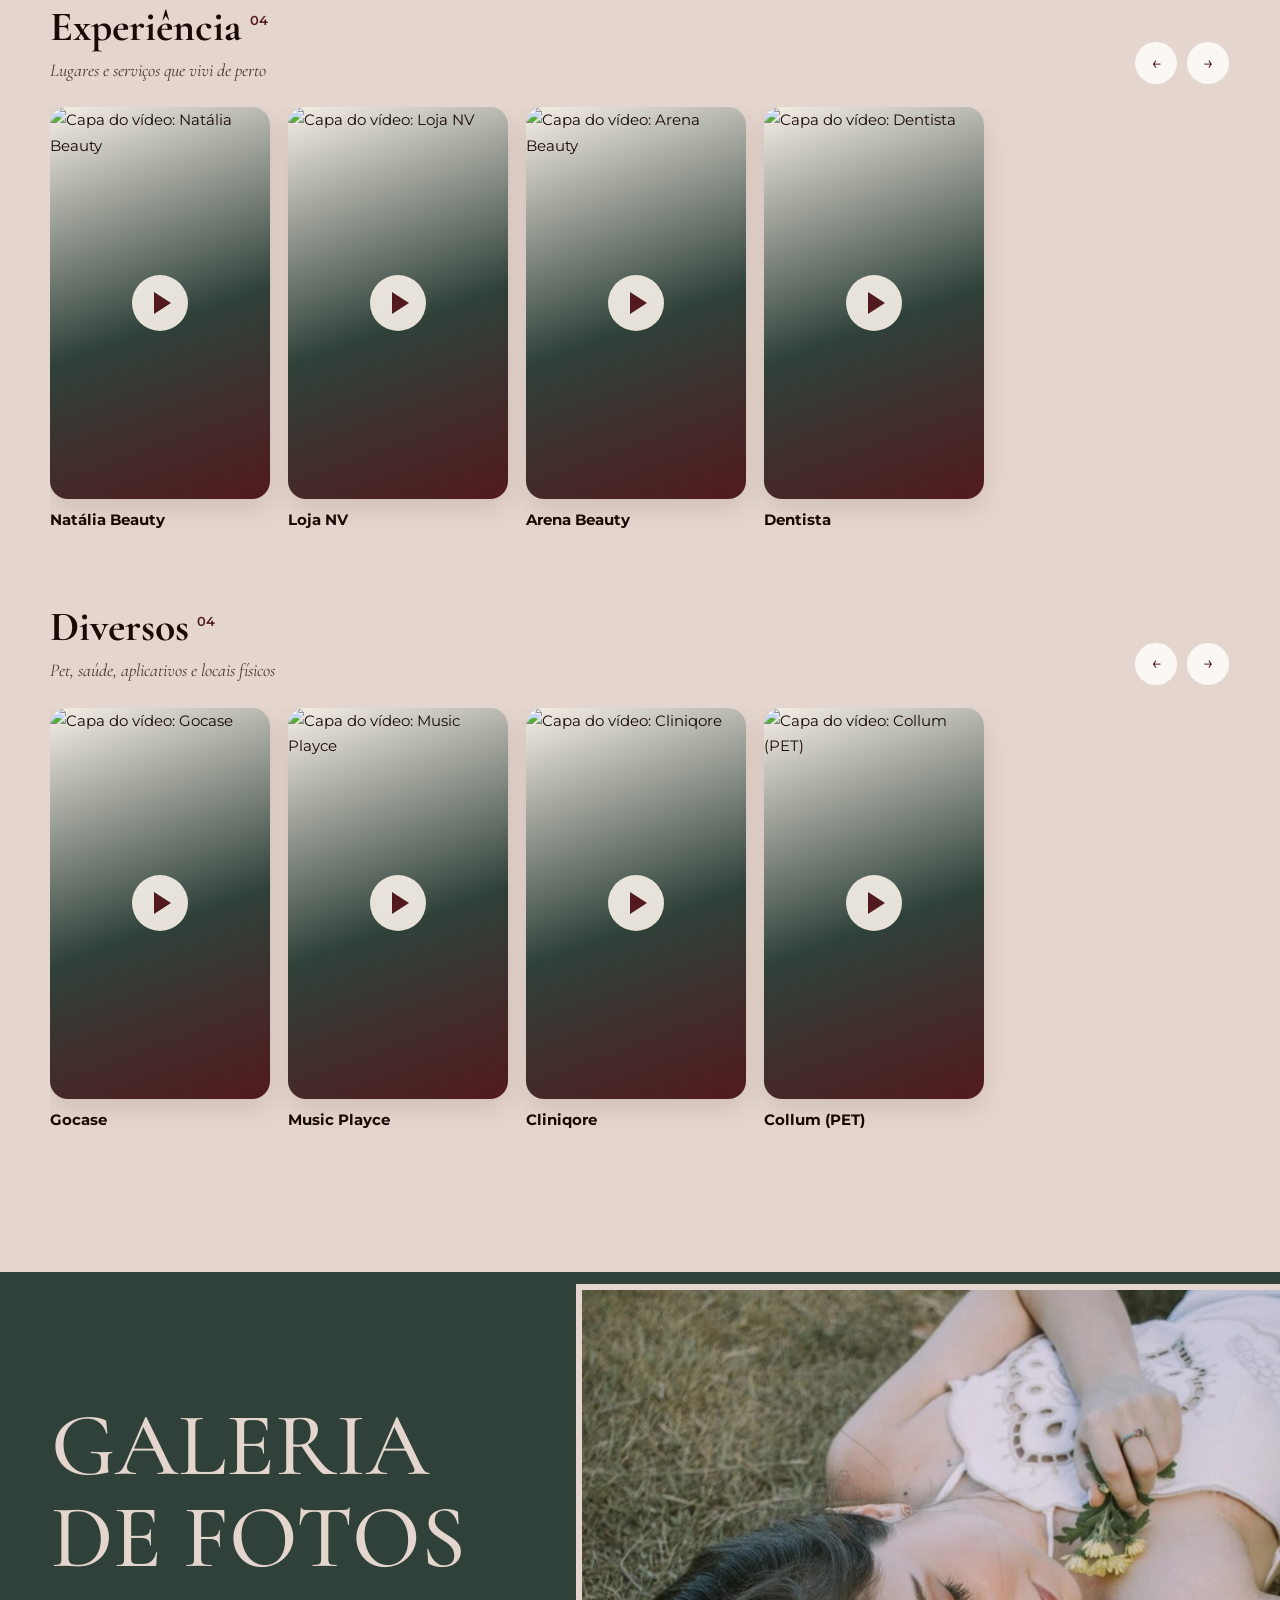
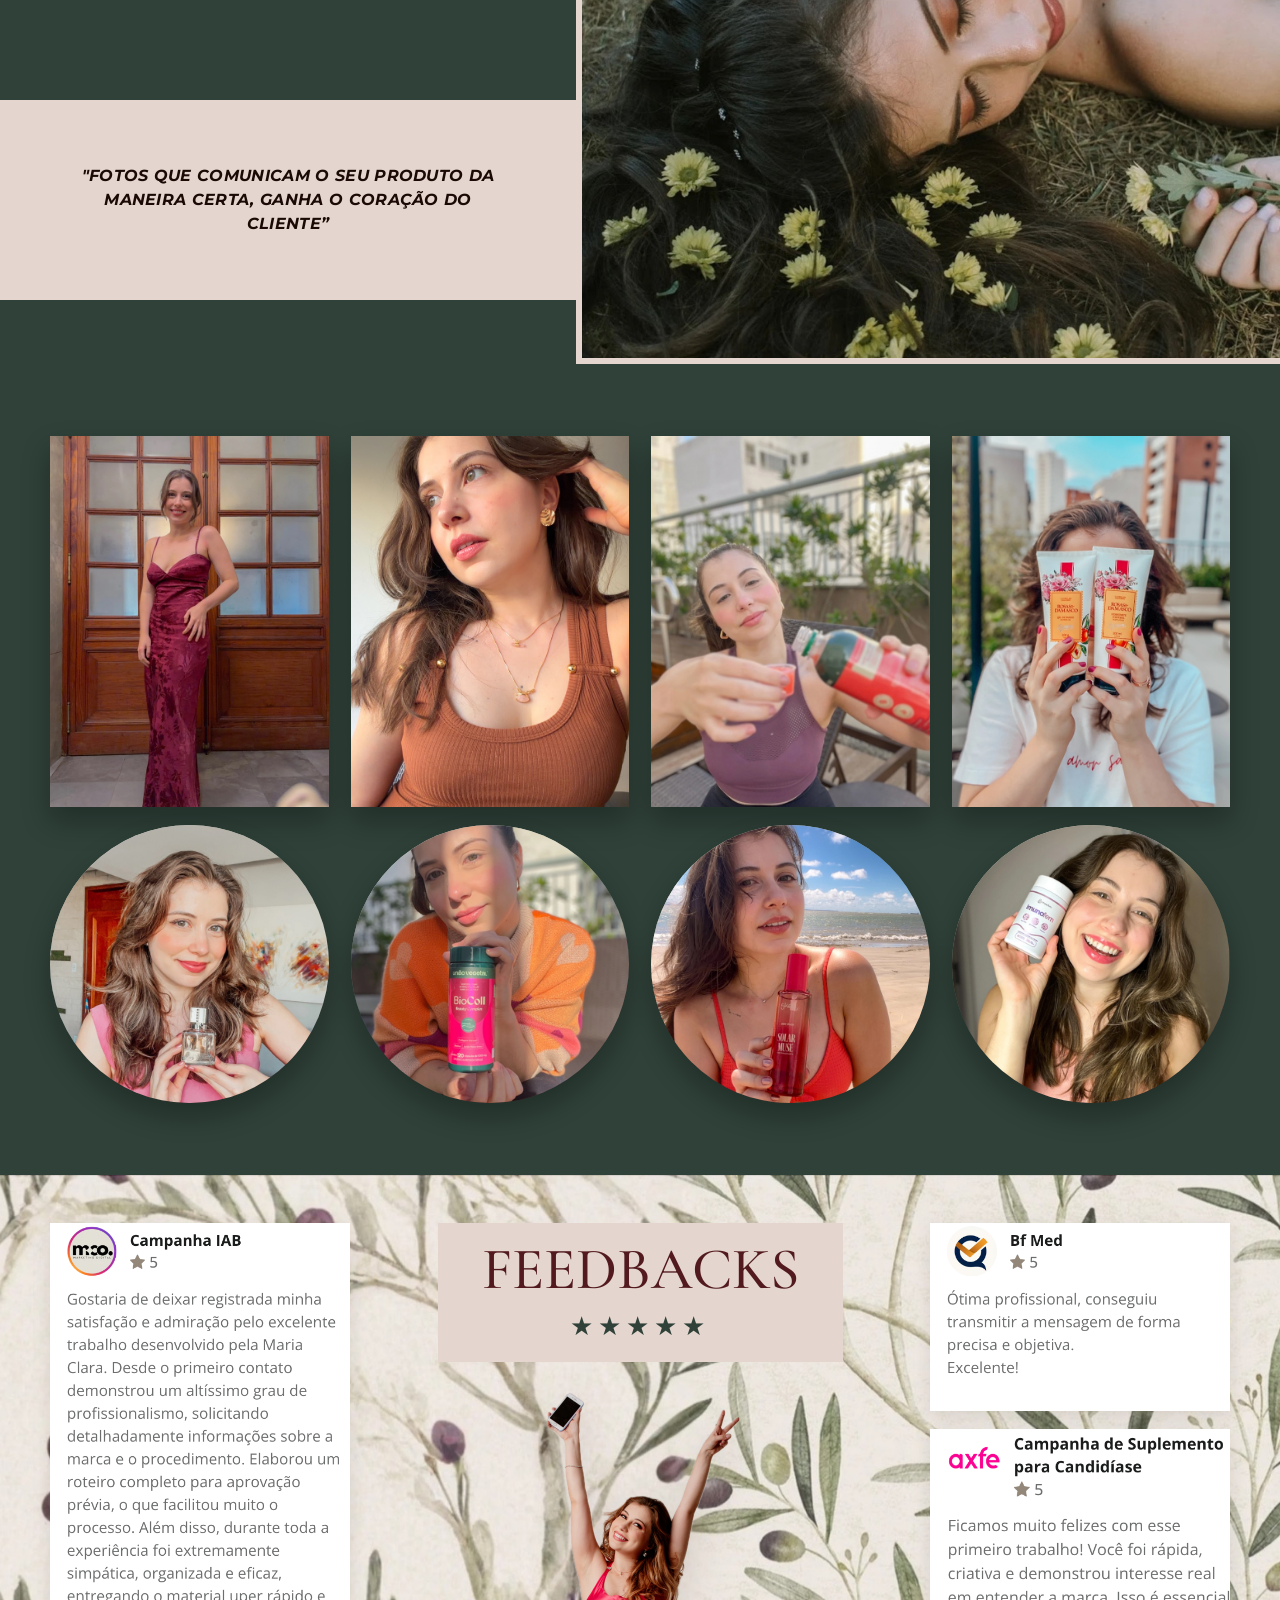
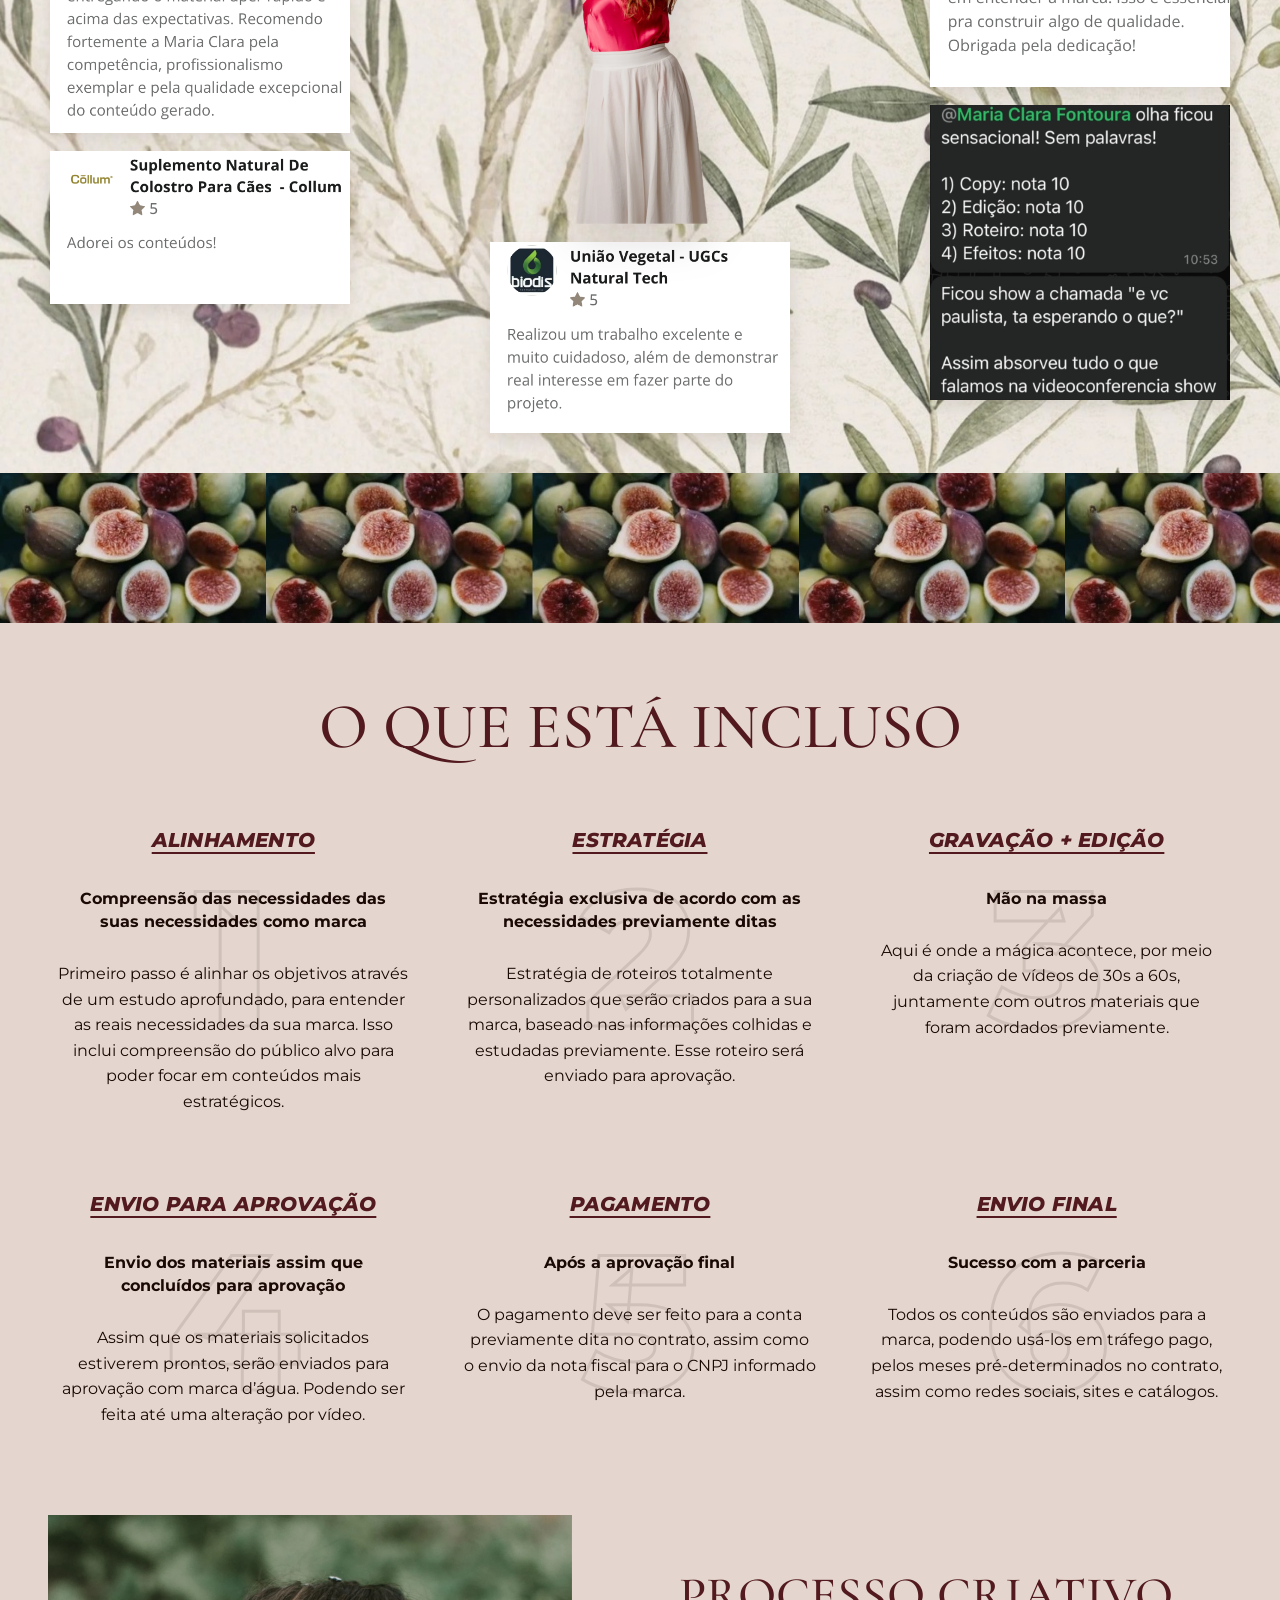
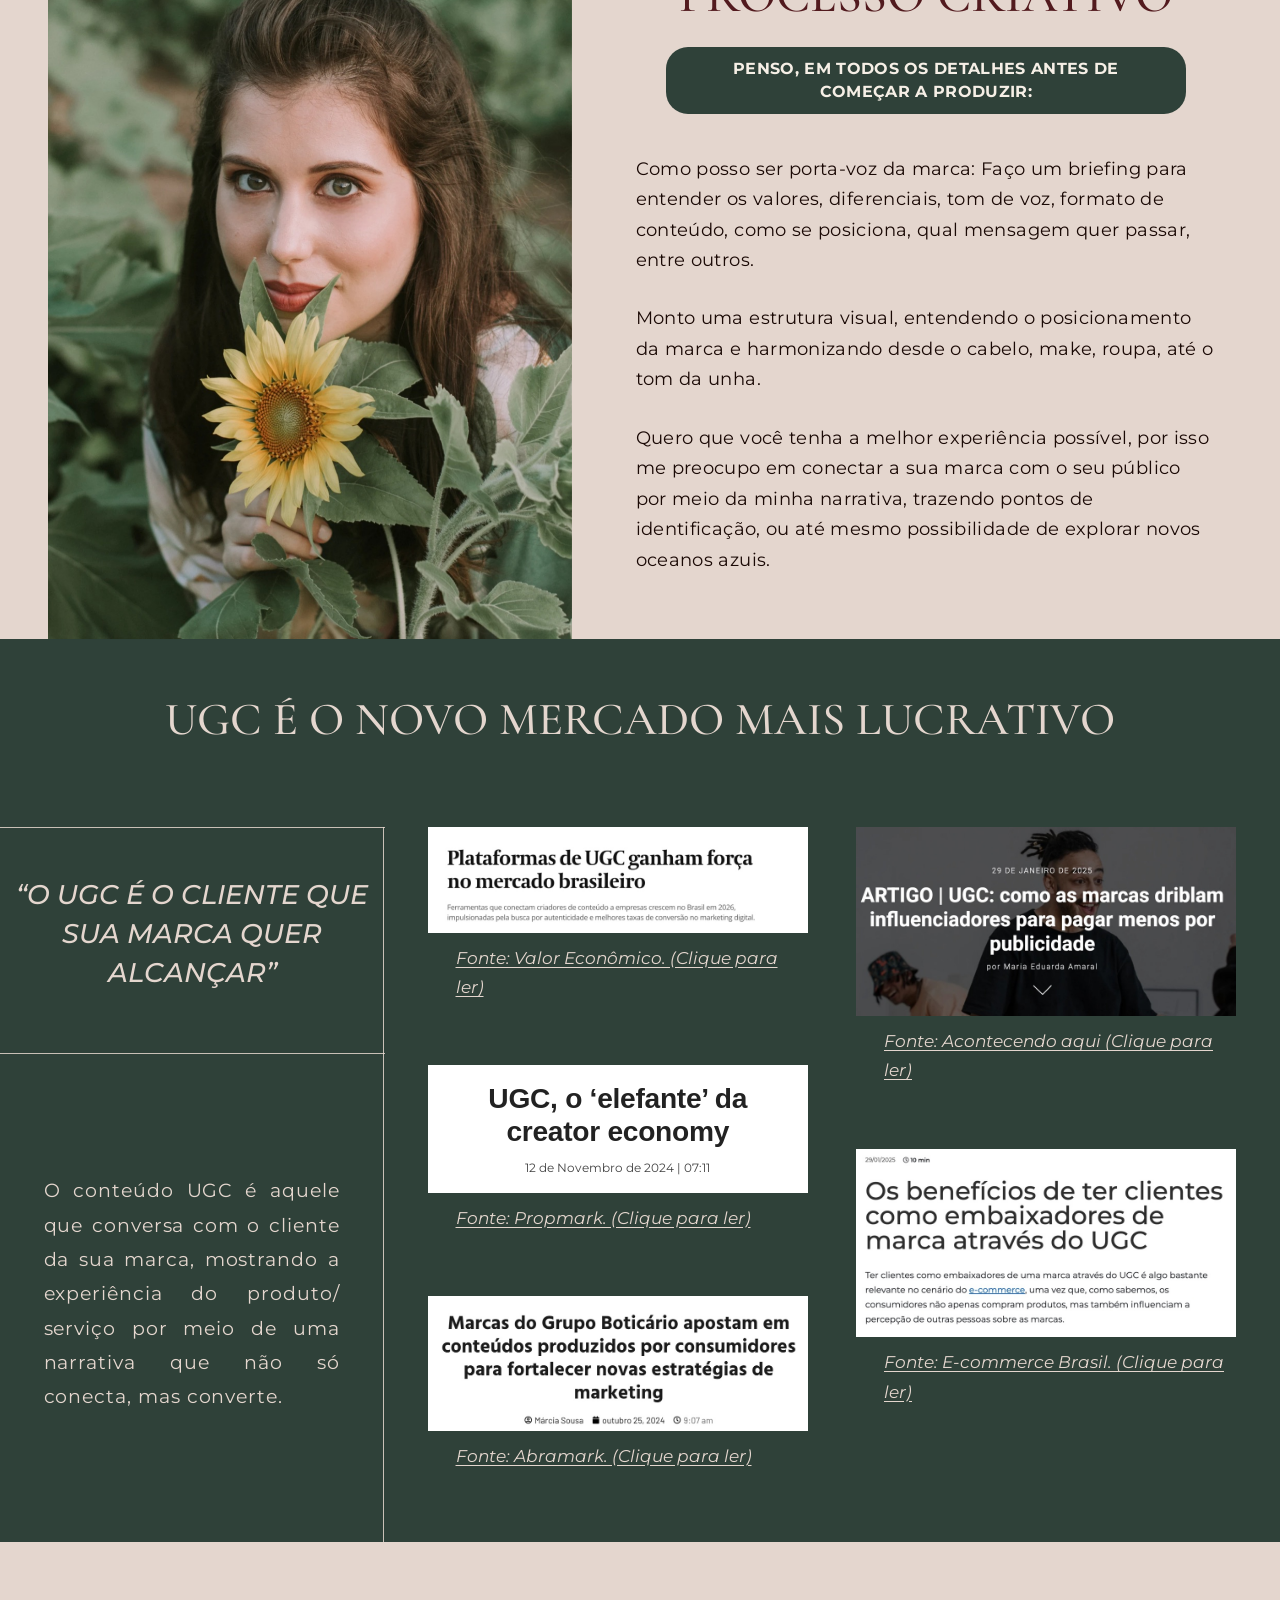
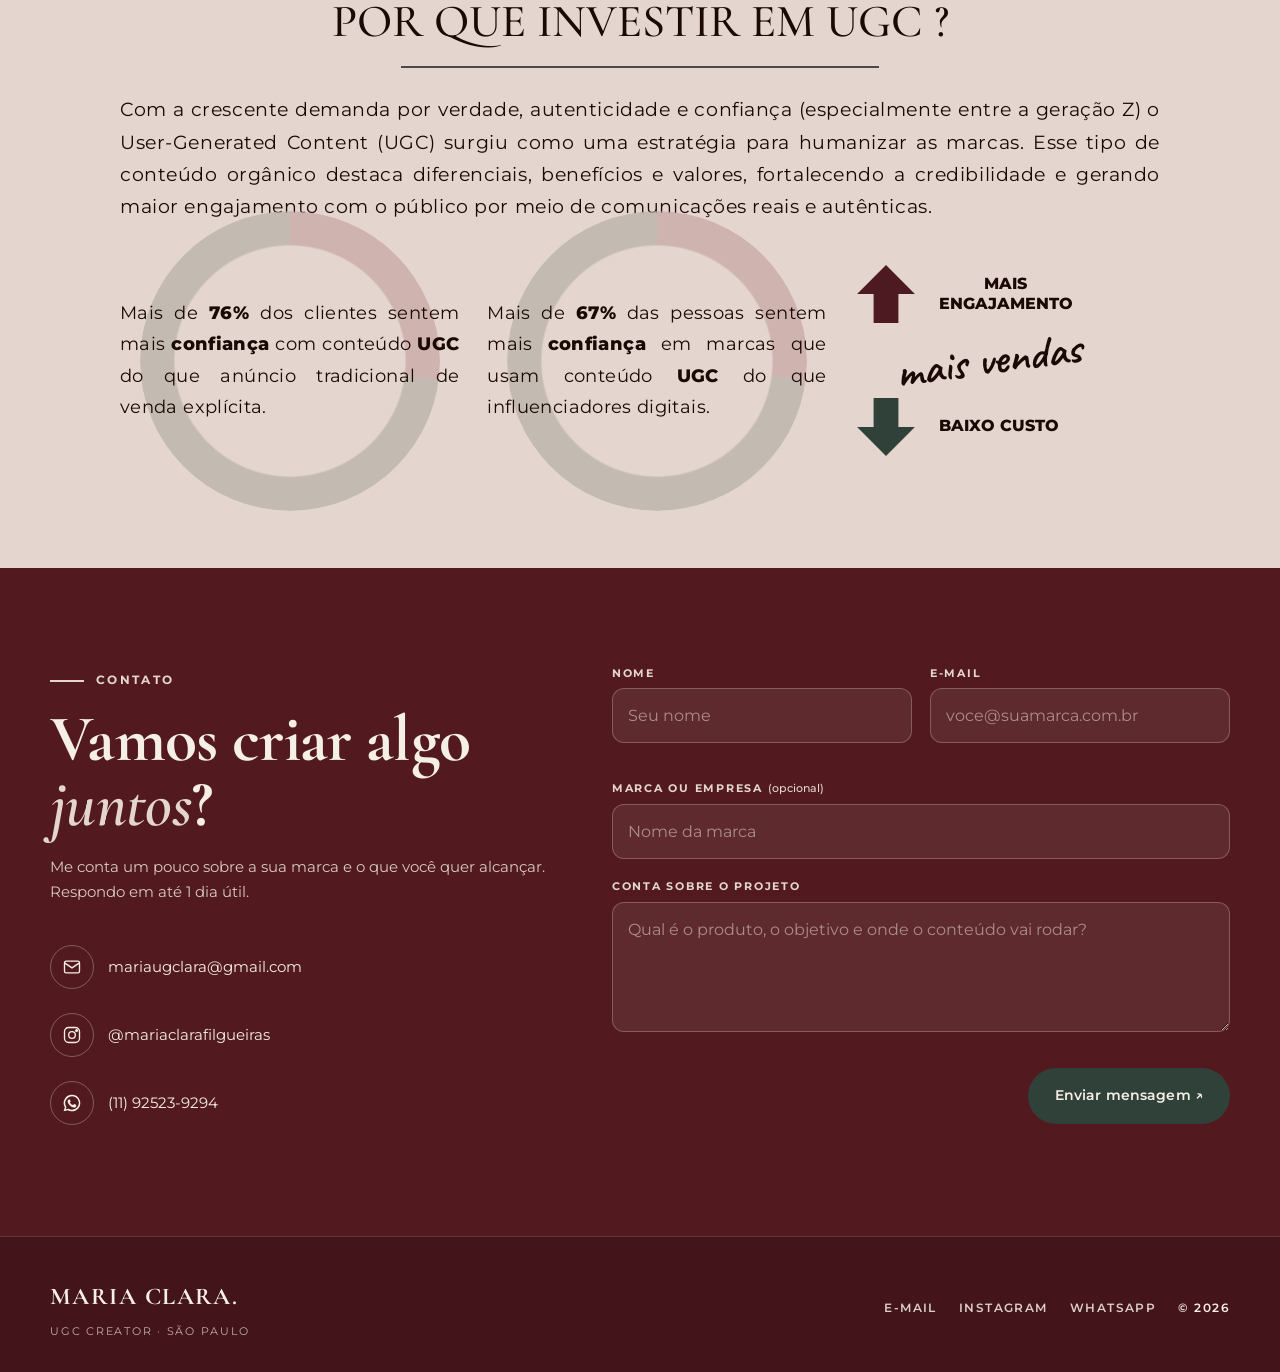
==== commit a9c9a9fd: "Remove o nicho Casa e decoração e os seus vídeos Co-Authored-By: Claude Opus 5.5 <noreply@anthropic." ====
--- a/index.html
+++ b/index.html
@@ -1092,7 +1092,7 @@
 <!-- Ligação com o banco de dados (vídeos, formulário e visitas) -->
 <script src="https://cdn.jsdelivr.net/npm/@supabase/supabase-js@2"></script>
 <script src="js/banco.js"></script>
-<script src="js/transcricoes.js?v=27"></script>
+<script src="js/transcricoes.js?v=29"></script>
 <script>
 (function () {
   "use strict";
@@ -1157,12 +1157,6 @@
       { titulo: "Darkside", link: "https://youtube.com/shorts/tdxnQepdgOk" },
       { titulo: "Filme Raízes Sertanejas", link: "https://youtube.com/shorts/gxxxXTeR9cY" }
     ]},
-    { id: "casa", nome: "Casa e decoração", script: "Casa", subtitulo: "Ambientes que inspiram", trabalhos: [
-      { titulo: "Casa Riachuelo (biscoiteira)", link: "https://youtube.com/shorts/BfZD8g0Olrk" },
-      { titulo: "Casa Riachuelo (saladeira)", link: "https://youtube.com/shorts/4QmPhH2yRSQ" },
-      { titulo: "Casa Riachuelo (jarro)", link: "https://youtube.com/shorts/hQvs95-p-xY" },
-      { titulo: "Casa Riachuelo (colcha)", link: "https://youtube.com/shorts/k9EUJsFqBgA" }
-    ]},
     { id: "negocios", nome: "Empreendedorismo e negócios", script: "Negócios", subtitulo: "Espaço físico, imobiliária, educação e cursos", trabalhos: [
       { titulo: "Lalamove", link: "https://youtube.com/shorts/NasukuE7McQ" },
       { titulo: "BF Med", link: "https://youtube.com/shorts/om1YvTr-6NM" },
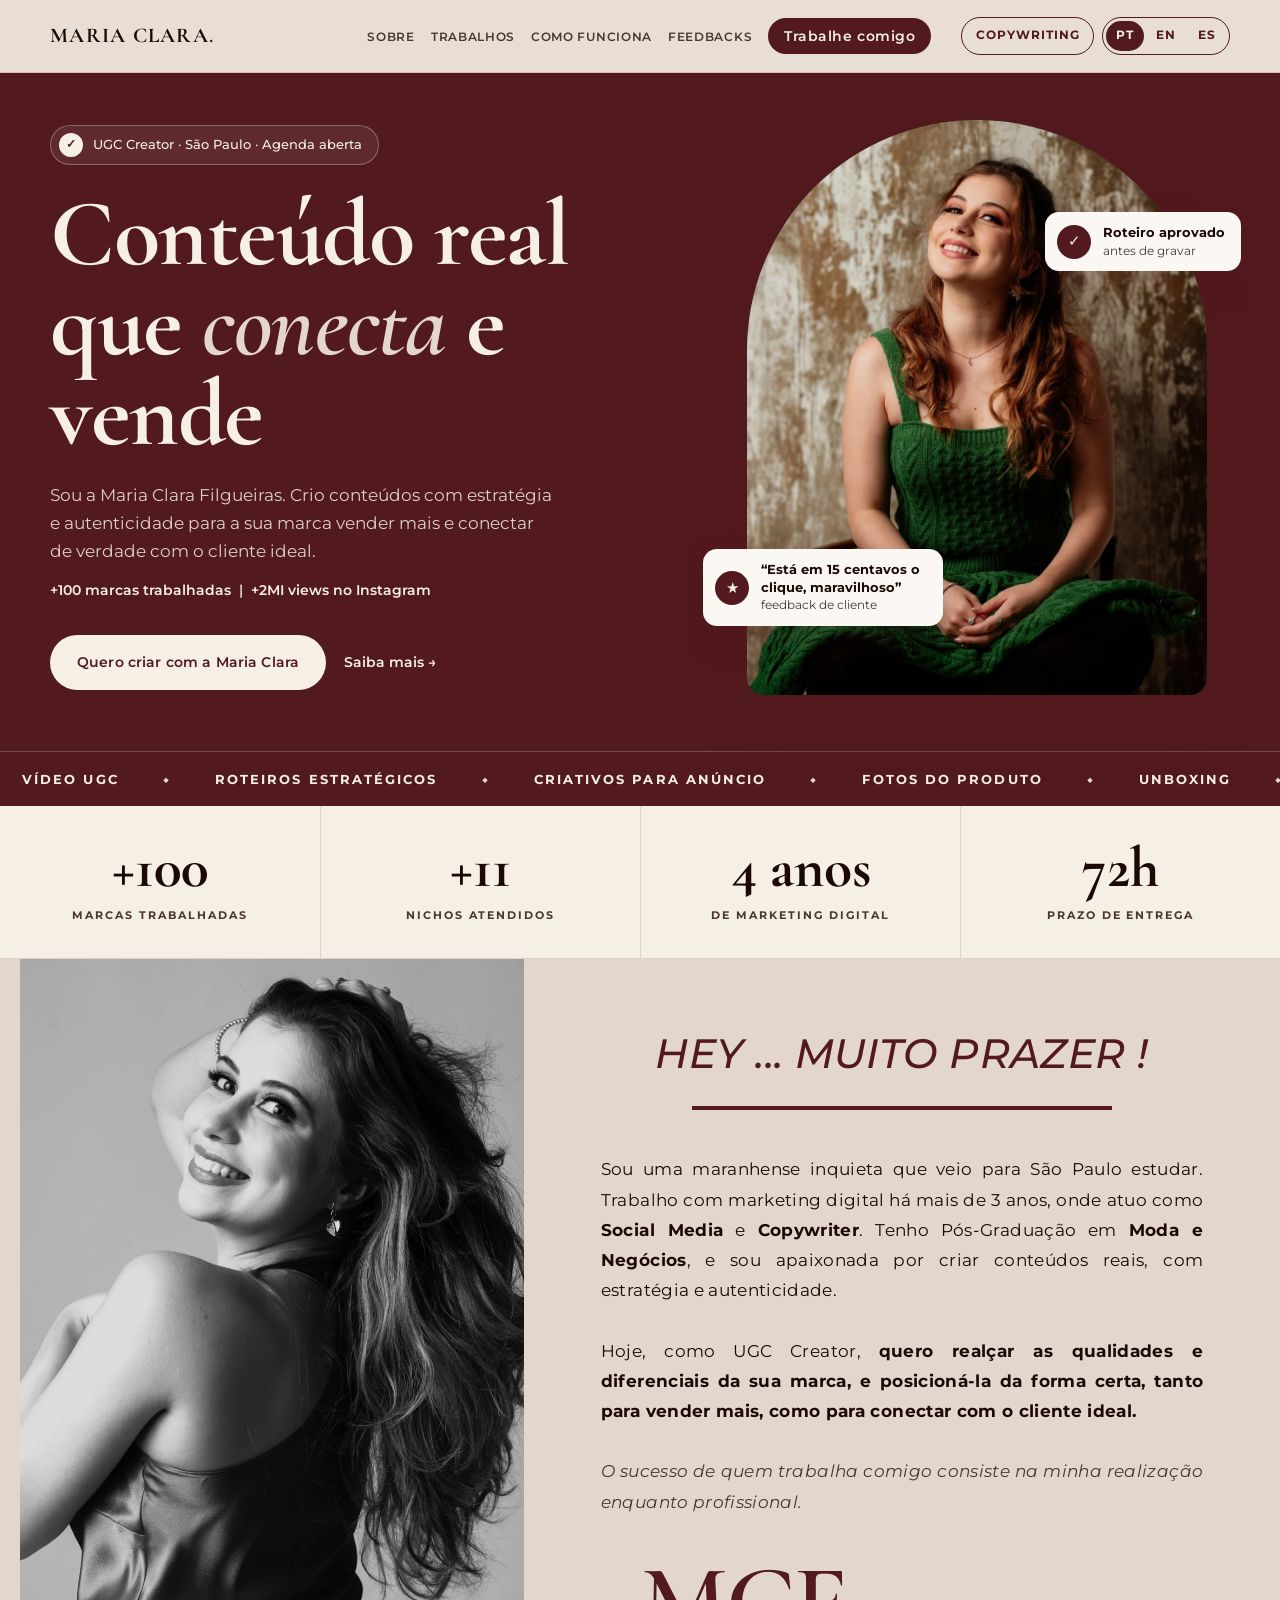
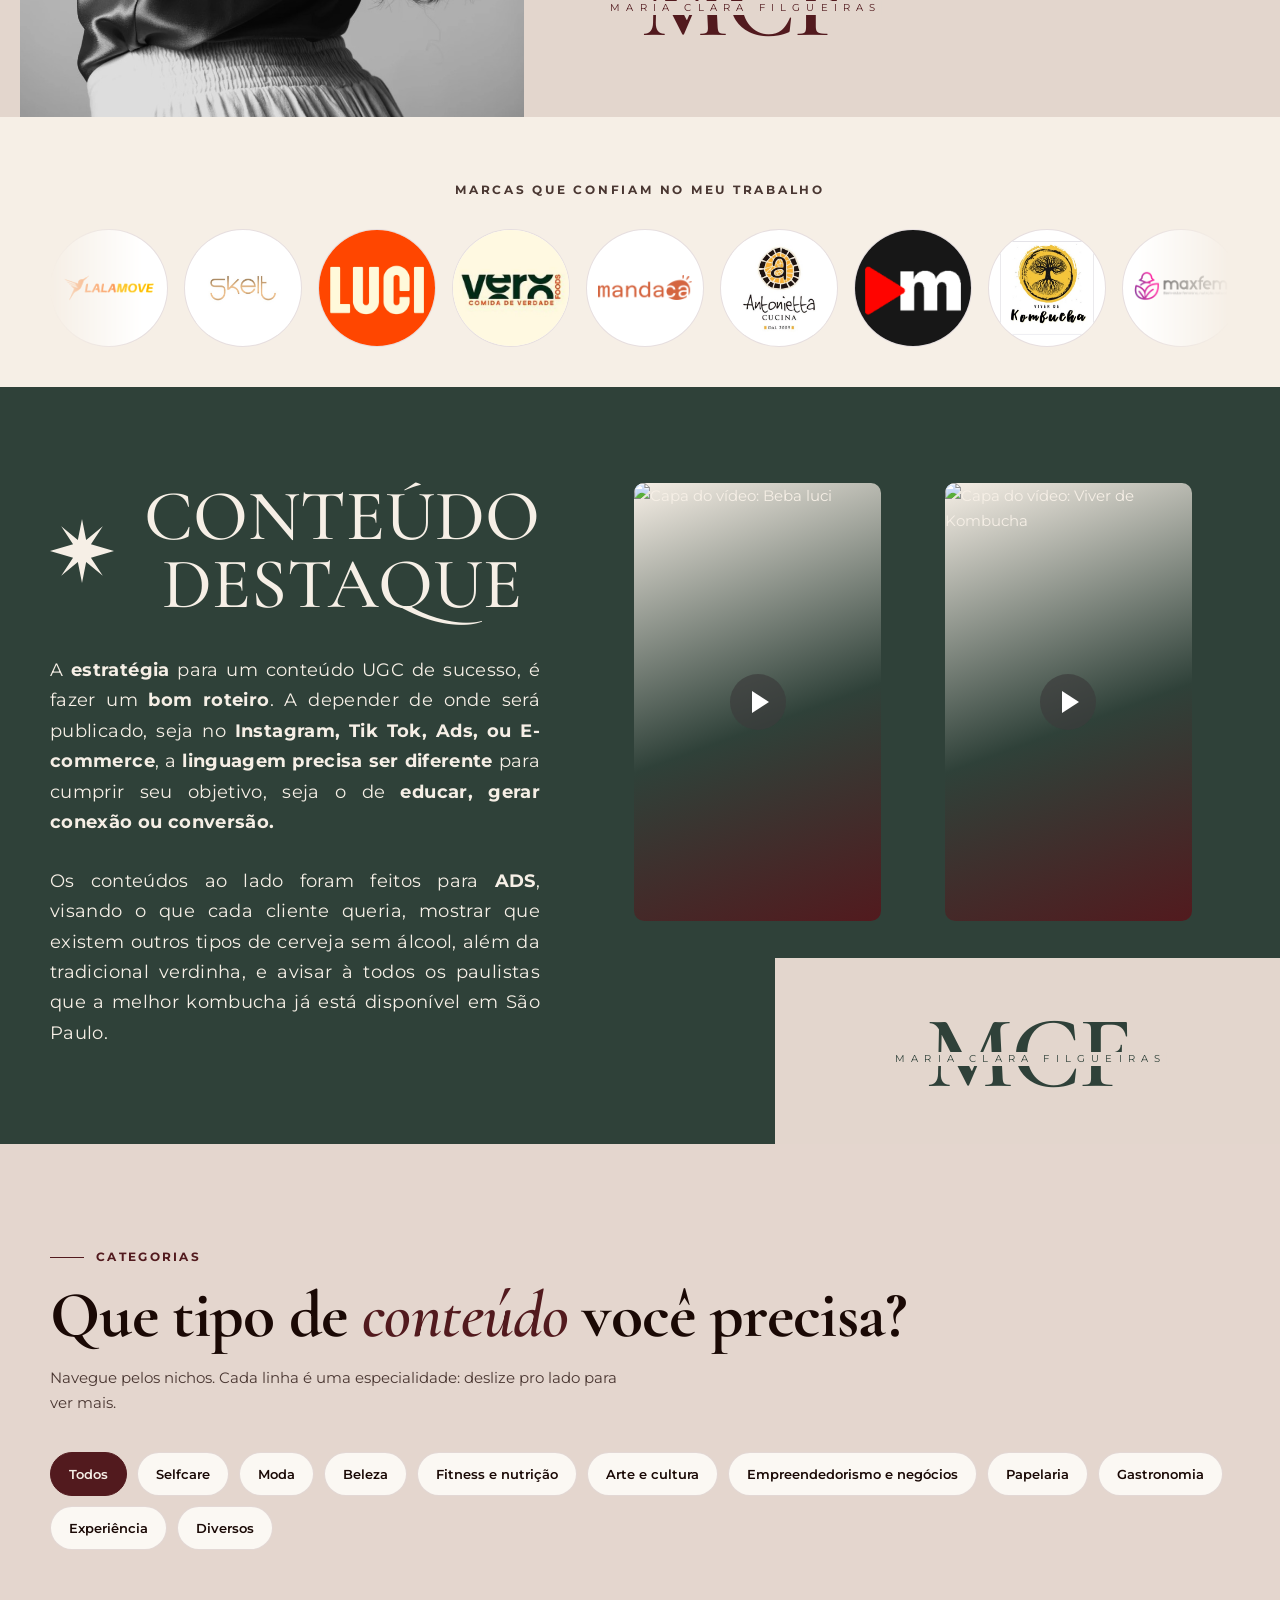
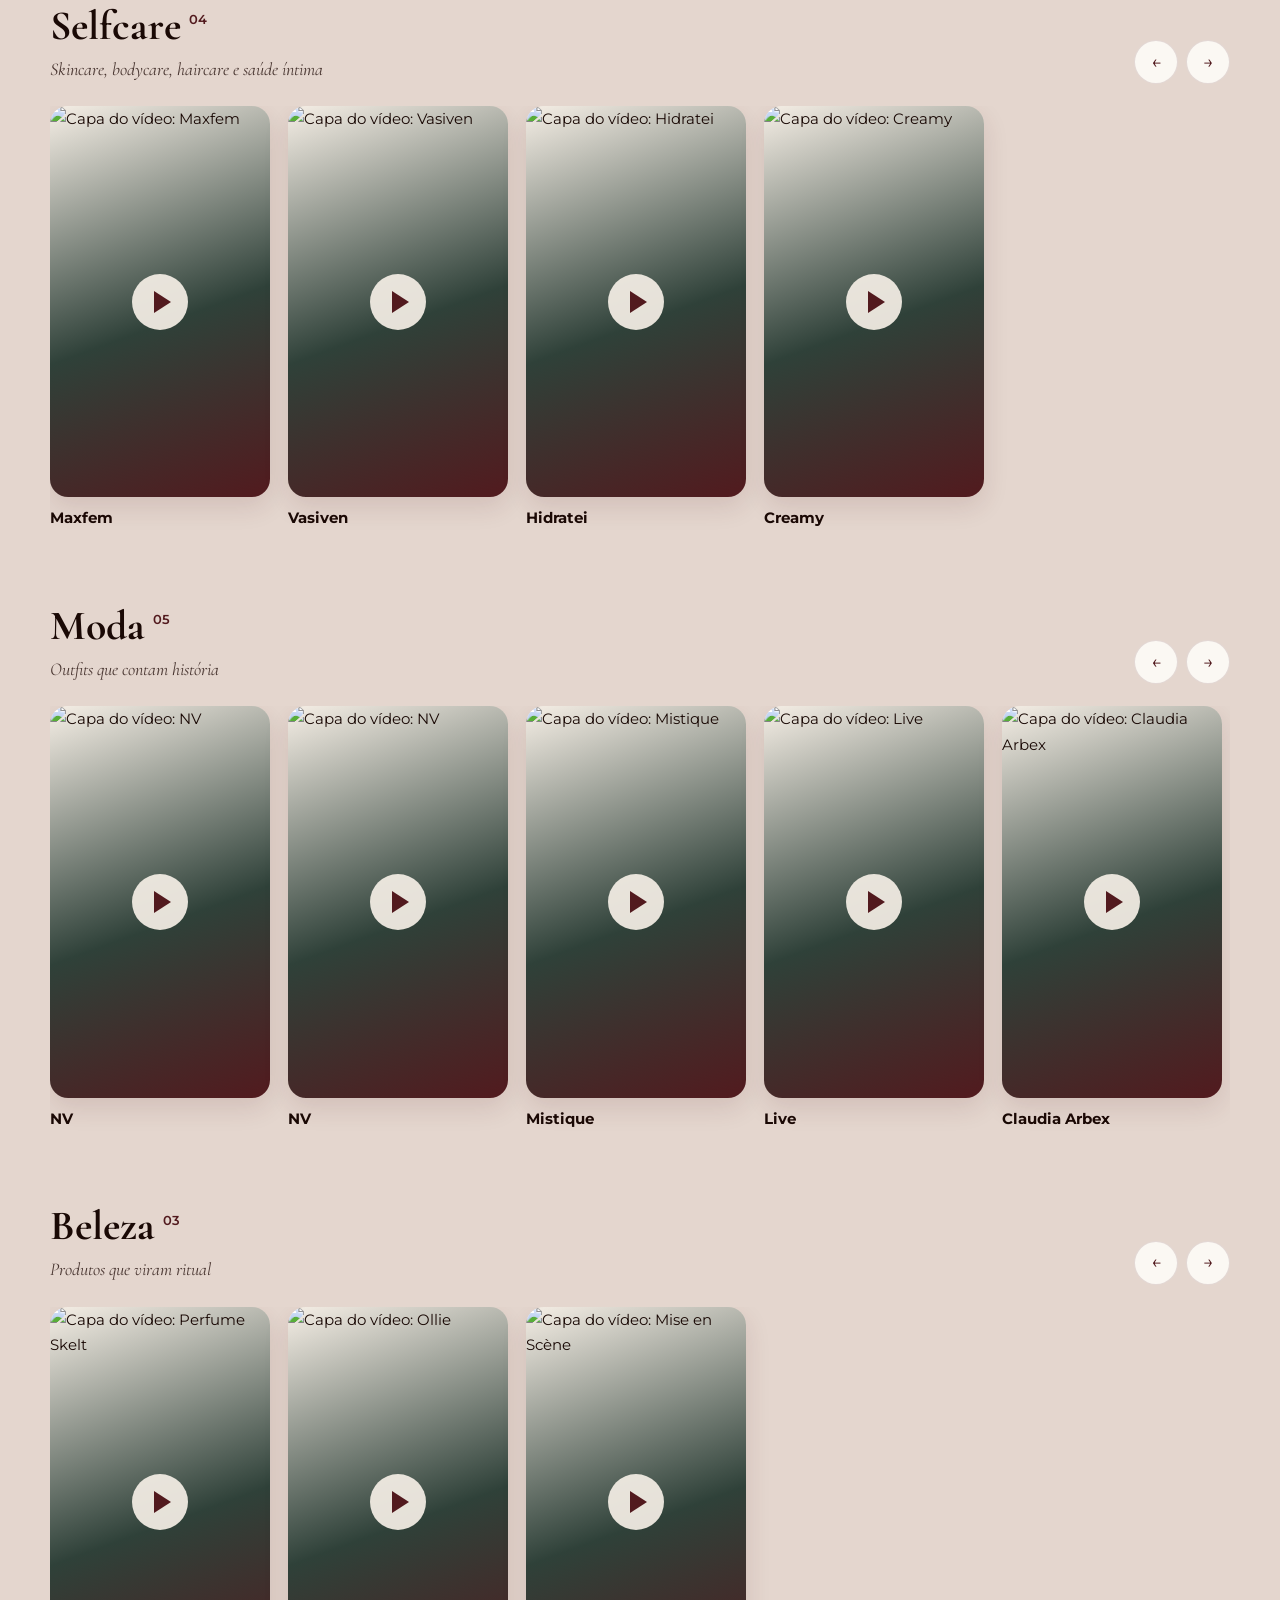
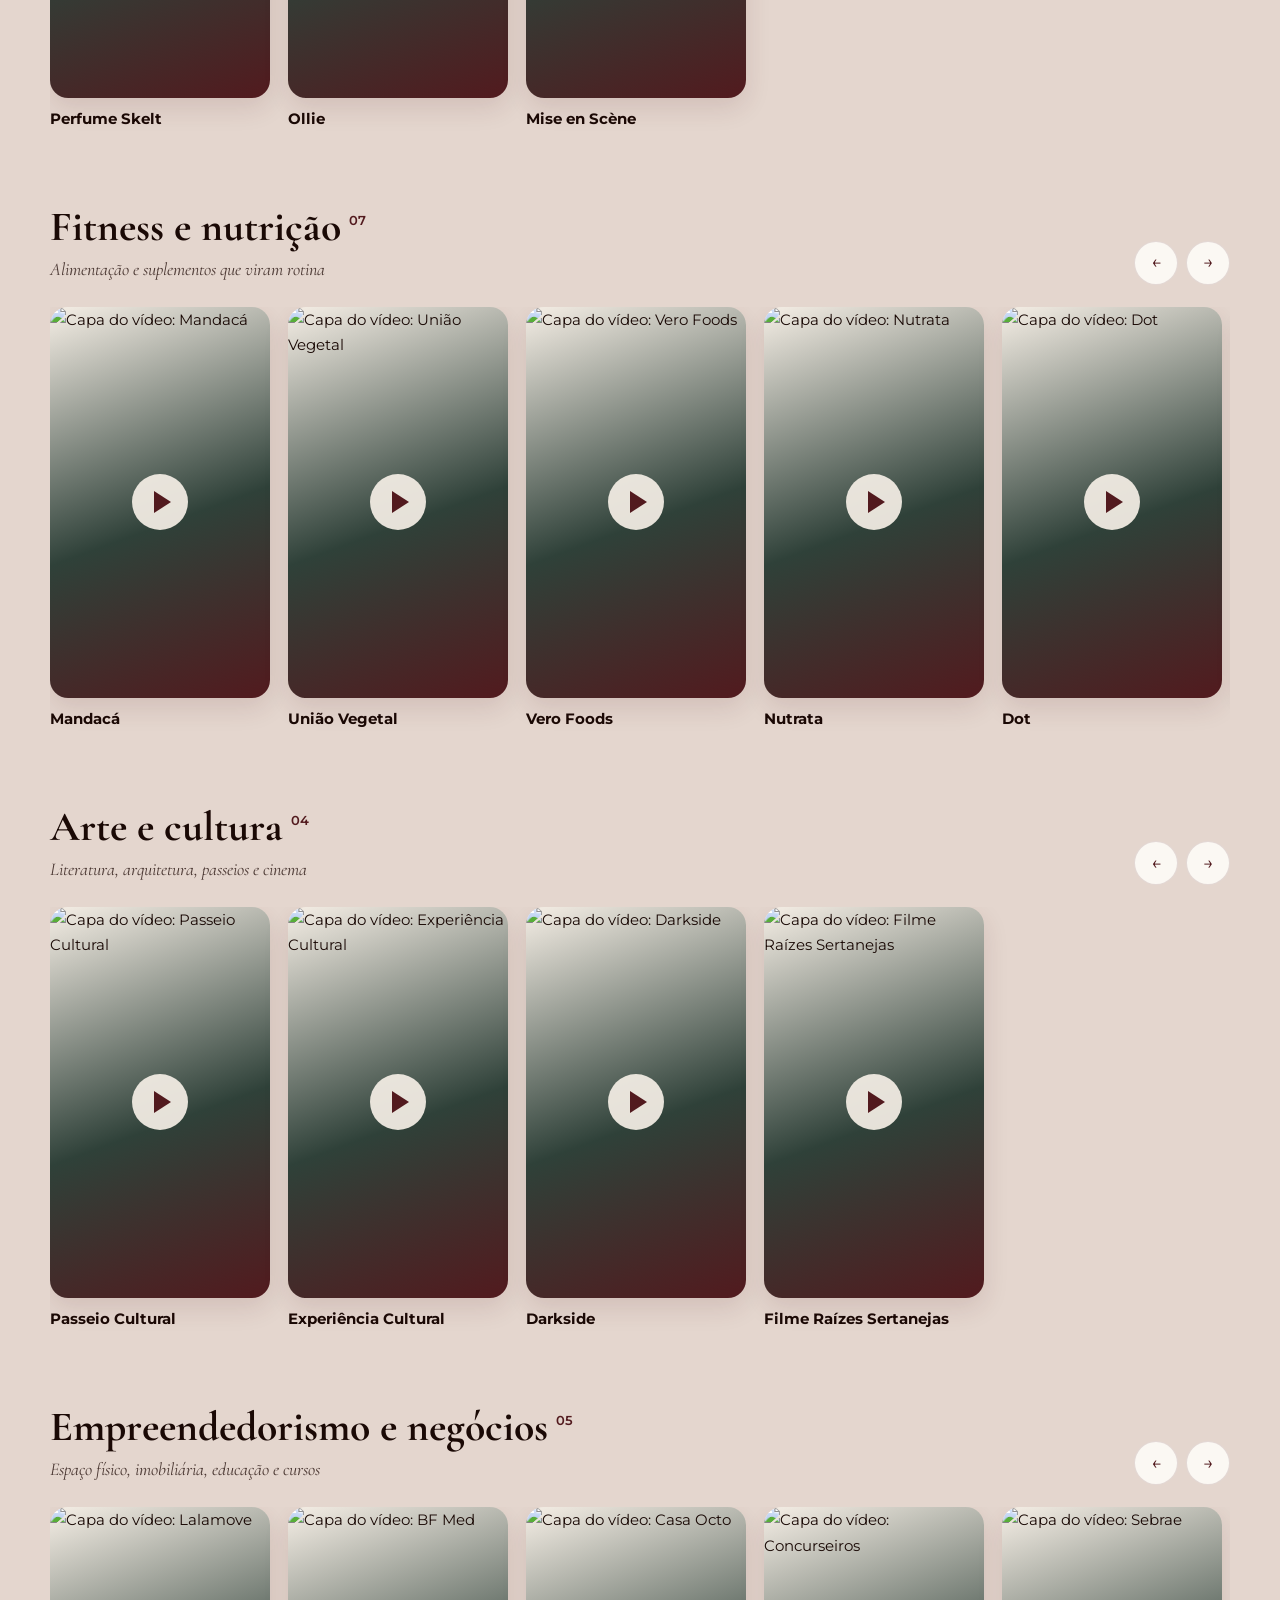
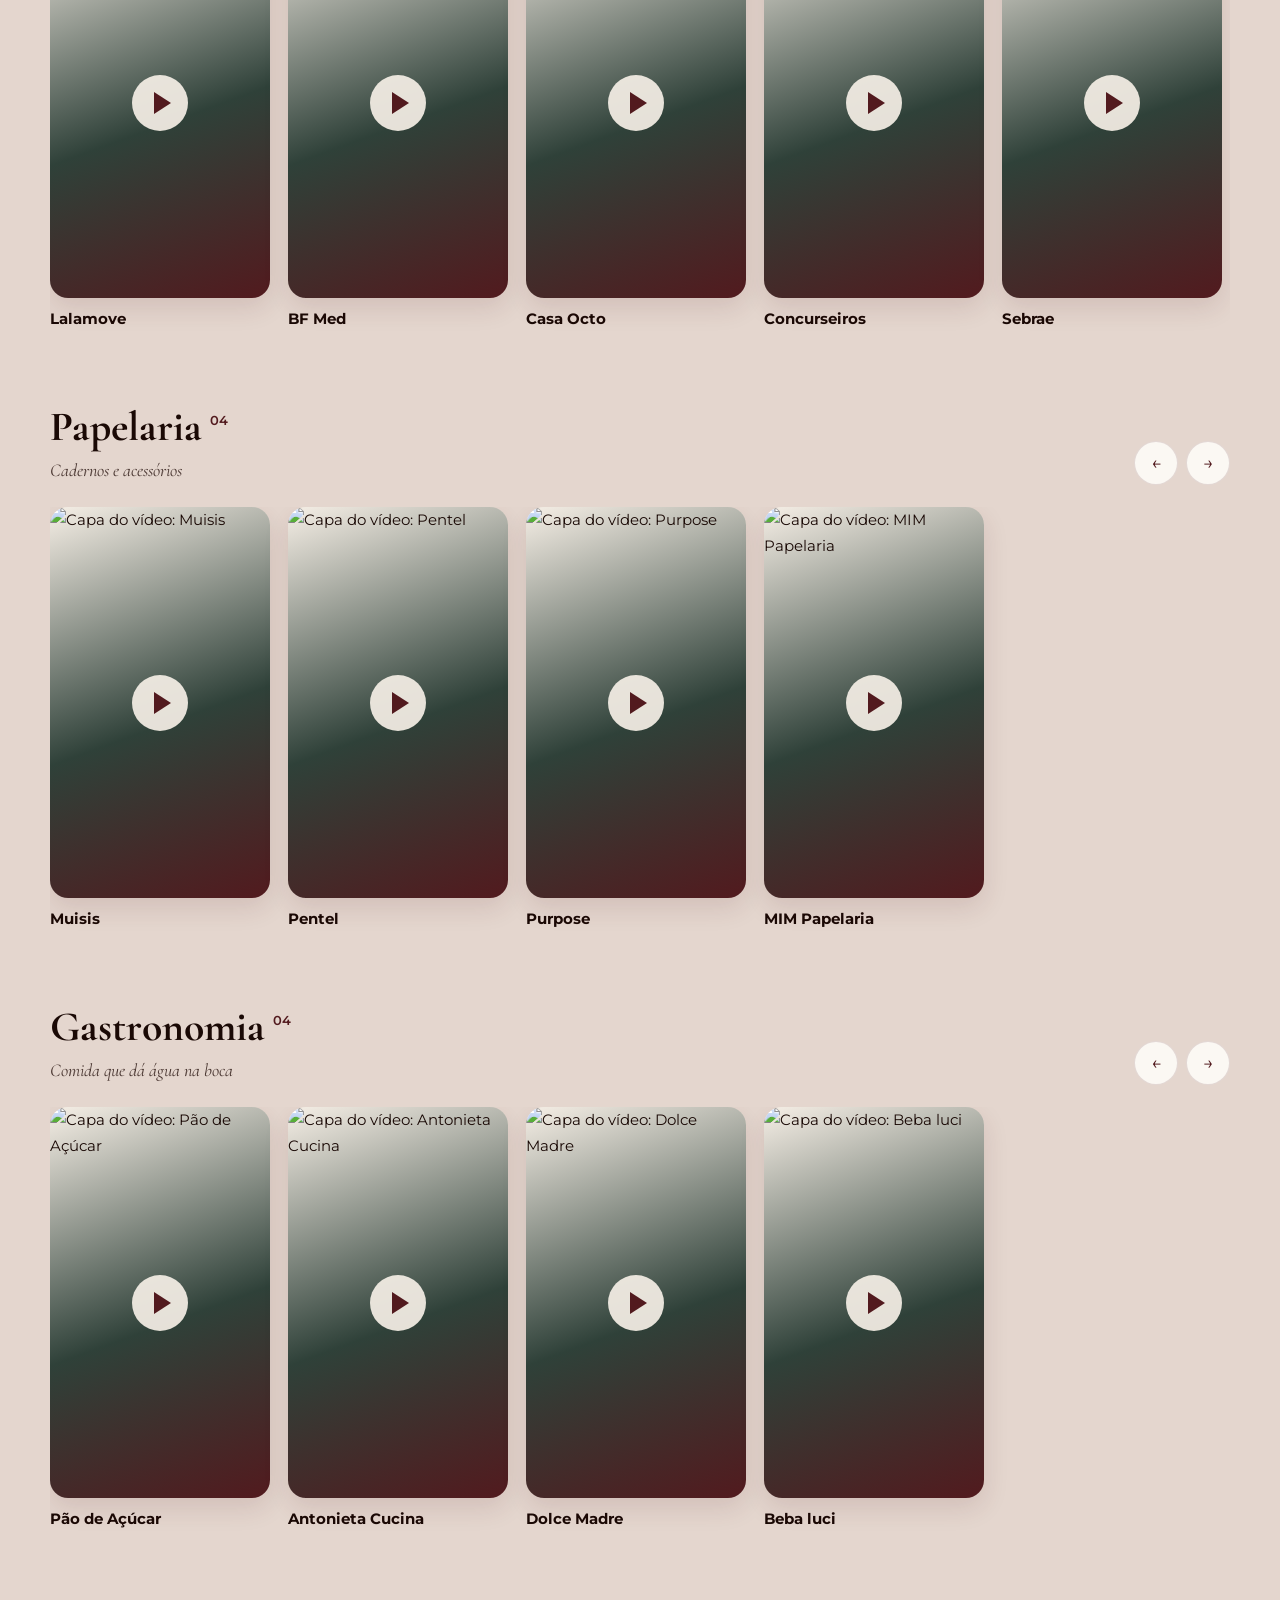
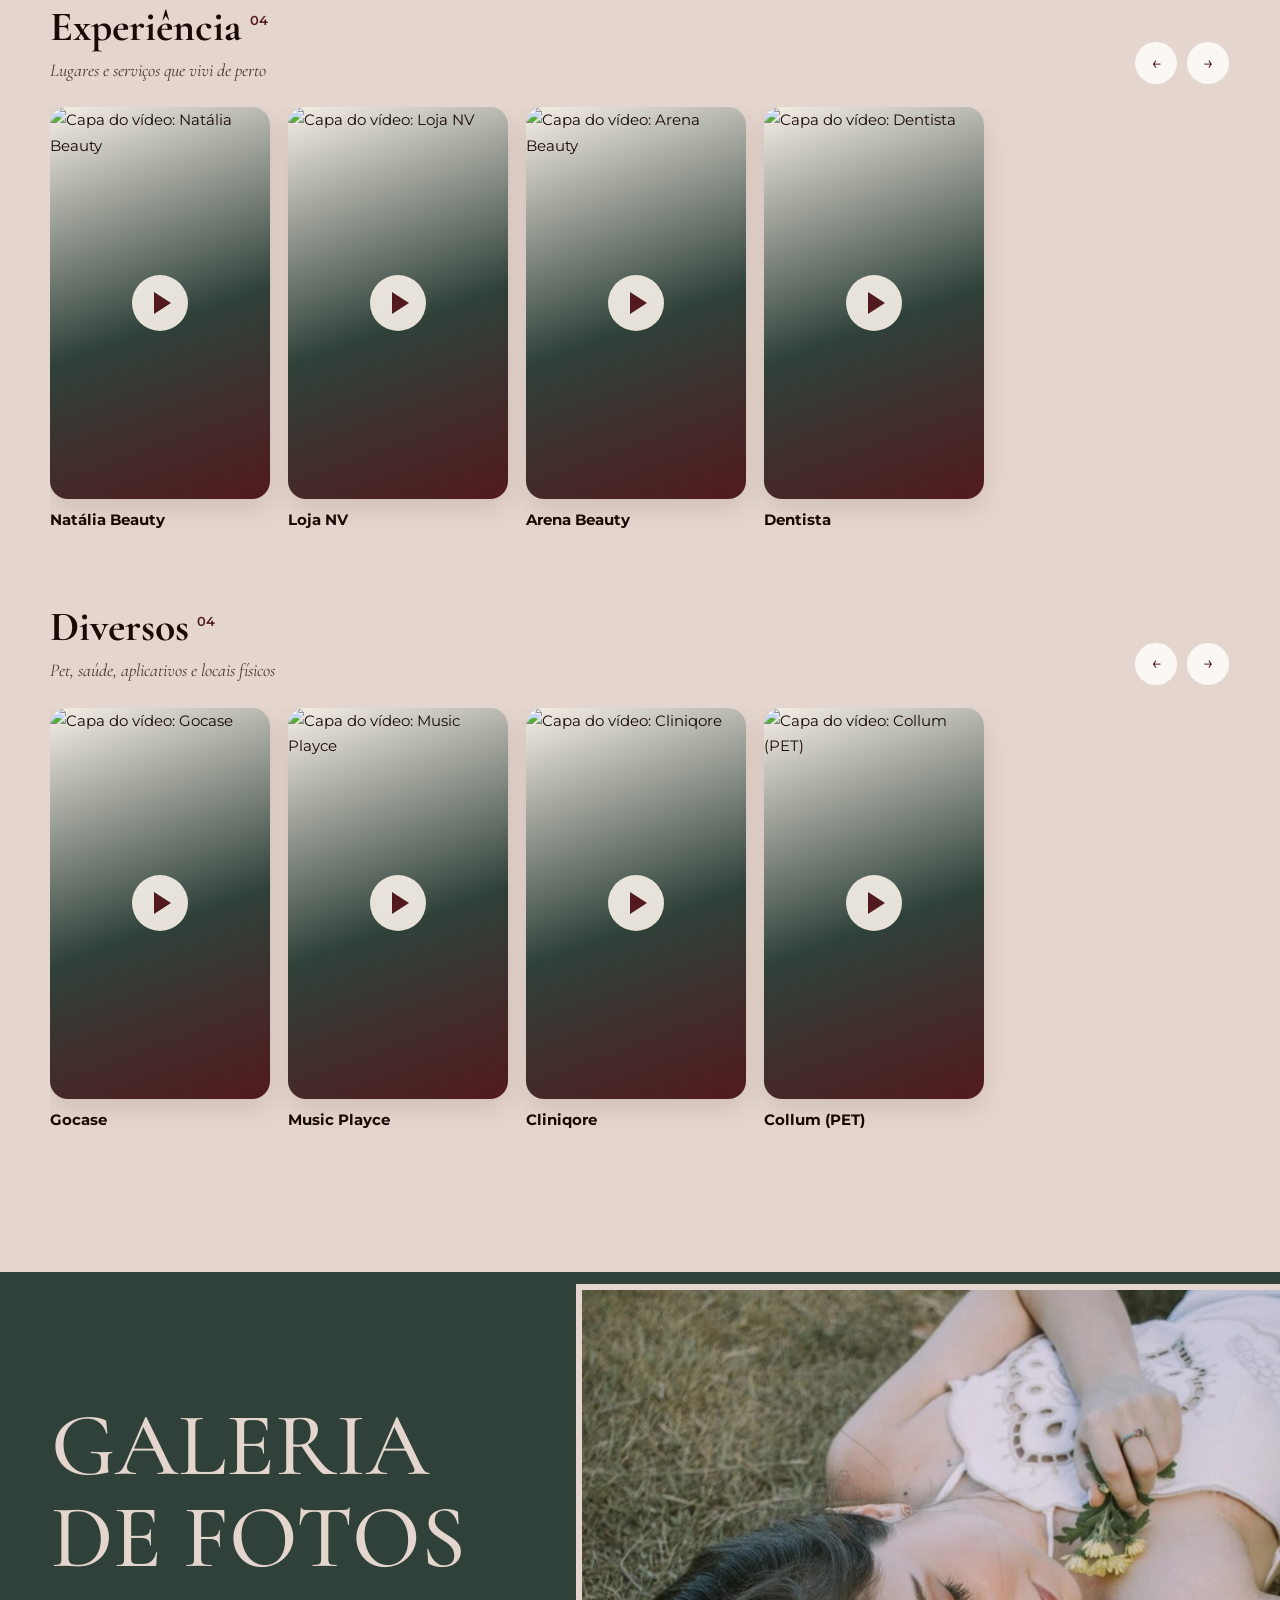
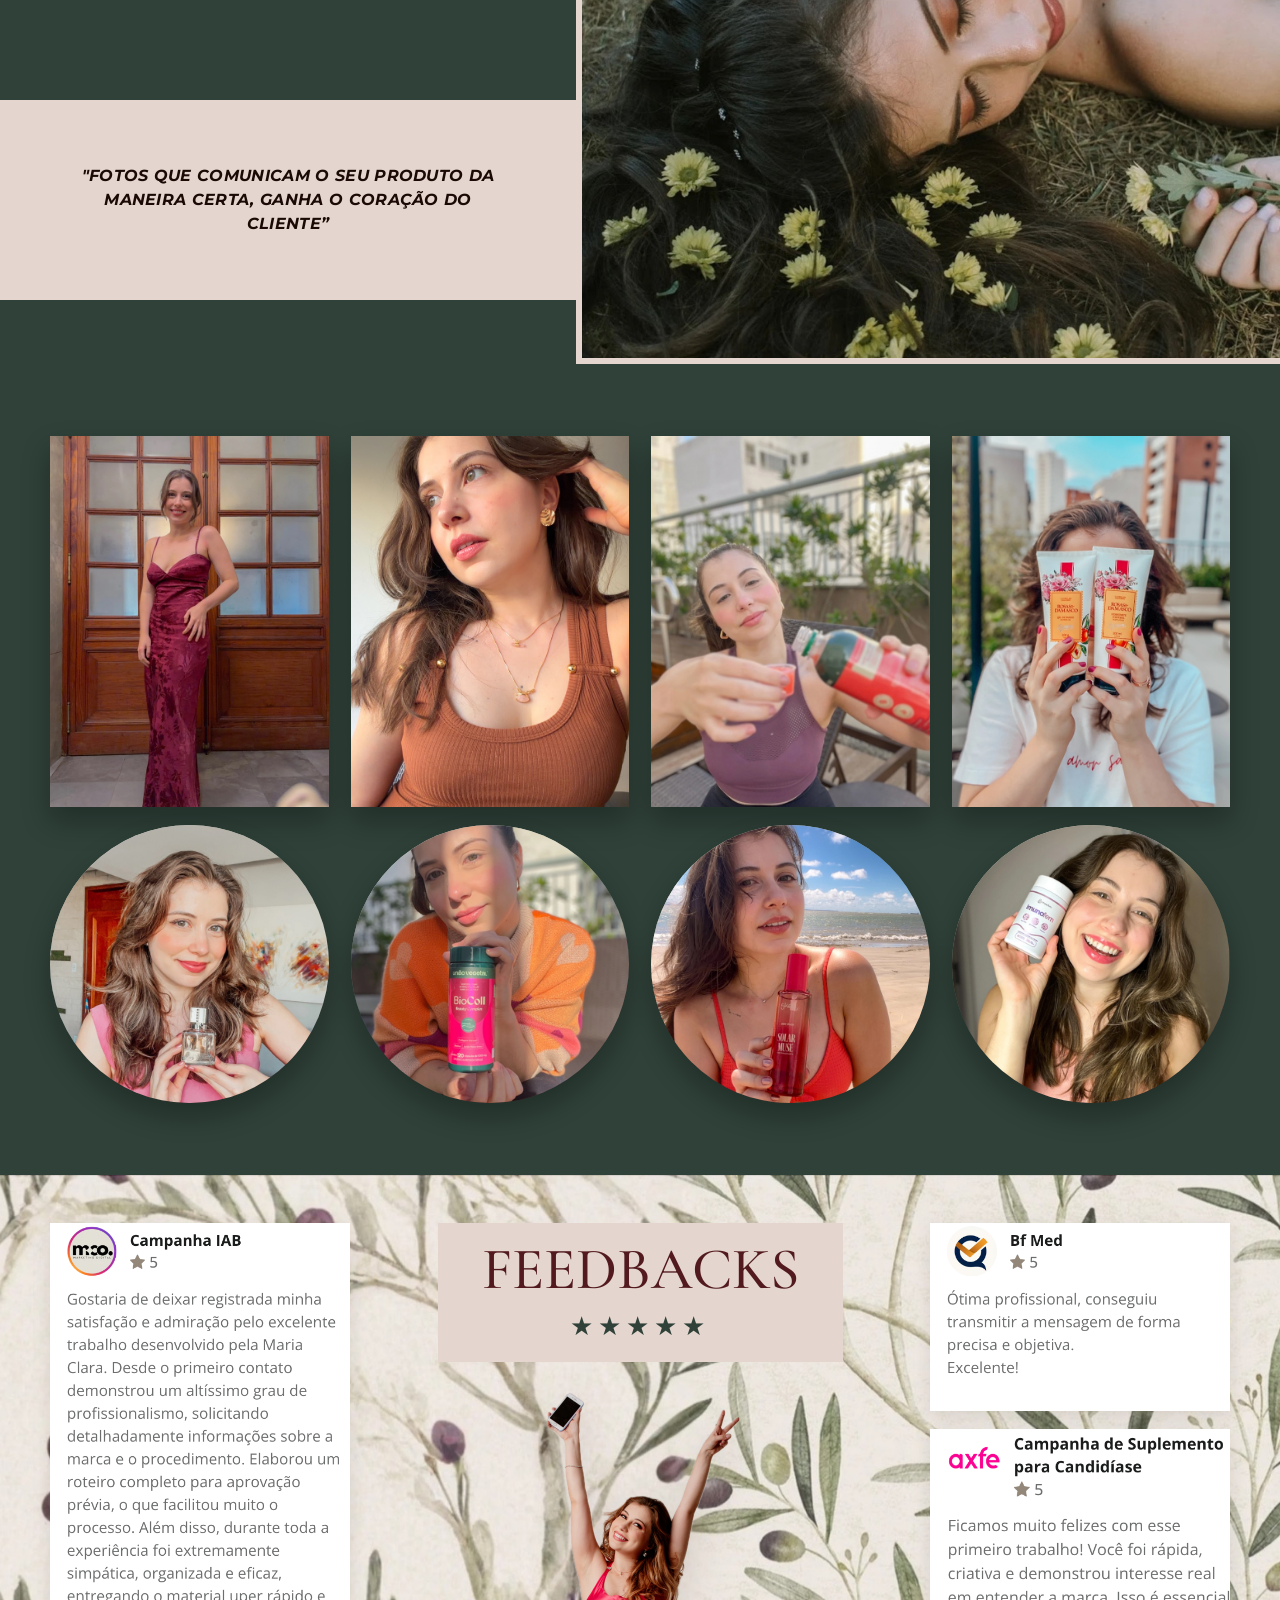
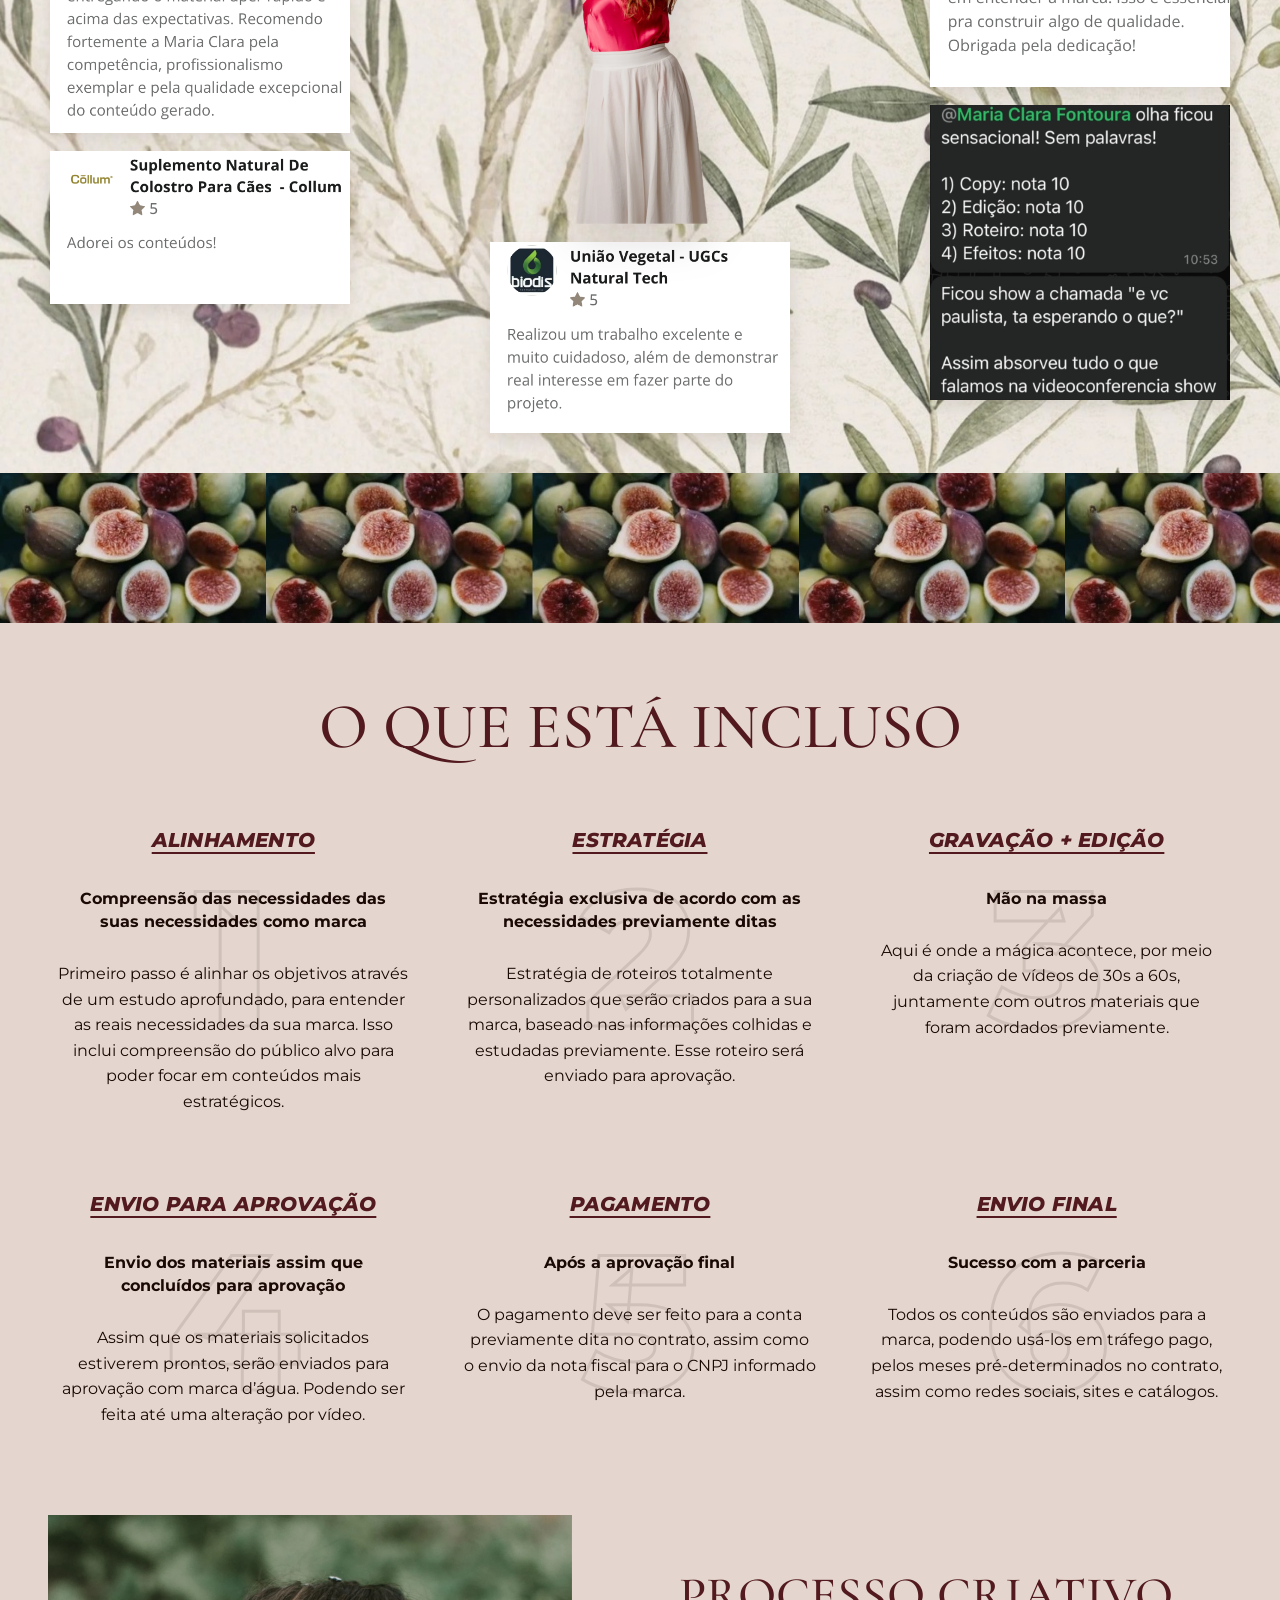
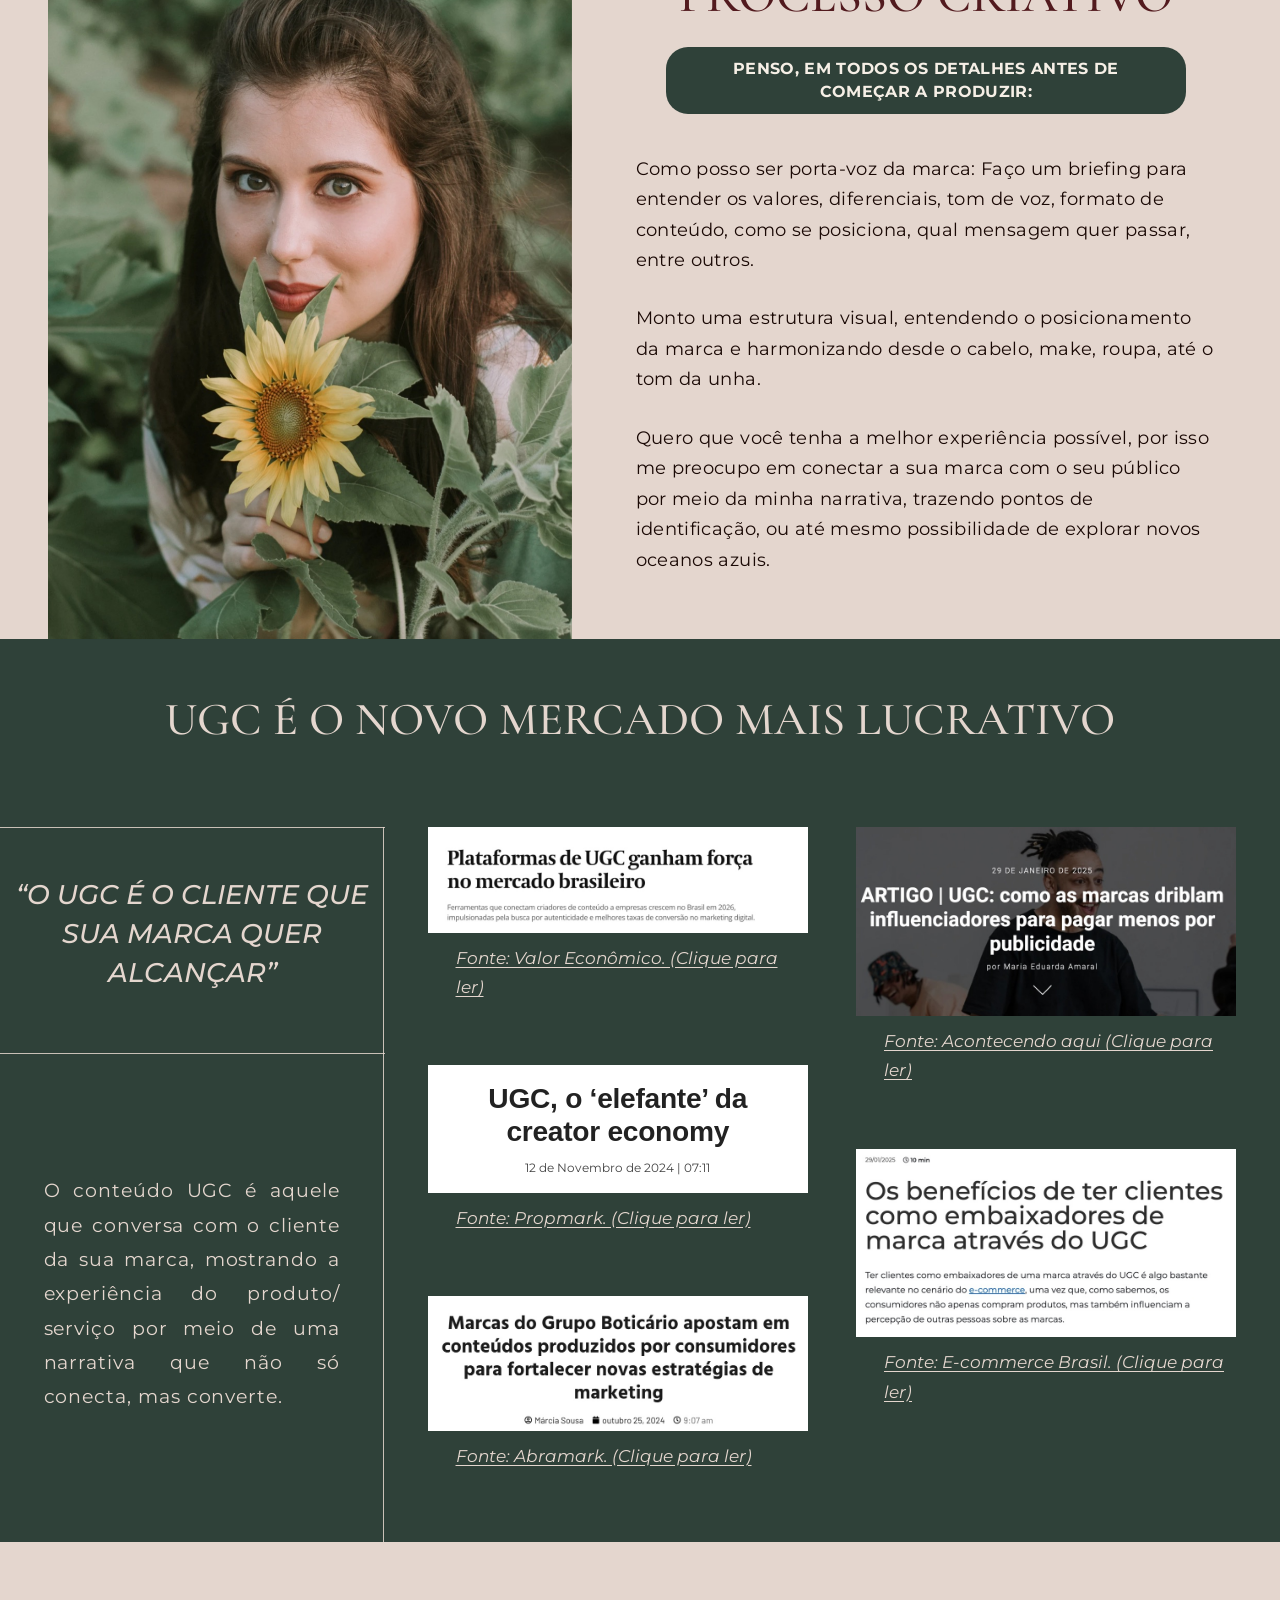
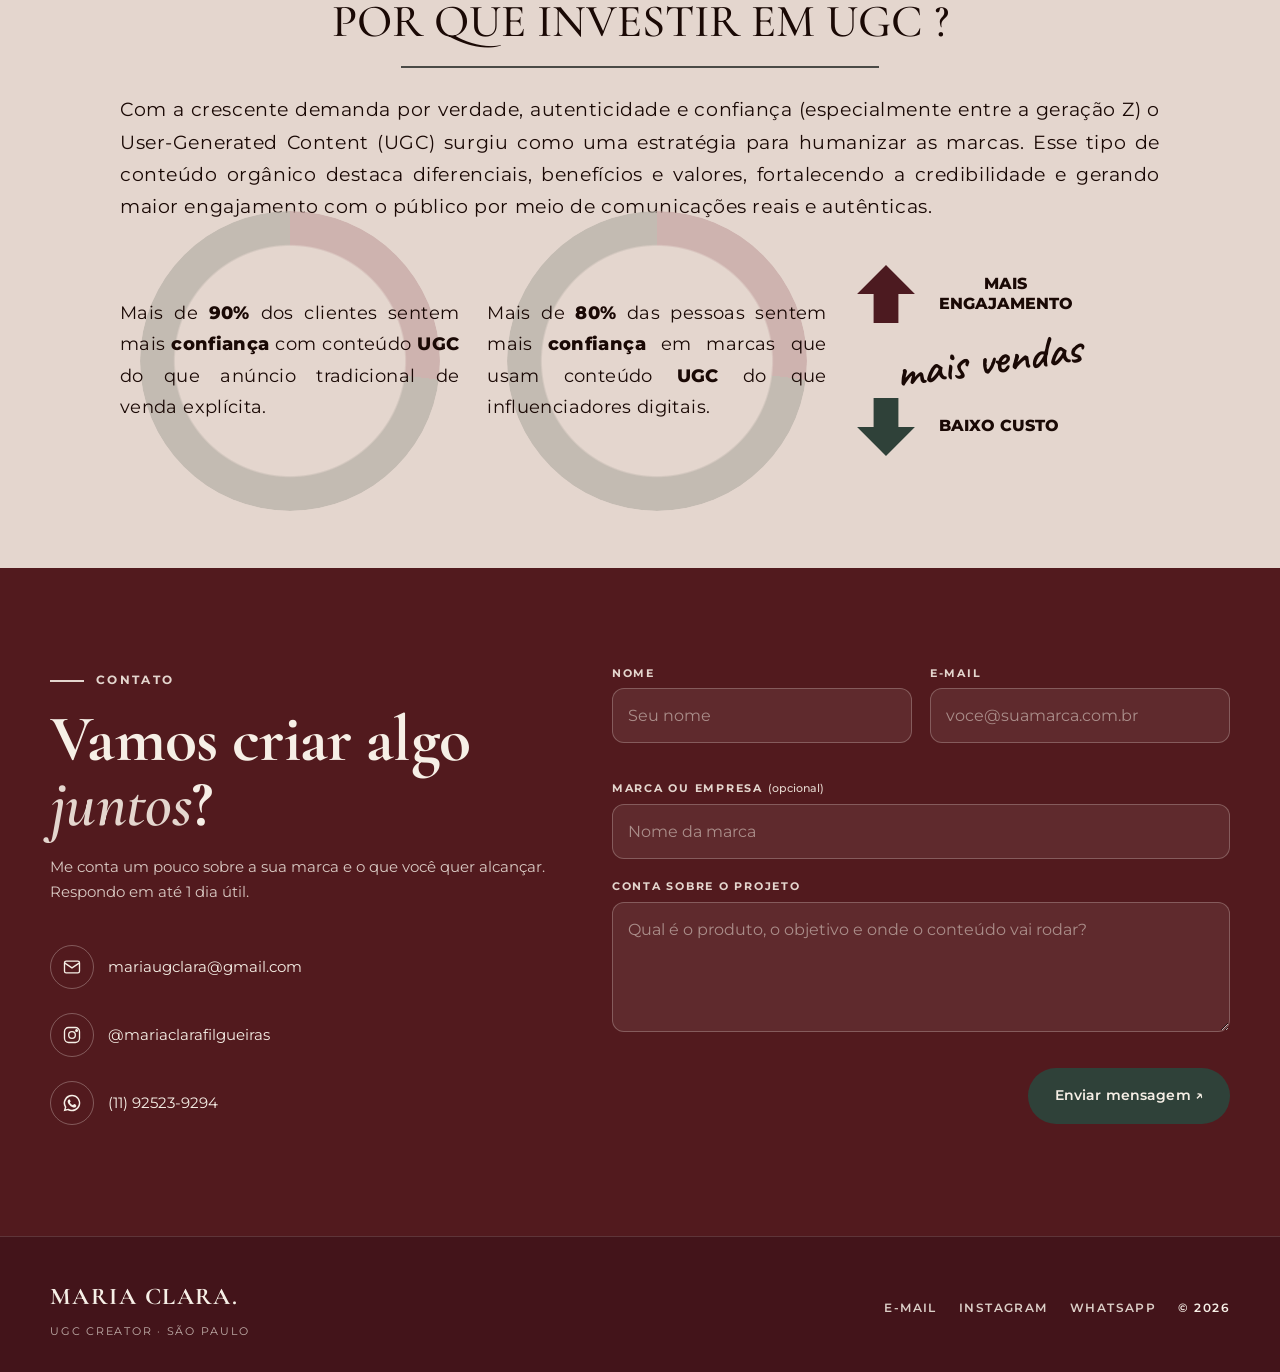
==== commit 2b1971dc: "Página de copywriting e botão ao lado dos idiomas Co-Authored-By: Claude Opus 5.5 <noreply@anthropic" ====
--- a/index.html
+++ b/index.html
@@ -115,7 +115,7 @@
 .nav-botao[aria-expanded="true"] span:nth-child(1){transform:translateY(6.5px) rotate(45deg)}
 .nav-botao[aria-expanded="true"] span:nth-child(2){opacity:0}
 .nav-botao[aria-expanded="true"] span:nth-child(3){transform:translateY(-6.5px) rotate(-45deg)}
-@media (max-width:1000px){
+@media (max-width:1180px){
   .nav-botao{display:inline-flex}
   .nav-lista{position:absolute;top:100%;left:0;right:0;flex-direction:column;align-items:stretch;gap:0;background:var(--creme);border-bottom:1px solid var(--linha);padding:6px 16px 22px;display:none;max-height:calc(100vh - var(--topo));overflow-y:auto}
   .nav-lista.aberta{display:flex}
@@ -128,8 +128,16 @@
 .idiomas button{border:0;background:transparent;color:var(--vinho);font-size:11.5px;font-weight:700;letter-spacing:.08em;padding:7px 10px;border-radius:999px;cursor:pointer;line-height:1;min-width:34px;min-height:30px;transition:background .2s ease,color .2s ease}
 .idiomas button:hover{background:rgba(82,26,30,.08)}
 .idiomas button[aria-pressed="true"]{background:var(--vinho);color:var(--creme)}
-@media (min-width:1001px){.nav-lista{margin-left:auto}.idiomas{margin-left:20px}}
-@media (max-width:1000px){.idiomas{margin-left:auto;order:2}.nav-botao{order:3}}
+/* Botão do portfólio de copywriting, ao lado dos idiomas */
+.nav-extra{display:flex;align-items:center;gap:10px;flex-shrink:0}
+.portfolio-troca{display:inline-flex;align-items:center;border:1.5px solid var(--vinho);border-radius:999px;padding:0 14px;min-height:38px;font-size:11.5px;font-weight:700;letter-spacing:.08em;text-transform:uppercase;text-decoration:none;color:var(--vinho);white-space:nowrap;transition:background .2s ease,color .2s ease}
+.portfolio-troca:hover{background:var(--vinho);color:var(--creme)}
+.nav-lista .so-celular{display:none}
+@media (min-width:1181px){.nav-lista{margin-left:auto}.nav-extra{margin-left:20px}}
+@media (max-width:1180px){.nav-extra{margin-left:auto;order:2}.nav-botao{order:3}}
+@media (max-width:560px){.portfolio-troca{display:none}.nav-lista .so-celular{display:block}}
+@media (min-width:1181px){.nav-lista a{white-space:nowrap}}
+@media (min-width:1181px) and (max-width:1300px){.nav-lista{gap:16px}.nav-lista a{letter-spacing:.06em;font-size:11.5px}.nav-lista .nav-cta{padding:10px 16px}.nav-extra{margin-left:14px;gap:8px}.nav-marca{font-size:21px}}
 @media (max-width:440px){
   .nav-dentro{gap:8px}
   .nav-marca{font-size:19px;letter-spacing:.04em}
@@ -715,13 +723,18 @@
       <li><a href="#trabalhos">Trabalhos</a></li>
       <li><a href="#incluso">Como funciona</a></li>
       <li><a href="#feedbacks">Feedbacks</a></li>
+      <li class="so-celular"><a href="copywriting.html">Copywriting</a></li>
       <li><a href="#contato" class="nav-cta">Trabalhe comigo</a></li>
     </ul>
-    <!-- Troca de idioma: as traduções ficam em js/idiomas.js -->
-    <div class="idiomas" role="group" aria-label="Idioma / Language / Idioma">
-      <button type="button" data-idioma="pt" aria-pressed="true" lang="pt-BR" title="Português">PT</button>
-      <button type="button" data-idioma="en" aria-pressed="false" lang="en" title="English">EN</button>
-      <button type="button" data-idioma="es" aria-pressed="false" lang="es" title="Español">ES</button>
+    <div class="nav-extra">
+      <!-- Leva para o portfólio de copywriting (copywriting.html) -->
+      <a class="portfolio-troca" href="copywriting.html">Copywriting</a>
+      <!-- Troca de idioma: as traduções ficam em js/idiomas.js -->
+      <div class="idiomas" role="group" aria-label="Idioma / Language / Idioma">
+        <button type="button" data-idioma="pt" aria-pressed="true" lang="pt-BR" title="Português">PT</button>
+        <button type="button" data-idioma="en" aria-pressed="false" lang="en" title="English">EN</button>
+        <button type="button" data-idioma="es" aria-pressed="false" lang="es" title="Español">ES</button>
+      </div>
     </div>
   </nav>
 </header>
@@ -1770,6 +1783,6 @@
   registrarVisita();
 })();
 </script>
-<script src="js/idiomas.js?v=6"></script>
+<script src="js/idiomas.js?v=7"></script>
 </body>
 </html>
